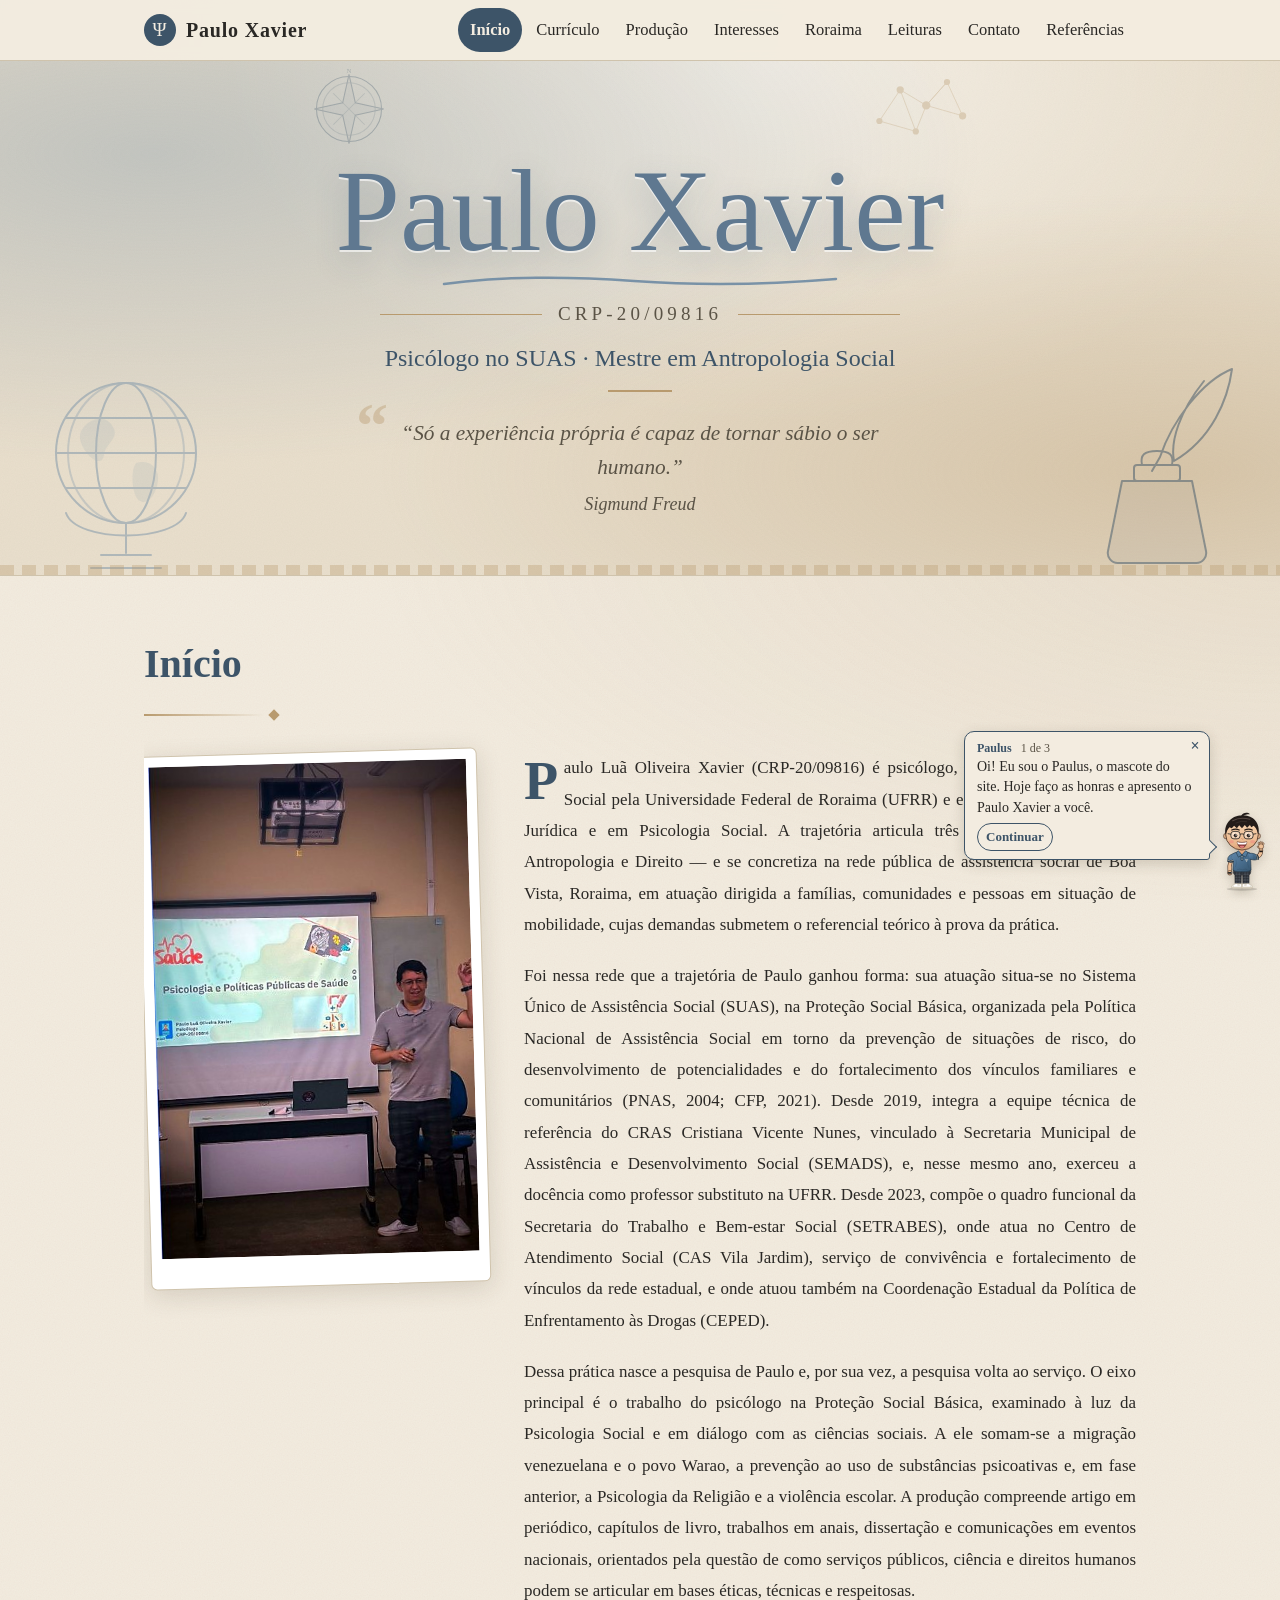
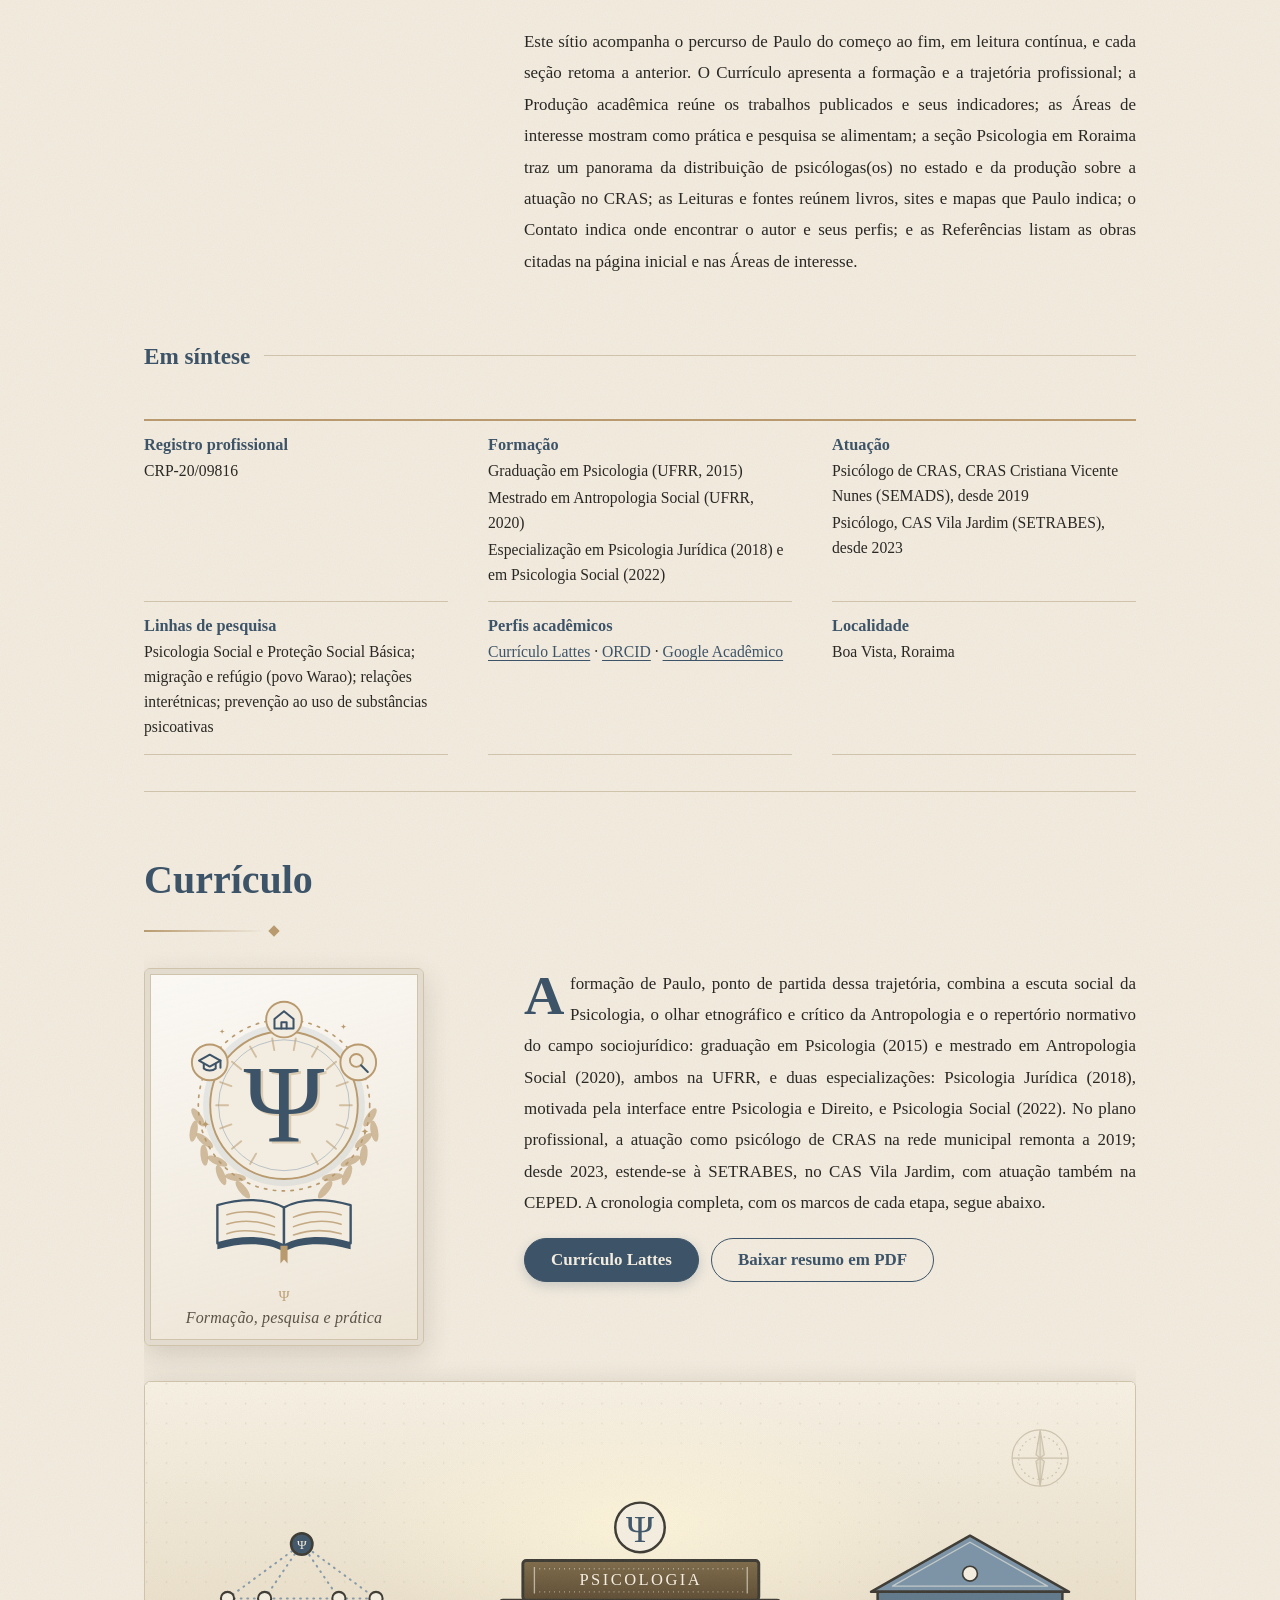
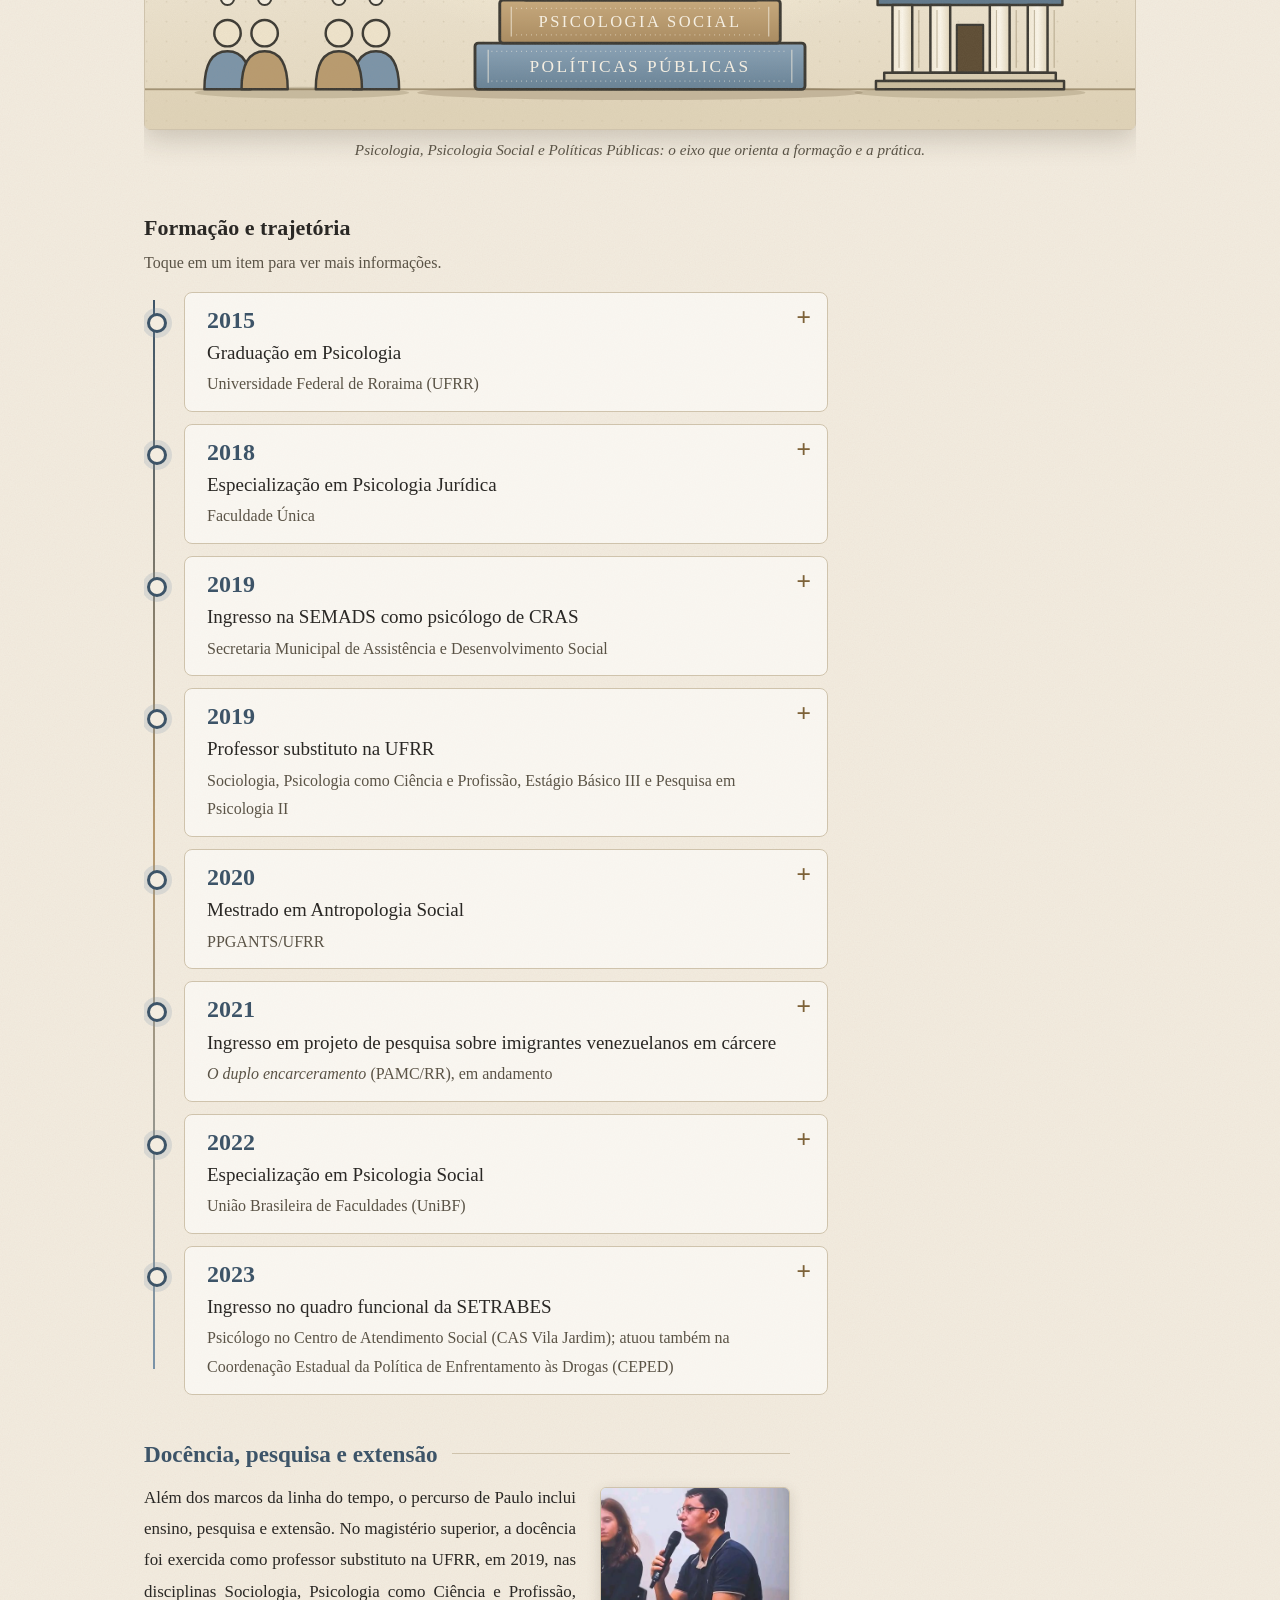
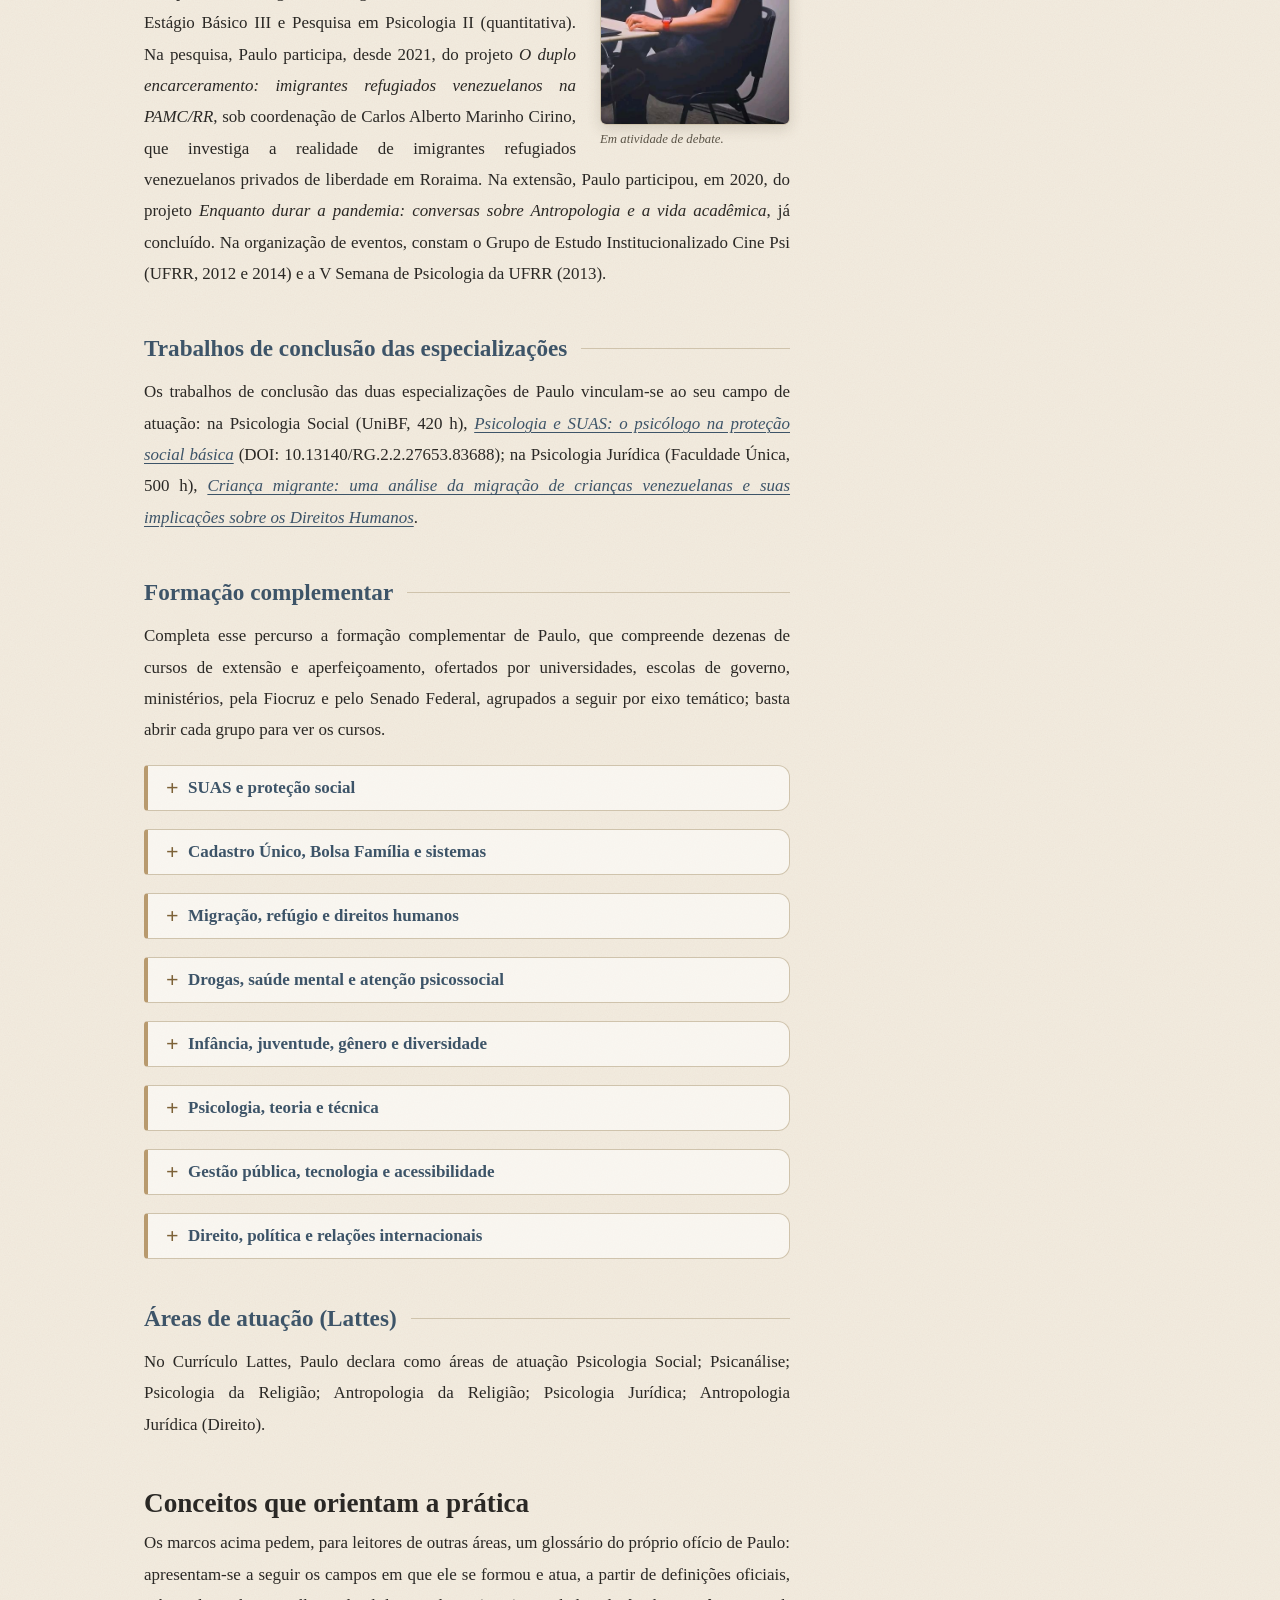
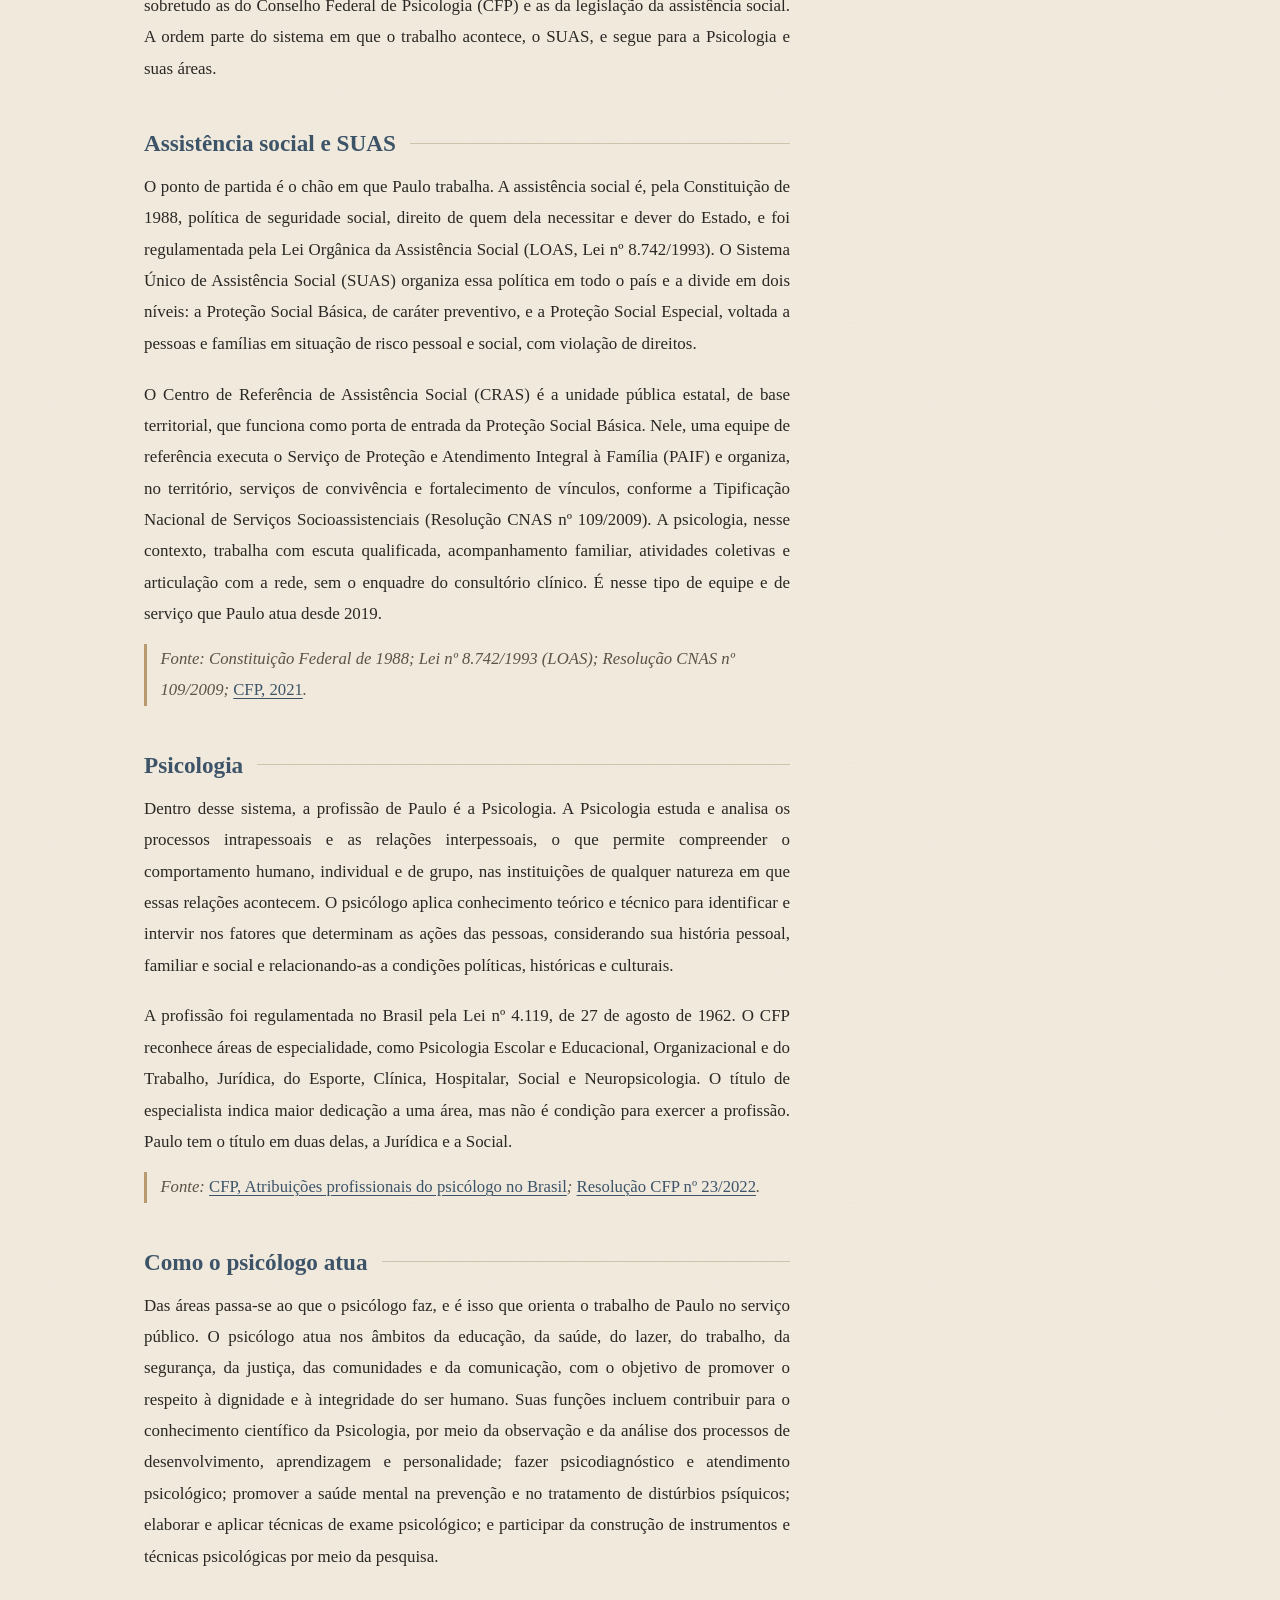
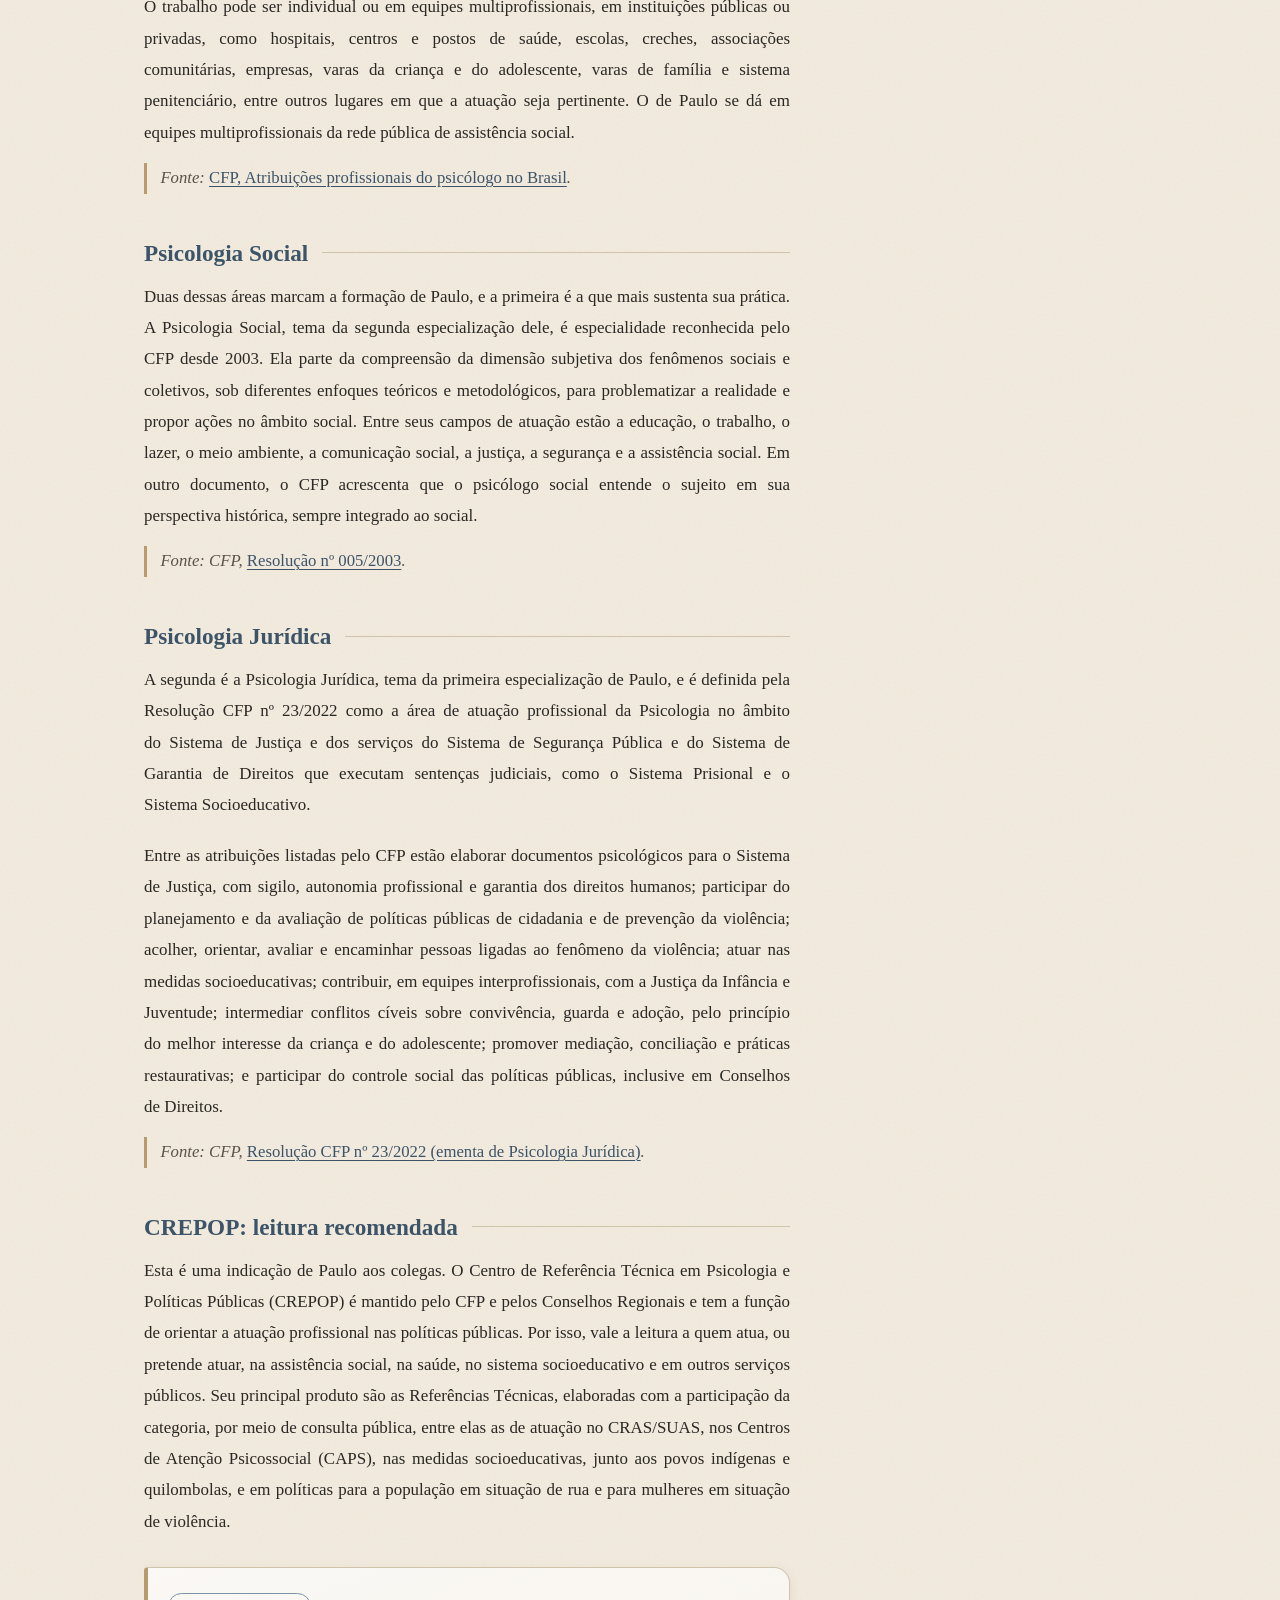
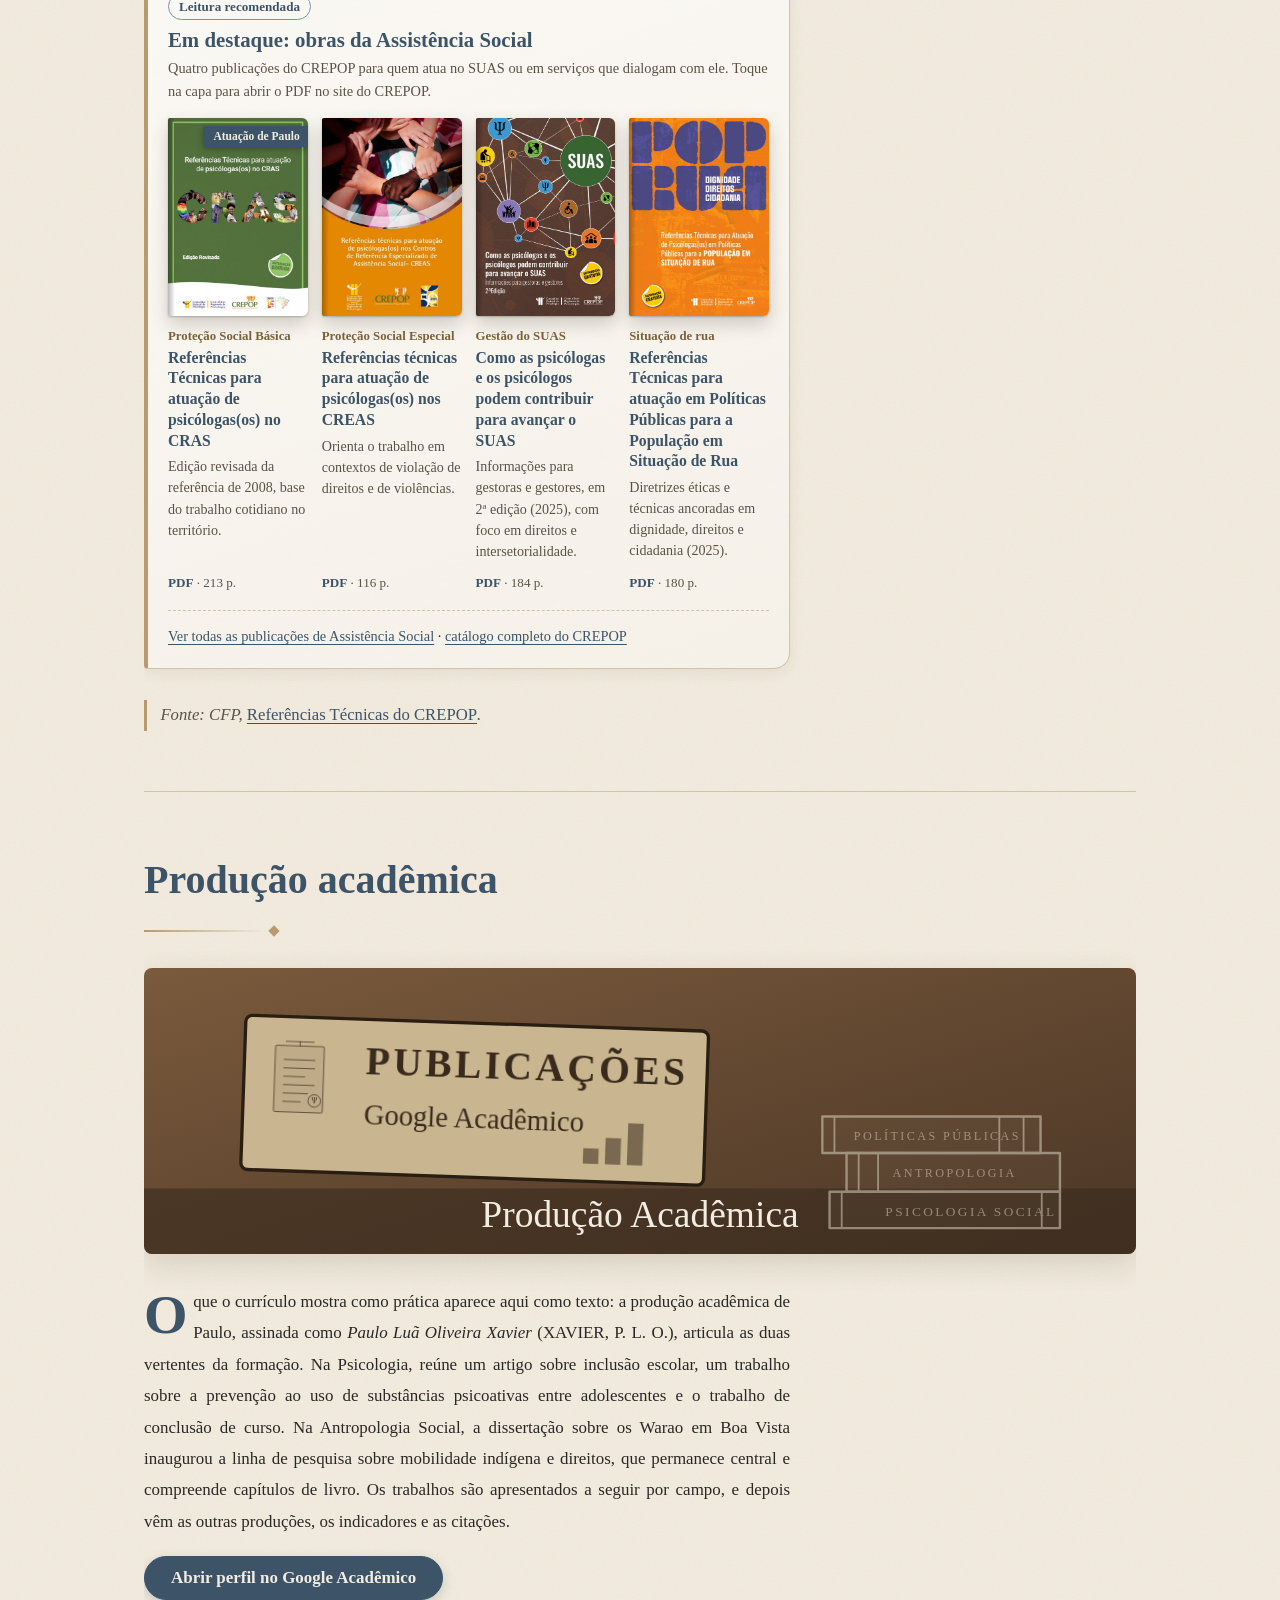
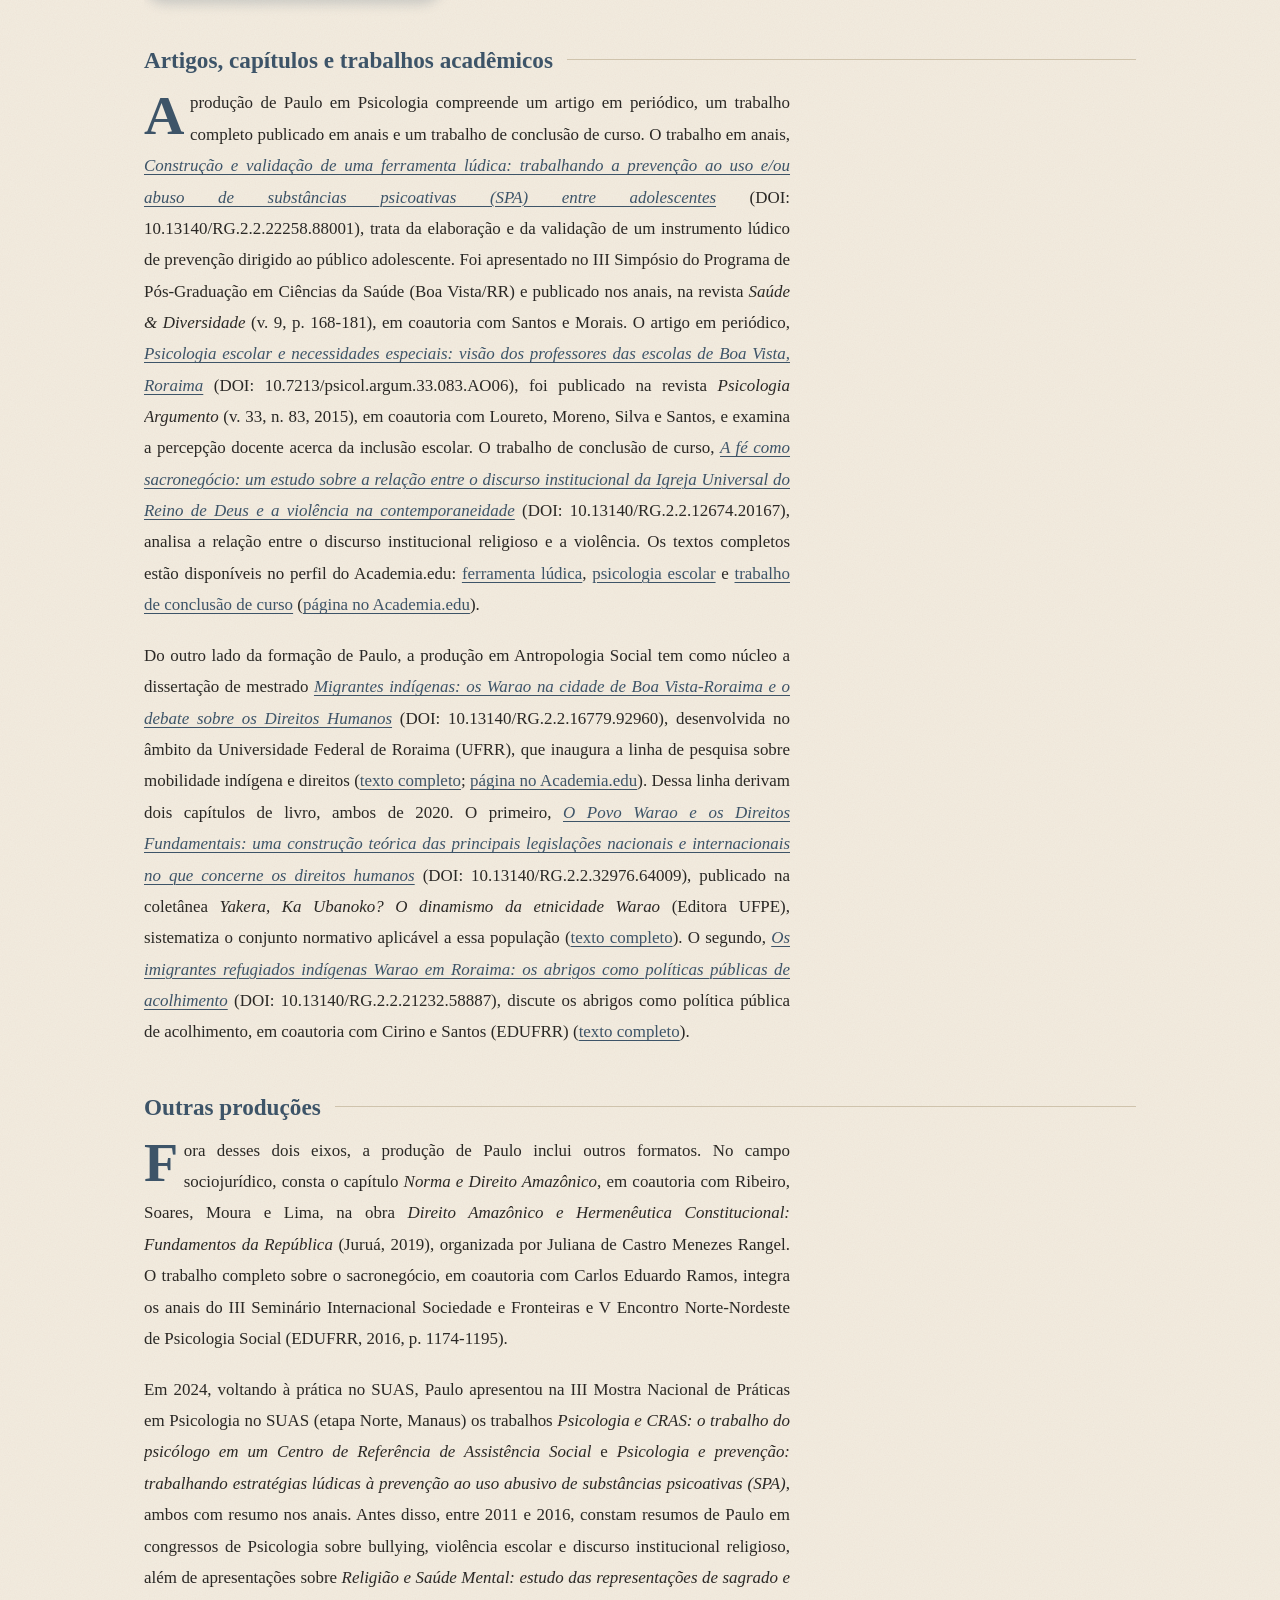
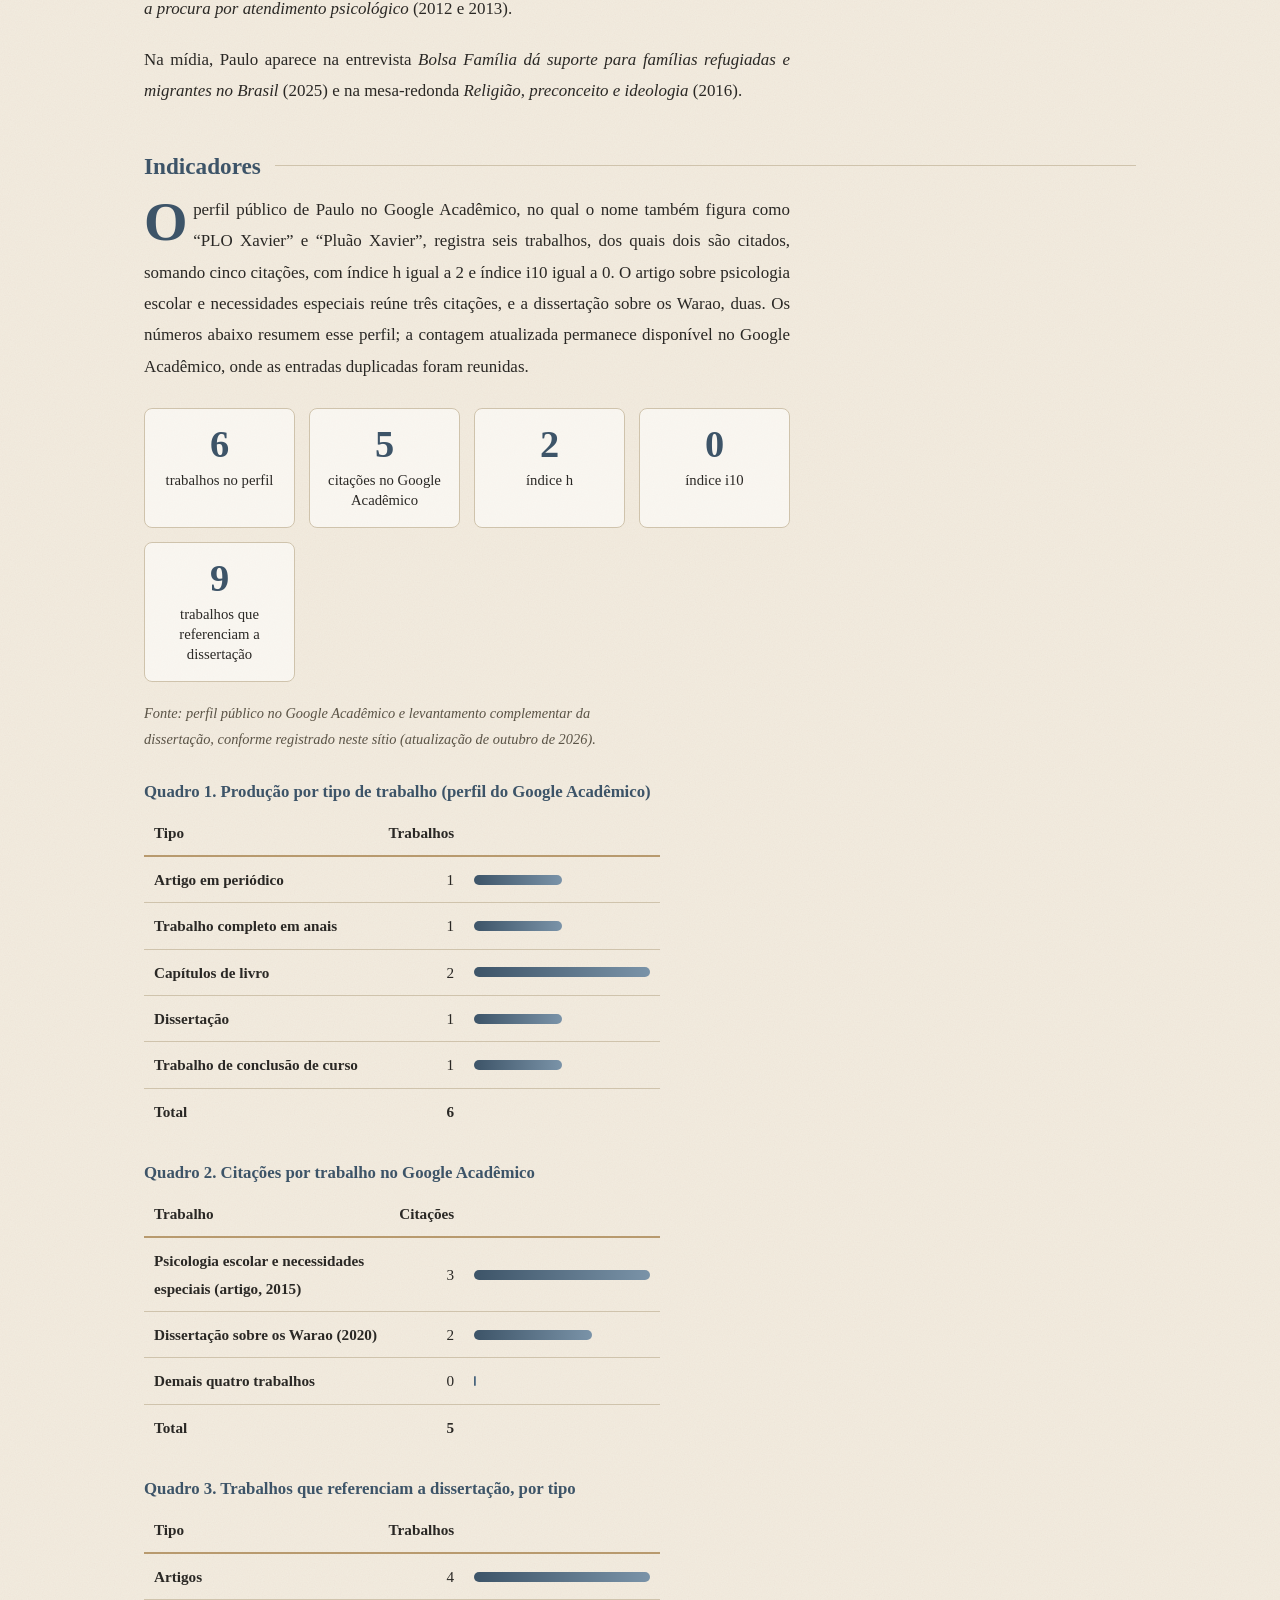
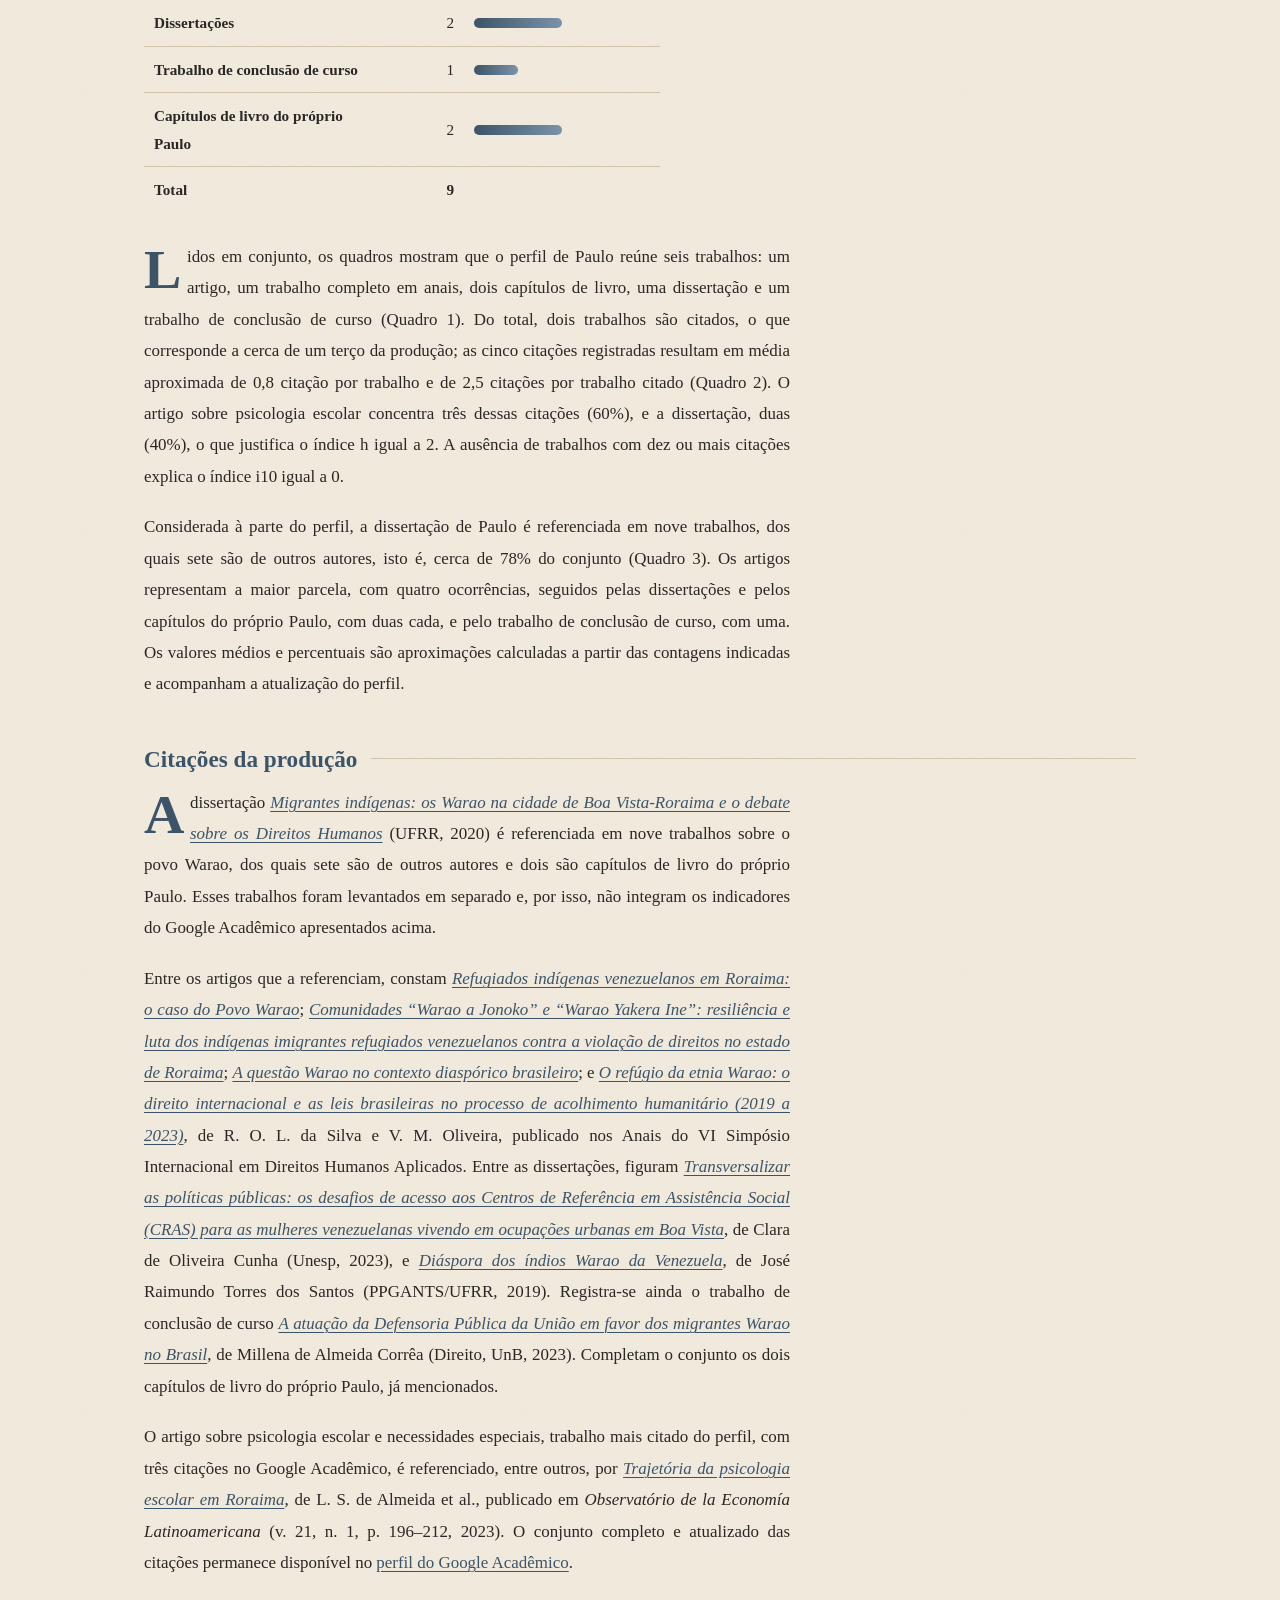
==== index.html @ 3ca3dfaf "Add files via upload" ====
<!DOCTYPE html>
<html lang="pt-BR">
<head>
<meta charset="utf-8">
<meta name="viewport" content="width=device-width, initial-scale=1">
<title>Paulo Xavier · Psicólogo · CRP-20/09816</title>
<meta name="description" content="Paulo Luã Oliveira Xavier, psicólogo (CRP-20/09816) no SUAS e mestre em Antropologia Social. Currículo, produção acadêmica, áreas de interesse, leituras e contatos. Boa Vista/RR.">
<meta property="og:title" content="Paulo Xavier · Psicólogo · CRP-20/09816">
<meta property="og:description" content="Paulo Luã Oliveira Xavier, psicólogo (CRP-20/09816) no SUAS e mestre em Antropologia Social. Currículo, produção acadêmica, áreas de interesse, leituras e contatos. Boa Vista/RR.">
<meta property="og:type" content="website">
<meta property="og:image" content="https://paulusxavier.github.io/vita/imagens/og.png?v=3">
<meta property="og:image:width" content="1200">
<meta property="og:image:height" content="630">
<meta property="og:image:alt" content="Site de Paulo Xavier, psicólogo — CRP-20/09816, aberto em uma janela de navegador">
<meta name="theme-color" content="#f3ece0">
<link rel="manifest" href="manifest.json">
<link rel="icon" type="image/png" sizes="192x192" href="imagens/icon-192.png">
<link rel="apple-touch-icon" href="imagens/apple-touch-icon.png">
<meta name="mobile-web-app-capable" content="yes">
<meta name="apple-mobile-web-app-capable" content="yes">
<meta name="apple-mobile-web-app-title" content="Paulo Xavier">
<link rel="canonical" href="https://paulusxavier.github.io/vita/">
<meta property="og:url" content="https://paulusxavier.github.io/vita/">
<meta property="og:site_name" content="Paulo Xavier · Psicólogo">
<meta name="robots" content="index,follow">
<meta name="author" content="Paulo Xavier">
<meta name="color-scheme" content="light dark">
<meta name="referrer" content="strict-origin-when-cross-origin">
<meta name="theme-color" content="#1d1f24" media="(prefers-color-scheme: dark)">
<meta http-equiv="Content-Security-Policy" content="default-src 'self'; img-src 'self' data:; style-src 'self' 'unsafe-inline' https://fonts.googleapis.com; font-src https://fonts.gstatic.com; script-src 'self' 'unsafe-inline'; base-uri 'none'; form-action 'none'; object-src 'none'">
<meta name="twitter:card" content="summary_large_image">
<meta name="twitter:image" content="https://paulusxavier.github.io/vita/imagens/og.png?v=3">
<meta name="twitter:image:alt" content="Site de Paulo Xavier, psicólogo — CRP-20/09816, aberto em uma janela de navegador">
<meta name="twitter:title" content="Paulo Xavier · Psicólogo · CRP-20/09816">
<meta name="twitter:description" content="Paulo Luã Oliveira Xavier, psicólogo (CRP-20/09816) no SUAS e mestre em Antropologia Social. Currículo, produção acadêmica, áreas de interesse, leituras e contatos. Boa Vista/RR.">
<meta property="og:locale" content="pt_BR">
<script type="application/ld+json">{"@context": "https://schema.org", "@type": "Person", "name": "Paulo Xavier", "alternateName": "Paulo Luã Oliveira Xavier", "jobTitle": "Psicólogo", "worksFor": [{"@type": "GovernmentOrganization", "name": "Secretaria Municipal de Assistência e Desenvolvimento Social (SEMADS) — CRAS Cristiana Vicente Nunes"}, {"@type": "GovernmentOrganization", "name": "Secretaria do Trabalho e Bem-estar Social (SETRABES) — CAS Vila Jardim"}], "image": "https://paulusxavier.github.io/vita/imagens/icon-512.png", "description": "Psicólogo no SUAS e mestre em Antropologia Social. Boa Vista/RR.", "hasCredential": {"@type": "EducationalOccupationalCredential", "name": "CRP-20/09816", "credentialCategory": "Registro no Conselho Regional de Psicologia"}, "alumniOf": [{"@type": "CollegeOrUniversity", "name": "Universidade Federal de Roraima (UFRR)"}], "knowsAbout": ["Psicologia Social", "Psicologia Jurídica", "Antropologia Social", "SUAS", "Proteção Social Básica", "Migração e refúgio", "Relações interétnicas", "Substâncias psicoativas e prevenção", "Gamificação", "Psicometria"], "workLocation": {"@type": "Place", "address": {"@type": "PostalAddress", "addressLocality": "Boa Vista", "addressRegion": "RR", "addressCountry": "BR"}}, "sameAs": ["https://scholar.google.com/citations?user=zmIFmdAAAAAJ&hl=pt-BR", "http://lattes.cnpq.br/1651070118731757", "https://orcid.org/0000-0003-2031-2573", "https://www.researchgate.net/profile/Paulo-Xavier-3", "https://ufrr.academia.edu/PauloLu%C3%A3OliveiraXavier", "https://www.linkedin.com/in/paulo-xavier-56a3891a0", "https://www.youtube.com/channel/UCv1QDy2nIM-9Df5dDhj2xlg", "https://www.instagram.com/paulo_xavierr_", "https://www.facebook.com/paulo.xavier.9849", "https://twitter.com/PauloXa04561389"], "url": "https://paulusxavier.github.io/vita/"}</script>
<script type="application/ld+json">{"@context": "https://schema.org", "@type": "Thesis", "name": "Migrantes indígenas: os Warao na cidade de Boa Vista-Roraima e o debate sobre os Direitos Humanos", "author": {"@type": "Person", "name": "Paulo Luã Oliveira Xavier"}, "inLanguage": "pt-BR", "datePublished": "2020", "inSupportOf": "Mestrado em Antropologia Social", "sourceOrganization": {"@type": "CollegeOrUniversity", "name": "Universidade Federal de Roraima (UFRR)"}}</script>
<link rel="icon" href="data:image/svg+xml,%3Csvg xmlns='http://www.w3.org/2000/svg' viewBox='0 0 64 64'%3E%3Crect width='64' height='64' rx='12' fill='%233d5468'/%3E%3Ctext x='32' y='46' font-size='40' text-anchor='middle' fill='%23f3ece0' font-family='Georgia,serif'%3EΨ%3C/text%3E%3C/svg%3E">
<link rel="preload" as="image" href="imagens/foto.jpg" fetchpriority="high">
<link rel="preconnect" href="https://fonts.googleapis.com">
<link rel="preconnect" href="https://fonts.gstatic.com" crossorigin>
<link rel="preload" as="style" href="https://fonts.googleapis.com/css2?family=Great+Vibes&amp;family=Lora:ital,wght@0,400;0,600;1,400&amp;family=Playfair+Display:wght@600;700&amp;display=swap" onload="this.onload=null;this.rel='stylesheet'">
<noscript><link rel="stylesheet" href="https://fonts.googleapis.com/css2?family=Great+Vibes&amp;family=Lora:ital,wght@0,400;0,600;1,400&amp;family=Playfair+Display:wght@600;700&amp;display=swap"></noscript>
<link rel="stylesheet" href="estilo.css">
</head>
<body class="sem-js" data-pagina="inicio">
<div class="progresso" id="prog"></div>
<svg width="0" height="0" style="position:absolute" aria-hidden="true"><defs>
<symbol id="globo" viewBox="0 0 200 220"><g fill="none" stroke="currentColor" stroke-width="2" stroke-linecap="round"><circle cx="100" cy="90" r="70"/><ellipse cx="100" cy="90" rx="30" ry="70"/><ellipse cx="100" cy="90" rx="58" ry="70" opacity=".6"/><path d="M30 90h140M40 55h120M40 125h120"/><path d="M40 150c10 30 110 30 120 0M100 160v30M65 205h70M75 192h50"/></g><path d="M62 60c12-8 22-4 26 6s-8 14-10 26-14 4-20-6-6-18 4-26zM110 100c12-4 24 4 22 18s-10 24-18 20-10-30-4-38z" fill="currentColor" opacity=".25"/></symbol>
<symbol id="livros" viewBox="0 0 240 180"><g fill="currentColor" fill-opacity=".08" stroke="currentColor" stroke-width="2" stroke-linejoin="round"><path d="M20 130h190v30H20z"/><path d="M34 98h176v32H34z"/><path d="M14 68h180v30H14z"/></g><g stroke="currentColor" stroke-width="1.5" fill="none"><path d="M30 130v30M195 130v30M44 98v32M60 98v32M24 68v30M180 68v30M160 68v30"/></g><g font-family="Lora,serif" fill="currentColor" letter-spacing="2"><text x="66" y="150" font-size="11">PSICOLOGIA SOCIAL</text><text x="72" y="118" font-size="10">ANTROPOLOGIA</text><text x="40" y="87" font-size="10">POLÍTICAS PÚBLICAS</text></g></symbol>
<symbol id="tinteiro" viewBox="0 0 160 220"><g fill="none" stroke="currentColor" stroke-width="2" stroke-linejoin="round" stroke-linecap="round"><path d="M40 120h70l14 70a10 10 0 0 1-10 12H36a10 10 0 0 1-10-12z" fill="currentColor" fill-opacity=".1"/><rect x="52" y="104" width="46" height="16" rx="3"/><path d="M60 104c-2-10 2-14 15-14s17 4 15 14"/><path d="M78 96C90 60 120 20 150 8c-4 30-20 70-58 92M92 100c-4-20 6-50 30-80M78 96l-8 14"/></g></symbol>
<symbol id="bussola" viewBox="0 0 160 160"><g fill="none" stroke="currentColor" stroke-width="2"><circle cx="80" cy="80" r="62"/><circle cx="80" cy="80" r="50" opacity=".5"/><path d="M80 14l12 54 54 12-54 12-12 54-12-54-54-12 54-12z" fill="currentColor" fill-opacity=".12"/><path d="M80 80l30-30M80 80l-30 30M80 80l30 30M80 80l-30-30" opacity=".5"/></g><text x="80" y="11" font-size="12" text-anchor="middle" fill="currentColor" font-family="Lora,serif">N</text></symbol>
<symbol id="rede" viewBox="0 0 200 140"><g fill="none" stroke="currentColor" stroke-width="1.5"><path d="M20 100L60 40 110 70 150 25 180 90 110 70 90 120 20 100M60 40L90 120M150 25L110 70"/></g><g fill="currentColor"><circle cx="20" cy="100" r="6"/><circle cx="60" cy="40" r="7"/><circle cx="110" cy="70" r="8"/><circle cx="150" cy="25" r="6"/><circle cx="180" cy="90" r="7"/><circle cx="90" cy="120" r="6"/></g></symbol>
<symbol id="selo" viewBox="0 0 120 120"><g fill="none" stroke="currentColor" stroke-width="2"><circle cx="60" cy="60" r="54"/><circle cx="60" cy="60" r="46" stroke-dasharray="3 4"/></g><text x="60" y="84" font-size="66" text-anchor="middle" fill="currentColor" font-family="Georgia,serif">Ψ</text></symbol>
<symbol id="lattes" viewBox="0 0 200 240"><g fill="currentColor" fill-opacity=".07" stroke="currentColor" stroke-width="2" stroke-linejoin="round"><rect x="30" y="20" width="140" height="190" rx="4"/></g><g fill="none" stroke="currentColor" stroke-width="2" stroke-linecap="round"><path d="M56 60h88M56 84h88M56 108h60M56 132h88M56 156h70M56 180h50"/><path d="M100 20V8M60 8h80"/></g><circle cx="146" cy="176" r="18" fill="none" stroke="currentColor" stroke-width="2"/><text x="146" y="184" font-size="22" text-anchor="middle" fill="currentColor" font-family="Georgia,serif">Ψ</text></symbol>
<symbol id="carta" viewBox="0 0 160 120"><g fill="currentColor" fill-opacity=".08" stroke="currentColor" stroke-width="2" stroke-linejoin="round"><rect x="10" y="20" width="140" height="90" rx="4"/><path d="M10 24l70 50 70-50" fill="none"/></g><circle cx="80" cy="74" r="9" fill="currentColor" opacity=".35"/></symbol>
<symbol id="local" viewBox="0 0 120 150"><g fill="none" stroke="currentColor" stroke-width="2"><path d="M60 140C24 96 14 78 14 54a46 46 0 0 1 92 0c0 24-10 42-46 86z" fill="currentColor" fill-opacity=".1"/><circle cx="60" cy="54" r="16"/></g></symbol>
</defs></svg>

<a class="pular" href="#conteudo">Pular para o conteúdo</a>
<header class="topo">
  <div class="wrap">
    <a class="marca" href="#inicio" aria-label="Paulo Xavier, início">Paulo Xavier</a>
    <nav aria-label="Principal">
      <a href="#inicio">Início</a><a href="#curriculo">Currículo</a><a href="#producao">Produção</a><a href="#interesses">Interesses</a><a href="#roraima">Roraima</a><a href="#leituras">Leituras</a><a href="#contato">Contato</a><a href="#referencias">Referências</a>
    </nav>
  </div>
</header>

<section class="capa" aria-label="Apresentação">
  <svg class="deco e" viewBox="0 0 200 220" aria-hidden="true"><use href="#globo"/></svg>
  <svg class="deco d" viewBox="0 0 160 220" aria-hidden="true"><use href="#tinteiro"/></svg>
  <svg class="deco r" viewBox="0 0 200 140" aria-hidden="true"><use href="#rede"/></svg>
  <svg class="deco l" viewBox="0 0 160 160" aria-hidden="true"><use href="#bussola"/></svg>
  <h1>Paulo Xavier</h1>
  <div class="reg">CRP-20/09816</div>
  <p class="sub">Psicólogo no SUAS · Mestre em Antropologia Social</p>
  <blockquote>“Só a experiência própria é capaz de tornar sábio o ser humano.”<cite>Sigmund Freud</cite></blockquote>
</section>

<main class="wrap" id="conteudo" tabindex="-1">

<section class="pagina" id="inicio" aria-labelledby="t-inicio">
  <h2 id="t-inicio">Início</h2>
  <div class="dois">
    <img class="foto" decoding="async" fetchpriority="high" src="imagens/foto.jpg" width="408" height="631" alt="Paulo Xavier em apresentação sobre Psicologia e Políticas Públicas de Saúde" onerror="this.style.display='none'">
    <div class="texto prosa">
      <p>Paulo Luã Oliveira Xavier (CRP-20/09816) é psicólogo, mestre em Antropologia Social pela Universidade Federal de Roraima (UFRR) e especialista em Psicologia Jurídica e em Psicologia Social. A trajetória articula três campos — Psicologia, Antropologia e Direito — e se concretiza na rede pública de assistência social de Boa Vista, Roraima, em atuação dirigida a famílias, comunidades e pessoas em situação de mobilidade, cujas demandas submetem o referencial teórico à prova da prática.</p>
      <p>Foi nessa rede que a trajetória de Paulo ganhou forma: sua atuação situa-se no Sistema Único de Assistência Social (SUAS), na Proteção Social Básica, organizada pela Política Nacional de Assistência Social em torno da prevenção de situações de risco, do desenvolvimento de potencialidades e do fortalecimento dos vínculos familiares e comunitários (PNAS, 2004; CFP, 2021). Desde 2019, integra a equipe técnica de referência do CRAS Cristiana Vicente Nunes, vinculado à Secretaria Municipal de Assistência e Desenvolvimento Social (SEMADS), e, nesse mesmo ano, exerceu a docência como professor substituto na UFRR. Desde 2023, compõe o quadro funcional da Secretaria do Trabalho e Bem-estar Social (SETRABES), onde atua no Centro de Atendimento Social (CAS Vila Jardim), serviço de convivência e fortalecimento de vínculos da rede estadual, e onde atuou também na Coordenação Estadual da Política de Enfrentamento às Drogas (CEPED).</p>
      <p>Dessa prática nasce a pesquisa de Paulo e, por sua vez, a pesquisa volta ao serviço. O eixo principal é o trabalho do psicólogo na Proteção Social Básica, examinado à luz da Psicologia Social e em diálogo com as ciências sociais. A ele somam-se a migração venezuelana e o povo Warao, a prevenção ao uso de substâncias psicoativas e, em fase anterior, a Psicologia da Religião e a violência escolar. A produção compreende artigo em periódico, capítulos de livro, trabalhos em anais, dissertação e comunicações em eventos nacionais, orientados pela questão de como serviços públicos, ciência e direitos humanos podem se articular em bases éticas, técnicas e respeitosas.</p>
      <p>Este sítio acompanha o percurso de Paulo do começo ao fim, em leitura contínua, e cada seção retoma a anterior. O Currículo apresenta a formação e a trajetória profissional; a Produção acadêmica reúne os trabalhos publicados e seus indicadores; as Áreas de interesse mostram como prática e pesquisa se alimentam; a seção Psicologia em Roraima traz um panorama da distribuição de psicólogas(os) no estado e da produção sobre a atuação no CRAS; as Leituras e fontes reúnem livros, sites e mapas que Paulo indica; o Contato indica onde encontrar o autor e seus perfis; e as Referências listam as obras citadas na página inicial e nas Áreas de interesse.</p>
    </div>
  </div>
  <h3 class="sub">Em síntese</h3>
  <dl class="ficha" aria-label="Dados de identificação profissional">
    <div><dt>Registro profissional</dt><dd>CRP-20/09816</dd></div>
    <div><dt>Formação</dt><dd>Graduação em Psicologia (UFRR, 2015)</dd><dd>Mestrado em Antropologia Social (UFRR, 2020)</dd><dd>Especialização em Psicologia Jurídica (2018) e em Psicologia Social (2022)</dd></div>
    <div><dt>Atuação</dt><dd>Psicólogo de CRAS, CRAS Cristiana Vicente Nunes (SEMADS), desde 2019</dd><dd>Psicólogo, CAS Vila Jardim (SETRABES), desde 2023</dd></div>
    <div><dt>Linhas de pesquisa</dt><dd>Psicologia Social e Proteção Social Básica; migração e refúgio (povo Warao); relações interétnicas; prevenção ao uso de substâncias psicoativas</dd></div>
    <div><dt>Perfis acadêmicos</dt><dd><a href="http://lattes.cnpq.br/1651070118731757" rel="noopener noreferrer" target="_blank">Currículo Lattes</a> · <a href="https://orcid.org/0000-0003-2031-2573" rel="noopener noreferrer" target="_blank">ORCID</a> · <a href="https://scholar.google.com/citations?user=zmIFmdAAAAAJ&amp;hl=pt-BR" rel="noopener noreferrer" target="_blank">Google Acadêmico</a></dd></div>
    <div><dt>Localidade</dt><dd>Boa Vista, Roraima</dd></div>
  </dl>
</section>

<section class="pagina" id="curriculo" aria-labelledby="t-curriculo">
  <h2 id="t-curriculo">Currículo</h2>
  <div class="dois">
    <figure class="ilus ilus-psi"><svg viewBox="0 0 200 240" role="img" aria-label="Ilustração: um livro aberto de onde se ergue o símbolo da Psicologia, cercado por louros e por três selos que representam a formação, a prática no serviço público e a pesquisa"><g class="il-orbit"><circle cx="100" cy="96" r="72" class="il-ring"/></g><circle cx="100" cy="96" r="68" class="il-halo"/><circle cx="100" cy="96" r="62" class="il-disc"/><circle cx="100" cy="96" r="55" class="il-fine"/><g class="il-rays"><line x1="147.0" y1="96.0" x2="157.0" y2="96.0"/><line x1="144.2" y1="112.1" x2="153.6" y2="115.5"/><line x1="136.0" y1="126.2" x2="143.7" y2="132.6"/><line x1="123.5" y1="136.7" x2="128.5" y2="145.4"/><line x1="76.5" y1="136.7" x2="71.5" y2="145.4"/><line x1="64.0" y1="126.2" x2="56.3" y2="132.6"/><line x1="55.8" y1="112.1" x2="46.4" y2="115.5"/><line x1="53.0" y1="96.0" x2="43.0" y2="96.0"/><line x1="55.8" y1="79.9" x2="46.4" y2="76.5"/><line x1="64.0" y1="65.8" x2="56.3" y2="59.4"/><line x1="76.5" y1="55.3" x2="71.5" y2="46.6"/><line x1="91.8" y1="49.7" x2="90.1" y2="39.9"/><line x1="108.2" y1="49.7" x2="109.9" y2="39.9"/><line x1="123.5" y1="55.3" x2="128.5" y2="46.6"/><line x1="136.0" y1="65.8" x2="143.7" y2="59.4"/><line x1="144.2" y1="79.9" x2="153.6" y2="76.5"/></g><g class="il-laurel"><ellipse cx="65.4" cy="167.0" rx="9" ry="3.2" transform="rotate(232 65.4 167.0)"/><ellipse cx="59.2" cy="156.5" rx="9" ry="3.2" transform="rotate(188 59.2 156.5)"/><ellipse cx="47.1" cy="154.7" rx="9" ry="3.2" transform="rotate(248 47.1 154.7)"/><ellipse cx="44.1" cy="142.9" rx="9" ry="3.2" transform="rotate(204 44.1 142.9)"/><ellipse cx="33.0" cy="137.9" rx="9" ry="3.2" transform="rotate(264 33.0 137.9)"/><ellipse cx="33.3" cy="125.7" rx="9" ry="3.2" transform="rotate(220 33.3 125.7)"/><ellipse cx="24.1" cy="117.8" rx="9" ry="3.2" transform="rotate(280 24.1 117.8)"/><ellipse cx="27.7" cy="106.2" rx="9" ry="3.2" transform="rotate(236 27.7 106.2)"/><ellipse cx="134.6" cy="167.0" rx="9" ry="3.2" transform="rotate(-52 134.6 167.0)"/><ellipse cx="140.8" cy="156.5" rx="9" ry="3.2" transform="rotate(-8 140.8 156.5)"/><ellipse cx="152.9" cy="154.7" rx="9" ry="3.2" transform="rotate(-68 152.9 154.7)"/><ellipse cx="155.9" cy="142.9" rx="9" ry="3.2" transform="rotate(-24 155.9 142.9)"/><ellipse cx="167.0" cy="137.9" rx="9" ry="3.2" transform="rotate(-84 167.0 137.9)"/><ellipse cx="166.7" cy="125.7" rx="9" ry="3.2" transform="rotate(-40 166.7 125.7)"/><ellipse cx="175.9" cy="117.8" rx="9" ry="3.2" transform="rotate(-100 175.9 117.8)"/><ellipse cx="172.3" cy="106.2" rx="9" ry="3.2" transform="rotate(-56 172.3 106.2)"/></g><text x="102" y="128" class="il-psi-sh" text-anchor="middle">Ψ</text><text x="100" y="126" class="il-psi" text-anchor="middle">Ψ</text><g class="il-star"><path d="M34 108Q34 112 38 112Q34 112 34 116Q34 112 30 112Q34 112 34 108Z"/><path d="M168 114.8Q168 118 171.2 118Q168 118 168 121.2Q168 118 164.8 118Q168 118 168 114.8Z"/><path d="M150 27.4Q150 30 152.6 30Q150 30 150 32.6Q150 30 147.4 30Q150 30 150 27.4Z"/><path d="M48 31.6Q48 34 50.4 34Q48 34 48 36.4Q48 34 45.6 34Q48 34 48 31.6Z"/></g><g class="il-book"><path class="il-cover" d="M44 212C64 206 86 206 100 214C114 206 136 206 156 212V217C136 211 114 211 100 219C86 211 64 211 44 217Z"/><path class="il-page" d="M100 182C86 174 64 174 44 180V212C64 206 86 206 100 214Z"/><path class="il-page" d="M100 182C114 174 136 174 156 180V212C136 206 114 206 100 214Z"/><path class="il-lines" d="M52 188C64 184 80 185 92 190M52 196C64 192 80 193 92 198M52 204C62 200 76 201 92 205M108 190C120 185 136 184 148 188M108 198C120 193 136 192 148 196M108 205C120 201 134 200 148 204"/><path class="il-ribbon" d="M97 214v15l3-3.4 3 3.4v-15Z"/></g><g class="il-badge" transform="translate(37.6 60)"><circle r="15"/><g class="il-glyph"><path d="M-9 -1.5L0 -6.5L9 -1.5L0 3.5Z"/><path d="M-5 1.2V5.2C-2.5 7.4 2.5 7.4 5 5.2V1.2"/><path d="M9 -1.5V4.5"/></g></g><g class="il-badge" transform="translate(100 24)"><circle r="15"/><g class="il-glyph"><path d="M-8 -0.5L0 -7L8 -0.5V7.5H-8Z"/><path d="M-2.2 7.5V2.2H2.2V7.5"/></g></g><g class="il-badge" transform="translate(162.4 60)"><circle r="15"/><g class="il-glyph"><circle cx="-1.6" cy="-1.6" r="5.4"/><path d="M2.4 2.4L8 8"/></g></g></svg><figcaption>Formação, pesquisa e prática</figcaption></figure>
    <div class="texto prosa">
      <p>A formação de Paulo, ponto de partida dessa trajetória, combina a escuta social da Psicologia, o olhar etnográfico e crítico da Antropologia e o repertório normativo do campo sociojurídico: graduação em Psicologia (2015) e mestrado em Antropologia Social (2020), ambos na UFRR, e duas especializações: Psicologia Jurídica (2018), motivada pela interface entre Psicologia e Direito, e Psicologia Social (2022). No plano profissional, a atuação como psicólogo de CRAS na rede municipal remonta a 2019; desde 2023, estende-se à SETRABES, no CAS Vila Jardim, com atuação também na CEPED. A cronologia completa, com os marcos de cada etapa, segue abaixo.</p>
      <p class="acoes"><a class="btn" href="http://lattes.cnpq.br/1651070118731757" rel="noopener noreferrer" target="_blank">Currículo Lattes</a><button type="button" class="btn sec" onclick="baixarResumoPDF()">Baixar resumo em PDF</button></p>
    </div>
  </div>
  <figure class="retrato"><img src="imagens/curriculo-ilustracao.svg" width="1200" height="420" loading="lazy" decoding="async" alt="Ilustração em tons de papel antigo: à esquerda, um grupo de pessoas ligadas em rede; ao centro, uma pilha de livros rotulados Políticas Públicas, Psicologia Social e Psicologia, com o símbolo Psi no topo; à direita, um edifício institucional com colunas e frontão"><figcaption>Psicologia, Psicologia Social e Políticas Públicas: o eixo que orienta a formação e a prática.</figcaption></figure>
  <div class="trajetoria">
    <h3>Formação e trajetória</h3>
<p class="dica-tl">Toque em um item para ver mais informações.</p>
<ol class="linha-tempo">
      <li><details><summary><span class="ano">2015</span>Graduação em Psicologia<small>Universidade Federal de Roraima (UFRR)</small></summary><div class="det"><p>Na graduação em Psicologia pela UFRR, Paulo participou da organização do Grupo de Estudo Cine Psi (2012 e 2014) e da V Semana de Psicologia (2013). O trabalho de conclusão, <a href="https://doi.org/10.13140/RG.2.2.12674.20167" rel="noopener noreferrer" target="_blank"><em>A fé como sacronegócio</em></a>, analisa a relação entre o discurso institucional da Igreja Universal do Reino de Deus e a violência. Em 2015, publicou ainda um artigo na revista <em>Psicologia Argumento</em> sobre psicologia escolar e necessidades especiais em Boa Vista.</p></div></details></li>
      <li><details><summary><span class="ano">2018</span>Especialização em Psicologia Jurídica<small>Faculdade Única</small></summary><div class="det"><p>A especialização em Psicologia Jurídica, de 500 h, nasceu do interesse de Paulo pela interface entre Psicologia e Direito. O trabalho de conclusão, <a href="https://www.academia.edu/41653198/CRIAN%C3%87A_MIGRANTE_UMA_AN%C3%81LISE_DA_MIGRA%C3%87%C3%83O_DE_CRIAN%C3%87AS_VENEZUELANAS_E_SUAS_IMPLICA%C3%87%C3%95ES_SOBRE_OS_DIREITOS_HUMANOS" rel="noopener noreferrer" target="_blank"><em>Criança migrante: uma análise da migração de crianças venezuelanas e suas implicações sobre os Direitos Humanos</em></a>, uniu esse interesse ao tema da migração.</p></div></details></li>
      <li><details><summary><span class="ano">2019</span>Ingresso na SEMADS como psicólogo de CRAS<small>Secretaria Municipal de Assistência e Desenvolvimento Social</small></summary><div class="det"><p>Em 2019, Paulo passou a integrar a equipe técnica de referência do CRAS Cristiana Vicente Nunes, na Proteção Social Básica, trabalhando com famílias e comunidades do território por meio de escuta qualificada, acompanhamento familiar e articulação com a rede. Essa experiência foi apresentada em 2024 na III Mostra Nacional de Práticas em Psicologia no SUAS (etapa Norte, Manaus).</p></div></details></li>
      <li><details><summary><span class="ano">2019</span>Professor substituto na UFRR<small>Sociologia, Psicologia como Ciência e Profissão, Estágio Básico III e Pesquisa em Psicologia II</small></summary><div class="det"><p>No mesmo ano, Paulo exerceu a docência como professor substituto na UFRR, onde lecionou Sociologia, Psicologia como Ciência e Profissão, Estágio Básico III e Pesquisa em Psicologia II.</p></div></details></li>
      <li><details><summary><span class="ano">2020</span>Mestrado em Antropologia Social<small>PPGANTS/UFRR</small></summary><div class="det"><p>No mestrado, concluído em 2020 sob orientação de Carlos Alberto Marinho Cirino, Paulo estudou o deslocamento dos indígenas Warao para Boa Vista à luz da legislação nacional e internacional sobre os direitos dos povos indígenas. A dissertação, <a href="https://doi.org/10.13140/RG.2.2.16779.92960" rel="noopener noreferrer" target="_blank"><em>Migrantes indígenas: os Warao na cidade de Boa Vista-Roraima e o debate sobre os Direitos Humanos</em></a>, de abordagem qualitativa e etnográfica, com pesquisa em Pacaraima, Boa Vista e Manaus, inaugurou sua linha de pesquisa sobre mobilidade indígena e direitos. No mesmo ano, publicou dois capítulos de livro sobre os Warao e participou do projeto de extensão <em>Enquanto durar a pandemia: conversas sobre Antropologia e a vida acadêmica</em>.</p></div></details></li>
      <li><details><summary><span class="ano">2021</span>Ingresso em projeto de pesquisa sobre imigrantes venezuelanos em cárcere<small><em>O duplo encarceramento</em> (PAMC/RR), em andamento</small></summary><div class="det"><p>Desde 2021, Paulo integra, sob coordenação de Carlos Alberto Marinho Cirino, o projeto <em>O duplo encarceramento</em>, que investiga a realidade de imigrantes refugiados venezuelanos privados de liberdade em Roraima e segue em andamento.</p></div></details></li>
      <li><details><summary><span class="ano">2022</span>Especialização em Psicologia Social<small>União Brasileira de Faculdades (UniBF)</small></summary><div class="det"><p>A especialização em Psicologia Social, de 420 h, voltou-se ao campo em que Paulo trabalha. O trabalho de conclusão, <a href="https://doi.org/10.13140/RG.2.2.27653.83688" rel="noopener noreferrer" target="_blank"><em>Psicologia e SUAS: o psicólogo na proteção social básica</em></a>, examina o papel do psicólogo nesse nível de proteção.</p></div></details></li>
      <li><details><summary><span class="ano">2023</span>Ingresso no quadro funcional da SETRABES<small>Psicólogo no Centro de Atendimento Social (CAS Vila Jardim); atuou também na Coordenação Estadual da Política de Enfrentamento às Drogas (CEPED)</small></summary><div class="det"><p>Em 2023, Paulo passou a compor o quadro da SETRABES, atuando no CAS Vila Jardim, serviço de convivência e fortalecimento de vínculos da rede estadual, e também na Coordenação Estadual da Política de Enfrentamento às Drogas (CEPED). Nessa área, fez o Treinamento sobre Novas Substâncias Psicoativas (UFSC, 80 h) e o curso da Política Nacional sobre Drogas (MDS, 20 h).</p></div></details></li>
    </ol>
  </div>
  <div class="texto prosa">
    <h3 class="sub">Docência, pesquisa e extensão</h3>
    <figure class="fig"><img src="imagens/foto-debate.jpg" width="440" height="550" loading="lazy" decoding="async" alt="Paulo Xavier sentado à mesa, falando ao microfone em uma atividade de debate"><figcaption>Em atividade de debate.</figcaption></figure>
    <p>Além dos marcos da linha do tempo, o percurso de Paulo inclui ensino, pesquisa e extensão. No magistério superior, a docência foi exercida como professor substituto na UFRR, em 2019, nas disciplinas Sociologia, Psicologia como Ciência e Profissão, Estágio Básico III e Pesquisa em Psicologia II (quantitativa). Na pesquisa, Paulo participa, desde 2021, do projeto <em>O duplo encarceramento: imigrantes refugiados venezuelanos na PAMC/RR</em>, sob coordenação de Carlos Alberto Marinho Cirino, que investiga a realidade de imigrantes refugiados venezuelanos privados de liberdade em Roraima. Na extensão, Paulo participou, em 2020, do projeto <em>Enquanto durar a pandemia: conversas sobre Antropologia e a vida acadêmica</em>, já concluído. Na organização de eventos, constam o Grupo de Estudo Institucionalizado Cine Psi (UFRR, 2012 e 2014) e a V Semana de Psicologia da UFRR (2013).</p>
    <h3 class="sub">Trabalhos de conclusão das especializações</h3>
    <p>Os trabalhos de conclusão das duas especializações de Paulo vinculam-se ao seu campo de atuação: na Psicologia Social (UniBF, 420 h), <a href="https://doi.org/10.13140/RG.2.2.27653.83688" rel="noopener noreferrer" target="_blank"><em>Psicologia e SUAS: o psicólogo na proteção social básica</em></a> (DOI: 10.13140/RG.2.2.27653.83688); na Psicologia Jurídica (Faculdade Única, 500 h), <a href="https://www.academia.edu/41653198/CRIAN%C3%87A_MIGRANTE_UMA_AN%C3%81LISE_DA_MIGRA%C3%87%C3%83O_DE_CRIAN%C3%87AS_VENEZUELANAS_E_SUAS_IMPLICA%C3%87%C3%95ES_SOBRE_OS_DIREITOS_HUMANOS" rel="noopener noreferrer" target="_blank"><em>Criança migrante: uma análise da migração de crianças venezuelanas e suas implicações sobre os Direitos Humanos</em></a>.</p>
    <h3 class="sub">Formação complementar</h3>
    <p>Completa esse percurso a formação complementar de Paulo, que compreende dezenas de cursos de extensão e aperfeiçoamento, ofertados por universidades, escolas de governo, ministérios, pela Fiocruz e pelo Senado Federal, agrupados a seguir por eixo temático; basta abrir cada grupo para ver os cursos.</p>
    <details class="saiba"><summary>SUAS e proteção social</summary><p>Formação Básica no SUAS para Funções de Nível Superior (UFSC, 2022, 120 h); Proteção Social no SUAS a Indivíduos e Famílias em Situação de Violência (Ministério da Cidadania, 2021, 40 h); Controle exercido por Conselhos de Assistência Social (ESUC/TCU, 2021, 30 h); Controle Social (MDS, 2019–2020, 32 h); Medidas Socioeducativas em Meio Aberto (MDS, 2019, 40 h); Curso para Facilitadores do Famílias Fortes (MDH, 2023, 25 h); Programa Criança Feliz: Curso Básico (2020, 20 h), Promoção do Desenvolvimento Infantil (2021, 20 h) e Planejando as ações (2021, 10 h).</p></details>
    <details class="saiba"><summary>Cadastro Único, Bolsa Família e sistemas</summary><p>Cadastro Único: conhecer para incluir (Ministério da Cidadania, 2021, 24 h); Fiscalização de Recebimento Indevido de Benefícios do PBF (MDS, 2021, 15 h); Bolsa Família na Saúde (Ministério da Saúde, 2020, 20 h); Sistema de Gestão do Programa Bolsa Família, SIGPBF (10 h), Sistema de Condicionalidades, SICON (15 h), Sistema de Gestão de Benefícios, SIBEC (20 h) e Aplicativo de Transmissão de Arquivos (4 h), todos do MDS em 2020.</p></details>
    <details class="saiba"><summary>Migração, refúgio e direitos humanos</summary><p>Movimentos Migratórios e seus Conceitos (ENAP, 2020–2021, 200 h); Crianças e Adolescentes Migrantes (ENAP, 40 h); Migração e Saúde (ENAP, 30 h); MigraCidades: aprimorando a governança migratória (ENAP, 30 h); Proteção Socioassistencial a Migrantes em Situação de Vulnerabilidade (ENAP, 30 h); Direitos dos imigrantes e orientações para o atendimento (ENAP, 30 h); Introdução às Migrações Internacionais no Brasil Contemporâneo (DPU, 2019, 40 h); Cidadania e Direitos Humanos, Educação em Direitos Humanos e Direitos Humanos: Uma Declaração Universal (ENAP, 2019); Uma Introdução aos Direitos Humanos (Anistia Internacional, 2019, 4 h).</p></details>
    <details class="saiba"><summary>Drogas, saúde mental e atenção psicossocial</summary><p>Políticas de Drogas e Sociedade (UFSC, 2024, 50 h); Treinamento sobre Novas Substâncias Psicoativas (UFSC, 2023, 80 h); Política Nacional sobre Drogas para gestores estaduais e municipais (MDS, 2023, 20 h); Saúde Mental e Atenção Psicossocial na COVID-19 (Fiocruz, 2020, 40 h).</p></details>
    <details class="saiba"><summary>Infância, juventude, gênero e diversidade</summary><p>Fortalecimento da atuação dos conselheiros tutelares e lideranças comunitárias (UFSC, 2024, 40 h); Formação de Conselheiros: Conselhos Tutelares (ENAP, 2021, 20 h); Dialogando sobre a Lei Maria da Penha (Senado, 2018, 60 h); Psicologia e Diversidade Sexual (FBV, 2019, 60 h).</p></details>
    <details class="saiba"><summary>Psicologia, teoria e técnica</summary><p>Psicologia do Desenvolvimento (100 h); Psicanálise: Teoria e Técnica (60 h); Introdução à Psicologia (40 h); Psicologia Clínica (20 h) e Psicologia Social (20 h), em cursos livres entre 2014 e 2019; Libras, Nível Básico I (UFRR, 2012, 20 h); Grupo de Estudo Cine Psi (UFRR, 2011–2014).</p></details>
    <details class="saiba"><summary>Gestão pública, tecnologia e acessibilidade</summary><p>Inteligência Artificial no Contexto do Serviço Público (ENAP, 2021, 20 h); Novas Tecnologias para a Transformação Digital (ENAP, 30 h); Acessibilidade em espaços de uso público no Brasil (ENAP, 20 h); eMAG Conteudista (MDS, 20 h).</p></details>
    <details class="saiba"><summary>Direito, política e relações internacionais</summary><p>Cursos do Senado Federal: Introdução ao Direito Constitucional (2017, 40 h), Política Contemporânea (2016, 60 h), Relações Internacionais: Teoria e História (2018, 60 h) e quatro cursos de Doutrina Política (2015, 20 h cada).</p></details>
    <h3 class="sub">Áreas de atuação (Lattes)</h3>
    <p>No Currículo Lattes, Paulo declara como áreas de atuação Psicologia Social; Psicanálise; Psicologia da Religião; Antropologia da Religião; Psicologia Jurídica; Antropologia Jurídica (Direito).</p>
  </div>
  <div class="texto prosa conceitos">
<h3>Conceitos que orientam a prática</h3>
<p>Os marcos acima pedem, para leitores de outras áreas, um glossário do próprio ofício de Paulo: apresentam-se a seguir os campos em que ele se formou e atua, a partir de definições oficiais, sobretudo as do Conselho Federal de Psicologia (CFP) e as da legislação da assistência social. A ordem parte do sistema em que o trabalho acontece, o SUAS, e segue para a Psicologia e suas áreas.</p>
<h3 class="sub">Assistência social e SUAS</h3>
<p>O ponto de partida é o chão em que Paulo trabalha. A assistência social é, pela Constituição de 1988, política de seguridade social, direito de quem dela necessitar e dever do Estado, e foi regulamentada pela Lei Orgânica da Assistência Social (LOAS, Lei nº 8.742/1993). O Sistema Único de Assistência Social (SUAS) organiza essa política em todo o país e a divide em dois níveis: a Proteção Social Básica, de caráter preventivo, e a Proteção Social Especial, voltada a pessoas e famílias em situação de risco pessoal e social, com violação de direitos.</p>
<p>O Centro de Referência de Assistência Social (CRAS) é a unidade pública estatal, de base territorial, que funciona como porta de entrada da Proteção Social Básica. Nele, uma equipe de referência executa o Serviço de Proteção e Atendimento Integral à Família (PAIF) e organiza, no território, serviços de convivência e fortalecimento de vínculos, conforme a Tipificação Nacional de Serviços Socioassistenciais (Resolução CNAS nº 109/2009). A psicologia, nesse contexto, trabalha com escuta qualificada, acompanhamento familiar, atividades coletivas e articulação com a rede, sem o enquadre do consultório clínico. É nesse tipo de equipe e de serviço que Paulo atua desde 2019.</p>
<p class="fonte">Fonte: Constituição Federal de 1988; Lei nº 8.742/1993 (LOAS); Resolução CNAS nº 109/2009; <a href="https://site.cfp.org.br/publicacoes/referencias-tecnicas-crepop/" rel="noopener noreferrer" target="_blank">CFP, 2021</a>.</p>
<h3 class="sub">Psicologia</h3>
<p>Dentro desse sistema, a profissão de Paulo é a Psicologia. A Psicologia estuda e analisa os processos intrapessoais e as relações interpessoais, o que permite compreender o comportamento humano, individual e de grupo, nas instituições de qualquer natureza em que essas relações acontecem. O psicólogo aplica conhecimento teórico e técnico para identificar e intervir nos fatores que determinam as ações das pessoas, considerando sua história pessoal, familiar e social e relacionando-as a condições políticas, históricas e culturais.</p>
<p>A profissão foi regulamentada no Brasil pela Lei nº 4.119, de 27 de agosto de 1962. O CFP reconhece áreas de especialidade, como Psicologia Escolar e Educacional, Organizacional e do Trabalho, Jurídica, do Esporte, Clínica, Hospitalar, Social e Neuropsicologia. O título de especialista indica maior dedicação a uma área, mas não é condição para exercer a profissão. Paulo tem o título em duas delas, a Jurídica e a Social.</p>
<p class="fonte">Fonte: <a href="https://site.cfp.org.br/wp-content/uploads/2008/08/atr_prof_psicologo.pdf" rel="noopener noreferrer" target="_blank">CFP, Atribuições profissionais do psicólogo no Brasil</a>; <a href="https://www.legisweb.com.br/legislacao/?id=480493" rel="noopener noreferrer" target="_blank">Resolução CFP nº 23/2022</a>.</p>
<h3 class="sub">Como o psicólogo atua</h3>
<p>Das áreas passa-se ao que o psicólogo faz, e é isso que orienta o trabalho de Paulo no serviço público. O psicólogo atua nos âmbitos da educação, da saúde, do lazer, do trabalho, da segurança, da justiça, das comunidades e da comunicação, com o objetivo de promover o respeito à dignidade e à integridade do ser humano. Suas funções incluem contribuir para o conhecimento científico da Psicologia, por meio da observação e da análise dos processos de desenvolvimento, aprendizagem e personalidade; fazer psicodiagnóstico e atendimento psicológico; promover a saúde mental na prevenção e no tratamento de distúrbios psíquicos; elaborar e aplicar técnicas de exame psicológico; e participar da construção de instrumentos e técnicas psicológicas por meio da pesquisa.</p>
<p>O trabalho pode ser individual ou em equipes multiprofissionais, em instituições públicas ou privadas, como hospitais, centros e postos de saúde, escolas, creches, associações comunitárias, empresas, varas da criança e do adolescente, varas de família e sistema penitenciário, entre outros lugares em que a atuação seja pertinente. O de Paulo se dá em equipes multiprofissionais da rede pública de assistência social.</p>
<p class="fonte">Fonte: <a href="https://site.cfp.org.br/wp-content/uploads/2008/08/atr_prof_psicologo.pdf" rel="noopener noreferrer" target="_blank">CFP, Atribuições profissionais do psicólogo no Brasil</a>.</p>
<h3 class="sub">Psicologia Social</h3>
<p>Duas dessas áreas marcam a formação de Paulo, e a primeira é a que mais sustenta sua prática. A Psicologia Social, tema da segunda especialização dele, é especialidade reconhecida pelo CFP desde 2003. Ela parte da compreensão da dimensão subjetiva dos fenômenos sociais e coletivos, sob diferentes enfoques teóricos e metodológicos, para problematizar a realidade e propor ações no âmbito social. Entre seus campos de atuação estão a educação, o trabalho, o lazer, o meio ambiente, a comunicação social, a justiça, a segurança e a assistência social. Em outro documento, o CFP acrescenta que o psicólogo social entende o sujeito em sua perspectiva histórica, sempre integrado ao social.</p>
<p class="fonte">Fonte: CFP, <a href="https://site.cfp.org.br/wp-content/uploads/2006/01/resolucao2003_5.pdf" rel="noopener noreferrer" target="_blank">Resolução nº 005/2003</a>.</p>
<h3 class="sub">Psicologia Jurídica</h3>
<p>A segunda é a Psicologia Jurídica, tema da primeira especialização de Paulo, e é definida pela Resolução CFP nº 23/2022 como a área de atuação profissional da Psicologia no âmbito do Sistema de Justiça e dos serviços do Sistema de Segurança Pública e do Sistema de Garantia de Direitos que executam sentenças judiciais, como o Sistema Prisional e o Sistema Socioeducativo.</p>
<p>Entre as atribuições listadas pelo CFP estão elaborar documentos psicológicos para o Sistema de Justiça, com sigilo, autonomia profissional e garantia dos direitos humanos; participar do planejamento e da avaliação de políticas públicas de cidadania e de prevenção da violência; acolher, orientar, avaliar e encaminhar pessoas ligadas ao fenômeno da violência; atuar nas medidas socioeducativas; contribuir, em equipes interprofissionais, com a Justiça da Infância e Juventude; intermediar conflitos cíveis sobre convivência, guarda e adoção, pelo princípio do melhor interesse da criança e do adolescente; promover mediação, conciliação e práticas restaurativas; e participar do controle social das políticas públicas, inclusive em Conselhos de Direitos.</p>
<p class="fonte">Fonte: CFP, <a href="https://site.crpsc.org.br/wp-content/uploads/2024/09/IV-Psicologia-Juridica.pdf" rel="noopener noreferrer" target="_blank">Resolução CFP nº 23/2022 (ementa de Psicologia Jurídica)</a>.</p>
<h3 class="sub" id="indicacoes">CREPOP: leitura recomendada</h3>
<p>Esta é uma indicação de Paulo aos colegas. O Centro de Referência Técnica em Psicologia e Políticas Públicas (CREPOP) é mantido pelo CFP e pelos Conselhos Regionais e tem a função de orientar a atuação profissional nas políticas públicas. Por isso, vale a leitura a quem atua, ou pretende atuar, na assistência social, na saúde, no sistema socioeducativo e em outros serviços públicos. Seu principal produto são as Referências Técnicas, elaboradas com a participação da categoria, por meio de consulta pública, entre elas as de atuação no CRAS/SUAS, nos Centros de Atenção Psicossocial (CAPS), nas medidas socioeducativas, junto aos povos indígenas e quilombolas, e em políticas para a população em situação de rua e para mulheres em situação de violência.</p>
<div class="destaque-crepop">
  <span class="selo">Leitura recomendada</span>
  <h4>Em destaque: obras da Assistência Social</h4>
  <p class="intro">Quatro publicações do CREPOP para quem atua no SUAS ou em serviços que dialogam com ele. Toque na capa para abrir o PDF no site do CREPOP.</p>
  <ul>
    <li><a class="obra" href="https://crepop.cfp.org.br/wp-content/uploads/sites/34/2022/10/028-Crepop-Referencias-Tecnicas-para-atuacao-de-psicologasos-no-CRAS-SUAS.pdf" rel="noopener noreferrer" target="_blank"><span class="capa-obra"><span class="marca-obra">Atuação de Paulo</span><img src="imagens/crepop/crepop-cras.jpg" width="558" height="791" alt="" loading="lazy" decoding="async"></span><span class="eixo">Proteção Social Básica</span><strong>Referências Técnicas para atuação de psicólogas(os) no CRAS</strong><span class="desc">Edição revisada da referência de 2008, base do trabalho cotidiano no território.</span><span class="meta"><b>PDF</b> · 213 p.</span></a></li>
    <li><a class="obra" href="https://crepop.cfp.org.br/wp-content/uploads/sites/34/2022/10/007-Crepop-Referencias-tecnicas-para-atuacao-de-psicologas-nos-CREAS.pdf" rel="noopener noreferrer" target="_blank"><span class="capa-obra"><img src="imagens/crepop/crepop-creas.jpg" width="558" height="791" alt="" loading="lazy" decoding="async"></span><span class="eixo">Proteção Social Especial</span><strong>Referências técnicas para atuação de psicólogas(os) nos CREAS</strong><span class="desc">Orienta o trabalho em contextos de violação de direitos e de violências.</span><span class="meta"><b>PDF</b> · 116 p.</span></a></li>
    <li><a class="obra" href="https://crepop.cfp.org.br/wp-content/uploads/sites/34/2025/11/RT_SUAS_web.pdf" rel="noopener noreferrer" target="_blank"><span class="capa-obra"><img src="imagens/crepop/crepop-suas-gestao.jpg" width="558" height="791" alt="" loading="lazy" decoding="async"></span><span class="eixo">Gestão do SUAS</span><strong>Como as psicólogas e os psicólogos podem contribuir para avançar o SUAS</strong><span class="desc">Informações para gestoras e gestores, em 2ª edição (2025), com foco em direitos e intersetorialidade.</span><span class="meta"><b>PDF</b> · 184 p.</span></a></li>
    <li><a class="obra" href="https://crepop.cfp.org.br/wp-content/uploads/sites/34/2025/08/RT_Pop_Rua_web-1.pdf" rel="noopener noreferrer" target="_blank"><span class="capa-obra"><img src="imagens/crepop/crepop-pop-rua.jpg" width="558" height="791" alt="" loading="lazy" decoding="async"></span><span class="eixo">Situação de rua</span><strong>Referências Técnicas para atuação em Políticas Públicas para a População em Situação de Rua</strong><span class="desc">Diretrizes éticas e técnicas ancoradas em dignidade, direitos e cidadania (2025).</span><span class="meta"><b>PDF</b> · 180 p.</span></a></li>
  </ul>
  <p class="todas"><a href="https://crepop.cfp.org.br/tipo_de_publicacao/assistencia-social/" rel="noopener noreferrer" target="_blank">Ver todas as publicações de Assistência Social</a> · <a href="https://crepop.cfp.org.br/publicacoes/" rel="noopener noreferrer" target="_blank">catálogo completo do CREPOP</a></p>
</div>
<p class="fonte">Fonte: CFP, <a href="https://site.cfp.org.br/publicacoes/referencias-tecnicas-crepop/" rel="noopener noreferrer" target="_blank">Referências Técnicas do CREPOP</a>.</p>
</div>

</section>

<section class="pagina" id="producao" aria-labelledby="t-producao">
  <h2 id="t-producao">Produção acadêmica</h2>
  <svg class="banner" viewBox="0 0 900 260" role="img" aria-label="Placa de produção acadêmica sobre livros e gráfico de citações" preserveAspectRatio="xMidYMid slice"><defs><linearGradient id="mad2" x1="0" y1="0" x2="1" y2="1"><stop offset="0" stop-color="#7a5a3c"/><stop offset="1" stop-color="#4b3626"/></linearGradient></defs><rect width="900" height="260" fill="url(#mad2)"/><rect y="200" width="900" height="60" fill="#3a2a1d" opacity=".6"/><g color="#e9dfcd" opacity=".5" transform="translate(600 60) scale(1.1)"><use href="#livros" width="240" height="180"/></g><g transform="rotate(2 300 120)"><rect x="90" y="50" width="420" height="140" rx="6" fill="#c9b58f" stroke="#2a1d12" stroke-width="3"/><g color="#3a2a1d" transform="translate(108 70)"><use href="#lattes" width="64" height="76"/></g><text x="200" y="100" font-family="Playfair Display,Georgia,serif" font-weight="700" font-size="36" fill="#3a2a1d" letter-spacing="3">PUBLICAÇÕES</text><text x="200" y="145" font-family="Playfair Display,Georgia,serif" font-size="26" fill="#3a2a1d">Google Acadêmico</text><g fill="#3a2a1d" opacity=".55"><rect x="400" y="160" width="14" height="14"/><rect x="420" y="150" width="14" height="24"/><rect x="440" y="136" width="14" height="38"/></g></g><text x="450" y="235" text-anchor="middle" font-family="Great Vibes,cursive" font-size="34" fill="#f3ece0">Produção Acadêmica</text></svg>
  <div class="texto prosa">
    <p>O que o currículo mostra como prática aparece aqui como texto: a produção acadêmica de Paulo, assinada como <em>Paulo Luã Oliveira Xavier</em> (XAVIER, P. L. O.), articula as duas vertentes da formação. Na Psicologia, reúne um artigo sobre inclusão escolar, um trabalho sobre a prevenção ao uso de substâncias psicoativas entre adolescentes e o trabalho de conclusão de curso. Na Antropologia Social, a dissertação sobre os Warao em Boa Vista inaugurou a linha de pesquisa sobre mobilidade indígena e direitos, que permanece central e compreende capítulos de livro. Os trabalhos são apresentados a seguir por campo, e depois vêm as outras produções, os indicadores e as citações.</p>
    <p class="acoes"><a class="btn" href="https://scholar.google.com/citations?user=zmIFmdAAAAAJ&amp;hl=pt-BR" rel="noopener noreferrer" target="_blank">Abrir perfil no Google Acadêmico</a></p>
  </div>

  <h3 class="sub" id="t-pubs">Artigos, capítulos e trabalhos acadêmicos</h3>
  <div class="texto prosa">
    <p>A produção de Paulo em Psicologia compreende um artigo em periódico, um trabalho completo publicado em anais e um trabalho de conclusão de curso. O trabalho em anais, <a href="https://doi.org/10.13140/RG.2.2.22258.88001" rel="noopener noreferrer" target="_blank"><em>Construção e validação de uma ferramenta lúdica: trabalhando a prevenção ao uso e/ou abuso de substâncias psicoativas (SPA) entre adolescentes</em></a> (DOI: 10.13140/RG.2.2.22258.88001), trata da elaboração e da validação de um instrumento lúdico de prevenção dirigido ao público adolescente. Foi apresentado no III Simpósio do Programa de Pós-Graduação em Ciências da Saúde (Boa Vista/RR) e publicado nos anais, na revista <em>Saúde &amp; Diversidade</em> (v. 9, p. 168-181), em coautoria com Santos e Morais. O artigo em periódico, <a href="https://doi.org/10.7213/psicol.argum.33.083.AO06" rel="noopener noreferrer" target="_blank"><em>Psicologia escolar e necessidades especiais: visão dos professores das escolas de Boa Vista, Roraima</em></a> (DOI: 10.7213/psicol.argum.33.083.AO06), foi publicado na revista <em>Psicologia Argumento</em> (v. 33, n. 83, 2015), em coautoria com Loureto, Moreno, Silva e Santos, e examina a percepção docente acerca da inclusão escolar. O trabalho de conclusão de curso, <a href="https://doi.org/10.13140/RG.2.2.12674.20167" rel="noopener noreferrer" target="_blank"><em>A fé como sacronegócio: um estudo sobre a relação entre o discurso institucional da Igreja Universal do Reino de Deus e a violência na contemporaneidade</em></a> (DOI: 10.13140/RG.2.2.12674.20167), analisa a relação entre o discurso institucional religioso e a violência. Os textos completos estão disponíveis no perfil do Academia.edu: <a href="https://www.academia.edu/attachments/133686870/download_file?s=profile" rel="noopener noreferrer" target="_blank">ferramenta lúdica</a>, <a href="https://www.academia.edu/attachments/83054220/download_file?s=profile" rel="noopener noreferrer" target="_blank">psicologia escolar</a> e <a href="https://www.academia.edu/attachments/67824421/download_file?s=profile" rel="noopener noreferrer" target="_blank">trabalho de conclusão de curso</a> (<a href="https://www.academia.edu/49483137/A_F%C3%89_COMO_SACRONEG%C3%93CIO_um_estudo_sobre_a_rela%C3%A7%C3%A3o_entre_o_discurso_institucional_da_Igreja_Universal_do_Reino_de_Deus_e_a_viol%C3%AAncia_na_contemporaneidade" rel="noopener noreferrer" target="_blank">página no Academia.edu</a>).</p>
    <p>Do outro lado da formação de Paulo, a produção em Antropologia Social tem como núcleo a dissertação de mestrado <a href="https://doi.org/10.13140/RG.2.2.16779.92960" rel="noopener noreferrer" target="_blank"><em>Migrantes indígenas: os Warao na cidade de Boa Vista-Roraima e o debate sobre os Direitos Humanos</em></a> (DOI: 10.13140/RG.2.2.16779.92960), desenvolvida no âmbito da Universidade Federal de Roraima (UFRR), que inaugura a linha de pesquisa sobre mobilidade indígena e direitos (<a href="https://www.academia.edu/attachments/64567005/download_file?s=profile" rel="noopener noreferrer" target="_blank">texto completo</a>; <a href="https://www.academia.edu/44202985/Migrantes_Ind%C3%ADgenas_os_Warao_na_cidade_de_Boa_Vista_Roraima_e_o_debate_sobre_os_Direitos_Humanos" rel="noopener noreferrer" target="_blank">página no Academia.edu</a>). Dessa linha derivam dois capítulos de livro, ambos de 2020. O primeiro, <a href="https://doi.org/10.13140/RG.2.2.32976.64009" rel="noopener noreferrer" target="_blank"><em>O Povo Warao e os Direitos Fundamentais: uma construção teórica das principais legislações nacionais e internacionais no que concerne os direitos humanos</em></a> (DOI: 10.13140/RG.2.2.32976.64009), publicado na coletânea <em>Yakera, Ka Ubanoko? O dinamismo da etnicidade Warao</em> (Editora UFPE), sistematiza o conjunto normativo aplicável a essa população (<a href="https://www.academia.edu/49362237/O_Povo_Warao_e_os_Direitos_Fundamentais" rel="noopener noreferrer" target="_blank">texto completo</a>). O segundo, <a href="https://doi.org/10.13140/RG.2.2.21232.58887" rel="noopener noreferrer" target="_blank"><em>Os imigrantes refugiados indígenas Warao em Roraima: os abrigos como políticas públicas de acolhimento</em></a> (DOI: 10.13140/RG.2.2.21232.58887), discute os abrigos como política pública de acolhimento, em coautoria com Cirino e Santos (EDUFRR) (<a href="https://www.academia.edu/attachments/67739100/download_file?s=profile" rel="noopener noreferrer" target="_blank">texto completo</a>).</p>
  </div>

  <h3 class="sub" id="t-outras">Outras produções</h3>
  <div class="texto prosa">
    <p>Fora desses dois eixos, a produção de Paulo inclui outros formatos. No campo sociojurídico, consta o capítulo <em>Norma e Direito Amazônico</em>, em coautoria com Ribeiro, Soares, Moura e Lima, na obra <em>Direito Amazônico e Hermenêutica Constitucional: Fundamentos da República</em> (Juruá, 2019), organizada por Juliana de Castro Menezes Rangel. O trabalho completo sobre o sacronegócio, em coautoria com Carlos Eduardo Ramos, integra os anais do III Seminário Internacional Sociedade e Fronteiras e V Encontro Norte-Nordeste de Psicologia Social (EDUFRR, 2016, p. 1174-1195).</p>
    <p>Em 2024, voltando à prática no SUAS, Paulo apresentou na III Mostra Nacional de Práticas em Psicologia no SUAS (etapa Norte, Manaus) os trabalhos <em>Psicologia e CRAS: o trabalho do psicólogo em um Centro de Referência de Assistência Social</em> e <em>Psicologia e prevenção: trabalhando estratégias lúdicas à prevenção ao uso abusivo de substâncias psicoativas (SPA)</em>, ambos com resumo nos anais. Antes disso, entre 2011 e 2016, constam resumos de Paulo em congressos de Psicologia sobre bullying, violência escolar e discurso institucional religioso, além de apresentações sobre <em>Religião e Saúde Mental: estudo das representações de sagrado e a procura por atendimento psicológico</em> (2012 e 2013).</p>
    <p>Na mídia, Paulo aparece na entrevista <em>Bolsa Família dá suporte para famílias refugiadas e migrantes no Brasil</em> (2025) e na mesa-redonda <em>Religião, preconceito e ideologia</em> (2016).</p>
  </div>

  <h3 class="sub" id="t-scholar">Indicadores</h3>
  <div class="texto prosa">
    <p>O perfil público de Paulo no Google Acadêmico, no qual o nome também figura como “PLO Xavier” e “Pluão Xavier”, registra seis trabalhos, dos quais dois são citados, somando cinco citações, com índice h igual a 2 e índice i10 igual a 0. O artigo sobre psicologia escolar e necessidades especiais reúne três citações, e a dissertação sobre os Warao, duas. Os números abaixo resumem esse perfil; a contagem atualizada permanece disponível no Google Acadêmico, onde as entradas duplicadas foram reunidas.</p>
  </div>

  <div class="est" role="group" aria-label="Indicadores em números">
    <div><b>6</b><span>trabalhos no perfil</span></div>
    <div><b>5</b><span>citações no Google Acadêmico</span></div>
    <div><b>2</b><span>índice h</span></div>
    <div><b>0</b><span>índice i10</span></div>
    <div><b>9</b><span>trabalhos que referenciam a dissertação</span></div>
  </div>
  <p class="est-nota">Fonte: perfil público no Google Acadêmico e levantamento complementar da dissertação, conforme registrado neste sítio (atualização de outubro de 2026).</p>

  <table class="tab-est">
    <caption>Quadro 1. Produção por tipo de trabalho (perfil do Google Acadêmico)</caption>
    <thead><tr><th scope="col">Tipo</th><th scope="col" class="n">Trabalhos</th><th scope="col" class="g"><span class="sr">Proporção</span></th></tr></thead>
    <tbody>
      <tr><th scope="row">Artigo em periódico</th><td class="n">1</td><td class="g" aria-hidden="true"><span class="bar" style="width:50%"></span></td></tr>
      <tr><th scope="row">Trabalho completo em anais</th><td class="n">1</td><td class="g" aria-hidden="true"><span class="bar" style="width:50%"></span></td></tr>
      <tr><th scope="row">Capítulos de livro</th><td class="n">2</td><td class="g" aria-hidden="true"><span class="bar" style="width:100%"></span></td></tr>
      <tr><th scope="row">Dissertação</th><td class="n">1</td><td class="g" aria-hidden="true"><span class="bar" style="width:50%"></span></td></tr>
      <tr><th scope="row">Trabalho de conclusão de curso</th><td class="n">1</td><td class="g" aria-hidden="true"><span class="bar" style="width:50%"></span></td></tr>
    </tbody>
    <tfoot><tr><th scope="row">Total</th><td class="n">6</td><td class="g"></td></tr></tfoot>
  </table>

  <table class="tab-est">
    <caption>Quadro 2. Citações por trabalho no Google Acadêmico</caption>
    <thead><tr><th scope="col">Trabalho</th><th scope="col" class="n">Citações</th><th scope="col" class="g"><span class="sr">Proporção</span></th></tr></thead>
    <tbody>
      <tr><th scope="row">Psicologia escolar e necessidades especiais (artigo, 2015)</th><td class="n">3</td><td class="g" aria-hidden="true"><span class="bar" style="width:100%"></span></td></tr>
      <tr><th scope="row">Dissertação sobre os Warao (2020)</th><td class="n">2</td><td class="g" aria-hidden="true"><span class="bar" style="width:67%"></span></td></tr>
      <tr><th scope="row">Demais quatro trabalhos</th><td class="n">0</td><td class="g" aria-hidden="true"><span class="bar" style="width:0%"></span></td></tr>
    </tbody>
    <tfoot><tr><th scope="row">Total</th><td class="n">5</td><td class="g"></td></tr></tfoot>
  </table>

  <table class="tab-est">
    <caption>Quadro 3. Trabalhos que referenciam a dissertação, por tipo</caption>
    <thead><tr><th scope="col">Tipo</th><th scope="col" class="n">Trabalhos</th><th scope="col" class="g"><span class="sr">Proporção</span></th></tr></thead>
    <tbody>
      <tr><th scope="row">Artigos</th><td class="n">4</td><td class="g" aria-hidden="true"><span class="bar" style="width:100%"></span></td></tr>
      <tr><th scope="row">Dissertações</th><td class="n">2</td><td class="g" aria-hidden="true"><span class="bar" style="width:50%"></span></td></tr>
      <tr><th scope="row">Trabalho de conclusão de curso</th><td class="n">1</td><td class="g" aria-hidden="true"><span class="bar" style="width:25%"></span></td></tr>
      <tr><th scope="row">Capítulos de livro do próprio Paulo</th><td class="n">2</td><td class="g" aria-hidden="true"><span class="bar" style="width:50%"></span></td></tr>
    </tbody>
    <tfoot><tr><th scope="row">Total</th><td class="n">9</td><td class="g"></td></tr></tfoot>
  </table>

  <div class="texto prosa">
    <p>Lidos em conjunto, os quadros mostram que o perfil de Paulo reúne seis trabalhos: um artigo, um trabalho completo em anais, dois capítulos de livro, uma dissertação e um trabalho de conclusão de curso (Quadro 1). Do total, dois trabalhos são citados, o que corresponde a cerca de um terço da produção; as cinco citações registradas resultam em média aproximada de 0,8 citação por trabalho e de 2,5 citações por trabalho citado (Quadro 2). O artigo sobre psicologia escolar concentra três dessas citações (60%), e a dissertação, duas (40%), o que justifica o índice h igual a 2. A ausência de trabalhos com dez ou mais citações explica o índice i10 igual a 0.</p>
    <p>Considerada à parte do perfil, a dissertação de Paulo é referenciada em nove trabalhos, dos quais sete são de outros autores, isto é, cerca de 78% do conjunto (Quadro 3). Os artigos representam a maior parcela, com quatro ocorrências, seguidos pelas dissertações e pelos capítulos do próprio Paulo, com duas cada, e pelo trabalho de conclusão de curso, com uma. Os valores médios e percentuais são aproximações calculadas a partir das contagens indicadas e acompanham a atualização do perfil.</p>
  </div>

  <h3 class="sub" id="t-cit">Citações da produção</h3>
  <div class="texto prosa">
    <p>A dissertação <a href="https://doi.org/10.13140/RG.2.2.16779.92960" rel="noopener noreferrer" target="_blank"><em>Migrantes indígenas: os Warao na cidade de Boa Vista-Roraima e o debate sobre os Direitos Humanos</em></a> (UFRR, 2020) é referenciada em nove trabalhos sobre o povo Warao, dos quais sete são de outros autores e dois são capítulos de livro do próprio Paulo. Esses trabalhos foram levantados em separado e, por isso, não integram os indicadores do Google Acadêmico apresentados acima.</p>
    <p>Entre os artigos que a referenciam, constam <a href="https://dialnet.unirioja.es/servlet/articulo?codigo=9111381" rel="noopener noreferrer" target="_blank"><em>Refugiados indígenas venezuelanos em Roraima: o caso do Povo Warao</em></a>; <a href="https://geplat.com/papers/index.php/home/article/view/142" rel="noopener noreferrer" target="_blank"><em>Comunidades “Warao a Jonoko” e “Warao Yakera Ine”: resiliência e luta dos indígenas imigrantes refugiados venezuelanos contra a violação de direitos no estado de Roraima</em></a>; <a href="https://www.researchgate.net/publication/389613924_A_QUESTAO_WARAO_NO_CONTEXTO_DIASPORICO_BRASILEIRO" rel="noopener noreferrer" target="_blank"><em>A questão Warao no contexto diaspórico brasileiro</em></a>; e <a href="https://www.even3.com.br/anais/visidha/845366-o-refugio-da-etnia-warao--o-direito-internacional-e-as-leis-brasileiras-no-processo-de-acolhimento-humanitario-(2/" rel="noopener noreferrer" target="_blank"><em>O refúgio da etnia Warao: o direito internacional e as leis brasileiras no processo de acolhimento humanitário (2019 a 2023)</em></a>, de R. O. L. da Silva e V. M. Oliveira, publicado nos Anais do VI Simpósio Internacional em Direitos Humanos Aplicados. Entre as dissertações, figuram <a href="https://repositorio.unesp.br/items/5307de1e-a621-446f-b17d-8dd597552bc1" rel="noopener noreferrer" target="_blank"><em>Transversalizar as políticas públicas: os desafios de acesso aos Centros de Referência em Assistência Social (CRAS) para as mulheres venezuelanas vivendo em ocupações urbanas em Boa Vista</em></a>, de Clara de Oliveira Cunha (Unesp, 2023), e <a href="https://bdtd.ibict.br/vufind/Record/UFRR-6_244cc97e55b5f5ed32a0a2785145b3ac" rel="noopener noreferrer" target="_blank"><em>Diáspora dos índios Warao da Venezuela</em></a>, de José Raimundo Torres dos Santos (PPGANTS/UFRR, 2019). Registra-se ainda o trabalho de conclusão de curso <a href="https://www.escavador.com/sobre/1978198700/millena-de-almeida-correa" rel="noopener noreferrer" target="_blank"><em>A atuação da Defensoria Pública da União em favor dos migrantes Warao no Brasil</em></a>, de Millena de Almeida Corrêa (Direito, UnB, 2023). Completam o conjunto os dois capítulos de livro do próprio Paulo, já mencionados.</p>
    <p>O artigo sobre psicologia escolar e necessidades especiais, trabalho mais citado do perfil, com três citações no Google Acadêmico, é referenciado, entre outros, por <a href="https://doi.org/10.55905/oelv21n1-012" rel="noopener noreferrer" target="_blank"><em>Trajetória da psicologia escolar em Roraima</em></a>, de L. S. de Almeida et al., publicado em <em>Observatório de la Economía Latinoamericana</em> (v. 21, n. 1, p. 196–212, 2023). O conjunto completo e atualizado das citações permanece disponível no <a href="https://scholar.google.com/citations?user=zmIFmdAAAAAJ&amp;hl=pt-BR" rel="noopener noreferrer" target="_blank">perfil do Google Acadêmico</a>.</p>
  </div>
</section>

<section class="pagina" id="interesses" aria-labelledby="t-interesses">
  <h2 id="t-interesses">Áreas de interesse</h2>
  <svg class="banner" viewBox="0 0 900 260" role="img" aria-label="Placa de psicólogo sobre livros" preserveAspectRatio="xMidYMid slice"><defs><linearGradient id="mad" x1="0" y1="0" x2="1" y2="1"><stop offset="0" stop-color="#7a5a3c"/><stop offset="1" stop-color="#4b3626"/></linearGradient></defs><rect width="900" height="260" fill="url(#mad)"/><rect y="200" width="900" height="60" fill="#3a2a1d" opacity=".6"/><g color="#e9dfcd" opacity=".5" transform="translate(600 60) scale(1.1)"><use href="#livros" width="240" height="180"/></g><g transform="rotate(-2 300 120)"><rect x="90" y="50" width="420" height="140" rx="6" fill="#c9b58f" stroke="#2a1d12" stroke-width="3"/><g color="#3a2a1d" transform="translate(110 70)"><use href="#selo" width="70" height="70"/></g><text x="200" y="100" font-family="Playfair Display,Georgia,serif" font-weight="700" font-size="40" fill="#3a2a1d" letter-spacing="3">PSICÓLOGO</text><text x="200" y="145" font-family="Playfair Display,Georgia,serif" font-size="30" fill="#3a2a1d">CRP-20/09816</text></g><text x="450" y="235" text-anchor="middle" font-family="Great Vibes,cursive" font-size="34" fill="#f3ece0">Áreas de Interesse</text></svg>
  <div class="texto prosa">
    <p>Dos textos passa-se ao que os move. Os interesses de pesquisa de Paulo distribuem-se em quatro campos interdependentes: (i) a Psicologia Social e, nela, o trabalho do psicólogo na Proteção Social Básica; (ii) a migração e o refúgio; (iii) a Antropologia Social e as relações interétnicas; e (iv) a prevenção ao uso de substâncias psicoativas, com ênfase em gamificação e validação psicométrica de jogos. O eixo predominante é o primeiro, voltado a delimitar o que compete ao psicólogo, o que lhe é possível realizar e segundo quais parâmetros técnicos e éticos deve fazê-lo no território, em diálogo com as ciências sociais e sob a lógica dos direitos. Cada campo é apresentado a seguir.</p>
    <h3 class="sub">Psicologia Social e o trabalho do psicólogo na Proteção Social Básica</h3>
    <figure class="fig esq"><img src="imagens/foto-roda.jpg" width="440" height="550" loading="lazy" decoding="async" alt="Paulo Xavier em pé, com microfone e papel na mão, falando a um grupo em um pátio sombreado por uma mangueira"><figcaption>Roda de conversa em espaço comunitário.</figcaption></figure>
    <p>O primeiro campo é o mais próximo da rotina profissional de Paulo. A Psicologia Social parte da ideia de que o sofrimento, os vínculos e as escolhas das pessoas só se compreendem em suas condições históricas, econômicas e culturais, e a Proteção Social Básica é o lugar onde essa ideia vira rotina de trabalho. O trabalho se organiza em três serviços que, segundo a Tipificação Nacional de Serviços Socioassistenciais (CNAS, 2009), compõem esse nível de proteção, e o interesse recai sobre o papel do psicólogo em cada um deles (<a href="https://site.cfp.org.br/publicacoes/referencias-tecnicas-crepop/" rel="noopener noreferrer" target="_blank">CFP, 2021</a>). A literatura nacional sobre a inserção da Psicologia nesse nível de proteção aponta a escassez de referenciais teórico-metodológicos específicos e a aproximação com a Psicologia Social Comunitária (<a href="https://www.scielo.br/j/psoc/a/hfMzSBCwb3sMh5cShTYqLzD/?lang=pt" rel="noopener noreferrer" target="_blank">SILVA; CORGOZINHO, 2011</a>), registra o descompasso entre uma formação voltada à clínica e as exigências do SUAS (<a href="https://periodicos.ufs.br/clinicaecultura/article/download/10612/9626/35346" rel="noopener noreferrer" target="_blank">MELO; BRUSIUS, 2018</a>) e organiza o acervo da área em atividades desenvolvidas e dificuldades enfrentadas (<a href="https://doi.org/10.26864/PCS.v11.n2.8" rel="noopener noreferrer" target="_blank">SOUSA et al., 2021</a>).</p>
    <p>O primeiro é o Serviço de Proteção e Atendimento Integral à Família (PAIF), trabalho social de caráter continuado com famílias do território, que envolve acolhida, acompanhamento familiar, oficinas e articulação com a rede. O segundo é o Serviço de Proteção Social Básica no Domicílio para pessoas com deficiência e idosas, que leva o atendimento à casa do usuário e exige atenção às barreiras de acesso, ao papel dos cuidadores e ao risco de isolamento. O terceiro é o Serviço de Convivência e Fortalecimento de Vínculos (SCFV), realizado em grupos organizados por ciclos de vida, que busca ampliar trocas culturais, prevenir situações de risco e fortalecer a convivência comunitária. Ao redor desses serviços estão ainda a busca ativa, o acesso a benefícios e ao Cadastro Único e a articulação com a saúde, a educação e a proteção especial.</p>
    <p>Sobre esse conjunto, o interesse de Paulo se organiza em perguntas que o próprio serviço coloca. Como exercer a escuta qualificada sem transformar o CRAS em consultório? Como a atuação do psicólogo se distingue, e ao mesmo tempo se complementa, do trabalho do assistente social dentro da equipe de referência? Que lugar ocupam a prevenção, a matricialidade sociofamiliar e a participação dos usuários? Como lidar com o sigilo, com a produção de documentos psicológicos (CFP, 2019) e com os limites entre a Proteção Social Básica e a Especial? Quanto à matricialidade sociofamiliar, <a href="https://revista.unifcv.edu.br/index.php/revistapos/article/view/330" rel="noopener noreferrer" target="_blank">revisão integrativa de artigos publicados entre 2014 e 2019</a> assinala a forte presença do caráter familista na condução do trabalho social com famílias, o que recomenda examinar o conceito de modo crítico. O propósito é produzir conhecimento que aprimore a técnica, a ética e a metodologia do trabalho e que, ao voltar ao serviço, torne a garantia de direitos mais efetiva.</p>
    <p>Esse propósito também é um convite a quem trabalha em Roraima: <a href="#pesquisa-roraima">veja o que a literatura já traz sobre o psicólogo no SUAS do estado, o que falta e como começar a buscar</a>.</p>
    <h3 class="sub">Migração, refúgio e impactos institucionais</h3>
    <figure class="fig"><img src="imagens/foto-territorio.jpg" width="440" height="550" loading="lazy" decoding="async" alt="Selfie de Paulo Xavier com microfone, tendo ao fundo um grupo numeroso de pessoas sentadas sob uma tenda"><figcaption>Atividade coletiva com famílias no território.</figcaption></figure>
    <p>Do trabalho na rede de Boa Vista nasce a segunda frente de Paulo, em que se estudam os fluxos migratórios contemporâneos, com ênfase nos efeitos da migração oriunda da República Bolivariana da Venezuela sobre a organização e a oferta dos serviços socioassistenciais. Em Roraima, estado de fronteira com a Venezuela e a Guiana, o aumento da demanda pressiona a rede de atendimento, e compreender esse processo exige dados, análise institucional e sensibilidade às trajetórias de quem chega (<a href="https://revistas.uece.br/index.php/tensoesmundiais/article/download/855/1027/4462" rel="noopener noreferrer" target="_blank">SILVA; SOUSA, 2018</a>; <a href="https://doi.org/10.1590/Interface.190807" rel="noopener noreferrer" target="_blank">ARRUDA-BARBOSA; SALES; TORRES, 2020</a>). A questão é como a rede se reorganiza e como assegurar acolhimento e proteção de qualidade tanto a migrantes quanto à população local. No campo da Psicologia, o atendimento a migrantes e refugiados dispõe de panorama nacional das políticas e das modalidades de intervenção (<a href="https://pepsic.bvsalud.org/scielo.php?script=sci_abstract&pid=S1519-549X2019000300014&lng=pt&nrm=iso" rel="noopener noreferrer" target="_blank">PRADO; ARAÚJO, 2019</a>), de relatos de atenção psicossocial em Boa Vista, em <a href="https://dspace.unila.edu.br/items/76cced07-687b-4518-9f16-4e08e85063ab" rel="noopener noreferrer" target="_blank">abrigos da Operação Acolhida</a> e em <a href="https://revista.redeunida.org.br/ojs/index.php/rede-unida/article/view/2239" rel="noopener noreferrer" target="_blank">Centro de Atenção Psicossocial</a>, e de pesquisa com psicólogos que identifica, entre os obstáculos, a ausência de intérpretes e de preparo, a desconfiança dos usuários e um <a href="https://pepsic.bvsalud.org/scielo.php?script=sci_arttext&pid=S1413-294X2023000100128" rel="noopener noreferrer" target="_blank">contexto precário e xenófobo</a>. No plano normativo, a Lei de Migração assegura ao migrante o acesso a serviços públicos de saúde e de assistência social, sem discriminação em razão da nacionalidade e da condição migratória, e a Lei do Refúgio disciplina a proteção de solicitantes e refugiados (BRASIL, 1997; BRASIL, 2017).</p>
    <h3 class="sub">Antropologia Social e relações interétnicas</h3>
    <figure class="fig esq"><img src="imagens/foto-comunidade.jpg" width="440" height="550" loading="lazy" decoding="async" alt="Paulo Xavier em pé, falando ao microfone em um espaço comunitário aberto"><figcaption>Fala em atividade comunitária.</figcaption></figure>
    <p>A terceira frente vem da formação de Paulo como mestre em Antropologia Social, que sustenta o estudo da mobilidade humana transfronteiriça, dos processos de acolhimento e das dinâmicas socioculturais de populações tradicionais, com especial dedicação à migração dos indígenas da etnia Warao para Boa Vista/RR (<a href="https://periodicos.unb.br/index.php/obmigra_periplos/article/view/25457" rel="noopener noreferrer" target="_blank">MOREIRA, 2018</a>). Os Warao são povo originário do delta do rio Orinoco, na Venezuela, e sua presença na cidade, que se intensificou a partir de meados da década de 2010, exige que os serviços escutem esse grupo em seus próprios termos, reconhecendo sua organização social, sua língua e suas formas de cuidado, e revisem práticas que tratam a diferença cultural como obstáculo e não como direito. A literatura recente sobre o acolhimento de indígenas venezuelanos nos abrigos de Roraima, no âmbito da Operação Acolhida, acrescenta a esse debate a análise dos conflitos e das economias morais que atravessam esses espaços (TARDELLI, 2025). O relatório do ACNUR (<a href="https://www.acnur.org/portugues/wp-content/uploads/2021/04/WEB-Os-Warao-no-Brasil.pdf" rel="noopener noreferrer" target="_blank">ACNUR, 2021</a>) tem por finalidade qualificar os serviços e as políticas destinados às famílias Warao, e estudo sobre a experiência venezuelana em Roraima contrapõe a <a href="https://www.scielo.br/j/remhu/a/zR79pGQD8VL3SB6vDyHLgtD/?format=html&lang=pt" rel="noopener noreferrer" target="_blank">gestão comunitária autônoma ao controle institucional do abrigamento</a>.</p>
    <h3 class="sub">Substâncias psicoativas: prevenção, gamificação e psicometria</h3>
    <p>A quarta frente retoma um tema que Paulo acompanha há muito tempo: o uso de substâncias psicoativas, objeto de sua pesquisa e de sua atuação, inclusive na CEPED, e que permanece entre os interesses. A contribuição mais específica refere-se à prevenção por meio da gamificação: a construção de jogos que veiculam informação, reflexão e diálogo sobre o tema a públicos diversos, de modo lúdico e participativo. Em sentido estrito, a gamificação consiste no uso de elementos de design de jogos em contextos que não são jogos (<a href="https://doi.org/10.1145/2181037.2181040" rel="noopener noreferrer" target="_blank">DETERDING et al., 2011</a>), o que a distingue do jogo educativo, ou jogo sério, concebido como jogo completo; os instrumentos aqui tratados aproximam-se, em rigor, do segundo grupo, e o termo é empregado em sentido amplo. A literatura de revisão mapeia <a href="https://games.jmir.org/2022/3/e39086" rel="noopener noreferrer" target="_blank">jogos sérios voltados à prevenção e ao tratamento do uso de álcool e outras drogas por jovens</a> e, para o cigarro eletrônico, relata melhora de conhecimento, de percepção de risco e de autoeficácia, com a conclusão de que a abordagem é <a href="https://pubmed.ncbi.nlm.nih.gov/42491436/" rel="noopener noreferrer" target="_blank">promissora</a>, ao passo que os efeitos da gamificação dependem do contexto e dos usuários (<a href="https://doi.org/10.1109/HICSS.2014.377" rel="noopener noreferrer" target="_blank">HAMARI; KOIVISTO; SARSA, 2014</a>). A abordagem interessa à prevenção por substituir a lição expositiva por situações em que o participante escolhe, discute e aprende com as consequências das escolhas. A distinção é relevante porque a revisão da Cochrane sobre prevenção escolar diferencia os currículos centrados em informação, que supõem que conhecer basta para mudar o comportamento, das abordagens de competência social, cujo resultado para o uso de maconha foi mais favorável, ainda que com intervalo de confiança que incluía o valor nulo (<a href="https://www.cochrane.org/evidence/CD003020_school-based-prevention-illicit-drug-use" rel="noopener noreferrer" target="_blank">FAGGIANO et al., 2014</a>). Os padrões internacionais de prevenção reúnem as evidências disponíveis sobre intervenções e políticas eficazes (<a href="https://www.unodc.org/unodc/en/prevention/prevention-standards.html" rel="noopener noreferrer" target="_blank">UNODC; OMS, 2018</a>).</p>
    <p>A segunda parte do trabalho de Paulo com o tema é a validação. Com base nos saberes da Psicologia, sobretudo da psicometria, realiza-se a validação dos jogos e dos bancos de perguntas que os compõem, de modo que sejam não apenas criativos, mas também confiáveis. Em termos gerais, isso envolve reunir evidências de que o conteúdo é adequado e representativo do que se quer ensinar, geralmente com a avaliação de especialistas e o cálculo do Índice de Validade de Conteúdo (<a href="https://doi.org/10.1590/S1413-81232011000800006" rel="noopener noreferrer" target="_blank">ALEXANDRE; COLUCI, 2011</a>), verificar a clareza e a pertinência de cada pergunta e analisar o desempenho dos itens, como dificuldade e capacidade de discriminar, pela psicometria clássica ou pela Teoria de Resposta ao Item (<a href="https://doi.org/10.1590/S0080-62342009000500002" rel="noopener noreferrer" target="_blank">PASQUALI, 2009</a>; <a href="https://doi.org/10.1590/S0080-62342009000500003" rel="noopener noreferrer" target="_blank">ARAUJO; ANDRADE; BORTOLOTTI, 2009</a>). O resultado é uma ferramenta preventiva construída com método científico, ressalvado que a validade de conteúdo é apenas a etapa inicial, a ser complementada por outras formas de validade e pela análise de confiabilidade, e que não equivale, por si, à demonstração de eficácia preventiva.</p>
    <p>O tema dialoga com a Proteção Social Básica, que atua na prevenção, no fortalecimento de vínculos e no encaminhamento à rede de saúde, em especial aos Centros de Atenção Psicossocial (CAPS), e com abordagens como a redução de danos, que privilegiam o cuidado e a garantia de direitos em vez da punição (<a href="https://site.cfp.org.br/publicacoes/referencias-tecnicas-crepop/" rel="noopener noreferrer" target="_blank">CFP, 2021</a>). A trajetória dessa estratégia no país, cujo marco foi a epidemia de AIDS dos anos 1980, está sistematizada em <a href="https://doi.org/10.1590/S1414-98932013000300006" rel="noopener noreferrer" target="_blank">artigo da revista <em>Psicologia: Ciência e Profissão</em></a>.</p>
    <h3 class="sub">Religião, violência e escola: linhas anteriores</h3>
    <p>Antes de ingressar no SUAS, a produção de Paulo concentrou-se na Psicologia da Religião e na relação entre o discurso institucional religioso e a violência (<em>A fé como sacronegócio</em>), com apresentações sobre religião e saúde mental. No mesmo período, foram publicados e apresentados trabalhos sobre prevenção e controle do bullying e da violência escolar e sobre a percepção docente da inclusão escolar. Tais linhas permanecem como referência para a leitura da violência e dos vínculos no território. Nesse ponto, <a href="https://fi-admin.bvsalud.org/document/view/vvduc" rel="noopener noreferrer" target="_blank">revisões sobre religiosidade e saúde mental</a> indicam associação geralmente positiva com desfechos como depressão e uso de álcool e outras drogas, mas também associações negativas, ligadas à opressão e à violência, o que torna pertinente a leitura crítica do discurso institucional religioso.</p>
    <h3 class="sub">Como os campos se articulam</h3>
    <p>Os quatro campos formam um mesmo projeto, o de Paulo. A Psicologia Social e a Proteção Social Básica dão o lugar de prática e o objeto principal; o estudo da migração e a Antropologia explicam por que o público atendido mudou e como respeitar sua diversidade; e o trabalho com substâncias psicoativas une prevenção, gamificação e rigor psicométrico, lembrando que o cuidado em liberdade depende de rede, de vínculo e de território. É dessa combinação que nasce o interesse de Paulo em produzir conhecimento a partir do serviço e devolver ao serviço análises que melhorem o acolhimento, a escuta e a garantia de direitos.</p>
  </div>
</section>

<section class="pagina" id="roraima" aria-labelledby="t-roraima">
  <h2 id="t-roraima">Psicologia em Roraima</h2>
  <div class="texto prosa">
<p>Esta seção apresenta um panorama quantitativo da distribuição de psicólogas(os) no Brasil e em Roraima e examina, em caráter exploratório, a produção científica sobre a atuação da(o) psicóloga(o) no Centro de Referência de Assistência Social (CRAS) no estado. Os dados provêm do painel do Conselho Federal de Psicologia (CFP), atualizado em 14 de setembro de 2026, do Instituto Brasileiro de Geografia e Estatística (IBGE) e de estudos locais. A exposição adota a lógica do afunilamento, em que cada nível recorta o anterior: o país, o estado, a capital, a assistência social e, por fim, o CRAS.</p>

<h3 class="sub" id="psicologia-roraima">Distribuição de psicólogas(os): do âmbito nacional ao CRAS</h3>
<ul class="funil">
  <li style="--w:100%"><b>Brasil: 612.789 psicólogas(os)</b><span>O contingente corresponde a aproximadamente 287 profissionais por 100 mil habitantes, calculados sobre a população estimada de 213,4 milhões em 2025.</span></li>
  <li style="--w:90%"><b>Roraima: 1.197 psicólogas(os)</b><span>O número representa cerca de 0,2% do contingente nacional, o menor entre os estados, e aproximadamente 162 profissionais por 100 mil habitantes (população estimada de 738,8 mil em 2025). Constam 1.015 mulheres (84,8%) e 157 homens; a soma por sexo (1.172) é inferior ao total, e a diferença de 25 registros não está especificada nos dados apresentados. Os registros do CFP seguem o endereço informado na ficha de cadastro profissional.</span></li>
  <li style="--w:80%"><b>Boa Vista: contagens disponíveis por área de atuação</b><span>A capital concentra 64,9% da população do estado (Censo 2022). Na educação, levantamento realizado em 2018 identificou 22 psicólogas(os). Na atenção básica em saúde, o sindicato da categoria registra 13 profissionais para 120 recomendados pelo CFP (2025).</span></li>
  <li style="--w:70%"><b>Assistência social: 24 CRAS, com contingente de psicólogas(os) não identificado</b><span>A rede compreende 8 CRAS na capital (7 fixos e 1 itinerante) e 16 no interior. Não foram localizadas, em fonte pública, informações sobre o número de psicólogas(os) que atuam nos CRAS do estado; presume-se que o dado conste dos microdados do Censo SUAS. Em âmbito nacional, o Censo SUAS 2018 contabilizou 10.529 psicólogas(os) em CRAS, 10,2% dos trabalhadores dessas unidades (<a href="https://pepsic.bvsalud.org/scielo.php?script=sci_arttext&pid=S1519-549X2021000100014" rel="noopener noreferrer" target="_blank">CARVALHO et al., 2021</a>).</span></li>
  <li style="--w:60%"><b>Produção científica sobre a atuação no CRAS: um único trabalho</b><span>Nas buscas realizadas, o único texto dedicado à atuação da(o) psicóloga(o) no CRAS em Roraima é <em>Psicologia e SUAS</em> (XAVIER, 2022), elaborado pelo autor deste sítio a partir da experiência em um CRAS de Boa Vista.</span></li>
</ul>
<p>O panorama descreve uma categoria numericamente pequena e em expansão (671 inscritos em 2018, 873 em 2023 e 1.197 em 2026, o que equivale a um aumento de aproximadamente 78% em relação a 2018), com contagens publicadas para os campos da educação e da saúde, mas não para o da assistência social. No CRAS, a produção publicada sobre a atuação profissional no estado restringe-se, nas buscas realizadas, a um único texto, de autoria do próprio autor deste sítio. Essa lacuna é detalhada na subseção seguinte.</p>
<p class="fonte">Fontes: <a href="https://www2.cfp.org.br/infografico/quantos-somos/" rel="noopener noreferrer" target="_blank">CFP, A Psicologia em números</a>; <a href="https://ibge.gov.br/cidades-e-estados/rr/" rel="noopener noreferrer" target="_blank">IBGE, Roraima</a> (Censo 2022 e estimativa de 2025); população do Brasil em 2025, segundo estimativa do IBGE (213.421.037); <a href="https://www.scielo.br/j/pcp/a/TVTRWwHGLSBnwWB4Jqp75Xp/" rel="noopener noreferrer" target="_blank">Silva e Souza, 2023</a>; <a href="https://www.folhabv.com.br/saude-e-bem-estar/dia-do-psicologo-os-desafios-e-o-futuro-da-profissao-em-roraima/" rel="noopener noreferrer" target="_blank">Folha BV</a>, com dados do Sindpsi-RR. As taxas por 100 mil habitantes e os percentuais são cálculos próprios; contagens referentes a anos distintos podem empregar critérios distintos.</p>

<h3 class="sub" id="um-trabalho">Produção científica sobre a atuação da(o) psicóloga(o) no CRAS em Roraima</h3>
<p>Nas buscas exploratórias realizadas em outubro de 2026, o único trabalho identificado que trata especificamente da atuação da(o) psicóloga(o) no CRAS em Roraima é <a href="https://doi.org/10.13140/RG.2.2.27653.83688" rel="noopener noreferrer" target="_blank"><em>Psicologia e SUAS: o psicólogo na proteção social básica</em></a>, de autoria do autor deste sítio. Trata-se do trabalho de conclusão da especialização em Psicologia Social (2022), que analisa a atuação profissional na proteção social básica a partir da experiência em um CRAS de Boa Vista. A condição constitui limitação, e não avanço: um único texto, de autoria única e referente a um único serviço, não configura um corpo de literatura. Permanecem sem abordagem outros municípios, outros CRAS, o interior do estado e a perspectiva das pessoas atendidas. Cumpre distinguir esse recorte da produção de Psicologia sobre Roraima em outros temas, que existe: relatos e estudos sobre atenção psicossocial a migrantes em <a href="https://dspace.unila.edu.br/items/76cced07-687b-4518-9f16-4e08e85063ab" rel="noopener noreferrer" target="_blank">abrigos</a> e em <a href="https://revista.redeunida.org.br/ojs/index.php/rede-unida/article/view/2239" rel="noopener noreferrer" target="_blank">CAPS de Boa Vista</a>, sobre a <a href="https://periodicos.uerr.edu.br/index.php/ambiente/en/article/view/1267" rel="noopener noreferrer" target="_blank">saúde mental de imigrantes venezuelanos</a> e sobre <a href="https://revista.ufrr.br/textosedebates/article/view/7811" rel="noopener noreferrer" target="_blank">Psicologia e povos indígenas em Roraima</a>.</p>
<table class="tab-est">
  <caption>Quadro 4. Trabalhos de Roraima mais próximos do tema</caption>
  <thead><tr><th scope="col">Trabalho</th><th scope="col">Foco</th><th scope="col">Trata da atuação da(o) psicóloga(o) no CRAS?</th></tr></thead>
  <tbody>
    <tr><th scope="row"><em>Psicologia e SUAS</em> (Xavier, 2022)</th><td>Atuação da(o) psicóloga(o) na proteção social básica, a partir do CRAS</td><td>Sim (autoria do autor deste sítio)</td></tr>
    <tr><th scope="row">Dissertação do PPGSOF/UFRR</th><td>Acesso de migrantes ao SUAS em Boa Vista, com técnicos de dois CRAS</td><td>Não constitui o foco</td></tr>
    <tr><th scope="row">Dissertação do PROCISA/UFRR (2024)</th><td>Intersetorialidade entre saúde mental e assistência social</td><td>Não constitui o foco</td></tr>
    <tr><th scope="row">Silva e Souza (2023)</th><td>Psicólogas(os) na educação em Boa Vista (16 entrevistadas(os))</td><td>Não; trata do campo da educação</td></tr>
  </tbody>
</table>
<p>Em outros estados, a temática dispõe de pesquisas realizadas com psicólogas(os) do serviço. No Rio Grande do Norte, estudo entrevistou 20 psicólogos em 17 CRAS da região metropolitana de Natal (<a href="https://www.redalyc.org/pdf/3093/309326564017.pdf" rel="noopener noreferrer" target="_blank"><em>Psicologia &amp; Sociedade</em></a>), e outro, com 15 psicólogos em 14 CRAS do interior do estado (<a href="https://www.scielo.br/j/psoc/a/LKnd589C6DPDsrN9hG8KgWN/?lang=pt" rel="noopener noreferrer" target="_blank">OLIVEIRA et al., 2014</a>). No Rio Grande do Sul, há investigação sobre as práticas psicológicas nos CREAS do interior (<a href="https://www.scielo.br/j/pcp/a/YrMzTnpjvBJscMq3mYXvFjc/?lang=pt" rel="noopener noreferrer" target="_blank"><em>Psicologia: Ciência e Profissão</em></a>). A revisão sistemática nacional, por sua vez, reuniu 35 artigos sobre a atuação da(o) psicóloga(o) no CRAS publicados entre 2011 e 2020. Em Roraima, esse recorte permanece praticamente inexplorado. Informações sobre outros trabalhos acerca da atuação da(o) psicóloga(o) no CRAS ou no SUAS do estado podem ser encaminhadas pelos canais indicados na seção <a href="#contato">Contato</a>.</p>
<p class="fonte">Busca exploratória realizada em outubro de 2026, sem pretensão de censo: não se descarta a existência de trabalhos não recuperados pelas buscas. O foco de cada trabalho foi verificado a partir dos resumos publicados nos repositórios da UFRR e nas bases citadas.</p>

<h3 class="sub" id="pesquisa-roraima">Lacunas e agenda de pesquisa sobre o SUAS em Roraima</h3>
<p>Nas buscas exploratórias realizadas em outubro de 2026, nas bases abertas indicadas na seção <a href="#fontes-cientificas">Leituras e fontes</a> e nos repositórios de defesas da UFRR, a literatura sobre a assistência social em Roraima mostra-se, em boa parte, associada à migração venezuelana, ao povo Warao e à saúde, ao passo que a produção sobre a atuação da(o) psicóloga(o) no SUAS local restringe-se a um único texto. Não se trata de levantamento sistemático nem de contagem exaustiva, mas de caracterização preliminar das áreas em que a produção avançou e daquelas em que há espaço para investigação.</p>
<ul class="funil">
  <li style="--w:100%"><b>Brasil: a atuação da(o) psicóloga(o) no CRAS</b><span>Revisão sistemática da literatura referente ao período de 2011 a 2020 localizou 182 artigos e manteve 35, que atenderam a todos os critérios estabelecidos.</span></li>
  <li style="--w:90%"><b>Roraima: a assistência social</b><span>Há estudos sobre pobreza e migração, acolhimento, abrigos e acesso aos serviços; a dissertação do PPGSOF/UFRR, por exemplo, trata do acesso de migrantes ao SUAS em Boa Vista, com técnicos de dois CRAS.</span></li>
  <li style="--w:80%"><b>Roraima: a atuação da(o) psicóloga(o) na assistência social</b><span>Constitui o recorte menos explorado. Sobre a atuação no CRAS, o único texto localizado é <em>Psicologia e SUAS</em> (2022). O restante provém de recortes vizinhos: dissertação do PROCISA/UFRR (2024) sobre a intersetorialidade entre saúde mental e assistência social e o único levantamento sobre psicólogas(os) no município, referente à educação, com 16 entrevistadas(os), apresentado pelos autores como pioneiro.</span></li>
</ul>
<p>Permanecem em aberto questões cuja formulação adequada depende do conhecimento advindo do serviço, entre as quais:</p>
<ul class="perguntas">
  <li>De que modo a escuta e o acompanhamento familiar se modificam quando a família é migrante ou indígena e a língua é outra?</li>
  <li>Como se articulam, na prática do território, a(o) psicóloga(o) do CRAS e a Rede de Atenção Psicossocial (RAPS)?</li>
  <li>Qual é o lugar da(o) psicóloga(o) quando a demanda cresce em ritmo superior ao da equipe?</li>
  <li>O que as famílias atendidas relatam sobre o serviço recebido?</li>
</ul>
<p>Relatos de experiência, estudos de caso e pesquisas de mestrado constituem percursos metodológicos possíveis para respondê-las. Quanto à terceira questão, estudo do IPEA com indicadores do Censo SUAS 2019 registra que cerca de 70% dos CRAS e CREAS não possuíam equipe de referência completa e que apenas 10% dos trabalhadores atuavam havia mais de cinco anos na unidade (<a href="https://repositorio.ipea.gov.br/server/api/core/bitstreams/02558615-2217-436f-82f0-d39118500ab3/content" rel="noopener noreferrer" target="_blank">IPEA</a>).</p>
<table class="tab-est">
  <caption>Quadro 5. Indicadores de contexto</caption>
  <thead><tr><th scope="col">Indicador</th><th scope="col">Valor</th><th scope="col">Fonte</th></tr></thead>
  <tbody>
    <tr><th scope="row">Artigos que atenderam a todos os critérios na revisão sobre o CRAS (2011–2020)</th><td>35 de 182 (19,2%)</td><td>Sousa et al., 2021</td></tr>
    <tr><th scope="row">Psicólogas(os) inscritos em Roraima</th><td>671 (2018), 873 (2023) e 1.197 (2026); aumento de 78% desde 2018</td><td>Silva e Souza, 2023; CFP, 2026</td></tr>
    <tr><th scope="row">Psicólogas(os) da educação em Boa Vista, entre os inscritos no estado (2018)</th><td>22 de 671 (3,3%)</td><td>Silva e Souza, 2023</td></tr>
    <tr><th scope="row">Psicólogas(os) na atenção básica de saúde de Boa Vista, frente ao recomendado pelo CFP (2025)</th><td>13 de 120 (10,8%)</td><td><a href="https://www.folhabv.com.br/saude-e-bem-estar/dia-do-psicologo-os-desafios-e-o-futuro-da-profissao-em-roraima/" rel="noopener noreferrer" target="_blank">Folha BV</a>, com dados do Sindpsi-RR</td></tr>
    <tr><th scope="row">Trabalhos encontrados sobre a atuação da(o) psicóloga(o) no CRAS em Roraima</th><td>1 (autoria do autor deste sítio, 2022)</td><td>Busca exploratória, out. 2026</td></tr>
    <tr><th scope="row">CRAS em Roraima</th><td>24 (8 na capital, sendo 7 fixos e 1 itinerante, e 16 no interior)</td><td>Informação do autor, com base na rede local</td></tr>
  </tbody>
</table>
<p class="fonte">Nota metodológica: trata-se de estatística descritiva, com percentuais calculados a partir dos valores publicados nas fontes. Os valores provêm de pesquisas e levantamentos distintos, referentes a anos distintos, e não permitem inferências sobre a literatura em geral. O dado mais direto, o número de psicólogas(os) que atuam nos CRAS de Roraima, não foi localizado e presume-se disponível nos microdados do Censo SUAS.</p>
<p class="fonte">Fontes: <a href="https://doi.org/10.26864/PCS.v11.n2.8" rel="noopener noreferrer" target="_blank">revisão sistemática sobre a atuação do psicólogo no CRAS (2011–2020)</a>; <a href="https://www.scielo.br/j/pcp/a/TVTRWwHGLSBnwWB4Jqp75Xp/" rel="noopener noreferrer" target="_blank">Psicólogas(os) no Sistema Educacional de Boa Vista/Roraima</a> (<em>Psicologia: Ciência e Profissão</em>); <a href="https://www.researchgate.net/publication/378797923_PSICOLOGIA_E_SUAS_o_psicologo_na_protecao_social_basica" rel="noopener noreferrer" target="_blank">Psicologia e SUAS: o psicólogo na proteção social básica</a>; defesas do <a href="https://sigaa.ufrr.br/sigaa/public/programa/defesas.jsf?lc=pt_BR&amp;id=1064" rel="noopener noreferrer" target="_blank">PPGSOF</a> e do <a href="https://sigaa.ufrr.br/sigaa/public/programa/defesas.jsf?lc=pt_BR&amp;id=1005" rel="noopener noreferrer" target="_blank">PROCISA</a>, da UFRR. Busca exploratória realizada em outubro de 2026, sem pretensão de censo.</p>
  </div>
</section>

<section class="pagina" id="leituras" aria-labelledby="t-leituras">
  <h2 id="t-leituras">Leituras e fontes</h2>
  <div class="texto prosa">
<h3 class="sub" id="livros-recomendados">Livros recomendados</h3>
<p>Para quem está começando no SUAS, ou quer olhar a política por outro ângulo, Paulo indica duas leituras que se complementam: uma conta como a Psicologia entrou na Assistência Social, a outra mostra o trabalho do dia a dia em um CRAS.</p>
<div class="destaque-crepop destaque-livros">
  <ul>
    <li><a class="obra" href="https://www.livrosabertos.abcd.usp.br/portaldelivrosUSP/catalog/view/1626/1492/5894" rel="noopener noreferrer" target="_blank"><span class="capa-obra"><span class="marca-obra">Acesso aberto</span><img src="imagens/livros/historias-psicologia-assistencia-social.jpg" width="396" height="560" alt="" loading="lazy" decoding="async"></span><span class="corpo"><span class="eixo">História da política</span><strong>Histórias da Psicologia na Assistência Social</strong><span class="desc">Mariana Prioli Cordeiro (org.). Reúne memórias de psicólogas e psicólogos que atuaram antes e depois da criação do SUAS e mostra que a Psicologia ajudou a construir a política, em vez de chegar a ela de repente.</span><span class="meta"><b>PDF gratuito</b> · USP, 2025 · 221 p.</span></span></a></li>
    <li><a class="obra" href="https://www.amazon.com.br/Psicologia-sobe-morro-desce-ladeira/dp/6525014956" rel="noopener noreferrer" target="_blank"><span class="capa-obra capa-ret"><img src="imagens/livros/psicologia-sobe-morro-desce-ladeira.jpg" width="366" height="448" alt="" loading="lazy" decoding="async"></span><span class="corpo"><span class="eixo">Prática no CRAS</span><strong>Psicologia que sobe morro e desce ladeira: vinhetas não [?] clínicas de atuação da psicologia no CRAS</strong><span class="desc">Ana Maria Franchi Pincolini. Dez vinhetas, em tom de conversa, sobre a atuação não psicoterapêutica no território e sobre os desafios de chegar ao SUAS sem o tema ter passado pela graduação.</span><span class="meta"><b>Livro</b> · Appris, 2021 · 351 p.</span></span></a></li>
  </ul>
</div>
<p class="fonte">Fontes: <a href="https://www.livrosabertos.abcd.usp.br/portaldelivrosUSP/catalog/book/1626" rel="noopener noreferrer" target="_blank">Portal de Livros Abertos da USP</a> (licença CC BY-NC 4.0); <a href="https://www.amazon.com.br/Psicologia-sobe-morro-desce-ladeira/dp/6525014956" rel="noopener noreferrer" target="_blank">Amazon Brasil</a> (Editora Appris).</p>
<h3 class="sub" id="fontes-cientificas">Sites científicos recomendados</h3>
<p>Para ir direto às fontes, Paulo indica três sites que reúnem artigos científicos de Psicologia e de saúde.</p>
<div class="destaque-crepop destaque-sites">
  <ul>
    <li><a class="obra" href="https://www.scielo.br/" rel="noopener noreferrer" target="_blank"><span class="placa" aria-hidden="true"><b>SciELO</b><i>scielo.br</i></span><span class="eixo">Periódicos em acesso aberto</span><strong>SciELO Brasil</strong><span class="desc">Biblioteca eletrônica com revistas científicas do Brasil e da América Latina, com texto completo. Boa porta de entrada para a Psicologia produzida no país.</span><span class="meta"><b>Acesso aberto</b> · português, inglês e espanhol</span></a></li>
    <li><a class="obra" href="https://bvsalud.org/" rel="noopener noreferrer" target="_blank"><span class="placa" aria-hidden="true"><b>BVS</b><i>bvsalud.org</i></span><span class="eixo">Saúde na América Latina</span><strong>BVS Saúde (Biblioteca Virtual em Saúde)</strong><span class="desc">Portal que pesquisa de uma só vez bases como a LILACS e a MEDLINE e outras fontes de informação em saúde, útil para saúde mental e políticas de saúde.</span><span class="meta"><b>Gratuito</b> · português, espanhol e inglês</span></a></li>
    <li><a class="obra" href="https://pubmed.ncbi.nlm.nih.gov/" rel="noopener noreferrer" target="_blank"><span class="placa" aria-hidden="true"><b>PubMed</b><i>pubmed.ncbi.nlm.nih.gov</i></span><span class="eixo">Literatura biomédica</span><strong>PubMed</strong><span class="desc">Base da Biblioteca Nacional de Medicina dos Estados Unidos, com milhões de referências de artigos em saúde, inclusive psiquiatria e psicologia. A busca funciona melhor em inglês.</span><span class="meta"><b>Gratuito</b> · interface em inglês</span></a></li>
  </ul>
</div>
<h3 class="sub" id="sites-profissao">Sites da profissão</h3>
<p>Estes dois não são bases científicas, mas cuidam da profissão: um é da associação norte-americana de psicologia e o outro, do conselho federal brasileiro.</p>
<div class="destaque-crepop destaque-sites">
  <ul>
    <li><a class="obra" href="https://www.apa.org/" rel="noopener noreferrer" target="_blank"><span class="placa" aria-hidden="true"><b>APA</b><i>apa.org</i></span><span class="eixo">Psicologia internacional</span><strong>APA, American Psychological Association</strong><span class="desc">Associação norte-americana de psicologia. Reúne o dicionário de psicologia, o código de ética, as normas de citação APA e notícias da ciência psicológica. A base PsycInfo, em geral, exige assinatura.</span><span class="meta"><b>Parte gratuita</b> · inglês</span></a></li>
    <li><a class="obra" href="https://site.cfp.org.br/" rel="noopener noreferrer" target="_blank"><span class="placa" aria-hidden="true"><b>CFP</b><i>site.cfp.org.br</i></span><span class="eixo">Profissão no Brasil</span><strong>CFP, Conselho Federal de Psicologia</strong><span class="desc">Resoluções, notas técnicas, o Código de Ética Profissional e as publicações do CREPOP. Reúne as normas que orientam o exercício da profissão no país.</span><span class="meta"><b>Gratuito</b> · português</span></a></li>
  </ul>
</div>
<h3 class="sub" id="mapas">Mapas para consulta</h3>
<p>Quem trabalha no território precisa saber onde estão os serviços. Paulo indica dois mapas oficiais, um da assistência social e outro da saúde mental, para localizar a rede, entender o território e articular encaminhamentos.</p>
<div class="destaque-crepop destaque-sites destaque-mapas">
  <ul>
    <li><a class="obra" href="https://mapa-social.mds.gov.br/" rel="noopener noreferrer" target="_blank"><span class="placa" aria-hidden="true"><b>Mapa Social</b><i>mapa-social.mds.gov.br</i></span><span class="eixo">Assistência social</span><strong>Mapa Social do MDS</strong><span class="desc">Ferramenta do Ministério do Desenvolvimento e Assistência Social para consultar mapas e dados sobre serviços e programas sociais no território.</span><span class="meta"><b>Gratuito</b> · site oficial do governo federal</span></a></li>
    <li><a class="obra" href="https://novasage.saude.gov.br/politicas-programas-projetos-estrategias-e-acoes/rede-de-atencao-psicossocial-raps?tab=687a89d328fcb500017d5966" rel="noopener noreferrer" target="_blank"><span class="placa" aria-hidden="true"><b>RAPS</b><i>novasage.saude.gov.br</i></span><span class="eixo">Saúde mental</span><strong>Rede de Atenção Psicossocial (RAPS), no NovaSAGE</strong><span class="desc">Página do Ministério da Saúde sobre a RAPS, a rede de cuidado em saúde mental e uso de álcool e outras drogas, da qual fazem parte os CAPS.</span><span class="meta"><b>Gratuito</b> · site oficial do governo federal</span></a></li>
  </ul>
</div>
</div>
</section>

<section class="pagina" id="contato" aria-labelledby="t-contato">
  <h2 id="t-contato">Contato</h2>
  <svg class="banner" viewBox="0 0 900 260" role="img" aria-label="Placa de contato com envelope e endereço sobre livros" preserveAspectRatio="xMidYMid slice"><defs><linearGradient id="mad3" x1="0" y1="0" x2="1" y2="1"><stop offset="0" stop-color="#7a5a3c"/><stop offset="1" stop-color="#4b3626"/></linearGradient></defs><rect width="900" height="260" fill="url(#mad3)"/><rect y="200" width="900" height="60" fill="#3a2a1d" opacity=".6"/><g color="#e9dfcd" opacity=".5" transform="translate(600 60) scale(1.1)"><use href="#livros" width="240" height="180"/></g><g transform="rotate(1.5 300 120)"><rect x="90" y="50" width="420" height="140" rx="6" fill="#c9b58f" stroke="#2a1d12" stroke-width="3"/><g color="#3a2a1d" transform="translate(108 76)"><use href="#carta" width="76" height="57"/></g><text x="210" y="100" font-family="Playfair Display,Georgia,serif" font-weight="700" font-size="40" fill="#3a2a1d" letter-spacing="3">CONTATO</text><text x="210" y="145" font-family="Playfair Display,Georgia,serif" font-size="26" fill="#3a2a1d">Boa Vista · RR</text></g><text x="450" y="235" text-anchor="middle" font-family="Great Vibes,cursive" font-size="34" fill="#f3ece0">Contatos institucionais</text></svg>
  
  <div class="texto prosa"><p>Para falar com Paulo, os contatos institucionais são os de dois serviços da rede pública de assistência social de Boa Vista/RR: um municipal, o CRAS, e um estadual, o CAS Vila Jardim. Para colaboração em pesquisa e consulta à produção, os perfis acadêmicos e profissionais reúnem currículo, publicações e identificadores; as redes sociais, no rodapé, concentram divulgação e conteúdo de caráter mais informal.</p></div>
  <h3>Locais de atuação</h3>
  <div class="local"><svg viewBox="0 0 120 150" aria-hidden="true"><use href="#local"/></svg><div><b>Centro de Referência de Assistência Social (CRAS Cristiana Vicente Nunes)</b><br>Rua Santo Agostinho, nº 193, Centenário, Boa Vista, RR<br><a class="mapa" href="https://www.google.com/maps/search/?api=1&amp;query=Rua%20Santo%20Agostinho%2C%20193%2C%20Centen%C3%A1rio%2C%20Boa%20Vista%2C%20RR" rel="noopener noreferrer" target="_blank">Ver localização →</a></div></div>
  <div class="local"><svg viewBox="0 0 120 150" aria-hidden="true"><use href="#local"/></svg><div><b>Centro de Atendimento Social (CAS Vila Jardim)</b><br>R. James Meirelles Sobreiro Júnior, 1876, Cidade Satélite, Boa Vista, RR<br><a class="mapa" href="https://www.google.com/maps/search/?api=1&amp;query=R.%20James%20Meirelles%20Sobreiro%20J%C3%BAnior%2C%201876%2C%20Cidade%20Sat%C3%A9lite%2C%20Boa%20Vista%2C%20RR" rel="noopener noreferrer" target="_blank">Ver localização →</a></div></div>
  <h3>Perfis acadêmicos e profissionais</h3>
  <ul class="links contato-links">
    <li><a href="http://lattes.cnpq.br/1651070118731757" rel="noopener noreferrer" target="_blank">Currículo Lattes</a></li>
    <li><a href="https://orcid.org/0000-0003-2031-2573" rel="noopener noreferrer" target="_blank">ORCID</a></li>
    <li><a href="https://scholar.google.com/citations?user=zmIFmdAAAAAJ&amp;hl=pt-BR" rel="noopener noreferrer" target="_blank">Google Acadêmico</a></li>
    <li><a href="https://www.researchgate.net/profile/Paulo-Xavier-3" rel="noopener noreferrer" target="_blank">ResearchGate</a></li>
    <li><a href="https://ufrr.academia.edu/PauloLu%C3%A3OliveiraXavier" rel="noopener noreferrer" target="_blank">Academia.edu</a></li>
    <li><a href="https://www.linkedin.com/in/paulo-xavier-56a3891a0" rel="noopener noreferrer" target="_blank">LinkedIn</a></li>
  </ul>
</section>

<section class="pagina" id="referencias" aria-labelledby="t-referencias">
  <h2 id="t-referencias">Referências</h2>
  <div class="refs"><ul>
    <li>ALEXANDRE, N. M. C.; COLUCI, M. Z. O. Validade de conteúdo nos processos de construção e adaptação de instrumentos de medidas. <em>Ciência &amp; Saúde Coletiva</em>, v. 16, n. 7, p. 3061-3068, 2011. DOI: <a href="https://doi.org/10.1590/S1413-81232011000800006" rel="noopener noreferrer" target="_blank">10.1590/S1413-81232011000800006</a>. Acesso em: 2 out. 2026.</li>
    <li>ALTO COMISSARIADO DAS NAÇÕES UNIDAS PARA REFUGIADOS (ACNUR). <em>Os Warao no Brasil: contribuições da antropologia para a proteção de indígenas refugiados e migrantes</em>. 2. ed. rev. ampl. [S. l.]: ACNUR, 2021. Disponível em: <a href="https://www.acnur.org/portugues/wp-content/uploads/2021/04/WEB-Os-Warao-no-Brasil.pdf" rel="noopener noreferrer" target="_blank">acnur.org</a>. Acesso em: 2 out. 2026.</li>
    <li>ARAUJO, E. A. C.; ANDRADE, D. F.; BORTOLOTTI, S. L. V. Teoria da Resposta ao Item. <em>Revista da Escola de Enfermagem da USP</em>, v. 43, n. esp., p. 1000-1008, 2009. DOI: <a href="https://doi.org/10.1590/S0080-62342009000500003" rel="noopener noreferrer" target="_blank">10.1590/S0080-62342009000500003</a>. Acesso em: 2 out. 2026.</li>
    <li>ARRUDA-BARBOSA, L.; SALES, A. F. G.; TORRES, M. E. M. Impacto da migração venezuelana na rotina de um hospital de referência em Roraima, Brasil. <em>Interface</em>, Botucatu, v. 24, e190807, 2020. Disponível em: <a href="https://doi.org/10.1590/Interface.190807" rel="noopener noreferrer" target="_blank">doi.org/10.1590/Interface.190807</a>. Acesso em: 30 set. 2026.</li>
    <li>BRASIL. Lei nº 9.474, de 22 de julho de 1997. Define mecanismos para a implementação do Estatuto dos Refugiados de 1951. <em>Diário Oficial da União</em>, Brasília, 1997. Disponível em: <a href="https://www.planalto.gov.br/ccivil_03/LEIS/L9474.htm" rel="noopener noreferrer" target="_blank">planalto.gov.br</a>. Acesso em: 1 out. 2026.</li>
  <li>BRASIL. Ministério do Desenvolvimento Social e Combate à Fome. Conselho Nacional de Assistência Social. <em>Política Nacional de Assistência Social (PNAS/2004)</em>. Brasília, 2004.</li>
      <li>BRASIL. Lei nº 13.445, de 24 de maio de 2017. Institui a Lei de Migração. <em>Diário Oficial da União</em>, Brasília, 2017. Disponível em: <a href="https://www.planalto.gov.br/ccivil_03/_ato2015-2018/2017/lei/l13445.htm" rel="noopener noreferrer" target="_blank">planalto.gov.br</a>. Acesso em: 1 out. 2026.</li>
    <li>CARVALHO, D. L.; NEGREIROS, F.; BRITO, F. M. G.; FREIRE, S. E. A. Atuação de psicólogos nos CRAS do nordeste: uma revisão sistemática. <em>Revista Psicologia Política</em>, 2021. Disponível em: <a href="https://pepsic.bvsalud.org/scielo.php?script=sci_arttext&pid=S1519-549X2021000100014" rel="noopener noreferrer" target="_blank">pepsic.bvsalud.org</a>. Acesso em: 2 out. 2026.</li>
      <li>CONSELHO FEDERAL DE PSICOLOGIA (CFP). Resolução nº 6, de 29 de março de 2019. Institui regras para a elaboração de documentos escritos produzidos pela(o) psicóloga(o) no exercício profissional. Brasília: CFP, 2019. Disponível em: <a href="https://www.sepsi.ufscar.br/arquivos/regulamentacao/resolucaocfp-06-2019.pdf" rel="noopener noreferrer" target="_blank">sepsi.ufscar.br</a>. Acesso em: 1 out. 2026.</li>
      <li>CONSELHO FEDERAL DE PSICOLOGIA (CFP). <em>Referências técnicas para atuação de psicólogas(os) no CRAS/SUAS</em>. 3. ed. Brasília: CFP, 2021. Disponível em: <a href="https://site.cfp.org.br/publicacoes/referencias-tecnicas-crepop/" rel="noopener noreferrer" target="_blank">site.cfp.org.br</a>. Acesso em: 30 set. 2026.</li>
    <li>CONSELHO NACIONAL DE ASSISTÊNCIA SOCIAL (CNAS). Resolução nº 109, de 11 de novembro de 2009. Aprova a Tipificação Nacional de Serviços Socioassistenciais. Brasília: CNAS, 2009. Disponível em: <a href="https://www.crpsp.org/uploads/legislacao/1577/fpKRnvtGlyKtMJ13Pdcjy70Ck5kg5kuz.pdf" rel="noopener noreferrer" target="_blank">crpsp.org</a>. Acesso em: 1 out. 2026.</li>
    <li>DETERDING, S.; DIXON, D.; KHALED, R.; NACKE, L. From game design elements to gamefulness: defining “gamification”. In: INTERNATIONAL ACADEMIC MINDTREK CONFERENCE, 15., 2011, Tampere. <em>Proceedings</em> […]. New York: ACM, 2011. DOI: <a href="https://doi.org/10.1145/2181037.2181040" rel="noopener noreferrer" target="_blank">10.1145/2181037.2181040</a>. Acesso em: 2 out. 2026.</li>
    <li>FAGGIANO, F.; MINOZZI, S.; VERSINO, E.; BUSCEMI, D. Universal school-based prevention for illicit drug use. <em>Cochrane Database of Systematic Reviews</em>, n. 12, art. CD003020, 2014. DOI: <a href="https://doi.org/10.1002/14651858.CD003020.pub3" rel="noopener noreferrer" target="_blank">10.1002/14651858.CD003020.pub3</a>. Acesso em: 2 out. 2026.</li>
    <li>HAMARI, J.; KOIVISTO, J.; SARSA, H. Does gamification work? A literature review of empirical studies on gamification. In: HAWAII INTERNATIONAL CONFERENCE ON SYSTEM SCIENCES, 47., 2014, Waikoloa. <em>Proceedings</em> […]. [S. l.]: IEEE, 2014. p. 3025-3034. DOI: <a href="https://doi.org/10.1109/HICSS.2014.377" rel="noopener noreferrer" target="_blank">10.1109/HICSS.2014.377</a>. Acesso em: 2 out. 2026.</li>
    <li>MELO, E. S.; BRUSIUS, A. A atuação da psicologia nas visitas domiciliares do CRAS. <em>Clínica &amp; Cultura</em>, v. 7, n. 1, p. 21-37, 2018. Disponível em: <a href="https://periodicos.ufs.br/clinicaecultura/article/download/10612/9626/35346" rel="noopener noreferrer" target="_blank">periodicos.ufs.br</a>. Acesso em: 2 out. 2026.</li>
      <li>MOREIRA, E. Os Warao no Brasil em cenas: “o estrangeiro…”. <em>Périplos: Revista de Estudos sobre Migrações</em>, v. 2, n. 2, p. 56-69, 2018. Disponível em: <a href="https://periodicos.unb.br/index.php/obmigra_periplos/article/view/25457" rel="noopener noreferrer" target="_blank">periodicos.unb.br</a>. Acesso em: 30 set. 2026.</li>
    <li>OLIVEIRA, I. F. et al. Atuação dos psicólogos nos CRAS do interior do RN. <em>Psicologia &amp; Sociedade</em>, v. 26, n. spe. 2, p. 103-112, 2014. Disponível em: <a href="https://www.scielo.br/j/psoc/a/LKnd589C6DPDsrN9hG8KgWN/?lang=pt" rel="noopener noreferrer" target="_blank">scielo.br</a>. Acesso em: 2 out. 2026.</li>
    <li>PASQUALI, L. Psicometria. <em>Revista da Escola de Enfermagem da USP</em>, v. 43, n. esp., p. 992-999, 2009. DOI: <a href="https://doi.org/10.1590/S0080-62342009000500002" rel="noopener noreferrer" target="_blank">10.1590/S0080-62342009000500002</a>. Acesso em: 2 out. 2026.</li>
    <li>PRADO, M. A. M.; ARAÚJO, S. A. Políticas de atendimento a migrantes e refugiados no Brasil e aproximações da psicologia. <em>Revista Psicologia Política</em>, v. 19, n. 46, p. 570-583, 2019. Disponível em: <a href="https://pepsic.bvsalud.org/scielo.php?script=sci_abstract&pid=S1519-549X2019000300014&lng=pt&nrm=iso" rel="noopener noreferrer" target="_blank">pepsic.bvsalud.org</a>. Acesso em: 2 out. 2026.</li>
    <li>SILVA, F. C. A.; SOUSA, E. M. A migração venezuelana e o aumento da pobreza em Roraima. <em>Tensões Mundiais</em>, Fortaleza, v. 14, n. 27, p. 105-119, 2018. Disponível em: <a href="https://revistas.uece.br/index.php/tensoesmundiais/article/download/855/1027/4462" rel="noopener noreferrer" target="_blank">revistas.uece.br</a>. Acesso em: 30 set. 2026.</li>
    <li>SILVA, J. V.; CORGOZINHO, J. P. Atuação do psicólogo, SUAS/CRAS e Psicologia Social Comunitária: possíveis articulações. <em>Psicologia &amp; Sociedade</em>, v. 23, n. spe., p. 12-21, 2011. Disponível em: <a href="https://www.scielo.br/j/psoc/a/hfMzSBCwb3sMh5cShTYqLzD/?lang=pt" rel="noopener noreferrer" target="_blank">scielo.br</a>. Acesso em: 2 out. 2026.</li>
    <li>SOUSA, K. P. A. et al. A atuação do psicólogo no CRAS: uma revisão sistemática da literatura. <em>Psicología, Conocimiento y Sociedad</em>, 2021. DOI: <a href="https://doi.org/10.26864/PCS.v11.n2.8" rel="noopener noreferrer" target="_blank">10.26864/PCS.v11.n2.8</a>. Acesso em: 2 out. 2026.</li>
  <li>TARDELLI, G. Os Warao na encruzilhada: conflitos e economias morais nos abrigos indígenas de Roraima. <em>Anuário Antropológico</em>, Brasília, v. 50, e-154ut, 2025. Disponível em: <a href="https://periodicos.unb.br/index.php/anuarioantropologico/article/download/59349/44162/226892" rel="noopener noreferrer" target="_blank">periodicos.unb.br</a>. Acesso em: 1 out. 2026.</li>

    <li>UNITED NATIONS OFFICE ON DRUGS AND CRIME (UNODC); WORLD HEALTH ORGANIZATION (WHO). <em>International standards on drug use prevention</em>. 2. ed. atual. Vienna: UNODC, 2018. Disponível em: <a href="https://www.unodc.org/unodc/en/prevention/prevention-standards.html" rel="noopener noreferrer" target="_blank">unodc.org</a>. Acesso em: 2 out. 2026.</li>
  <li>XAVIER, P. L. O. <em>Psicologia e SUAS: o psicólogo na proteção social básica</em>. 2022. Trabalho de conclusão de curso (Especialização em Psicologia Social) – União Brasileira de Faculdades, 2022. DOI: <a href="https://doi.org/10.13140/RG.2.2.27653.83688" rel="noopener noreferrer" target="_blank">10.13140/RG.2.2.27653.83688</a>.</li>
</ul></div>
</section>

</main>

<footer>
  <div class="wrap">
    <svg class="selo" viewBox="0 0 120 120" aria-hidden="true"><use href="#selo"/></svg>
    <ul class="links redes" aria-label="Redes sociais">
      <li><a href="https://www.youtube.com/channel/UCv1QDy2nIM-9Df5dDhj2xlg" rel="noopener noreferrer" target="_blank"><span class="gl" aria-hidden="true">▶</span>YouTube</a></li>
      <li><a href="https://www.instagram.com/paulo_xavierr_" rel="noopener noreferrer" target="_blank"><span class="gl" aria-hidden="true">Ig</span>Instagram</a></li>
      <li><a href="https://www.facebook.com/paulo.xavier.9849" rel="noopener noreferrer" target="_blank"><span class="gl" aria-hidden="true">f</span>Facebook</a></li>
      <li><a href="https://twitter.com/PauloXa04561389" rel="noopener noreferrer" target="_blank"><span class="gl" aria-hidden="true">X</span>X (Twitter)</a></li>
    </ul>
    <p>Paulo Xavier · Psicólogo · CRP-20/09816 · Boa Vista, 2026 · Atualizado em outubro de 2026</p>
  </div>
</footer>
<section id="resumo-pdf" aria-hidden="true">
  <h1>Paulo Luã Oliveira Xavier</h1>
  <p class="id">Psicólogo · CRP-20/09816 · Boa Vista, Roraima · Mestre em Antropologia Social</p>

  <h2>Resumo</h2>
  <p>Psicólogo no Sistema Único de Assistência Social (SUAS), na Proteção Social Básica, e mestre em Antropologia Social pela UFRR. Atua na rede pública de assistência social de Boa Vista/RR e pesquisa o trabalho do psicólogo no CRAS, a migração e o refúgio (povo Warao), as relações interétnicas e a prevenção ao uso de substâncias psicoativas.</p>

  <h2>Formação acadêmica</h2>
  <ul>
    <li><span class="ano">2015</span>Graduação em Psicologia — Universidade Federal de Roraima (UFRR)</li>
    <li><span class="ano">2018</span>Especialização em Psicologia Jurídica — Faculdade Única</li>
    <li><span class="ano">2020</span>Mestrado em Antropologia Social — PPGANTS/UFRR</li>
    <li><span class="ano">2022</span>Especialização em Psicologia Social — União Brasileira de Faculdades (UniBF)</li>
  </ul>

  <h2>Atuação profissional</h2>
  <ul>
    <li><span class="ano">2023–</span>Psicólogo — SETRABES, Centro de Atendimento Social (CAS Vila Jardim), Boa Vista/RR; atuou também na Coordenação Estadual da Política de Enfrentamento às Drogas (CEPED)</li>
    <li><span class="ano">2019–</span>Psicólogo de CRAS — SEMADS, CRAS Cristiana Vicente Nunes, Boa Vista/RR</li>
    <li><span class="ano">2019</span>Professor substituto — UFRR (Psicologia)</li>
  </ul>

  <h2>Áreas de interesse</h2>
  <p>Psicologia Social e Proteção Social Básica · Migração e refúgio · Antropologia Social e relações interétnicas · Prevenção ao uso de substâncias psicoativas, gamificação e validação psicométrica.</p>

  <h2>Produção bibliográfica</h2>
  <ul>
    <li><b>Trabalho completo em anais.</b> XAVIER, P. L. O. <i>Construção e validação de uma ferramenta lúdica: trabalhando a prevenção ao uso e/ou abuso de substâncias psicoativas (SPA) entre adolescentes.</i> DOI 10.13140/RG.2.2.22258.88001.</li>
    <li><b>Artigo.</b> LOURETO; MORENO; SILVA; SANTOS; XAVIER, P. L. O. <i>Psicologia escolar e necessidades especiais: visão dos professores das escolas de Boa Vista, Roraima.</i> Psicologia Argumento, v. 33, n. 83, 2015. DOI 10.7213/psicol.argum.33.083.AO06.</li>
    <li><b>Capítulos de livro.</b> XAVIER, P. L. O. <i>O Povo Warao e os Direitos Fundamentais: uma construção teórica das principais legislações nacionais e internacionais no que concerne os direitos humanos.</i> DOI 10.13140/RG.2.2.32976.64009.</li>
    <li>XAVIER, P. L. O. <i>Os imigrantes refugiados indígenas Warao em Roraima: os abrigos como políticas públicas de acolhimento.</i> DOI 10.13140/RG.2.2.21232.58887.</li>
    <li>XAVIER, P. L. O. et al. <i>Norma e Direito Amazônico.</i> In: Direito Amazônico e Hermenêutica Constitucional. Curitiba: Juruá, 2019.</li>
    <li><b>Dissertação.</b> XAVIER, P. L. O. <i>Migrantes indígenas: os Warao na cidade de Boa Vista-Roraima e o debate sobre os Direitos Humanos.</i> UFRR. DOI 10.13140/RG.2.2.16779.92960.</li>
    <li><b>Trabalho de conclusão de curso.</b> XAVIER, P. L. O. <i>A fé como sacronegócio: um estudo sobre a relação entre o discurso institucional da Igreja Universal do Reino de Deus e a violência na contemporaneidade.</i> DOI 10.13140/RG.2.2.12674.20167.</li>
  </ul>

  <h2>Pesquisa</h2>
  <ul>
    <li>Projeto de pesquisa <i>O duplo encarceramento: imigrantes refugiados venezuelanos na PAMC/RR</i> (2021–, integrante).</li>
  </ul>

  <h2>Perfis acadêmicos</h2>
  <ul class="perfis">
    <li><a href="http://lattes.cnpq.br/1651070118731757">Currículo Lattes</a></li>
    <li><a href="https://orcid.org/0000-0003-2031-2573">ORCID</a></li>
    <li><a href="https://scholar.google.com/citations?user=zmIFmdAAAAAJ&amp;hl=pt-BR">Google Acadêmico</a></li>
    <li><a href="https://paulusxavier.github.io/vita/">Site com o currículo completo</a></li>
  </ul>
  <p class="rodape">Resumo gerado a partir do site · Atualizado em outubro de 2026</p>
</section>
<aside class="paulus" id="paulus" aria-label="Paulus, mascote do site">
  <div class="pb" id="pb" role="region" aria-label="Fala do Paulus" hidden>
    <button type="button" class="pa-x" id="pa-x" aria-label="Fechar balão">×</button>
    <span class="quem">Paulus <small id="pa-c"></small></span>
    <p id="pa-t"></p>
    <div class="pa-bt"><button type="button" id="pa-n">Continuar</button><a id="pa-ir" href="#inicio" hidden></a></div>
  </div>
  <button type="button" class="pm" id="pm" aria-label="Conversar com o Paulus, mascote do site" aria-expanded="false" aria-controls="pb">
    <svg viewBox="0 0 120 172" aria-hidden="true" focusable="false"><defs>
<linearGradient id="pa-pele" x1="0" y1="0" x2="0" y2="1"><stop offset="0" stop-color="#f8d7b4"/><stop offset=".6" stop-color="#efc097"/><stop offset="1" stop-color="#e3a97f"/></linearGradient>
<linearGradient id="pa-polo" x1="0" y1="0" x2="1" y2="1"><stop offset="0" stop-color="#628aad"/><stop offset=".55" stop-color="#486d8d"/><stop offset="1" stop-color="#37566f"/></linearGradient>
<pattern id="pa-xad" width="6" height="6" patternUnits="userSpaceOnUse"><rect width="6" height="6" fill="#3f444c"/><path d="M0 3h6M3 0v6" stroke="#2a2e34" stroke-width="1.7"/><path d="M0 .5h6M.5 0v6" stroke="#5e6570" stroke-width=".6"/></pattern>
<clipPath id="pa-boca"><path d="M49.5 68.5Q60 71 70.5 68.5Q68 81.5 60 81.5Q52 81.5 49.5 68.5Z"/></clipPath>
</defs>
<ellipse cx="60" cy="170" rx="33" ry="3.6" fill="#000" opacity=".15"/>
<g class="pa-pernas">
<rect x="41" y="122" width="38" height="18" rx="7" fill="url(#pa-xad)" stroke="#22262b" stroke-width=".9"/>
<path d="M44.5 130h14.5l-.6 27.5a2 2 0 0 1-2 1.5h-9.6a2 2 0 0 1-2-1.5z" fill="url(#pa-xad)" stroke="#22262b" stroke-width=".9" stroke-linejoin="round"/>
<path d="M75.5 130H61l.6 27.5a2 2 0 0 0 2 1.5h9.6a2 2 0 0 0 2-1.5z" fill="url(#pa-xad)" stroke="#22262b" stroke-width=".9" stroke-linejoin="round"/>
<path d="M46 143q5 2 11 0M63 143q5 2 11 0M46.5 154q4.5 1.6 10 0M63.5 154q4.5 1.6 10 0" fill="none" stroke="#14171b" stroke-width="1" opacity=".45" stroke-linecap="round"/>
<path d="M57.5 158.5L47.5 158.2C42.6 158.6 38.4 161.4 37.8 165.2C37.5 167.6 39 169 41 169H58.4C59.2 169 59.6 168.5 59.6 167.7L59.4 160.6C59.4 159.4 58.6 158.5 57.5 158.5Z" fill="#fff" stroke="#b5a98f" stroke-width="1.2" stroke-linejoin="round"/>
<path d="M37.7 166.3H59.6" stroke="#d6cdba" stroke-width="2.6"/>
<path d="M44.5 159.2C42 161 41 163.2 41.3 165.4M50.5 160.3l3.6-.2M50.9 162.6l3.6-.2" fill="none" stroke="#c9bfa8" stroke-width="1" stroke-linecap="round"/>
<path d="M62.5 158.5L72.5 158.2C77.4 158.6 81.6 161.4 82.2 165.2C82.5 167.6 81 169 79 169H61.6C60.8 169 60.4 168.5 60.4 167.7L60.6 160.6C60.6 159.4 61.4 158.5 62.5 158.5Z" fill="#fff" stroke="#b5a98f" stroke-width="1.2" stroke-linejoin="round"/>
<path d="M82.3 166.3H60.4" stroke="#d6cdba" stroke-width="2.6"/>
<path d="M75.5 159.2C78 161 79 163.2 78.7 165.4M69.5 160.3l-3.6-.2M69.1 162.6l-3.6-.2" fill="none" stroke="#c9bfa8" stroke-width="1" stroke-linecap="round"/>
</g>
<rect x="54" y="82" width="12" height="14" rx="5" fill="#e3ab82"/>
<path d="M35.5 110Q32 122 33.5 131" fill="none" stroke="#4a3326" stroke-width="9" stroke-linecap="round"/>
<path d="M35.5 110Q32 122 33.5 131" fill="none" stroke="#efc097" stroke-width="6.6" stroke-linecap="round"/>
<g class="pa-resp">
<path d="M52 90C47 91 42 92.5 38.5 95C33 97 29.5 101 29.3 106L29.6 110.5Q35.5 113.6 41.6 111.2L41 120L40.6 128C40.6 131 46 133 60 133S79.4 131 79.4 128L78.6 108C80 104 82 99 81 96C79 93 75 91 68 90Q60 93.5 52 90Z" fill="url(#pa-polo)" stroke="#2a3c4b" stroke-width="1.5" stroke-linejoin="round"/>
<path d="M29.4 108.4Q35.5 111.8 41.6 108.8" fill="none" stroke="#22323f" stroke-width="5"/>
<path d="M29.4 108.4Q35.5 111.8 41.6 108.8" fill="none" stroke="#e9dfcd" stroke-width="1.2" transform="translate(0 -.4)"/>
<path d="M38 97.5Q35.5 102 36.5 106M46 122Q49.5 115 47.5 108M74 123Q71 116 73 110M50 128q5-2.2 10 .2M62 128.2q5-2.4 9-.2" fill="none" stroke="#1f3142" stroke-width=".9" opacity=".35" stroke-linecap="round"/>
<path d="M40.8 129.2C46 131.6 52 132.2 60 132.2S74 131.6 79.2 129.2" fill="none" stroke="#22323f" stroke-width=".9" stroke-dasharray="2 1.4" opacity=".6"/>
<path d="M53 88L67 88L60 96.8Z" fill="#e3ab82"/>
<path d="M54.5 90.4Q60 94 65.5 90.4L60 96.8Z" fill="#b9845d" opacity=".35"/>
<rect x="57.8" y="95.6" width="4.4" height="13.2" rx="1.4" fill="#3f6281" stroke="#22323f" stroke-width="1"/>
<circle cx="60" cy="100.4" r="1.3" fill="#efe6d3" stroke="#22323f" stroke-width=".4"/><circle cx="60" cy="105.4" r="1.3" fill="#efe6d3" stroke="#22323f" stroke-width=".4"/>
<path d="M52.4 87.6L60 96.8L52.4 101.4L47.5 91.6ZM67.6 87.6L60 96.8L67.6 101.4L72.5 91.6Z" fill="#5a82a4" stroke="#22323f" stroke-width="1.2" stroke-linejoin="round"/>
<path d="M50.4 92.6L55.4 98.4M69.6 92.6L64.6 98.4" stroke="#22323f" stroke-width=".8" opacity=".4" stroke-linecap="round"/>
<text x="69.8" y="111.2" font-size="9.6" text-anchor="middle" fill="#e9dfcd" font-family="Georgia,serif">Ψ</text>
</g>
<g transform="translate(2.5 0)">
<circle cx="31.2" cy="135" r="4.9" fill="#efc097" stroke="#4a3326" stroke-width="1.3"/>
<rect x="26.6" y="133.2" width="9.4" height="3.8" rx="1.9" fill="#2a2825"/><circle cx="34.6" cy="135.1" r=".9" fill="#9fd0ff"/>
<path d="M28.8 137.6q2.4 2.2 5.2 0" fill="none" stroke="#4a3326" stroke-width="1" stroke-linecap="round" opacity=".8"/>
</g>
<g class="pa-dir" style="transform-origin:80px 101px">
<g transform="translate(-3.5 0)">
<path d="M86 101Q104.5 103 104.5 86" fill="none" stroke="#4a3326" stroke-width="9" stroke-linecap="round"/>
<path d="M86 101Q104.5 103 104.5 86" fill="none" stroke="#efc097" stroke-width="6.6" stroke-linecap="round"/>
</g>
<path d="M73 93C81 91.5 87.5 94 91.5 97Q95 101 93.4 106C88.6 108.4 82.6 107.6 76.6 105.6Z" fill="url(#pa-polo)"/>
<path d="M75 93.3C82.5 92 87.5 94 91.5 97Q95 101 93.4 106C88.6 108.4 83.6 107.6 77.6 105.8" fill="none" stroke="#2a3c4b" stroke-width="1.4" stroke-linecap="round" stroke-linejoin="round"/>
<path d="M91.9 97.4Q95.3 101.4 93.6 106.8" fill="none" stroke="#22323f" stroke-width="5"/>
<path d="M91.2 97.4Q94.5 101.4 92.9 106.8" fill="none" stroke="#e9dfcd" stroke-width="1.1"/>
<path d="M84 95.5Q87 99 85.6 104" fill="none" stroke="#1f3142" stroke-width=".9" opacity=".35" stroke-linecap="round"/>
<g transform="translate(-3.5 0)">
<path d="M100.8 89H108.2" stroke="#231c19" stroke-width="3.6"/>
<g fill="#efc097" stroke="#4a3326" stroke-width="1">
<ellipse cx="100.4" cy="72.6" rx="1.9" ry="3.6" transform="rotate(-22 100.4 72.6)"/>
<ellipse cx="103.2" cy="71.4" rx="1.9" ry="3.8" transform="rotate(-6 103.2 71.4)"/>
<ellipse cx="106.2" cy="71.6" rx="1.9" ry="3.8" transform="rotate(8 106.2 71.6)"/>
<ellipse cx="108.7" cy="73.6" rx="1.8" ry="3.3" transform="rotate(26 108.7 73.6)"/>
<ellipse cx="99" cy="80" rx="1.9" ry="3.3" transform="rotate(-52 99 80)"/>
</g>
<circle cx="104.5" cy="78.6" r="5.4" fill="#efc097" stroke="#4a3326" stroke-width="1.3"/>
<ellipse cx="104.3" cy="77" rx="3.6" ry="2.6" fill="#efc097"/>
</g>
</g>
<g class="pa-cab">
<ellipse cx="25.5" cy="56" rx="5" ry="6" fill="#efc097" stroke="#4a3326" stroke-width="1.5"/>
<ellipse cx="94.5" cy="56" rx="5" ry="6" fill="#efc097" stroke="#4a3326" stroke-width="1.5"/>
<path d="M24.5 54q2 2 0 5M95.5 54q-2 2 0 5" fill="none" stroke="#c98f68" stroke-width="1.1" stroke-linecap="round"/>
<ellipse cx="60" cy="53" rx="35" ry="33" fill="url(#pa-pele)" stroke="#4a3326" stroke-width="1.8"/>
<ellipse cx="60" cy="81" rx="21" ry="5" fill="#c98f68" opacity=".16"/>
<path d="M24.5 53C20 26 42 10 62 12C82 11 100 26 95.5 53C93 44 90 38 85 34L80 37L77 32L71 38L66 32L60 39L54 33L49 39L43 34L38 39L33 37C29 42 26 47 24.5 53Z" fill="#231c19"/>
<path d="M58 13c4-8 14-9 19-4c-7 0-12 1-16 6z" fill="#231c19"/>
<path d="M40 23Q56 14 77 20" fill="none" stroke="#6a5a54" stroke-width="2.2" stroke-linecap="round" opacity=".75"/>
<path d="M47 28Q58 22 70 25" fill="none" stroke="#6a5a54" stroke-width="1.3" stroke-linecap="round" opacity=".45"/>
<path d="M38 43Q46 39 54 43M66 43Q74 39 82 43" fill="none" stroke="#231c19" stroke-width="2.6" stroke-linecap="round"/>
<ellipse cx="37" cy="68" rx="5.5" ry="3.6" fill="#f0867f" opacity=".5"/>
<ellipse cx="83" cy="68" rx="5.5" ry="3.6" fill="#f0867f" opacity=".5"/>
<rect x="36" y="46" width="20" height="16" rx="6.5" fill="#fff" fill-opacity=".36" stroke="#2a2825" stroke-width="1.8"/>
<rect x="64" y="46" width="20" height="16" rx="6.5" fill="#fff" fill-opacity=".36" stroke="#2a2825" stroke-width="1.8"/>
<path d="M56 52Q60 50 64 52M36 52L30 51M84 52L90 51" fill="none" stroke="#2a2825" stroke-width="1.8" stroke-linecap="round"/>
<g class="pa-olho"><circle cx="46" cy="55" r="3.9" fill="#231c19"/><circle cx="47.3" cy="53.7" r="1.4" fill="#fff"/><circle cx="44.8" cy="57" r=".6" fill="#fff"/></g>
<g class="pa-olho"><circle cx="74" cy="55" r="3.9" fill="#231c19"/><circle cx="75.3" cy="53.7" r="1.4" fill="#fff"/><circle cx="72.8" cy="57" r=".6" fill="#fff"/></g>
<path d="M40.5 52.5L44.5 49M68.5 52.5L72.5 49" fill="none" stroke="#fff" stroke-width="1.4" stroke-linecap="round" opacity=".75"/>
<path d="M59 61Q60.5 64.5 62.5 62.6" fill="none" stroke="#c98f68" stroke-width="1.6" stroke-linecap="round"/>
<g class="pa-boca"><path d="M49.5 68.5Q60 71 70.5 68.5Q68 81.5 60 81.5Q52 81.5 49.5 68.5Z" fill="#8f3a3a" stroke="#4a3326" stroke-width="1.3" stroke-linejoin="round"/>
<g clip-path="url(#pa-boca)"><path d="M49 68.5Q60 71 71 68.5L71 73Q60 75.5 49 73Z" fill="#fff"/><ellipse cx="60" cy="80" rx="5.5" ry="3.2" fill="#e27b7b"/></g></g>
</g></svg>
  </button>
</aside>
<button class="subir" id="subir" type="button" aria-label="Voltar ao topo">↑</button>

<script src="site.js" defer></script>
</body>
</html>
---- estilo.css ----
/* Paulo Xavier · Psicólogo · CRP-20/09816
   Folha de estilo única do sítio. Organização: tokens, base, cabeçalho, capa, seções,
   componentes, rodapé, modo escuro, movimento reduzido e impressão. */

/* ---------- tokens ---------- */
:root{
  --papel:#f3ece0; --papel2:#e9dfcd; --tinta:#2a2825; --ardosia:#7a93a8;
  --azul:#3d5468; --sepia:#b89a6e; --linha:#cfc3ac;
  --sepia-txt:#7d6238;      /* sépia com contraste suficiente para texto */
  --suave:#5a5346;          /* texto secundário */
  --sobre-azul:#f3ece0;     /* texto sobre fundos azuis */
  --vidro:rgba(255,255,255,.55);
  --sombra:0 10px 30px rgba(60,50,30,.14);
  --serif:'Lora',Georgia,serif; --display:'Playfair Display',Georgia,serif; --script:'Great Vibes','Brush Script MT',cursive;
  --ruido:url("data:image/svg+xml,%3Csvg xmlns='http://www.w3.org/2000/svg' width='220' height='220'%3E%3Cfilter id='n'%3E%3CfeTurbulence type='fractalNoise' baseFrequency='.85' numOctaves='2' stitchTiles='stitch'/%3E%3CfeColorMatrix values='0 0 0 0 .45 0 0 0 0 .38 0 0 0 0 .27 0 0 0 .09 0'/%3E%3C/filter%3E%3Crect width='100%25' height='100%25' filter='url(%23n)'/%3E%3C/svg%3E");
  color-scheme:light dark;
}
@media(prefers-color-scheme:dark){
  :root{--papel:#1d1f24;--papel2:#262a31;--tinta:#ece6d8;--ardosia:#8fa8bd;--azul:#9fbad0;--sepia:#c9a978;--linha:#3a3f48;
    --sepia-txt:#c9a978;--suave:#b9b2a2;--sobre-azul:#1d1f24;--vidro:rgba(255,255,255,.05);--sombra:0 10px 30px rgba(0,0,0,.45)}
}

/* ---------- base ---------- */
*{box-sizing:border-box}
html{scroll-behavior:smooth;scroll-padding-top:calc(var(--hh,64px) + 12px);scrollbar-color:var(--sepia) var(--papel2)}
body{margin:0;background:var(--ruido),var(--papel);color:var(--tinta);font:19px/1.8 var(--serif);text-rendering:optimizeLegibility}
body::before{content:"";position:fixed;inset:0;z-index:-1;pointer-events:none;
  background:radial-gradient(ellipse at 0 0,rgba(122,147,168,.14),transparent 45%),radial-gradient(ellipse at 100% 60%,rgba(184,154,110,.16),transparent 50%)}
img,svg{max-width:100%}
a{color:var(--azul)}
::selection{background:rgba(122,147,168,.35)}
:focus-visible{outline:3px solid var(--azul);outline-offset:3px}
main:focus{outline:none}
.wrap{max-width:1040px;margin:0 auto;padding:0 24px}
.sr{position:absolute;width:1px;height:1px;overflow:hidden;clip:rect(0 0 0 0);white-space:nowrap}
.pular{position:absolute;left:-999px;top:8px;background:var(--azul);color:var(--sobre-azul);padding:8px 14px;z-index:30}
.pular:focus{left:8px}
.progresso{position:fixed;top:0;left:0;height:3px;width:0;background:var(--sepia);z-index:20}
.subir{position:fixed;left:max(14px,env(safe-area-inset-left));bottom:max(14px,env(safe-area-inset-bottom));width:44px;height:44px;border-radius:50%;border:1px solid var(--azul);background:var(--papel);color:var(--azul);font-size:20px;cursor:pointer;opacity:0;pointer-events:none;transition:opacity .25s;box-shadow:0 4px 14px rgba(0,0,0,.15);z-index:6}
.subir.vis{opacity:1;pointer-events:auto}

/* ---------- cabeçalho e navegação ---------- */
header.topo{position:sticky;top:0;z-index:5;background:rgba(243,236,224,.94);backdrop-filter:blur(6px);border-bottom:1px solid var(--linha);transition:box-shadow .3s}
header.topo.rolou{box-shadow:0 6px 20px rgba(60,50,30,.12)}
.topo .wrap{display:flex;align-items:center;justify-content:space-between;gap:16px;padding-top:8px;padding-bottom:8px}
.marca{display:flex;align-items:center;gap:10px;flex:none;font:700 20px var(--display);letter-spacing:.04em;color:var(--tinta);text-decoration:none;min-height:44px}
.marca::before{content:"Ψ";display:grid;place-items:center;width:32px;height:32px;border-radius:50%;background:var(--azul);color:var(--sobre-azul);font:400 19px Georgia,serif;transition:transform .8s cubic-bezier(.3,1.4,.5,1)}
.marca:hover::before{transform:rotate(360deg)}
nav{display:flex;gap:2px;min-width:0}
nav a{display:inline-flex;align-items:center;min-height:44px;padding:4px 12px;border-radius:999px;color:var(--tinta);font-size:16.5px;text-decoration:none;white-space:nowrap;transition:background .2s,color .2s}
nav a:hover{background:rgba(122,147,168,.2)}
nav a[aria-current]{background:var(--azul);color:var(--sobre-azul);font-weight:600}
@media(max-width:1000px){
  nav{flex:1 1 0;width:0;overflow-x:auto;scrollbar-width:none;justify-content:flex-start;
    -webkit-mask-image:linear-gradient(90deg,#000 calc(100% - 28px),transparent);mask-image:linear-gradient(90deg,#000 calc(100% - 28px),transparent)}
  nav::-webkit-scrollbar{display:none}
}
@media(max-width:560px){
  .topo .wrap{gap:8px;padding-top:4px;padding-bottom:4px}
  .marca{font-size:16px;letter-spacing:.02em}
  .marca::before{display:none}
  nav a{padding:4px 10px;font-size:15px}
}

/* ---------- capa ---------- */
.capa{position:relative;overflow:hidden;text-align:center;padding:92px 24px 56px;border-bottom:1px solid var(--linha);
  background:radial-gradient(ellipse at 12% 18%,rgba(122,147,168,.34),transparent 52%),radial-gradient(ellipse at 92% 80%,rgba(184,154,110,.38),transparent 48%),radial-gradient(ellipse at 60% 0,rgba(255,255,255,.5),transparent 50%),var(--ruido),var(--papel2)}
.capa::after{content:"";position:absolute;left:0;right:0;bottom:0;height:10px;background:repeating-linear-gradient(90deg,var(--sepia) 0 14px,transparent 14px 22px);opacity:.35}
.capa>*:not(.deco){position:relative}
.capa h1{margin:0;font:400 clamp(60px,11vw,116px)/1 var(--script);color:#5f7890;text-shadow:0 2px 0 rgba(255,255,255,.6),0 10px 30px rgba(61,84,104,.25);animation:tinta 1.4s ease-out both}
.capa h1::after{content:"";display:block;width:min(420px,70%);height:14px;margin:6px auto 0;background:url("data:image/svg+xml,%3Csvg xmlns='http://www.w3.org/2000/svg' viewBox='0 0 400 14'%3E%3Cpath d='M4 9c60-8 120-8 190-3s130 4 202-2' fill='none' stroke='%237a93a8' stroke-width='2.5' stroke-linecap='round'/%3E%3C/svg%3E") center/100% 100% no-repeat}
.capa .reg{display:flex;align-items:center;justify-content:center;gap:16px;margin:8px auto 0;max-width:520px;color:var(--suave);font-variant:small-caps;letter-spacing:.22em;animation:sobe .9s .45s ease-out backwards}
.capa .reg::before,.capa .reg::after{content:"";flex:1;border-top:1px solid var(--sepia)}
.capa .sub{margin:14px 0 0;font:400 clamp(18px,2.6vw,24px) var(--display);color:var(--azul);animation:sobe .9s .65s ease-out backwards}
.capa .sub::after{content:"";display:block;width:64px;height:2px;background:var(--sepia);margin:18px auto 0}
.capa blockquote{position:relative;margin:24px auto 0;padding:0 30px;max-width:560px;font:italic 1.12em/1.6 var(--serif);color:var(--suave);animation:sobe 1s .9s ease-out backwards}
.capa blockquote::before{content:"“";position:absolute;left:-4px;top:-22px;font:700 64px/1 var(--display);color:var(--sepia);opacity:.4}
.capa blockquote cite{display:block;margin-top:6px;font-size:.85em;font-style:italic}
.deco{position:absolute;pointer-events:none;color:var(--ardosia);opacity:.5}
.deco.e{left:2%;bottom:-8px;width:clamp(100px,17vw,200px)}
.deco.d{right:3%;bottom:-6px;width:clamp(80px,13vw,160px);color:var(--azul)}
.deco.r{right:24%;top:8px;width:104px;opacity:.35;color:var(--sepia)}
.deco.l{left:24%;top:6px;width:84px;opacity:.3;color:var(--azul)}
@keyframes tinta{from{opacity:0;letter-spacing:.06em;filter:blur(3px)}to{opacity:1;letter-spacing:0;filter:none}}
@keyframes sobe{from{opacity:0;transform:translateY(14px)}}
@media(max-width:760px){.deco.r,.deco.l{display:none}.deco{opacity:.28}}
@media(max-width:480px){.capa{padding:44px 16px 44px}.wrap{padding:0 16px}}

/* ---------- seções e tipografia ---------- */
section.pagina{position:relative;padding:64px 0 36px;overflow-x:clip;scroll-margin-top:calc(var(--hh,64px) + 8px)}
section.pagina+section.pagina{border-top:1px solid var(--linha)}
h2{position:relative;margin:0 0 .9em;padding-bottom:.7em;font:700 clamp(28px,4vw,40px)/1.2 var(--display);color:var(--azul)}
h2:focus{outline:none}
h2::after{content:"";position:absolute;left:0;bottom:0;width:120px;height:2px;background:linear-gradient(90deg,var(--sepia),transparent)}
h2::before{content:"";position:absolute;left:126px;bottom:-3px;width:8px;height:8px;background:var(--sepia);transform:rotate(45deg)}
h3{margin:32px 0 8px;font:600 22px var(--display)}
h3.sub{display:flex;align-items:center;gap:14px;margin:1.9em 0 .55em;font:600 1.45rem/1.3 var(--display);color:var(--azul);clear:both}
h3.sub::after{content:"";flex:1;border-top:1px solid var(--linha)}
h3.sub[id]{scroll-margin-top:calc(var(--hh,64px) + 14px)}
.dois{display:grid;grid-template-columns:minmax(0,340px) minmax(0,1fr);gap:40px;align-items:start}
@media(max-width:760px){.dois{grid-template-columns:1fr}body{font-size:17.5px}}
.texto{max-width:66ch;overflow-wrap:anywhere;hyphens:auto}
.texto p{margin:0 0 1.1em}
.prosa{max-width:68ch}
.prosa p{margin:0 0 1.15em;font-size:1.06rem;line-height:1.85;text-align:justify;hyphens:auto;-webkit-hyphens:auto;text-wrap:pretty}
.prosa>p:first-child::first-letter{float:left;margin:.08em .1em 0 0;font:700 3.3em/.85 var(--display);color:var(--azul)}
.prosa a,.conceitos a,.refs a,td a{text-decoration-thickness:1px;text-underline-offset:.2em}
.prosa a:hover{text-decoration-thickness:2px}
.prosa .fonte{margin:-.3em 0 1.4em;padding-left:.8em;border-left:3px solid var(--sepia);font-size:.88em;font-style:italic;color:var(--suave);text-align:left}
.prosa .fonte a{font-style:normal}
@media(max-width:640px){.prosa p{text-align:left}}
.conceitos{max-width:68ch;margin:3rem 0 0}
.conceitos>h3:first-child{margin-top:0;font:700 1.7rem var(--display)}
.perguntas{margin:.4em 0 1.2em;padding-left:1.3em}.perguntas li{margin:0 0 .45em}
.refs{margin-top:0;font-size:15.5px;color:var(--suave)}
.refs ul{list-style:none;padding:0;margin:0}
.refs li{margin:0 0 10px;overflow-wrap:anywhere;text-align:left}

/* ---------- ficha de identificação (Início) ---------- */
.ficha{display:grid;grid-template-columns:repeat(auto-fit,minmax(260px,1fr));gap:0 40px;margin:48px 0 0;padding:0;border-top:2px solid var(--sepia)}
.ficha>div{padding:14px 0;border-bottom:1px solid var(--linha)}
.ficha dt{font:600 1.02rem var(--display);color:var(--azul)}
.ficha dd{margin:3px 0 0;font-size:.98rem;line-height:1.6}
.ficha dd+dd{margin-top:2px}
.ficha a{text-underline-offset:.2em}

/* ---------- imagens e figuras ---------- */
.foto{display:block;width:100%;height:auto;background:var(--papel2);border:1px solid var(--linha);border-radius:6px;box-shadow:0 6px 24px rgba(60,50,30,.15);transition:transform .5s cubic-bezier(.2,.7,.2,1)}
#inicio .foto{background:#fff;padding:10px 10px 30px;transform:rotate(-1.6deg)}
#inicio .foto:hover{transform:rotate(0)}
@media(prefers-color-scheme:dark){#inicio .foto{background:#e9e3d4}}
svg.banner{display:block;width:100%;height:auto;margin-bottom:32px;border-radius:8px;box-shadow:var(--sombra)}
.ilus{margin:0;padding:28px;color:var(--azul);background:rgba(255,255,255,.4);border:1px solid var(--linha);border-radius:6px;box-shadow:0 6px 24px rgba(60,50,30,.15)}
.ilus svg{display:block;width:100%;height:auto}
.ilus figcaption{margin-top:10px;text-align:center;font:italic 16px var(--serif);color:var(--suave)}
@media(max-width:760px){.ilus{max-width:260px;margin:0 auto}}
@media(prefers-color-scheme:dark){.ilus{background:rgba(255,255,255,.05)}}
.retrato{margin:2.2rem 0;padding:0}
.retrato img{display:block;width:100%;height:auto;border:1px solid var(--linha);border-radius:6px;box-shadow:0 8px 28px rgba(60,50,30,.22)}
.retrato figcaption{margin-top:.7rem;text-align:center;font:italic .95rem var(--serif);color:var(--suave)}

/* ---------- botões e links ---------- */
.acoes{display:flex;flex-wrap:wrap;gap:12px;margin-top:28px}
.btn{display:inline-flex;align-items:center;min-height:44px;padding:11px 26px;background:var(--azul);color:var(--sobre-azul);border:1px solid var(--azul);border-radius:999px;font:600 1em var(--display);text-decoration:none;cursor:pointer;box-shadow:0 4px 12px rgba(61,84,104,.22);transition:background .2s,color .2s,box-shadow .2s}
.btn:hover{background:transparent;color:var(--azul);box-shadow:none}
.btn.sec{background:transparent;color:var(--azul);box-shadow:none}
.btn.sec:hover{background:var(--azul);color:var(--sobre-azul)}
@media(max-width:480px){.acoes .btn{width:100%;justify-content:center}}
.links{display:flex;flex-wrap:wrap;gap:10px;margin:14px 0 0;padding:0;list-style:none}
.links a{display:inline-flex;align-items:center;min-height:44px;padding:8px 16px;border:1px solid var(--azul);border-radius:999px;color:var(--azul);font-size:16px;text-decoration:none;transition:background .2s,color .2s}
.links a:hover{background:var(--azul);color:var(--sobre-azul)}
.links a[target=_blank]::after{content:"↗";margin-left:6px;font-size:.8em;opacity:.7}
.redes a{gap:8px;padding:6px 16px 6px 6px}
.redes a[target=_blank]::after{display:none}
.gl{display:inline-grid;place-items:center;width:28px;height:28px;border-radius:50%;background:var(--azul);color:var(--sobre-azul);font:700 13px var(--display)}
.redes a:hover .gl{background:var(--papel);color:var(--azul)}
.contato-links{margin-top:8px}

/* ---------- locais de atuação ---------- */
.local{display:flex;gap:16px;align-items:flex-start;max-width:70ch;margin-bottom:16px;padding:.3em 0 .3em 1em;border-left:3px solid var(--sepia);overflow-wrap:anywhere}
.local svg{flex:none;width:34px;height:44px;color:var(--sepia)}
.local b{font-family:var(--display)}
.local .mapa{display:inline-flex;align-items:center;min-height:44px;margin-top:6px;padding:6px 14px;border:1px solid var(--azul);border-radius:999px;font-size:15.5px;text-decoration:none}
.local .mapa:hover{background:var(--azul);color:var(--sobre-azul)}

/* ---------- linha do tempo ---------- */
.trajetoria{margin-top:56px}
.trajetoria>h3{margin-top:0}
.dica-tl{margin:0 0 14px;font-size:16px;color:var(--suave)}
.linha-tempo{position:relative;max-width:72ch;margin:0;padding:0 0 0 40px;list-style:none}
.linha-tempo::before{content:"";position:absolute;left:9px;top:8px;bottom:26px;width:2px;background:linear-gradient(var(--azul),var(--sepia),var(--ardosia))}
.linha-tempo li{position:relative;margin-bottom:12px;padding:0;background:var(--vidro);border:1px solid var(--linha);border-radius:8px;transition:border-color .2s,box-shadow .2s}
.linha-tempo li:hover{border-color:var(--sepia);box-shadow:var(--sombra)}
.linha-tempo li::before{content:"";position:absolute;left:-38px;top:20px;width:14px;height:14px;border-radius:50%;background:var(--papel);border:3px solid var(--azul);box-shadow:0 0 0 5px rgba(122,147,168,.2);transition:background .2s}
.linha-tempo li:hover::before{background:var(--sepia)}
.linha-tempo .ano{display:block;font:700 24px/1.3 var(--display);color:var(--azul)}
.linha-tempo small{display:block;font-size:16px;color:var(--suave)}
.linha-tempo summary{cursor:pointer;list-style:none;position:relative;min-height:44px;padding:12px 44px 12px 22px}
.linha-tempo summary::-webkit-details-marker{display:none}
.linha-tempo summary::after{content:"+";position:absolute;right:16px;top:10px;font:600 26px var(--display);color:var(--sepia-txt)}
.linha-tempo details[open] summary::after{content:"\2212"}
.linha-tempo summary:focus-visible{outline:3px solid var(--azul);outline-offset:2px;border-radius:8px}
.linha-tempo .det{margin:0 22px;padding:12px 0 14px;border-top:1px dashed var(--linha);font-size:17px;line-height:1.6}
.linha-tempo .det p{margin:0 0 .5em}
.linha-tempo .det ul{margin:.3em 0 0;padding-left:1.2em}

/* ---------- rodapé ---------- */
footer{position:relative;margin-top:48px;padding:40px 0 36px;text-align:center;border-top:1px solid var(--linha);background:linear-gradient(var(--papel2),#ddd0b8)}
footer::before{content:"";position:absolute;left:0;right:0;top:-1px;height:14px;background:radial-gradient(circle at 10px 0,var(--papel) 9px,transparent 10px) 0 0/20px 14px repeat-x}
footer .selo{display:block;width:56px;height:56px;margin:0 auto 14px;color:var(--azul)}
footer .redes{justify-content:center}
footer p{margin:18px 0 0;font-size:15.5px;color:var(--suave)}
@media(prefers-color-scheme:dark){footer{background:linear-gradient(var(--papel2),#15171b)}header.topo{background:rgba(29,31,36,.92)}.capa h1{color:var(--ardosia);text-shadow:0 10px 30px rgba(0,0,0,.5)}}


/* Ilustração do currículo: Formação, pesquisa e prática */
.ilus-psi{max-width:280px;padding:22px 20px 18px;background:linear-gradient(165deg,rgba(255,255,255,.7),rgba(233,223,205,.45));box-shadow:0 10px 28px rgba(60,50,30,.16),inset 0 0 0 5px rgba(255,255,255,.4),inset 0 0 0 6px var(--linha)}
.ilus-psi svg{overflow:visible}
.ilus-psi .il-halo{fill:var(--ardosia);fill-opacity:.14}
.ilus-psi .il-disc{fill:var(--papel);stroke:var(--sepia);stroke-width:1.6}
.ilus-psi .il-fine{fill:none;stroke:var(--ardosia);stroke-width:.8;opacity:.5}
.ilus-psi .il-ring{fill:none;stroke:var(--sepia);stroke-width:1.4;stroke-dasharray:2 5.5;stroke-linecap:round}
.ilus-psi .il-orbit{transform-origin:100px 96px;animation:il-gira 90s linear infinite}
@keyframes il-gira{to{transform:rotate(360deg)}}
.ilus-psi .il-rays line{stroke:var(--sepia);stroke-width:1.6;stroke-linecap:round;opacity:.55}
.ilus-psi .il-laurel ellipse{fill:var(--sepia);fill-opacity:.62}
.ilus-psi .il-psi{font:400 92px Georgia,serif;fill:var(--azul)}
.ilus-psi .il-psi-sh{font:400 92px Georgia,serif;fill:var(--sepia);opacity:.4}
.ilus-psi .il-star path{fill:var(--sepia)}
.ilus-psi .il-cover{fill:var(--azul)}
.ilus-psi .il-page{fill:var(--papel);stroke:var(--azul);stroke-width:2;stroke-linejoin:round}
.ilus-psi .il-lines{fill:none;stroke:var(--sepia);stroke-width:1.3;stroke-linecap:round;opacity:.8}
.ilus-psi .il-ribbon{fill:var(--sepia)}
.ilus-psi .il-badge circle{fill:var(--papel);stroke:var(--sepia);stroke-width:1.6}
.ilus-psi .il-glyph{fill:none;stroke:var(--azul);stroke-width:1.7;stroke-linecap:round;stroke-linejoin:round}
.ilus-psi figcaption{margin-top:12px;font:italic 16px var(--serif);letter-spacing:.01em}
.ilus-psi figcaption::before{content:"Ψ";display:block;margin:0 auto 4px;font:400 15px Georgia,serif;color:var(--sepia);opacity:.9}
.destaque-livros .capa-obra.capa-ret{aspect-ratio:366/448;background:#fff}

@media(prefers-color-scheme:dark){.ilus-psi{background:linear-gradient(165deg,rgba(255,255,255,.07),rgba(255,255,255,.02));box-shadow:0 10px 28px rgba(0,0,0,.4),inset 0 0 0 5px rgba(255,255,255,.04),inset 0 0 0 6px rgba(255,255,255,.12)}.ilus-psi .il-cover{fill:var(--ardosia)}}
/* fotos pequenas dentro do texto */
.prosa h3.sub{clear:both}
.fig{float:right;width:190px;margin:.35rem 0 .9rem 1.5rem;padding:0;shape-margin:.6rem}
.fig.esq{float:left;margin:.35rem 1.5rem .9rem 0}
.fig img{display:block;width:100%;height:auto;aspect-ratio:4/5;object-fit:cover;border-radius:6px;border:1px solid var(--linha);box-shadow:0 4px 14px rgba(60,50,30,.16)}
.fig figcaption{font:italic .8rem/1.35 var(--serif);color:var(--suave);margin-top:.4rem;text-align:left}
@media(max-width:560px){.fig,.fig.esq{float:none;width:min(200px,62%);margin:.9rem auto 1.1rem}}
@media print{.fig{width:120px}}



.est{display:grid;grid-template-columns:repeat(auto-fit,minmax(138px,1fr));gap:14px;margin:1.6rem 0 2rem;max-width:68ch}
.est div{background:var(--vidro);border:1px solid var(--linha);border-radius:8px;padding:16px 14px;text-align:center}
.est b{display:block;font:700 2.4rem/1 var(--display);color:var(--azul)}
.est span{display:block;margin-top:8px;font-size:.92rem;line-height:1.35;color:var(--tinta)}
.est-nota{font-size:.9rem;font-style:italic;max-width:68ch;margin:-.8rem 0 1.8rem;color:var(--suave)}
.tab-est{width:100%;max-width:68ch;border-collapse:collapse;margin:.4rem 0 1.8rem;font-size:.95rem}
.tab-est caption{text-align:left;font:600 1.05rem var(--display);color:var(--azul);padding-bottom:.5rem}
.tab-est th,.tab-est td{padding:9px 10px;border-bottom:1px solid var(--linha);text-align:left;vertical-align:middle}
.tab-est thead th{font-weight:600;border-bottom:2px solid var(--sepia)}
.tab-est td.n,.tab-est th.n{text-align:right;font-variant-numeric:tabular-nums;white-space:nowrap}
.tab-est tfoot th,.tab-est tfoot td{font-weight:700;border-bottom:0}
.tab-est .bar{display:block;height:10px;min-width:2px;border-radius:5px;background:linear-gradient(90deg,var(--azul),var(--ardosia))}
.tab-est td.g{width:38%}
@media(max-width:560px){.tab-est td.g{display:none}.tab-est th.g{display:none}}


/* Caixa explicativa */
details.saiba{margin:18px 0;padding:0 18px;background:var(--vidro,rgba(255,255,255,.55));border:1px solid var(--linha);border-left:4px solid var(--sepia);border-radius:4px 12px 12px 4px;max-width:70ch}
details.saiba summary{cursor:pointer;min-height:44px;display:flex;align-items:center;font:600 17px var(--display);color:var(--azul);list-style:none}
details.saiba summary::-webkit-details-marker{display:none}
details.saiba summary::before{content:"+";display:inline-block;width:22px;font-size:22px;line-height:1;color:var(--sepia-txt)}
details.saiba[open] summary::before{content:"−"}
details.saiba summary:focus-visible{outline:3px solid var(--azul);outline-offset:2px}
details.saiba p{margin:0 0 12px;font-size:17px;line-height:1.6}
details.saiba .fonte{font-size:14px;color:var(--suave)}
details.saiba .fonte a{color:var(--azul)}



.destaque-crepop{margin:1.6em 0 1.9em;padding:20px 20px 18px;background:linear-gradient(160deg,rgba(255,255,255,.7),rgba(255,255,255,.35));border:1px solid var(--linha);border-left:4px solid var(--sepia);border-radius:4px 16px 16px 4px;box-shadow:0 4px 14px rgba(60,50,30,.07)}
.destaque-crepop .selo{display:inline-block;margin:0 0 6px;padding:2px 10px;font:600 .82rem/1.6 var(--serif);color:var(--azul);border:1px solid var(--ardosia);border-radius:99px}
.destaque-crepop h4{margin:0 0 4px;font:600 1.3rem/1.3 var(--display);color:var(--azul)}
.destaque-crepop .intro{margin:0 0 16px;font-size:.9rem;line-height:1.55;color:var(--suave);text-align:left;hyphens:none}
.destaque-crepop ul{display:grid;grid-template-columns:repeat(auto-fit,minmax(132px,1fr));gap:16px 14px;margin:0;padding:0;list-style:none}
.destaque-crepop li{margin:0;padding:0}
.destaque-crepop a.obra{position:relative;display:flex;flex-direction:column;height:100%;text-decoration:none;color:inherit;transition:transform .25s}
.destaque-crepop a.obra:hover,.destaque-crepop a.obra:focus-visible{transform:translateY(-4px)}
.destaque-crepop a.obra:focus-visible{outline:3px solid var(--azul);outline-offset:4px;border-radius:4px}
.destaque-crepop .capa-obra{position:relative;display:block;aspect-ratio:558/791;background:var(--papel2);border-radius:2px 6px 6px 2px;overflow:hidden;box-shadow:0 1px 2px rgba(40,30,15,.25),0 8px 18px rgba(60,50,30,.22),inset 3px 0 0 rgba(255,255,255,.22);transition:box-shadow .25s}
.destaque-crepop .capa-obra::after{content:"";position:absolute;left:0;top:0;bottom:0;width:7px;background:linear-gradient(90deg,rgba(0,0,0,.28),rgba(0,0,0,0));pointer-events:none}
.destaque-crepop a.obra:hover .capa-obra,.destaque-crepop a.obra:focus-visible .capa-obra{box-shadow:0 2px 4px rgba(40,30,15,.28),0 14px 26px rgba(60,50,30,.3),inset 3px 0 0 rgba(255,255,255,.22)}
.destaque-crepop .capa-obra img{display:block;width:100%;height:100%;object-fit:cover}
.destaque-crepop .marca-obra{position:absolute;z-index:1;top:8px;right:-1px;padding:3px 9px 3px 10px;font:700 .72rem/1.3 var(--serif);color:var(--sobre-azul);background:var(--azul);border-radius:3px 0 0 3px;box-shadow:0 2px 6px rgba(0,0,0,.28)}
.destaque-crepop .eixo{display:block;margin:12px 0 3px;font:600 .8rem/1.3 var(--serif);color:var(--sepia-txt)}
.destaque-crepop strong{display:block;font:600 .98rem/1.32 var(--display);color:var(--azul)}
.destaque-crepop .desc{display:block;margin-top:5px;font-size:.88rem;line-height:1.5;color:var(--suave);text-align:left;hyphens:none}
.destaque-crepop .meta{display:block;margin-top:auto;padding-top:9px;font-size:.82rem;color:var(--suave)}
.destaque-crepop .meta b{font-weight:600;color:var(--azul)}
.destaque-crepop a.obra:hover strong{text-decoration:underline;text-decoration-thickness:1px;text-underline-offset:.18em}
.destaque-crepop .todas{margin:16px 0 0;padding-top:12px;border-top:1px dashed var(--linha);font-size:.9rem;text-align:left;hyphens:none}
@media print{.destaque-crepop{box-shadow:none}.destaque-crepop a.obra{break-inside:avoid}.destaque-crepop .capa-obra{box-shadow:none;border:1px solid var(--linha)}}
.destaque-livros ul{grid-template-columns:repeat(auto-fit,minmax(min(100%,270px),1fr));gap:22px 20px}
.destaque-livros a.obra{flex-direction:row;align-items:flex-start;gap:16px}
.destaque-livros .capa-obra{flex:0 0 118px;width:118px}
.destaque-livros .corpo{display:flex;flex-direction:column;min-width:0;flex:1;align-self:stretch}
.destaque-livros .eixo{margin-top:2px}
.destaque-livros .meta{margin-top:auto;padding-top:10px}
@media(max-width:420px){.destaque-livros .capa-obra{flex-basis:96px;width:96px}.destaque-livros a.obra{gap:12px}}


.destaque-crepop .capa-obra{box-shadow:0 1px 2px rgba(40,30,15,.25),0 8px 18px rgba(60,50,30,.22),inset 3px 0 0 rgba(255,255,255,.22)}
/* Funil: da literatura nacional ao psicólogo no SUAS em Roraima */
.funil{list-style:none;margin:1.3em 0 1.7em;padding:0;display:flex;flex-direction:column;align-items:center;gap:8px}
.funil li{box-sizing:border-box;width:var(--w,100%);max-width:100%;margin:0;padding:12px 16px;text-align:left;background:linear-gradient(160deg,rgba(255,255,255,.7),rgba(255,255,255,.35));border:1px solid var(--linha);border-left:4px solid var(--sepia);border-radius:6px}
.funil li:last-child{border-left-color:var(--azul)}
.funil b{display:block;font:600 1.02rem/1.3 var(--display);color:var(--azul)}
.funil span{display:block;margin-top:3px;font-size:.9rem;line-height:1.5;color:var(--suave)}
.perguntas{margin:.4em 0 1.2em;padding-left:1.3em}.perguntas li{margin:0 0 .45em}


/* Sites científicos recomendados */
.destaque-sites ul{grid-template-columns:repeat(auto-fit,minmax(min(100%,210px),1fr));gap:20px 18px}
.destaque-sites .placa{position:relative;display:flex;flex-direction:column;justify-content:flex-end;aspect-ratio:16/8;padding:10px 12px;color:#f3ece0;background:linear-gradient(165deg,#4a6379,#2b3d4d 70%);border-radius:2px 6px 6px 2px;overflow:hidden;box-shadow:0 1px 2px rgba(40,30,15,.25),0 8px 18px rgba(60,50,30,.18)}
.destaque-sites .placa::after{content:"";position:absolute;left:0;top:0;bottom:0;width:7px;background:linear-gradient(90deg,rgba(0,0,0,.28),rgba(0,0,0,0))}
.destaque-sites .placa b{display:block;font:600 1.3rem/1.15 var(--display)}
.destaque-sites .placa i{display:block;margin-top:3px;font:400 .8rem/1.3 var(--serif);font-style:normal;opacity:.78;overflow-wrap:anywhere}
.destaque-sites a.obra:hover .placa,.destaque-sites a.obra:focus-visible .placa{box-shadow:0 2px 4px rgba(40,30,15,.28),0 14px 26px rgba(60,50,30,.3)}
.destaque-sites .eixo{margin-top:12px}
h3.sub[id]{scroll-margin-top:calc(var(--hh,64px) + 14px)}

/* Paulus, o mascote */
.paulus{position:fixed;right:max(10px,env(safe-area-inset-right));bottom:max(10px,env(safe-area-inset-bottom));z-index:40;display:flex;align-items:flex-end;gap:4px;max-width:calc(100vw - 20px);pointer-events:none}
.paulus>*{pointer-events:auto}
.sem-js .paulus{display:none}
.pm{flex:none;width:56px;height:80px;padding:0;border:0;background:none;cursor:pointer;border-radius:14px;filter:drop-shadow(0 4px 5px rgba(60,50,30,.22));animation:pa-flutua 4s ease-in-out infinite;transition:transform .2s}
.pm svg{width:100%;height:100%;display:block;overflow:visible}
.pm:hover{transform:scale(1.06)}.pm:focus-visible{outline:3px solid var(--azul);outline-offset:3px}
.pa-olho{transform-box:fill-box;transform-origin:center;animation:pa-pisca 5s infinite}
.pa-dir{animation:pa-tchau 2.4s ease-in-out infinite}
.pb{position:relative;width:min(246px,calc(100vw - 84px));margin-bottom:30px;padding:9px 12px 8px;background:var(--papel);color:var(--tinta);border:1.5px solid var(--azul);border-radius:10px 10px 3px 10px;box-shadow:0 4px 14px rgba(60,50,30,.18);font-size:14px;line-height:1.45;animation:pa-surge .3s ease-out}
.pb[hidden],.pb a[hidden],.pb button[hidden]{display:none}
.pb::before{content:"";position:absolute;right:-6px;bottom:7px;width:9px;height:9px;background:var(--papel);border-right:1.5px solid var(--azul);border-top:1.5px solid var(--azul);transform:rotate(45deg)}
.pb .quem{display:block;font:700 12px var(--display);color:var(--azul);margin-bottom:1px}
.pb .quem small{font:400 12px var(--serif);color:var(--suave);margin-left:6px}
.pb p{margin:0;max-height:min(34vh,230px);overflow-y:auto;padding-right:2px}
.pb .pa-bt{display:flex;flex-wrap:wrap;gap:5px;margin-top:5px}
.pb button,.pb a{font:600 13px var(--serif);min-height:28px;padding:2px 8px;border:1px solid var(--azul);border-radius:999px;background:transparent;color:var(--azul);cursor:pointer;text-decoration:none;display:inline-flex;align-items:center}
.pb button:hover,.pb a:hover{background:var(--azul);color:var(--papel)}
.pb .pa-x{position:absolute;top:0;right:0;min-height:28px;width:28px;padding:0;justify-content:center;border:0;font-size:16px}
.pa-boca{transform-box:fill-box;transform-origin:50% 0}
.pm.fala .pa-boca{animation:pa-fala .42s ease-in-out 7}
@keyframes pa-fala{50%{transform:scaleY(.55)}}
.pa-resp{transform-box:fill-box;transform-origin:50% 100%;animation:pa-respira 3.6s ease-in-out infinite}
.pa-cab{transform-origin:60px 86px}
.pm.fala .pa-cab{animation:pa-acena-cab .6s ease-in-out 4}
@keyframes pa-respira{50%{transform:scaleY(1.015)}}
@keyframes pa-acena-cab{30%{transform:rotate(2.4deg) translateY(-1px)}70%{transform:rotate(-1.8deg)}}
@keyframes pa-flutua{50%{transform:translateY(-3px)}}
@keyframes pa-pisca{0%,93%,100%{transform:scaleY(1)}96%{transform:scaleY(.08)}}
@keyframes pa-tchau{0%,55%,100%{transform:rotate(0)}65%{transform:rotate(-16deg)}75%{transform:rotate(8deg)}85%{transform:rotate(-14deg)}}
@keyframes pa-surge{from{opacity:0;transform:translateY(8px) scale(.96)}}
@media (prefers-reduced-motion:reduce){.pm,.pa-olho,.pa-dir,.pb,.pm.fala .pa-boca,.pa-resp,.pm.fala .pa-cab{animation:none!important}}
@media (max-width:560px){.pm{width:46px;height:66px}.pb{margin-bottom:26px;font-size:13.5px}}
@media print{.paulus{display:none!important}}



/* ---------- movimento reduzido e contraste forçado ---------- */
@media(prefers-reduced-motion:reduce){
  *,*::before,*::after{animation:none!important;transition:none!important;scroll-behavior:auto!important}
}
@media(forced-colors:active){.gl,.btn,nav a[aria-current]{border:1px solid ButtonText}.capa::after{display:none}}

/* ===== Resumo do currículo (PDF) — só aparece na impressão ===== */
#resumo-pdf{display:none}
@media print{
  @page{size:A4;margin:16mm 15mm}
  body>*:not(#resumo-pdf){display:none!important}
  #resumo-pdf{display:block!important;font:10pt/1.4 Georgia,"Times New Roman",serif;color:#000;background:#fff}
  #resumo-pdf h1{font-size:19pt;margin:0 0 2pt;letter-spacing:.2pt}
  #resumo-pdf .id{margin:0 0 8pt;font-size:10pt}
  #resumo-pdf h1,#resumo-pdf h2{font-family:Georgia,"Times New Roman",serif!important;color:#000!important}
  #resumo-pdf h2{font-size:10.5pt;font-weight:700;line-height:1.3;text-transform:uppercase;letter-spacing:1pt;border:0;border-bottom:1px solid #000;padding:0 0 2pt;margin:9pt 0 4pt;break-after:avoid;background:none}
  #resumo-pdf h1::before,#resumo-pdf h1::after,#resumo-pdf h2::before,#resumo-pdf h2::after{content:none!important;display:none!important}
  #resumo-pdf p{margin:0 0 4pt;text-align:left}
  #resumo-pdf ul{margin:0;padding:0;list-style:none}
  #resumo-pdf li{margin:0 0 3pt;padding-left:0;break-inside:avoid}
  #resumo-pdf .ano{display:inline-block;min-width:34pt;font-weight:700}
  #resumo-pdf small{font-size:9.5pt}
  #resumo-pdf a{color:#000;text-decoration:none}
  #resumo-pdf a::after{content:none!important}
  #resumo-pdf .perfis a::after{content:" (" attr(href) ")"!important;font-size:8.5pt;word-break:break-all}
  #resumo-pdf .rodape{margin-top:12pt;font-size:9pt;border-top:1px solid #000;padding-top:4pt}
}
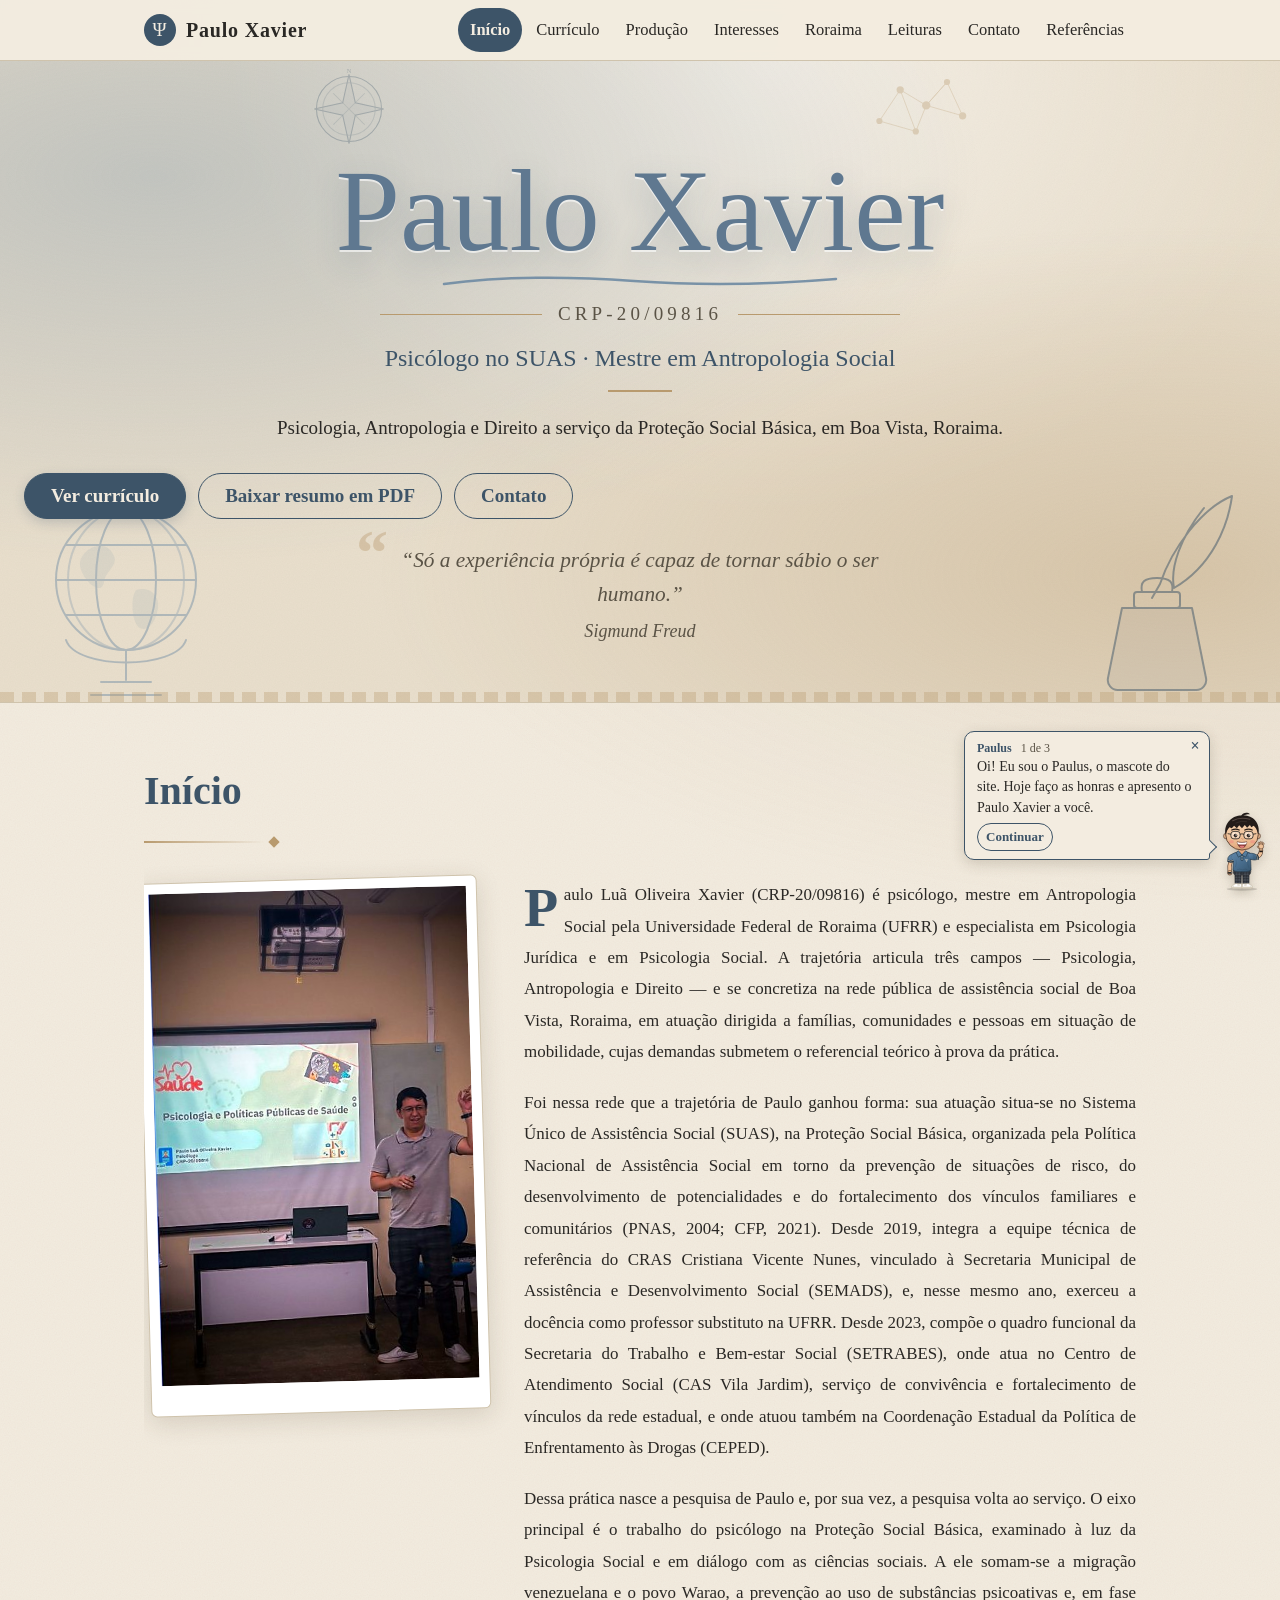
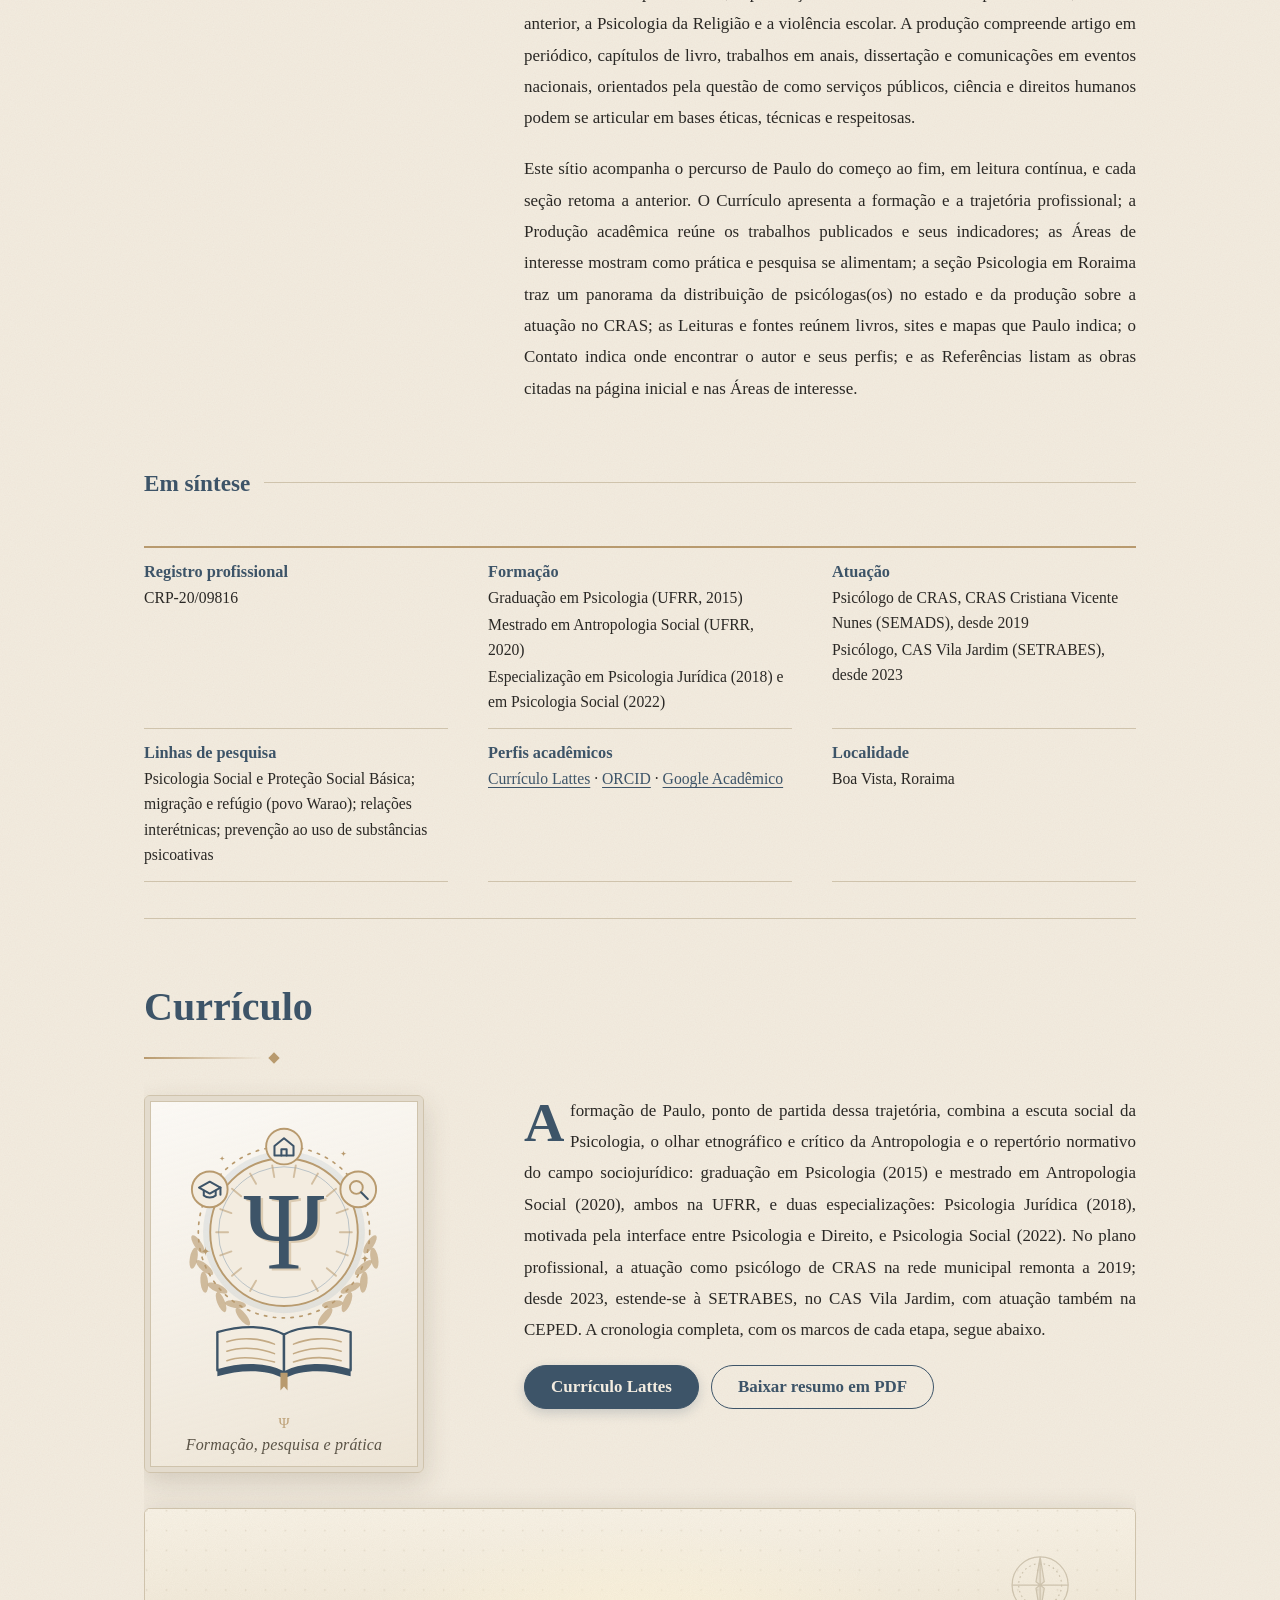
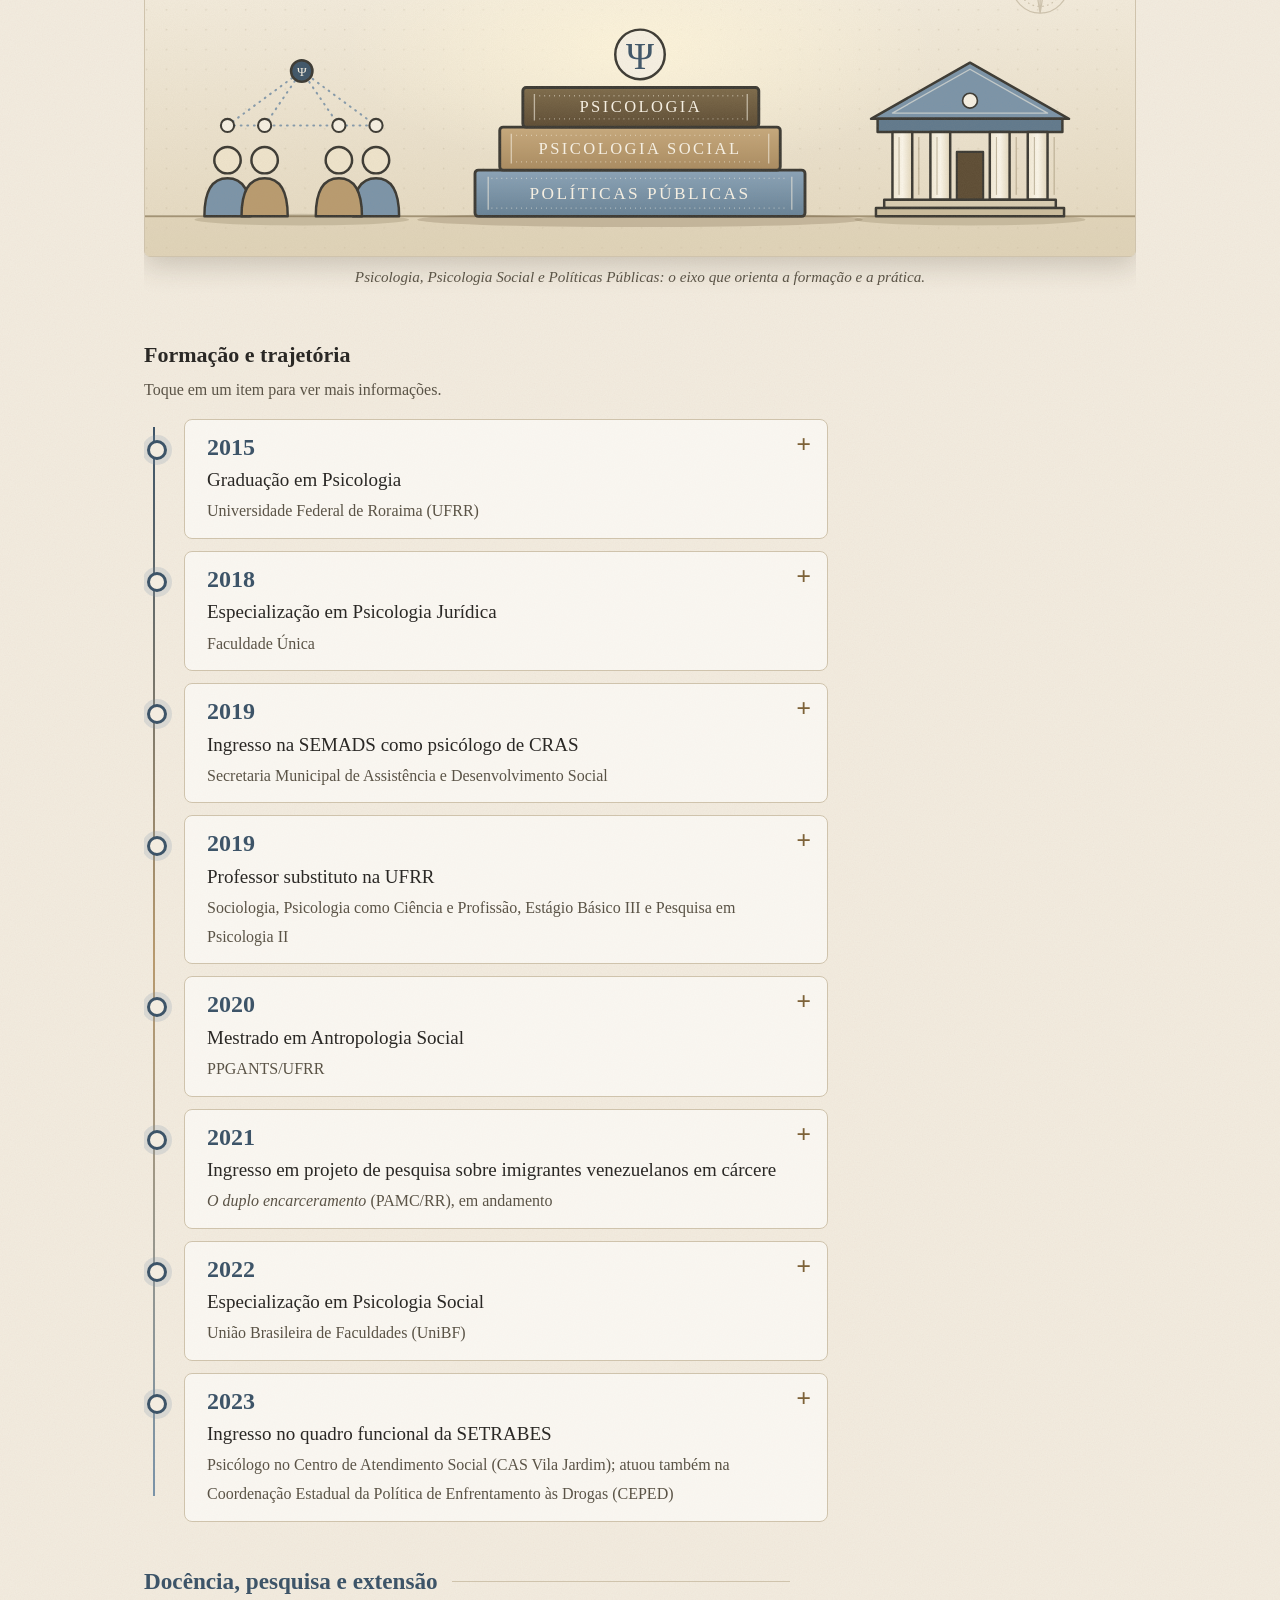
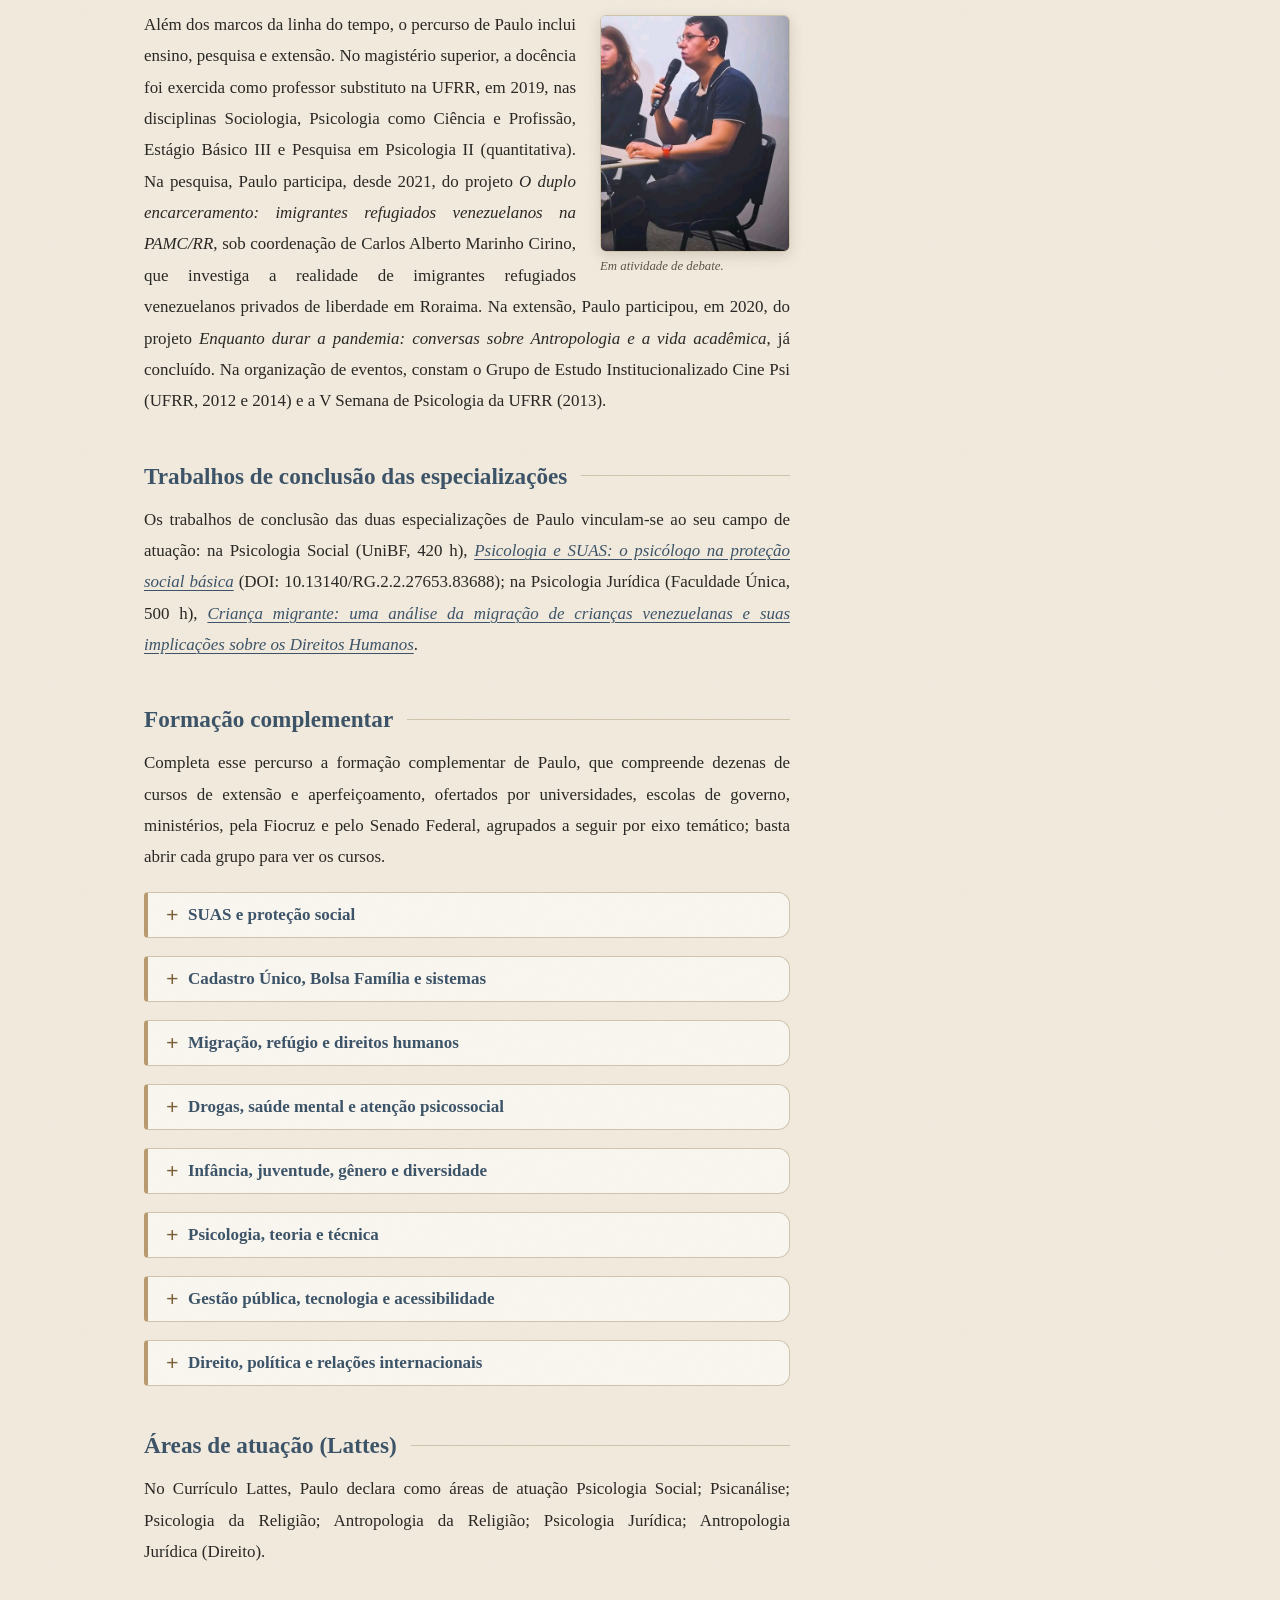
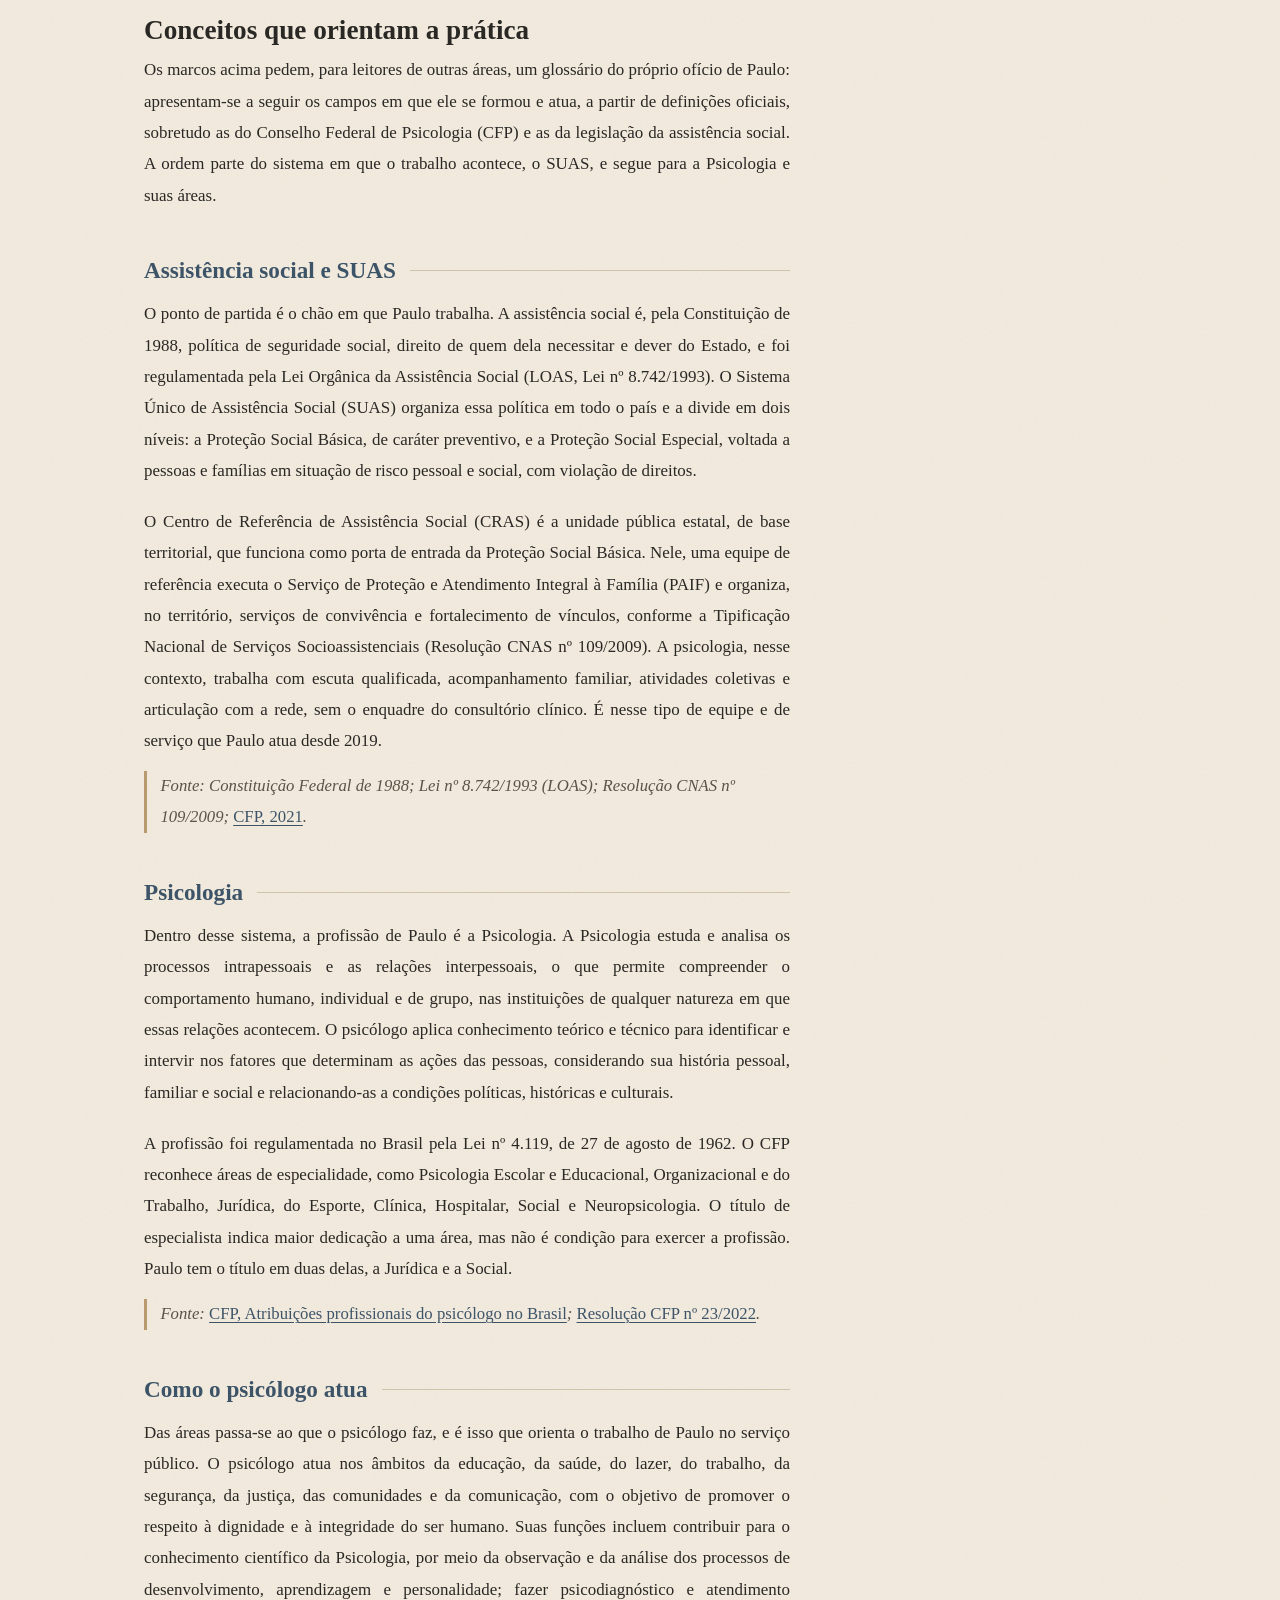
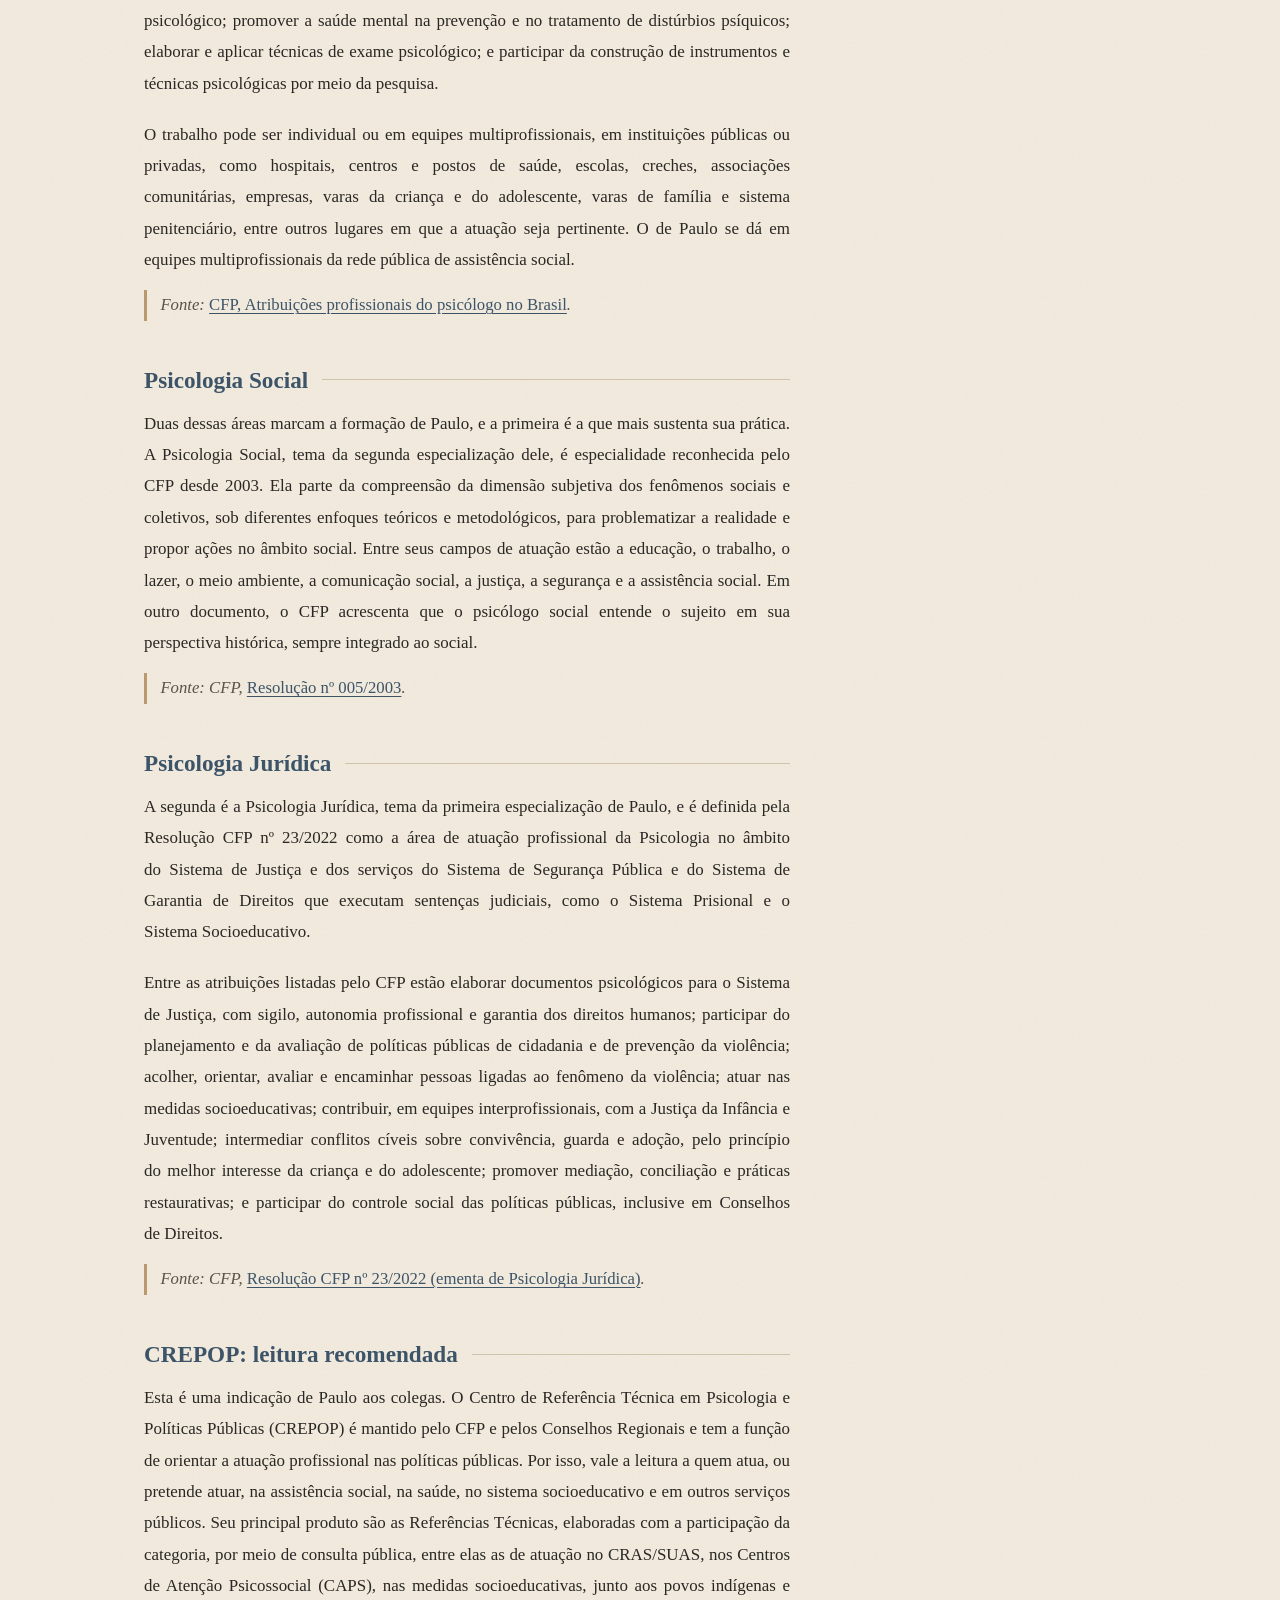
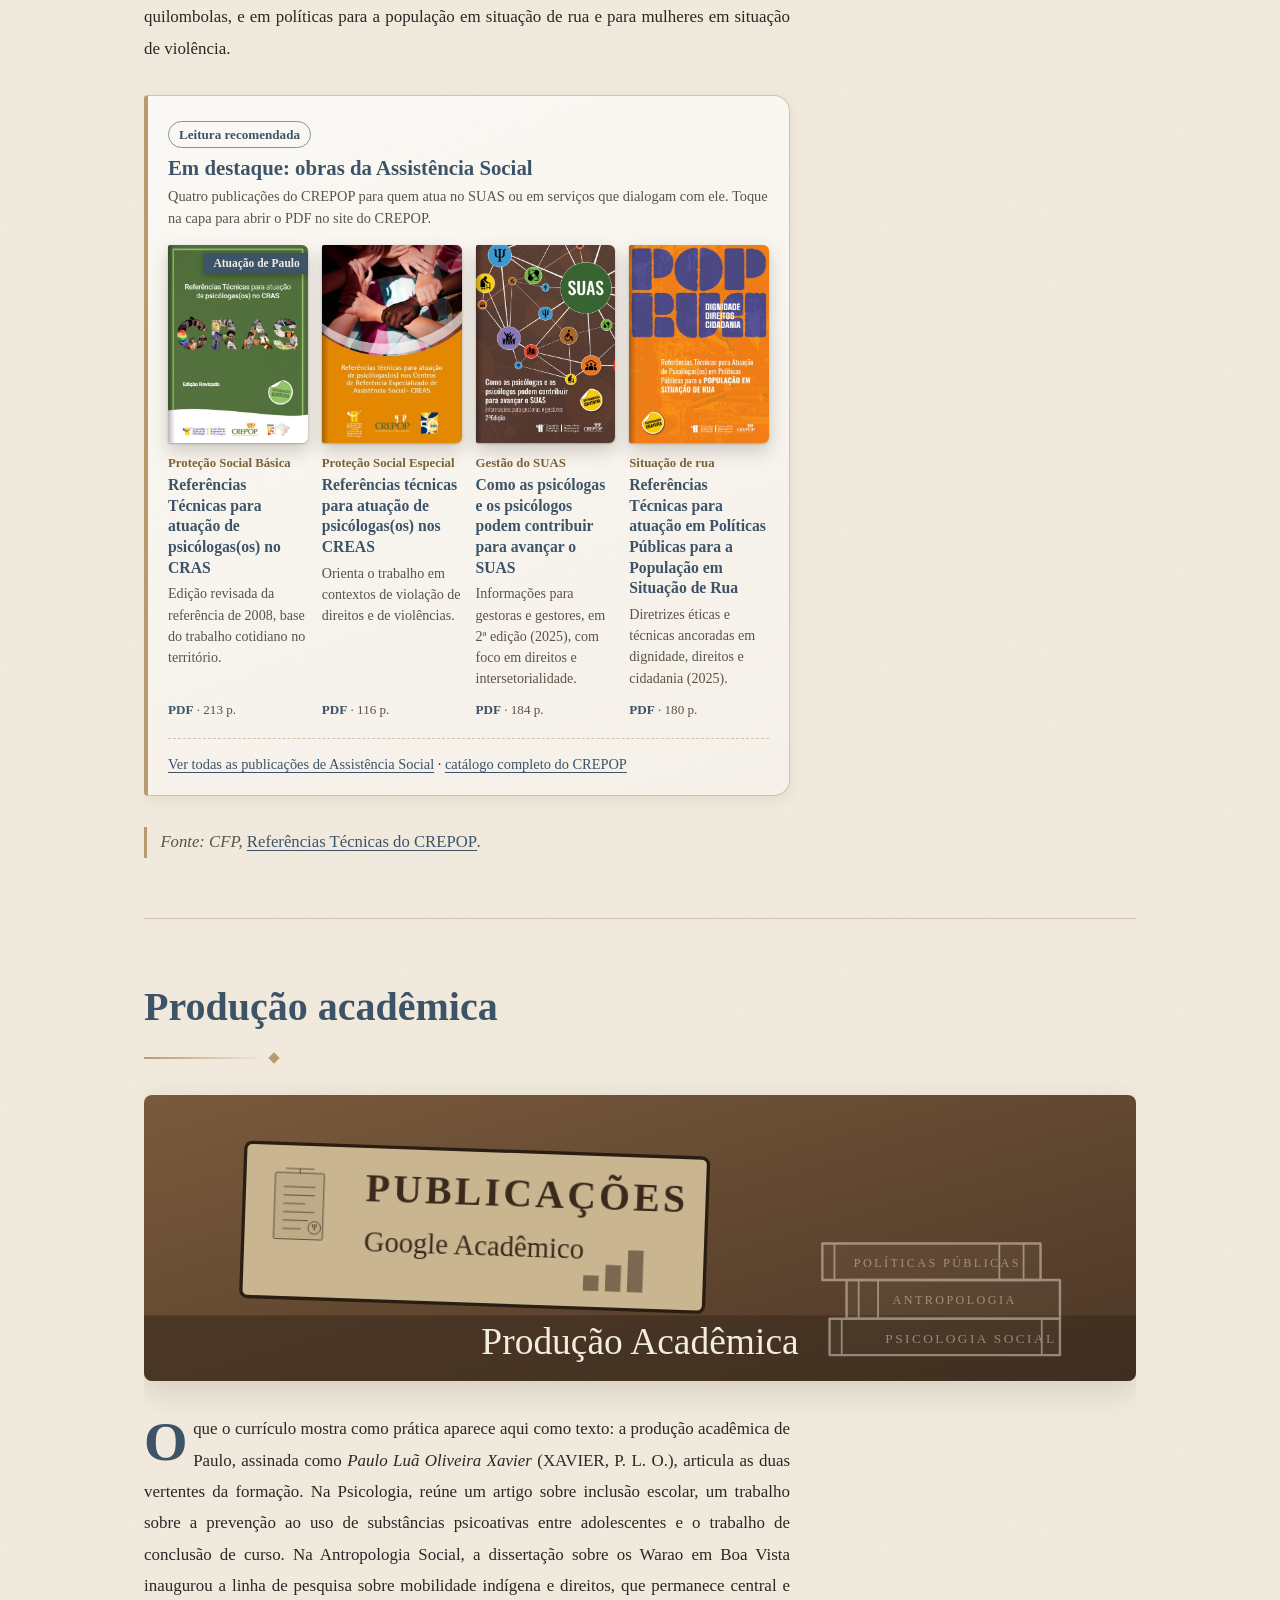
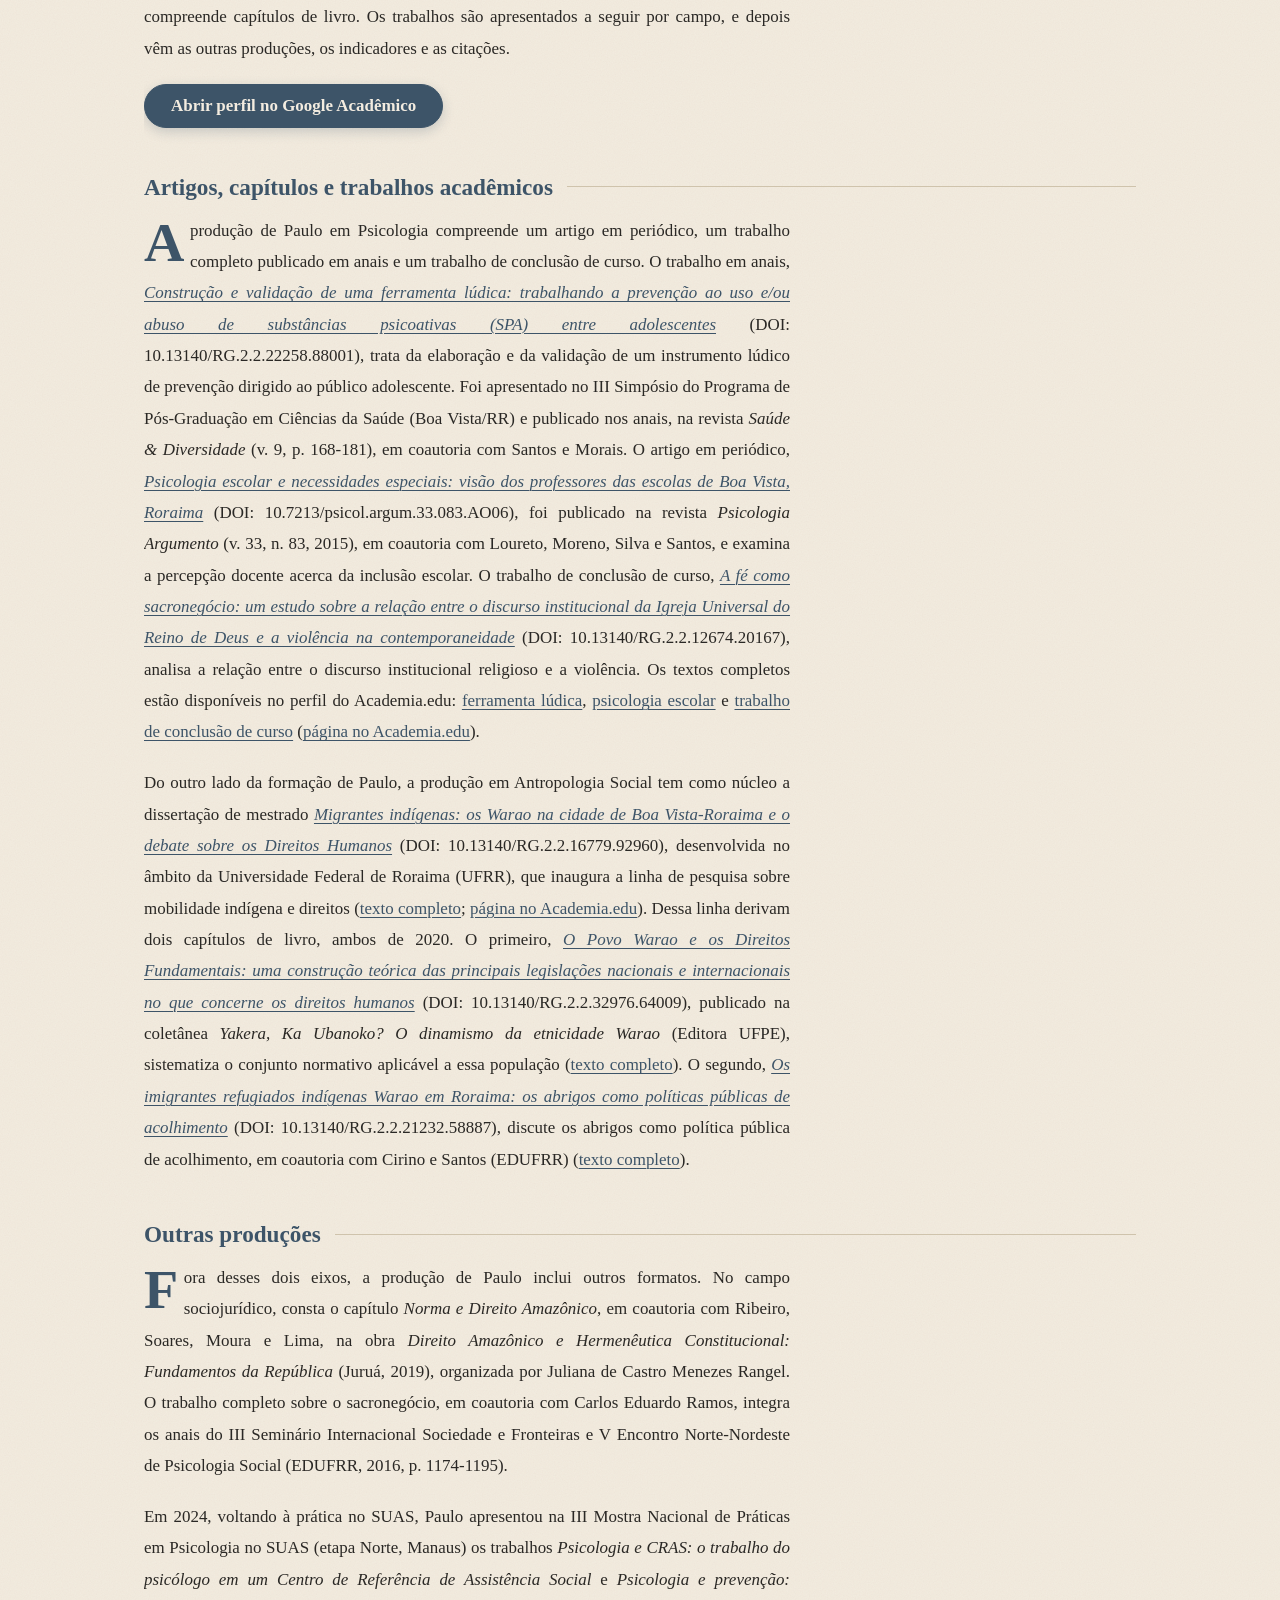
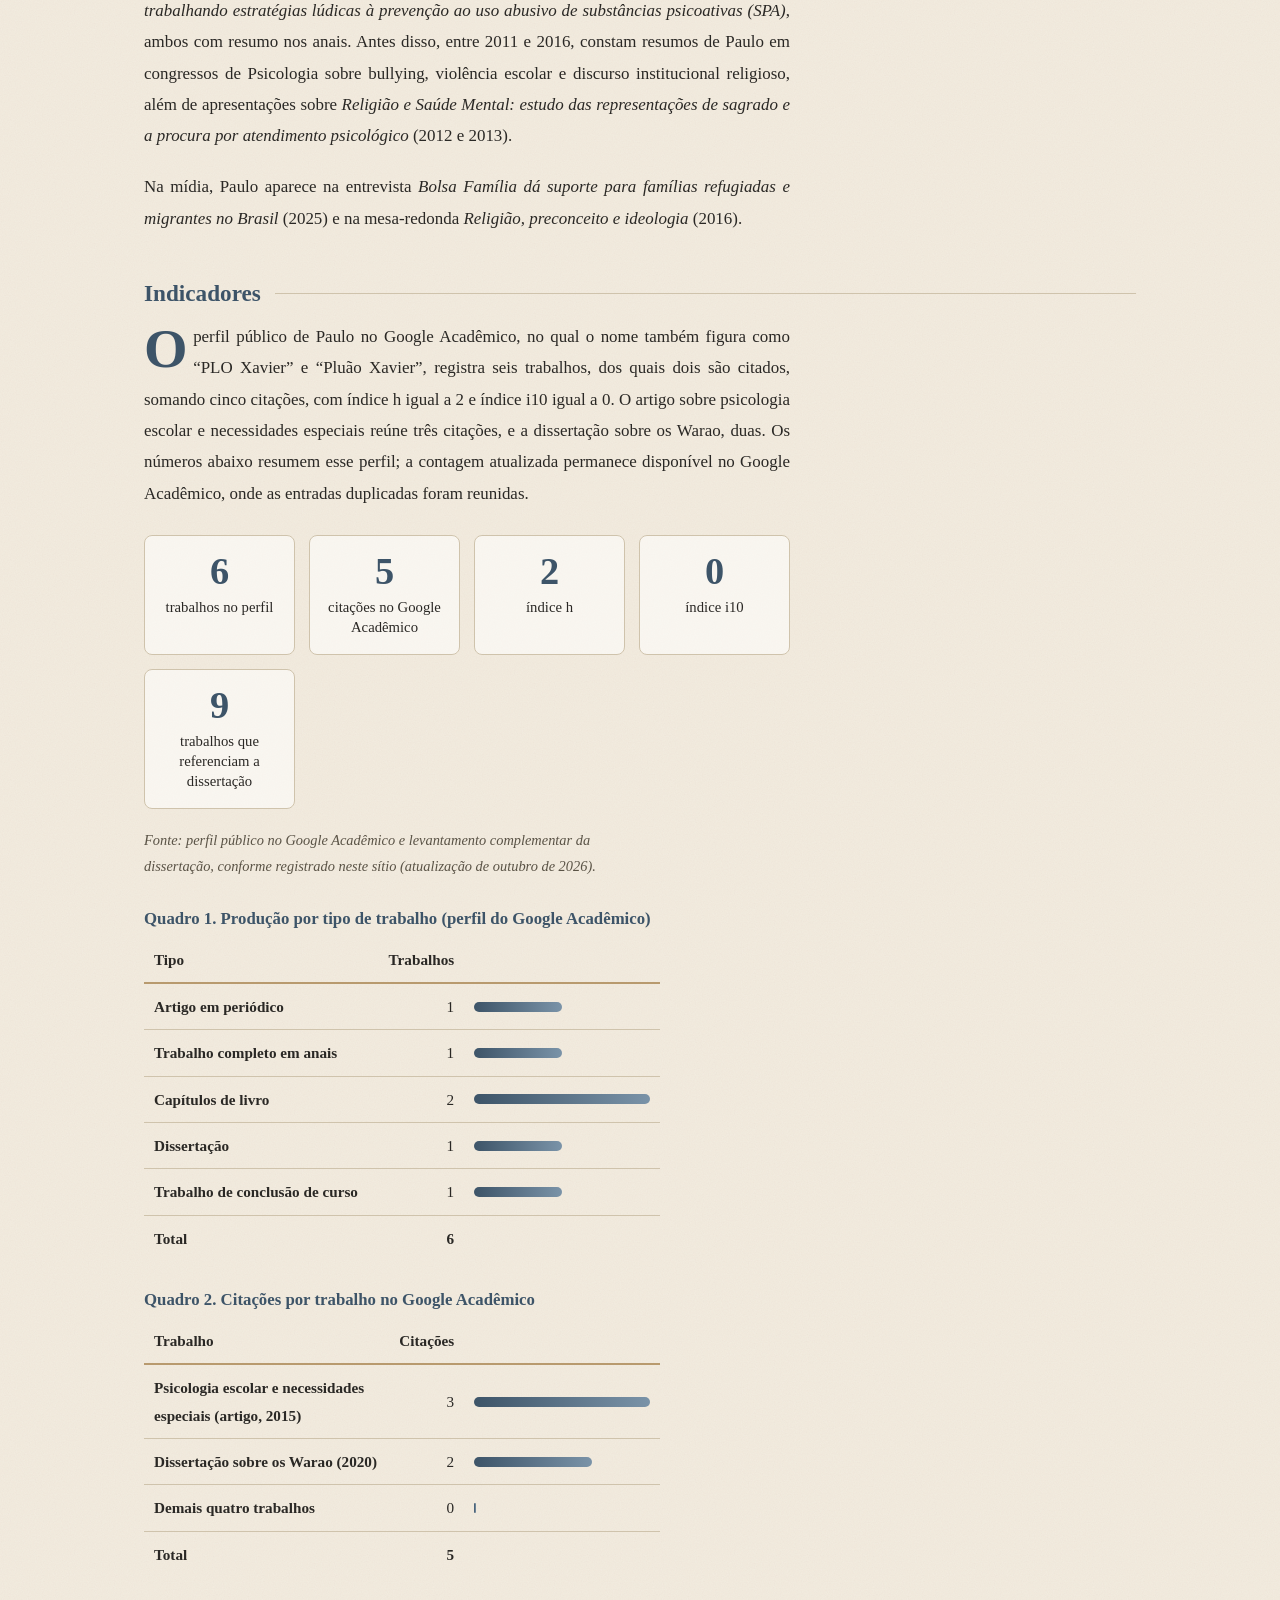
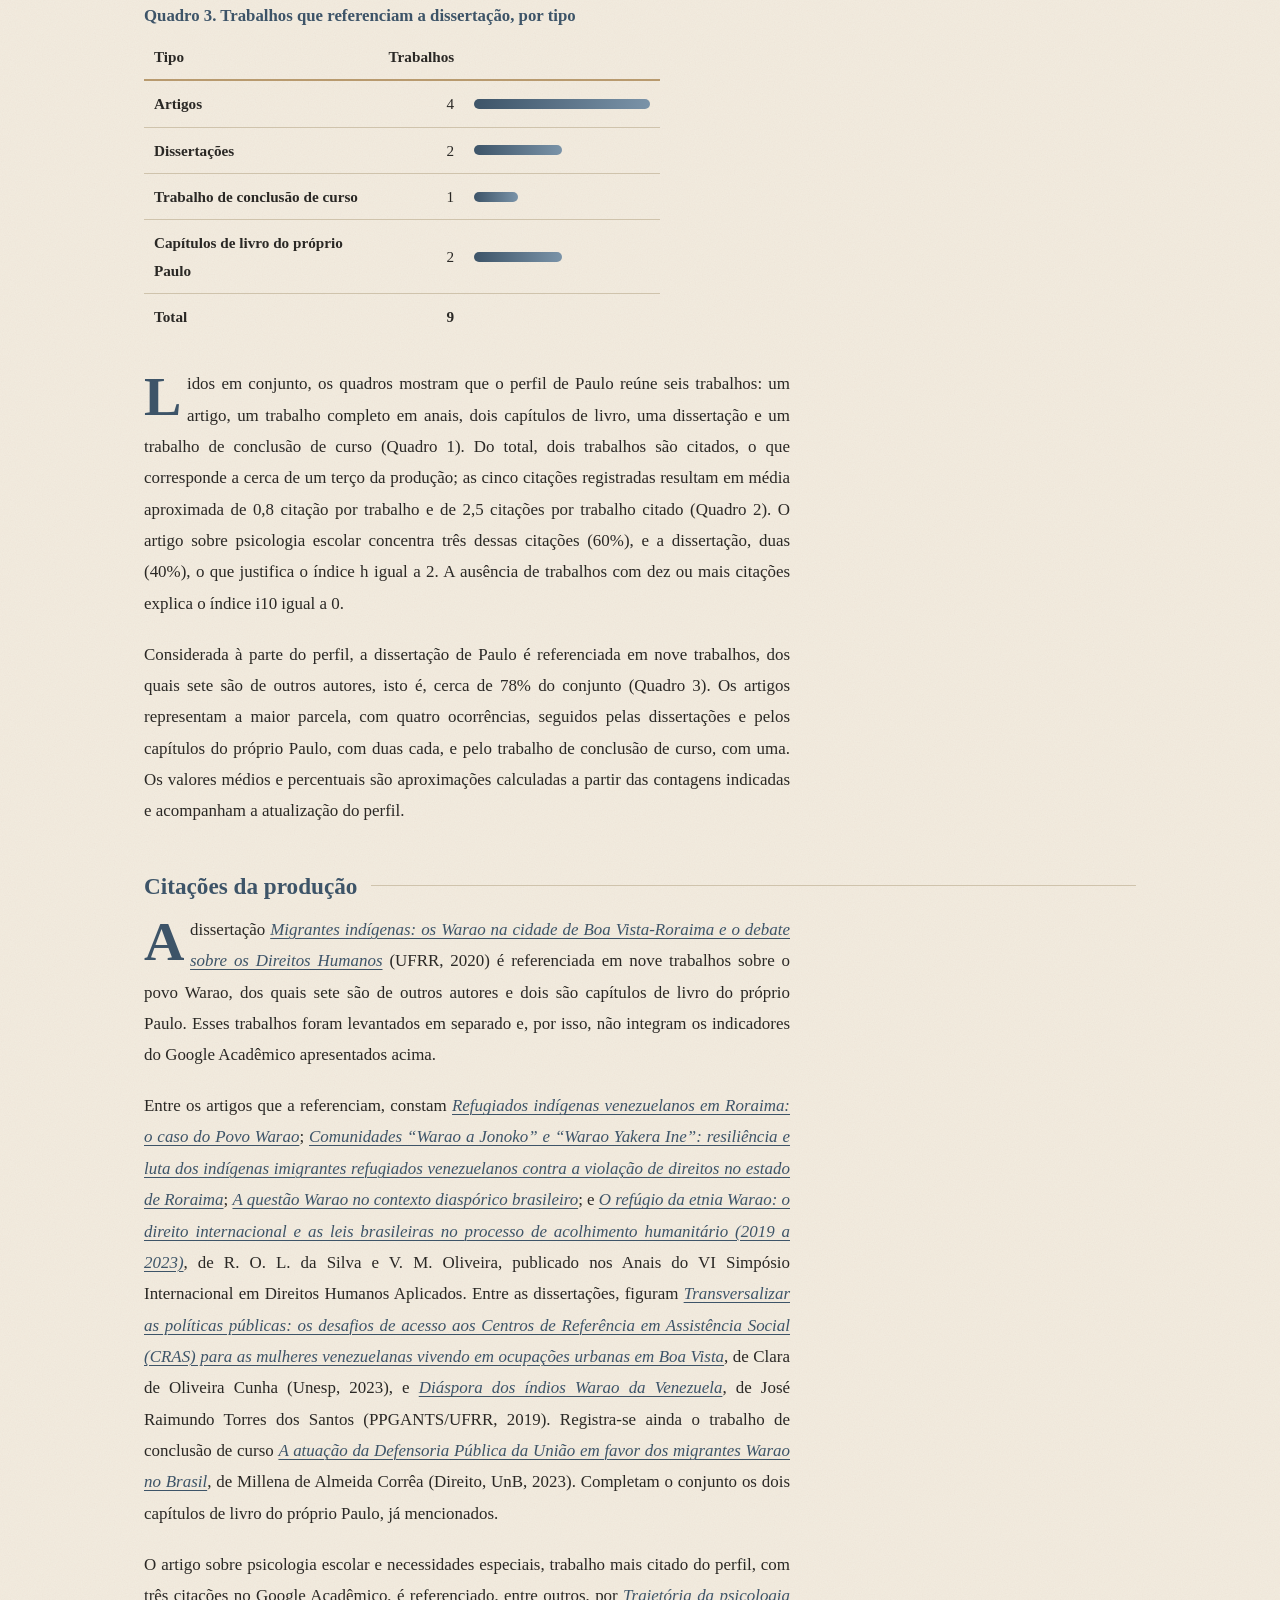
==== commit 6bc64ea6: "Update index.html" ====
--- a/index.html
+++ b/index.html
@@ -76,6 +76,8 @@
   <h1>Paulo Xavier</h1>
   <div class="reg">CRP-20/09816</div>
   <p class="sub">Psicólogo no SUAS · Mestre em Antropologia Social</p>
+  <p class="lead">Psicologia, Antropologia e Direito a serviço da Proteção Social Básica, em Boa Vista, Roraima.</p>
+  <p class="acoes capa-acoes"><a class="btn" href="#curriculo">Ver currículo</a><button type="button" class="btn sec" onclick="baixarResumoPDF()">Baixar resumo em PDF</button><a class="btn sec" href="#contato">Contato</a></p>
   <blockquote>“Só a experiência própria é capaz de tornar sábio o ser humano.”<cite>Sigmund Freud</cite></blockquote>
 </section>
 
@@ -290,6 +292,7 @@
     <p>A terceira frente vem da formação de Paulo como mestre em Antropologia Social, que sustenta o estudo da mobilidade humana transfronteiriça, dos processos de acolhimento e das dinâmicas socioculturais de populações tradicionais, com especial dedicação à migração dos indígenas da etnia Warao para Boa Vista/RR (<a href="https://periodicos.unb.br/index.php/obmigra_periplos/article/view/25457" rel="noopener noreferrer" target="_blank">MOREIRA, 2018</a>). Os Warao são povo originário do delta do rio Orinoco, na Venezuela, e sua presença na cidade, que se intensificou a partir de meados da década de 2010, exige que os serviços escutem esse grupo em seus próprios termos, reconhecendo sua organização social, sua língua e suas formas de cuidado, e revisem práticas que tratam a diferença cultural como obstáculo e não como direito. A literatura recente sobre o acolhimento de indígenas venezuelanos nos abrigos de Roraima, no âmbito da Operação Acolhida, acrescenta a esse debate a análise dos conflitos e das economias morais que atravessam esses espaços (TARDELLI, 2025). O relatório do ACNUR (<a href="https://www.acnur.org/portugues/wp-content/uploads/2021/04/WEB-Os-Warao-no-Brasil.pdf" rel="noopener noreferrer" target="_blank">ACNUR, 2021</a>) tem por finalidade qualificar os serviços e as políticas destinados às famílias Warao, e estudo sobre a experiência venezuelana em Roraima contrapõe a <a href="https://www.scielo.br/j/remhu/a/zR79pGQD8VL3SB6vDyHLgtD/?format=html&lang=pt" rel="noopener noreferrer" target="_blank">gestão comunitária autônoma ao controle institucional do abrigamento</a>.</p>
     <h3 class="sub">Substâncias psicoativas: prevenção, gamificação e psicometria</h3>
     <p>A quarta frente retoma um tema que Paulo acompanha há muito tempo: o uso de substâncias psicoativas, objeto de sua pesquisa e de sua atuação, inclusive na CEPED, e que permanece entre os interesses. A contribuição mais específica refere-se à prevenção por meio da gamificação: a construção de jogos que veiculam informação, reflexão e diálogo sobre o tema a públicos diversos, de modo lúdico e participativo. Em sentido estrito, a gamificação consiste no uso de elementos de design de jogos em contextos que não são jogos (<a href="https://doi.org/10.1145/2181037.2181040" rel="noopener noreferrer" target="_blank">DETERDING et al., 2011</a>), o que a distingue do jogo educativo, ou jogo sério, concebido como jogo completo; os instrumentos aqui tratados aproximam-se, em rigor, do segundo grupo, e o termo é empregado em sentido amplo. A literatura de revisão mapeia <a href="https://games.jmir.org/2022/3/e39086" rel="noopener noreferrer" target="_blank">jogos sérios voltados à prevenção e ao tratamento do uso de álcool e outras drogas por jovens</a> e, para o cigarro eletrônico, relata melhora de conhecimento, de percepção de risco e de autoeficácia, com a conclusão de que a abordagem é <a href="https://pubmed.ncbi.nlm.nih.gov/42491436/" rel="noopener noreferrer" target="_blank">promissora</a>, ao passo que os efeitos da gamificação dependem do contexto e dos usuários (<a href="https://doi.org/10.1109/HICSS.2014.377" rel="noopener noreferrer" target="_blank">HAMARI; KOIVISTO; SARSA, 2014</a>). A abordagem interessa à prevenção por substituir a lição expositiva por situações em que o participante escolhe, discute e aprende com as consequências das escolhas. A distinção é relevante porque a revisão da Cochrane sobre prevenção escolar diferencia os currículos centrados em informação, que supõem que conhecer basta para mudar o comportamento, das abordagens de competência social, cujo resultado para o uso de maconha foi mais favorável, ainda que com intervalo de confiança que incluía o valor nulo (<a href="https://www.cochrane.org/evidence/CD003020_school-based-prevention-illicit-drug-use" rel="noopener noreferrer" target="_blank">FAGGIANO et al., 2014</a>). Os padrões internacionais de prevenção reúnem as evidências disponíveis sobre intervenções e políticas eficazes (<a href="https://www.unodc.org/unodc/en/prevention/prevention-standards.html" rel="noopener noreferrer" target="_blank">UNODC; OMS, 2018</a>).</p>
+    <figure class="fig"><img src="imagens/foto-validacao.jpg" width="440" height="550" loading="lazy" decoding="async" alt="Selfie de Paulo Xavier de óculos escuros, ao lado de um grande tabuleiro de jogo impresso em lona estendida no chão, com casas numeradas e coloridas"><figcaption>Aplicação do jogo em tabuleiro gigante.</figcaption></figure>
     <p>A segunda parte do trabalho de Paulo com o tema é a validação. Com base nos saberes da Psicologia, sobretudo da psicometria, realiza-se a validação dos jogos e dos bancos de perguntas que os compõem, de modo que sejam não apenas criativos, mas também confiáveis. Em termos gerais, isso envolve reunir evidências de que o conteúdo é adequado e representativo do que se quer ensinar, geralmente com a avaliação de especialistas e o cálculo do Índice de Validade de Conteúdo (<a href="https://doi.org/10.1590/S1413-81232011000800006" rel="noopener noreferrer" target="_blank">ALEXANDRE; COLUCI, 2011</a>), verificar a clareza e a pertinência de cada pergunta e analisar o desempenho dos itens, como dificuldade e capacidade de discriminar, pela psicometria clássica ou pela Teoria de Resposta ao Item (<a href="https://doi.org/10.1590/S0080-62342009000500002" rel="noopener noreferrer" target="_blank">PASQUALI, 2009</a>; <a href="https://doi.org/10.1590/S0080-62342009000500003" rel="noopener noreferrer" target="_blank">ARAUJO; ANDRADE; BORTOLOTTI, 2009</a>). O resultado é uma ferramenta preventiva construída com método científico, ressalvado que a validade de conteúdo é apenas a etapa inicial, a ser complementada por outras formas de validade e pela análise de confiabilidade, e que não equivale, por si, à demonstração de eficácia preventiva.</p>
     <p>O tema dialoga com a Proteção Social Básica, que atua na prevenção, no fortalecimento de vínculos e no encaminhamento à rede de saúde, em especial aos Centros de Atenção Psicossocial (CAPS), e com abordagens como a redução de danos, que privilegiam o cuidado e a garantia de direitos em vez da punição (<a href="https://site.cfp.org.br/publicacoes/referencias-tecnicas-crepop/" rel="noopener noreferrer" target="_blank">CFP, 2021</a>). A trajetória dessa estratégia no país, cujo marco foi a epidemia de AIDS dos anos 1980, está sistematizada em <a href="https://doi.org/10.1590/S1414-98932013000300006" rel="noopener noreferrer" target="_blank">artigo da revista <em>Psicologia: Ciência e Profissão</em></a>.</p>
     <h3 class="sub">Religião, violência e escola: linhas anteriores</h3>
@@ -469,53 +472,28 @@
 </footer>
 <section id="resumo-pdf" aria-hidden="true">
   <h1>Paulo Luã Oliveira Xavier</h1>
-  <p class="id">Psicólogo · CRP-20/09816 · Boa Vista, Roraima · Mestre em Antropologia Social</p>
-
-  <h2>Resumo</h2>
-  <p>Psicólogo no Sistema Único de Assistência Social (SUAS), na Proteção Social Básica, e mestre em Antropologia Social pela UFRR. Atua na rede pública de assistência social de Boa Vista/RR e pesquisa o trabalho do psicólogo no CRAS, a migração e o refúgio (povo Warao), as relações interétnicas e a prevenção ao uso de substâncias psicoativas.</p>
-
-  <h2>Formação acadêmica</h2>
+  <p class="id">Psicólogo · CRP-20/09816 · Boa Vista, Roraima</p>
+
+  <h2>Perfil</h2>
+  <p>Paulo Luã Oliveira Xavier (CRP-20/09816) é psicólogo, mestre em Antropologia Social pela Universidade Federal de Roraima (UFRR) e especialista em Psicologia Jurídica e em Psicologia Social. Sua trajetória articula Psicologia, Antropologia e Direito e se concretiza na rede pública de assistência social de Boa Vista, Roraima, em atuação dirigida a famílias, comunidades e pessoas em situação de mobilidade.</p>
+
+  <h2>Atuação</h2>
+  <p>Sua atuação situa-se no Sistema Único de Assistência Social (SUAS), na Proteção Social Básica, voltada à prevenção de situações de risco, ao desenvolvimento de potencialidades e ao fortalecimento dos vínculos familiares e comunitários (PNAS, 2004; CFP, 2021). Desde 2019, integra a equipe técnica de referência do CRAS Cristiana Vicente Nunes (SEMADS). Desde 2023, compõe o quadro da Secretaria do Trabalho e Bem-estar Social (SETRABES), onde atua no Centro de Atendimento Social (CAS Vila Jardim) e atuou também na Coordenação Estadual da Política de Enfrentamento às Drogas (CEPED).</p>
+
+  <h2>Pesquisa</h2>
+  <p>Dessa prática nasce a pesquisa, cujo eixo principal é o trabalho do psicólogo na Proteção Social Básica, à luz da Psicologia Social e em diálogo com as ciências sociais. Somam-se a migração venezuelana e o povo Warao, a prevenção ao uso de substâncias psicoativas e, em fase anterior, a Psicologia da Religião e a violência escolar. A produção compreende artigo em periódico, capítulos de livro, trabalhos em anais, dissertação e comunicações em eventos nacionais.</p>
+
+  <h2>Formação e trajetória</h2>
   <ul>
-    <li><span class="ano">2015</span>Graduação em Psicologia — Universidade Federal de Roraima (UFRR)</li>
-    <li><span class="ano">2018</span>Especialização em Psicologia Jurídica — Faculdade Única</li>
-    <li><span class="ano">2020</span>Mestrado em Antropologia Social — PPGANTS/UFRR</li>
-    <li><span class="ano">2022</span>Especialização em Psicologia Social — União Brasileira de Faculdades (UniBF)</li>
-  </ul>
-
-  <h2>Atuação profissional</h2>
-  <ul>
-    <li><span class="ano">2023–</span>Psicólogo — SETRABES, Centro de Atendimento Social (CAS Vila Jardim), Boa Vista/RR; atuou também na Coordenação Estadual da Política de Enfrentamento às Drogas (CEPED)</li>
-    <li><span class="ano">2019–</span>Psicólogo de CRAS — SEMADS, CRAS Cristiana Vicente Nunes, Boa Vista/RR</li>
-    <li><span class="ano">2019</span>Professor substituto — UFRR (Psicologia)</li>
-  </ul>
-
-  <h2>Áreas de interesse</h2>
-  <p>Psicologia Social e Proteção Social Básica · Migração e refúgio · Antropologia Social e relações interétnicas · Prevenção ao uso de substâncias psicoativas, gamificação e validação psicométrica.</p>
-
-  <h2>Produção bibliográfica</h2>
-  <ul>
-    <li><b>Trabalho completo em anais.</b> XAVIER, P. L. O. <i>Construção e validação de uma ferramenta lúdica: trabalhando a prevenção ao uso e/ou abuso de substâncias psicoativas (SPA) entre adolescentes.</i> DOI 10.13140/RG.2.2.22258.88001.</li>
-    <li><b>Artigo.</b> LOURETO; MORENO; SILVA; SANTOS; XAVIER, P. L. O. <i>Psicologia escolar e necessidades especiais: visão dos professores das escolas de Boa Vista, Roraima.</i> Psicologia Argumento, v. 33, n. 83, 2015. DOI 10.7213/psicol.argum.33.083.AO06.</li>
-    <li><b>Capítulos de livro.</b> XAVIER, P. L. O. <i>O Povo Warao e os Direitos Fundamentais: uma construção teórica das principais legislações nacionais e internacionais no que concerne os direitos humanos.</i> DOI 10.13140/RG.2.2.32976.64009.</li>
-    <li>XAVIER, P. L. O. <i>Os imigrantes refugiados indígenas Warao em Roraima: os abrigos como políticas públicas de acolhimento.</i> DOI 10.13140/RG.2.2.21232.58887.</li>
-    <li>XAVIER, P. L. O. et al. <i>Norma e Direito Amazônico.</i> In: Direito Amazônico e Hermenêutica Constitucional. Curitiba: Juruá, 2019.</li>
-    <li><b>Dissertação.</b> XAVIER, P. L. O. <i>Migrantes indígenas: os Warao na cidade de Boa Vista-Roraima e o debate sobre os Direitos Humanos.</i> UFRR. DOI 10.13140/RG.2.2.16779.92960.</li>
-    <li><b>Trabalho de conclusão de curso.</b> XAVIER, P. L. O. <i>A fé como sacronegócio: um estudo sobre a relação entre o discurso institucional da Igreja Universal do Reino de Deus e a violência na contemporaneidade.</i> DOI 10.13140/RG.2.2.12674.20167.</li>
-  </ul>
-
-  <h2>Pesquisa</h2>
-  <ul>
-    <li>Projeto de pesquisa <i>O duplo encarceramento: imigrantes refugiados venezuelanos na PAMC/RR</i> (2021–, integrante).</li>
-  </ul>
-
-  <h2>Perfis acadêmicos</h2>
-  <ul class="perfis">
-    <li><a href="http://lattes.cnpq.br/1651070118731757">Currículo Lattes</a></li>
-    <li><a href="https://orcid.org/0000-0003-2031-2573">ORCID</a></li>
-    <li><a href="https://scholar.google.com/citations?user=zmIFmdAAAAAJ&amp;hl=pt-BR">Google Acadêmico</a></li>
-    <li><a href="https://paulusxavier.github.io/vita/">Site com o currículo completo</a></li>
-  </ul>
-  <p class="rodape">Resumo gerado a partir do site · Atualizado em outubro de 2026</p>
+    <li><span class="ano">2015</span><span class="txt"><b>Graduação em Psicologia.</b> Universidade Federal de Roraima (UFRR).</span></li>
+    <li><span class="ano">2018</span><span class="txt"><b>Especialização em Psicologia Jurídica.</b> Faculdade Única.</span></li>
+    <li><span class="ano">2019</span><span class="txt"><b>Ingresso na SEMADS como psicólogo de CRAS.</b> Secretaria Municipal de Assistência e Desenvolvimento Social (SEMADS).</span></li>
+    <li><span class="ano">2019</span><span class="txt"><b>Professor substituto.</b> UFRR.</span></li>
+    <li><span class="ano">2020</span><span class="txt"><b>Mestrado em Antropologia Social.</b> PPGANTS/UFRR.</span></li>
+    <li><span class="ano">2021</span><span class="txt"><b>Ingresso em projeto de pesquisa sobre imigrantes venezuelanos em cárcere.</b> O duplo encarceramento (PAMC/RR), em andamento.</span></li>
+    <li><span class="ano">2022</span><span class="txt"><b>Especialização em Psicologia Social.</b> União Brasileira de Faculdades (UniBF).</span></li>
+    <li><span class="ano">2023</span><span class="txt"><b>Ingresso no quadro funcional da SETRABES.</b> Psicólogo no Centro de Atendimento Social (CAS Vila Jardim); atuou também na Coordenação Estadual da Política de Enfrentamento às Drogas (CEPED).</span></li>
+  </ul>
 </section>
 <aside class="paulus" id="paulus" aria-label="Paulus, mascote do site">
   <div class="pb" id="pb" role="region" aria-label="Fala do Paulus" hidden>
--- a/estilo.css
+++ b/estilo.css
@@ -374,3 +374,10 @@
   #resumo-pdf .rodape{margin-top:12pt;font-size:9pt;border-top:1px solid #000;padding-top:4pt}
 }
 
+
+/* Modo escuro: os quadros usavam branco translúcido (pensado para o tema claro),
+   o que deixava o fundo cinza-claro e o texto claro quase ilegível. */
+@media(prefers-color-scheme:dark){
+  .destaque-crepop,.funil li{background:linear-gradient(160deg,rgba(255,255,255,.07),rgba(255,255,255,.03));box-shadow:0 4px 14px rgba(0,0,0,.35)}
+  .destaque-crepop .eixo{color:var(--sepia-txt)}
+}
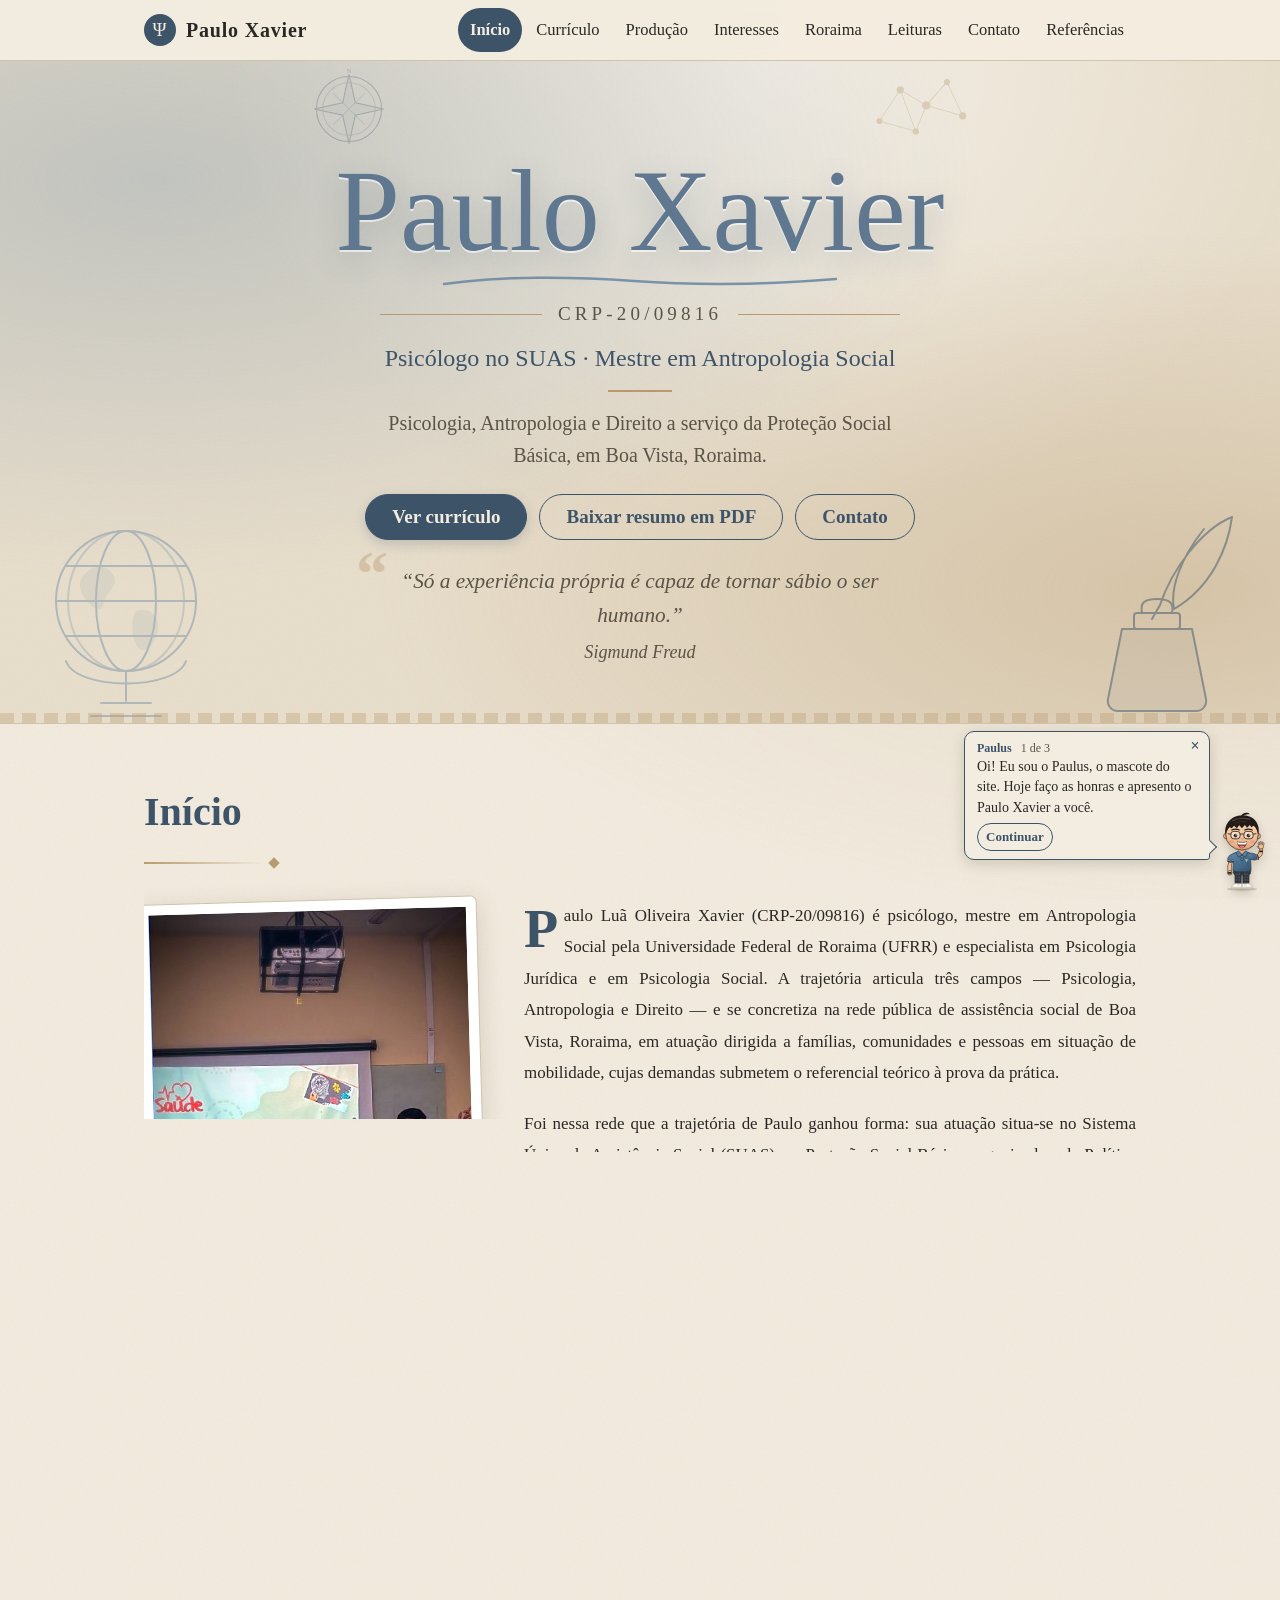
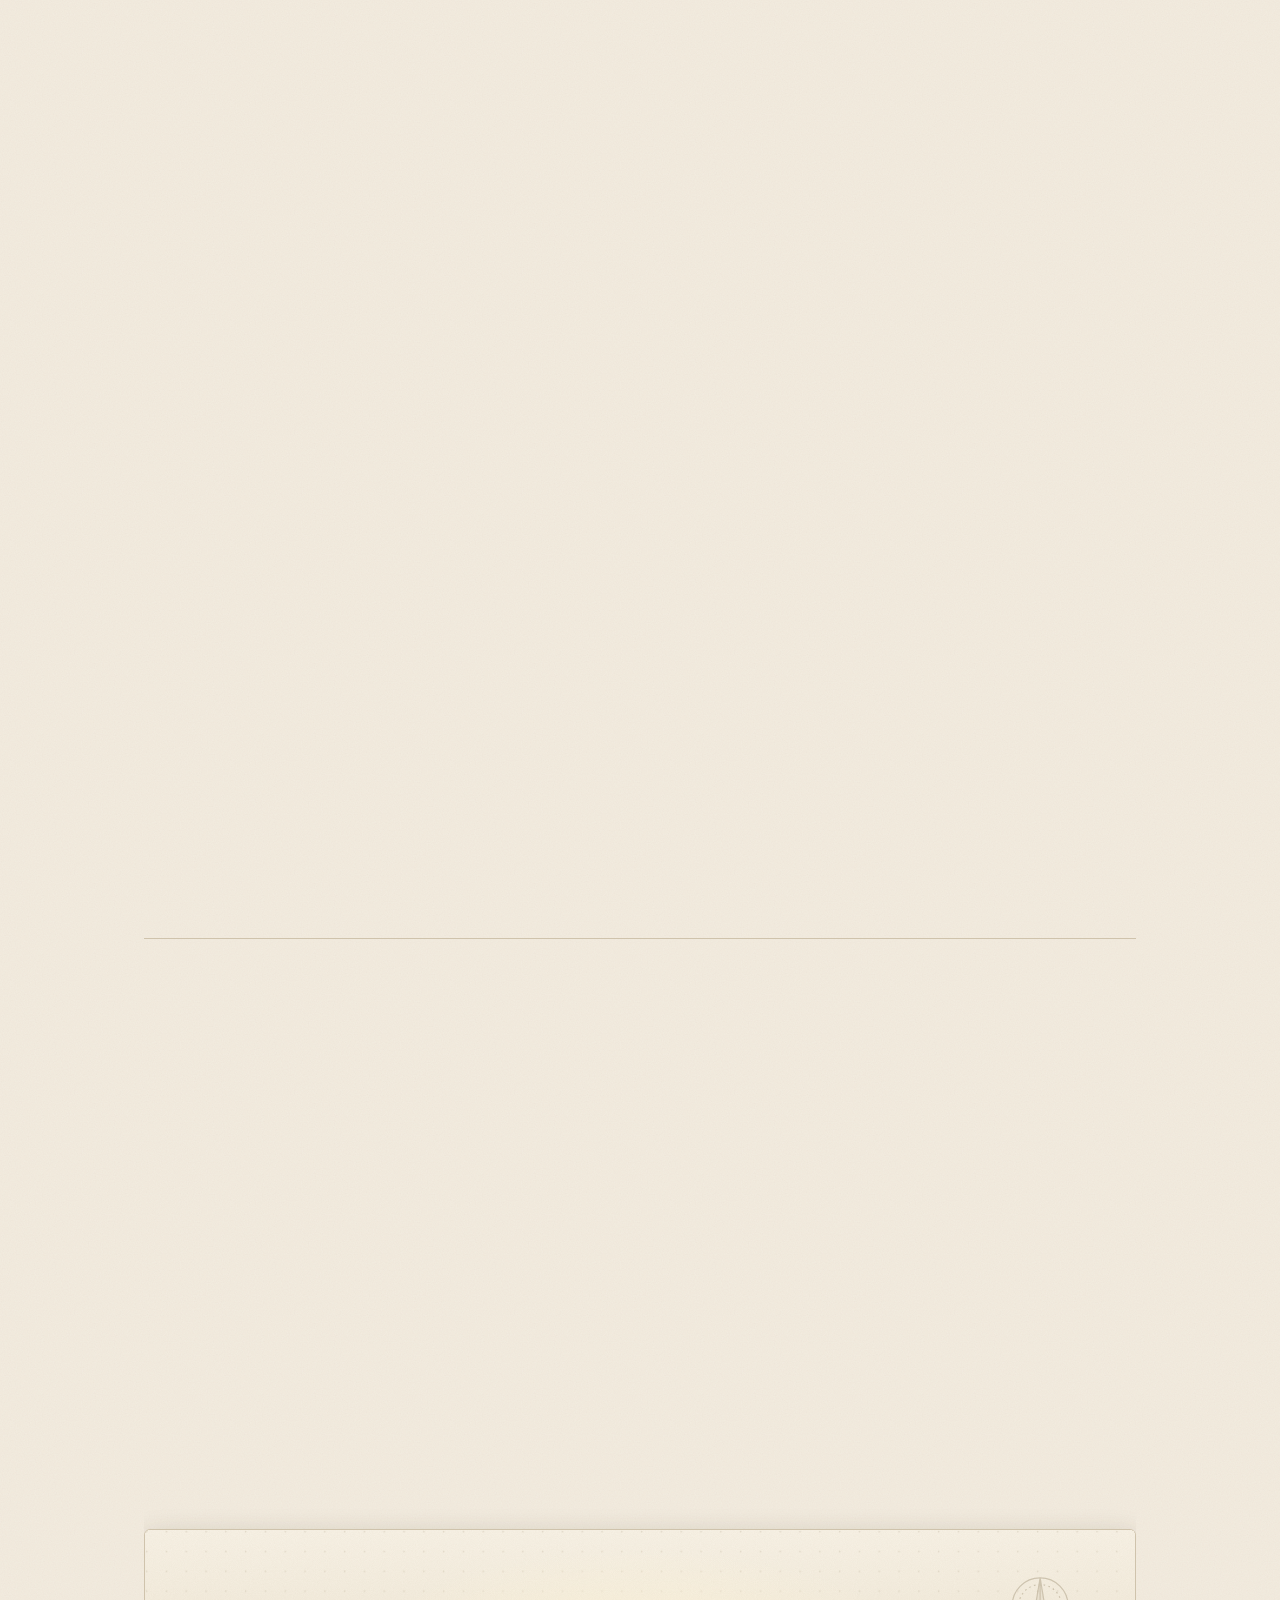
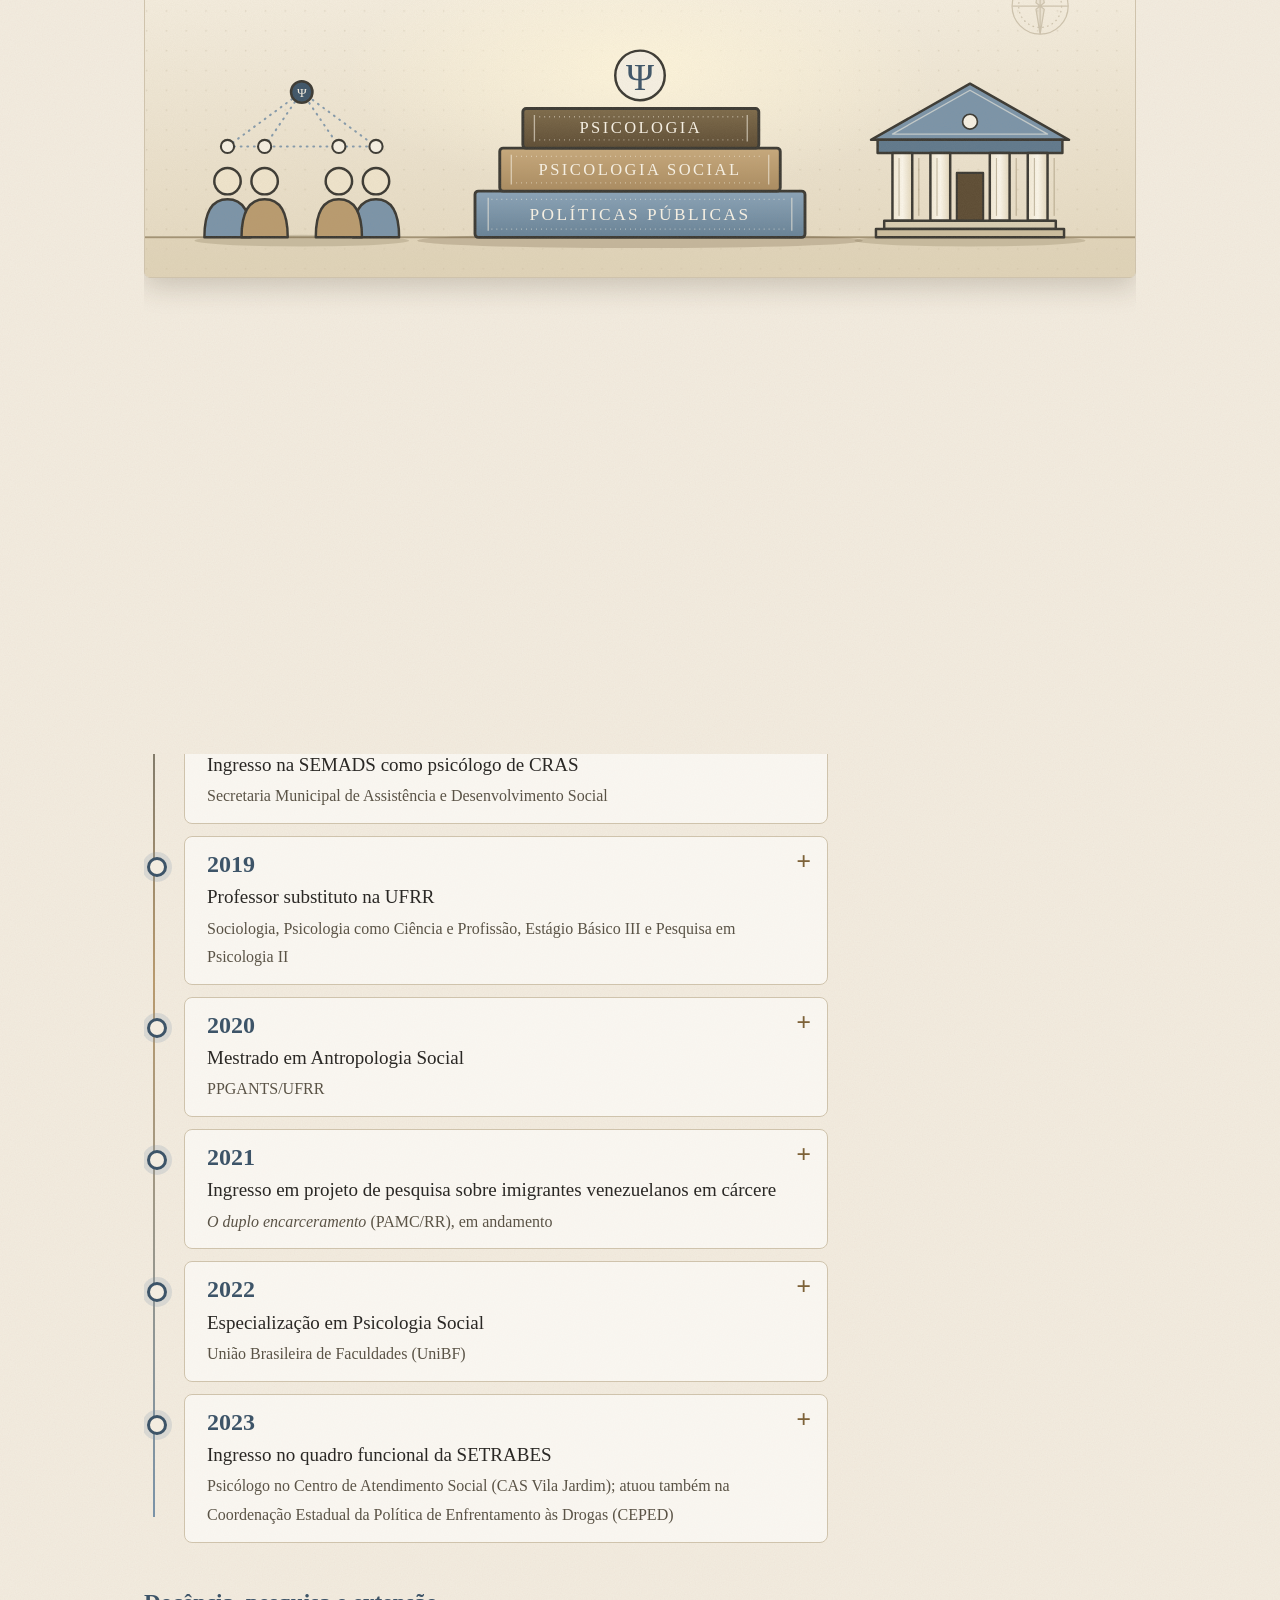
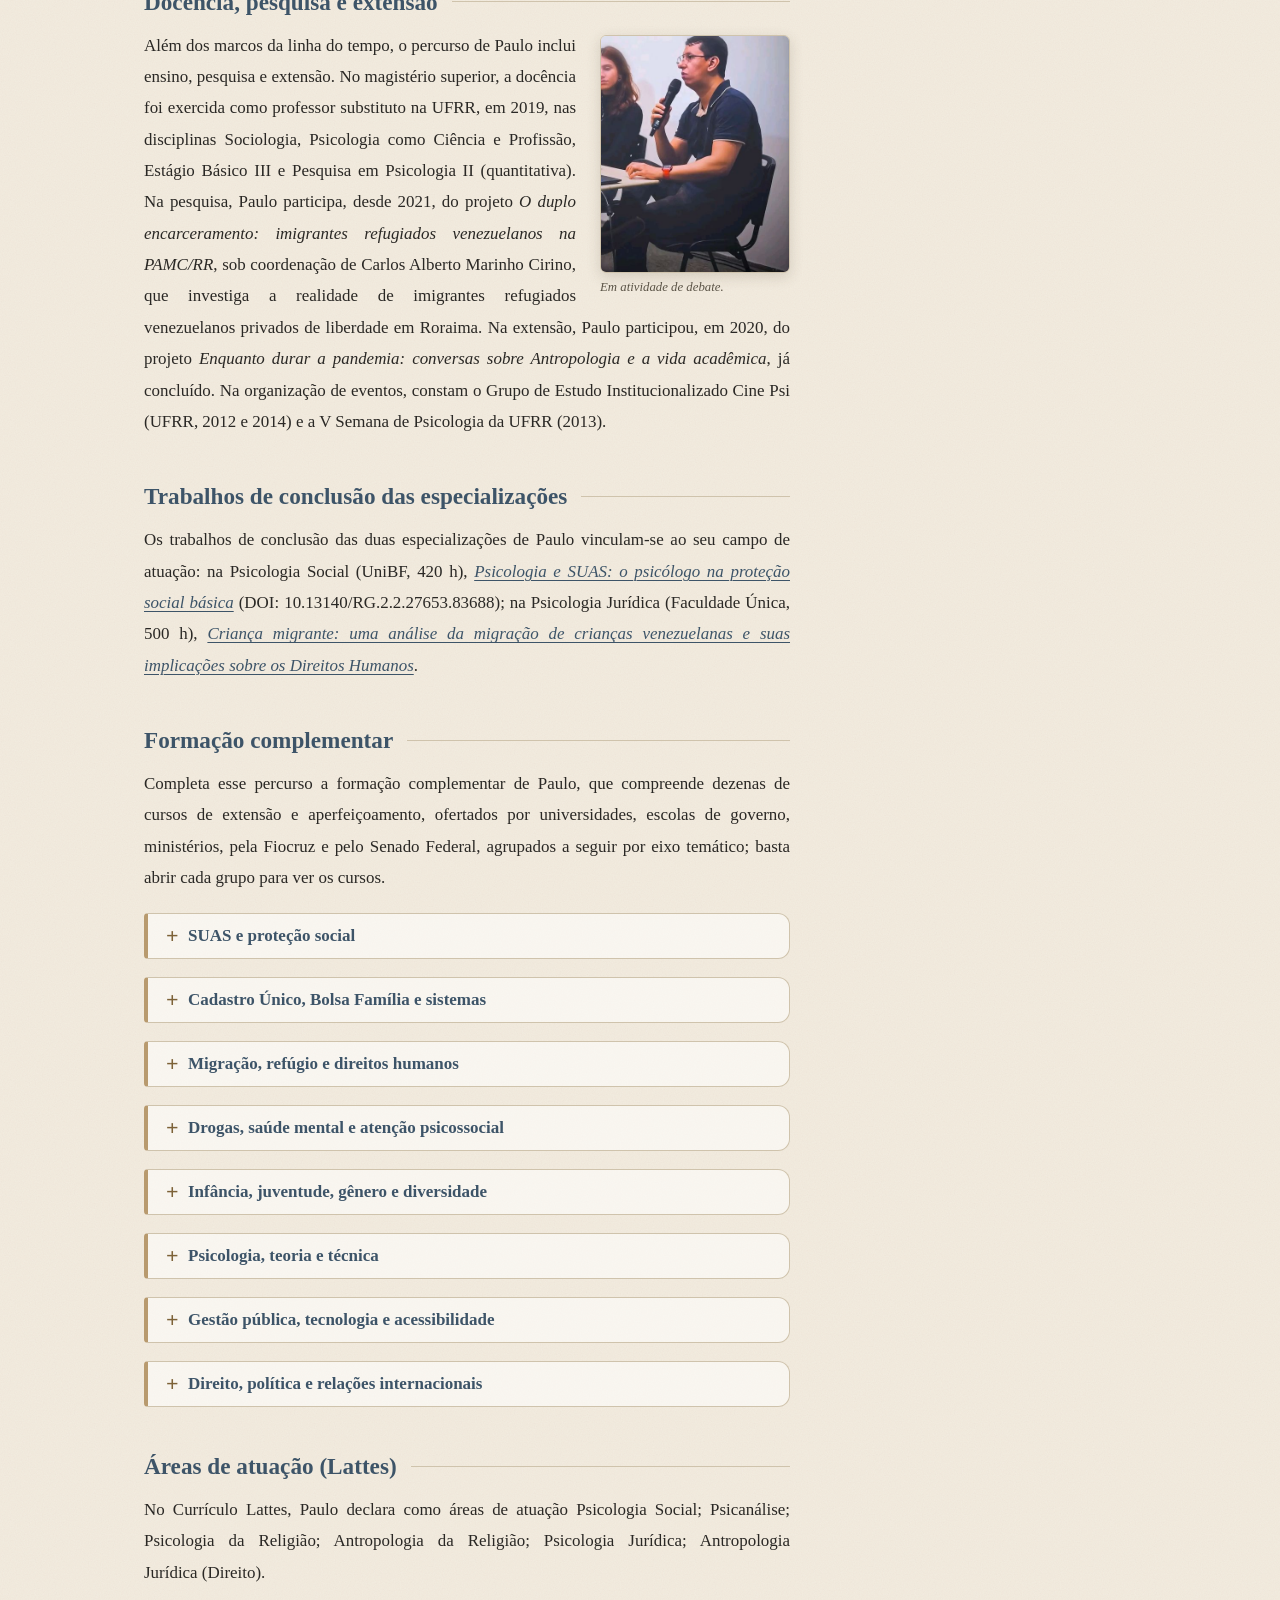
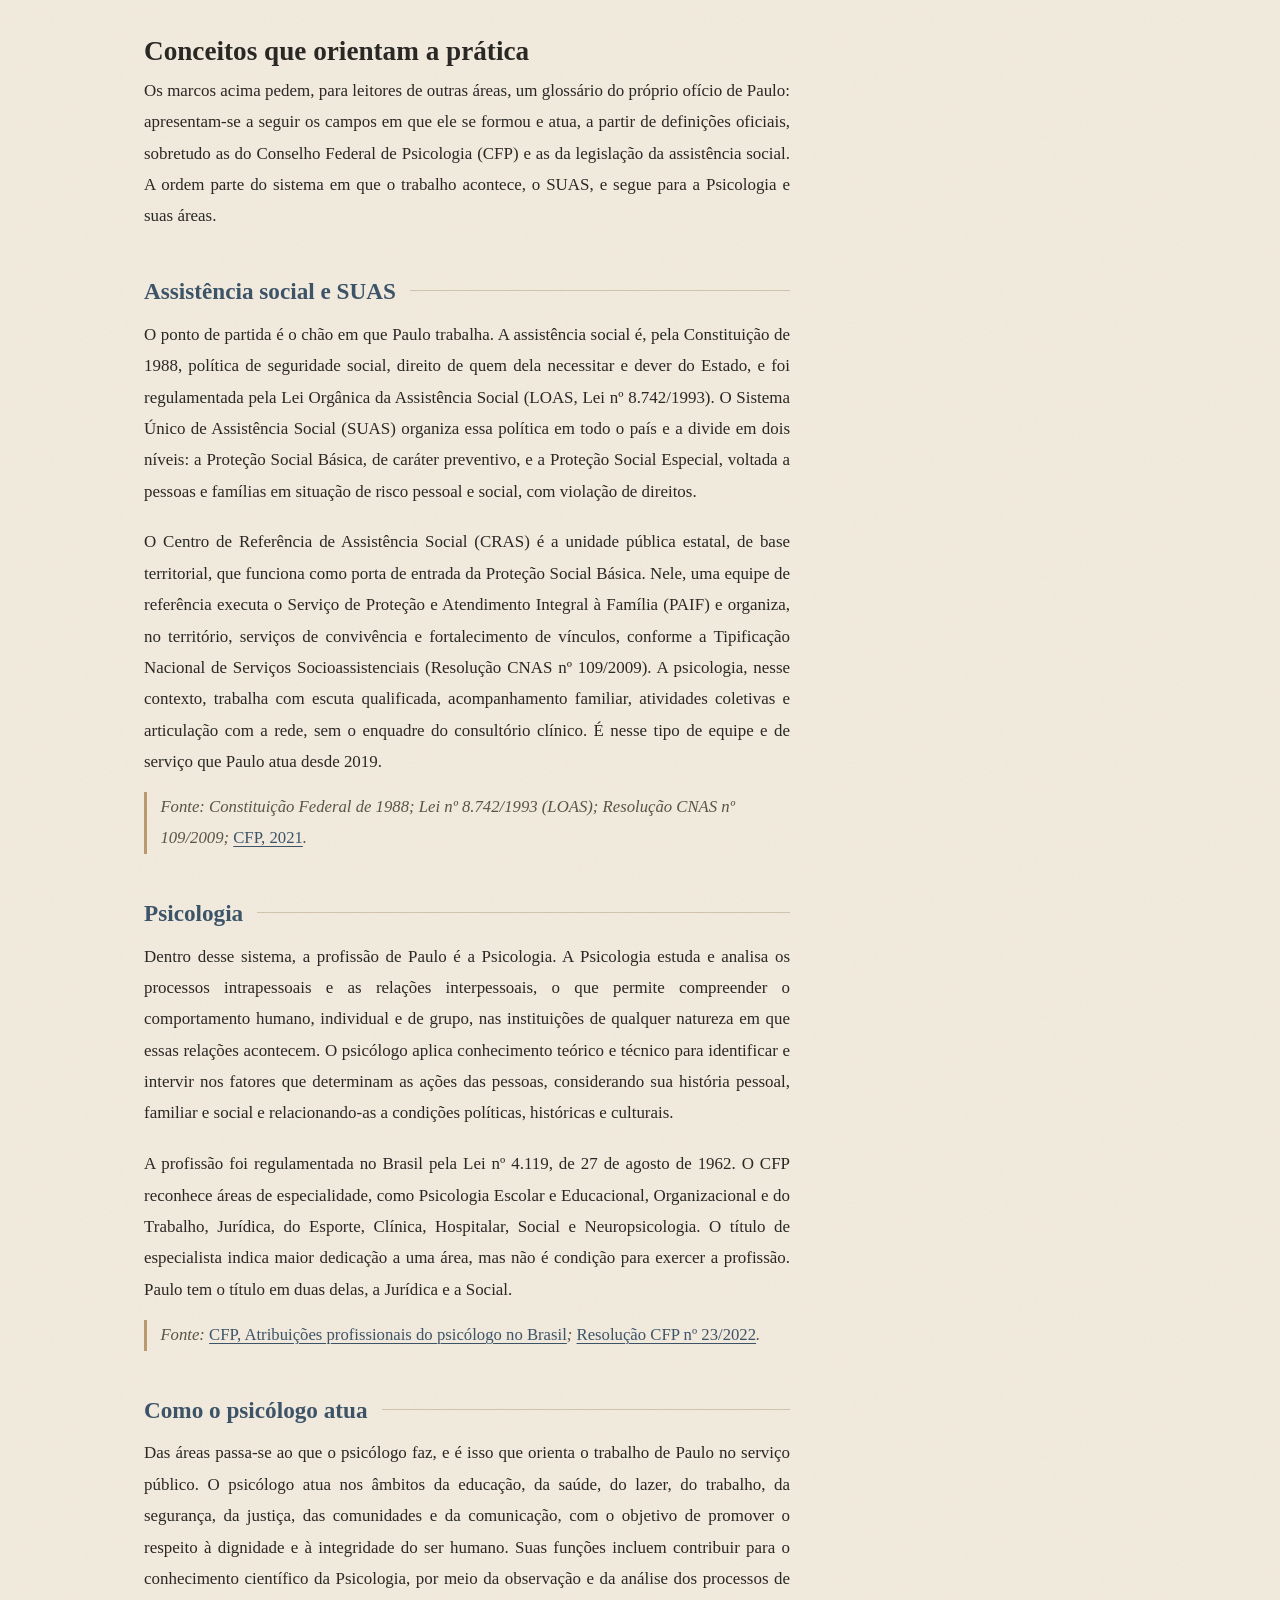
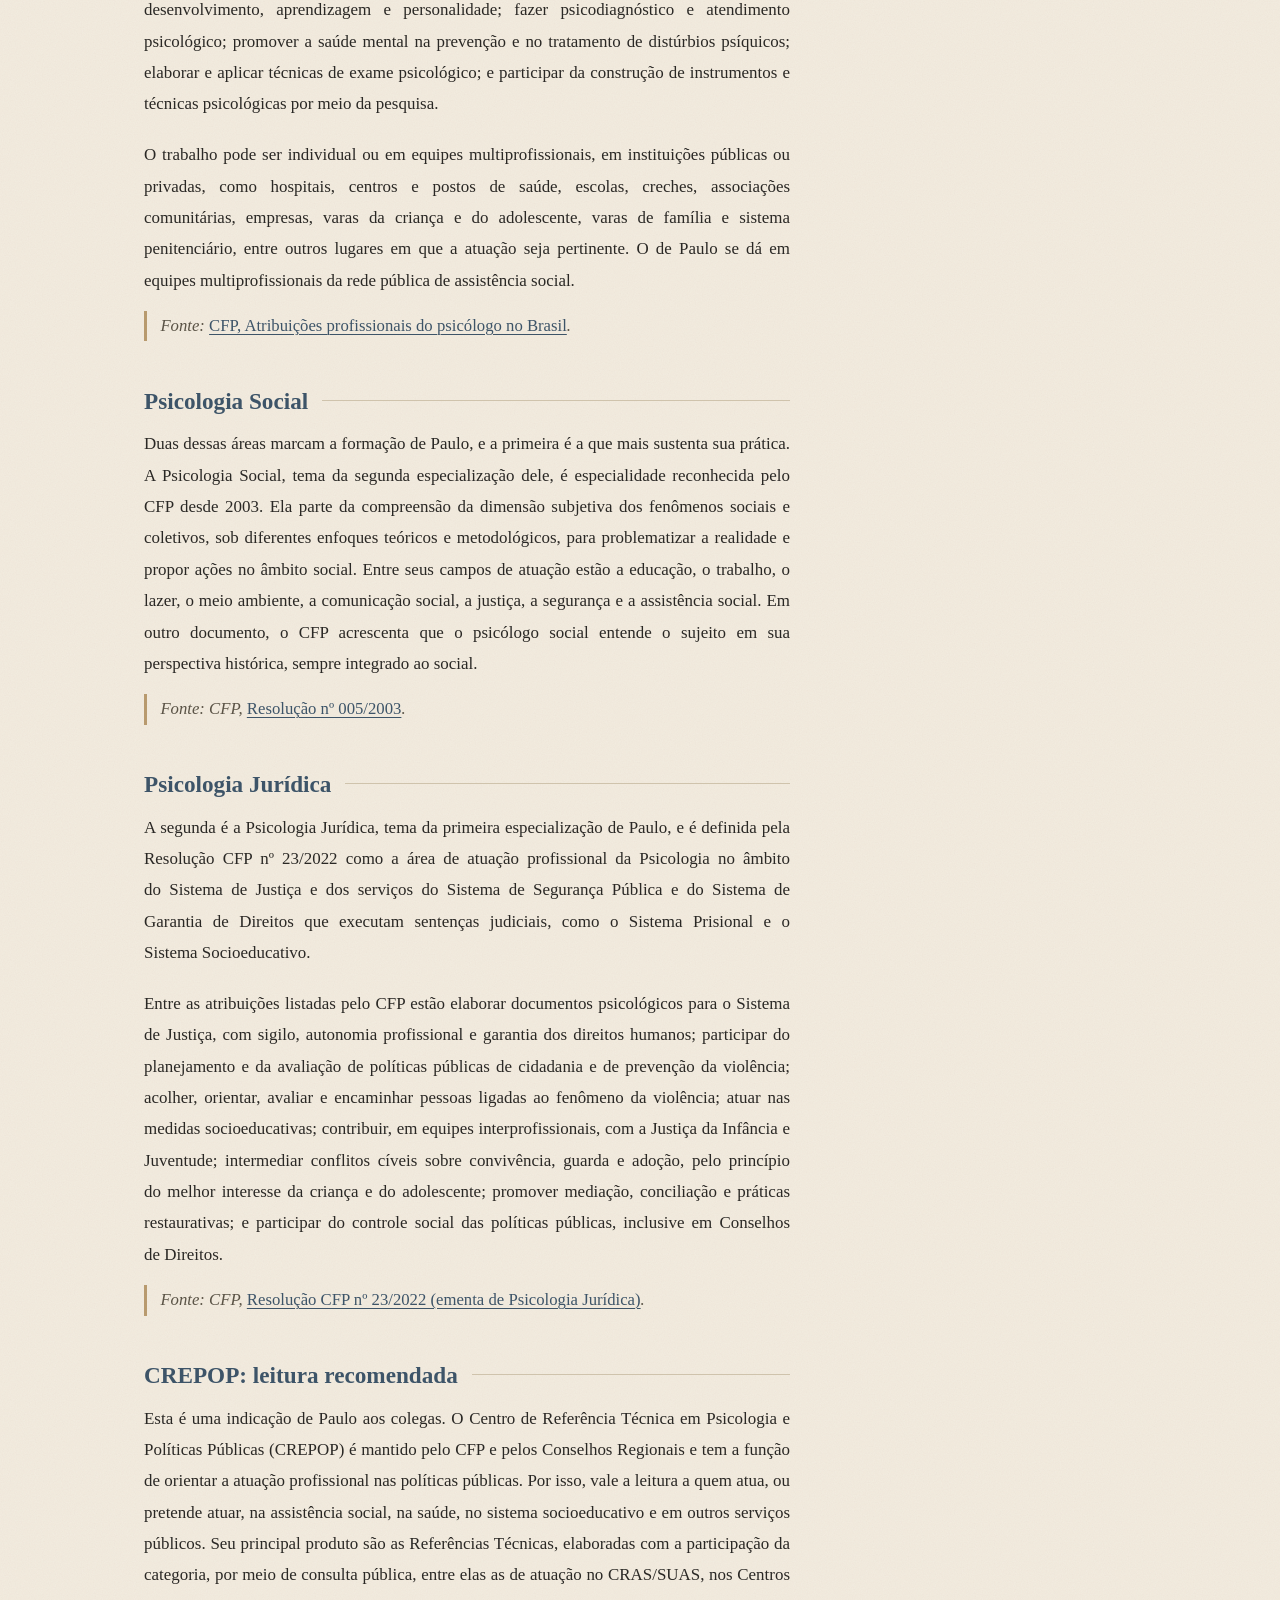
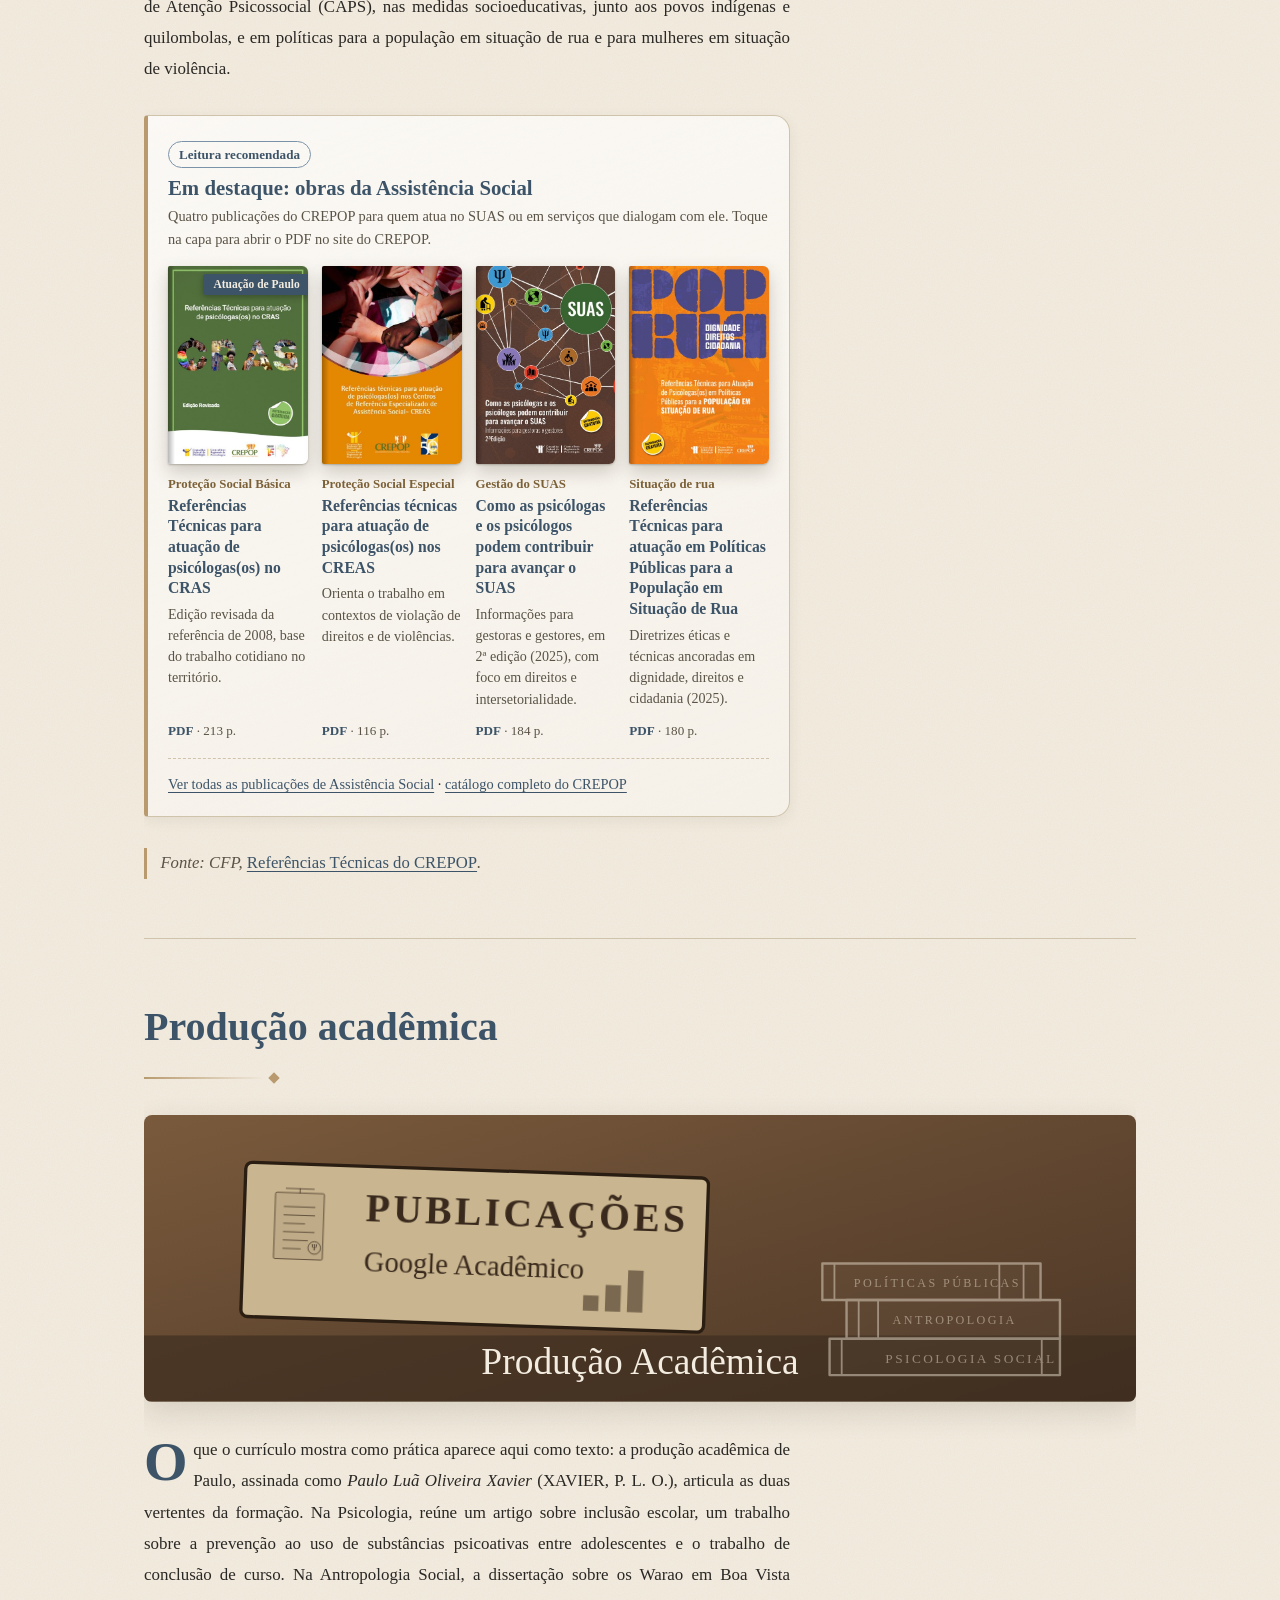
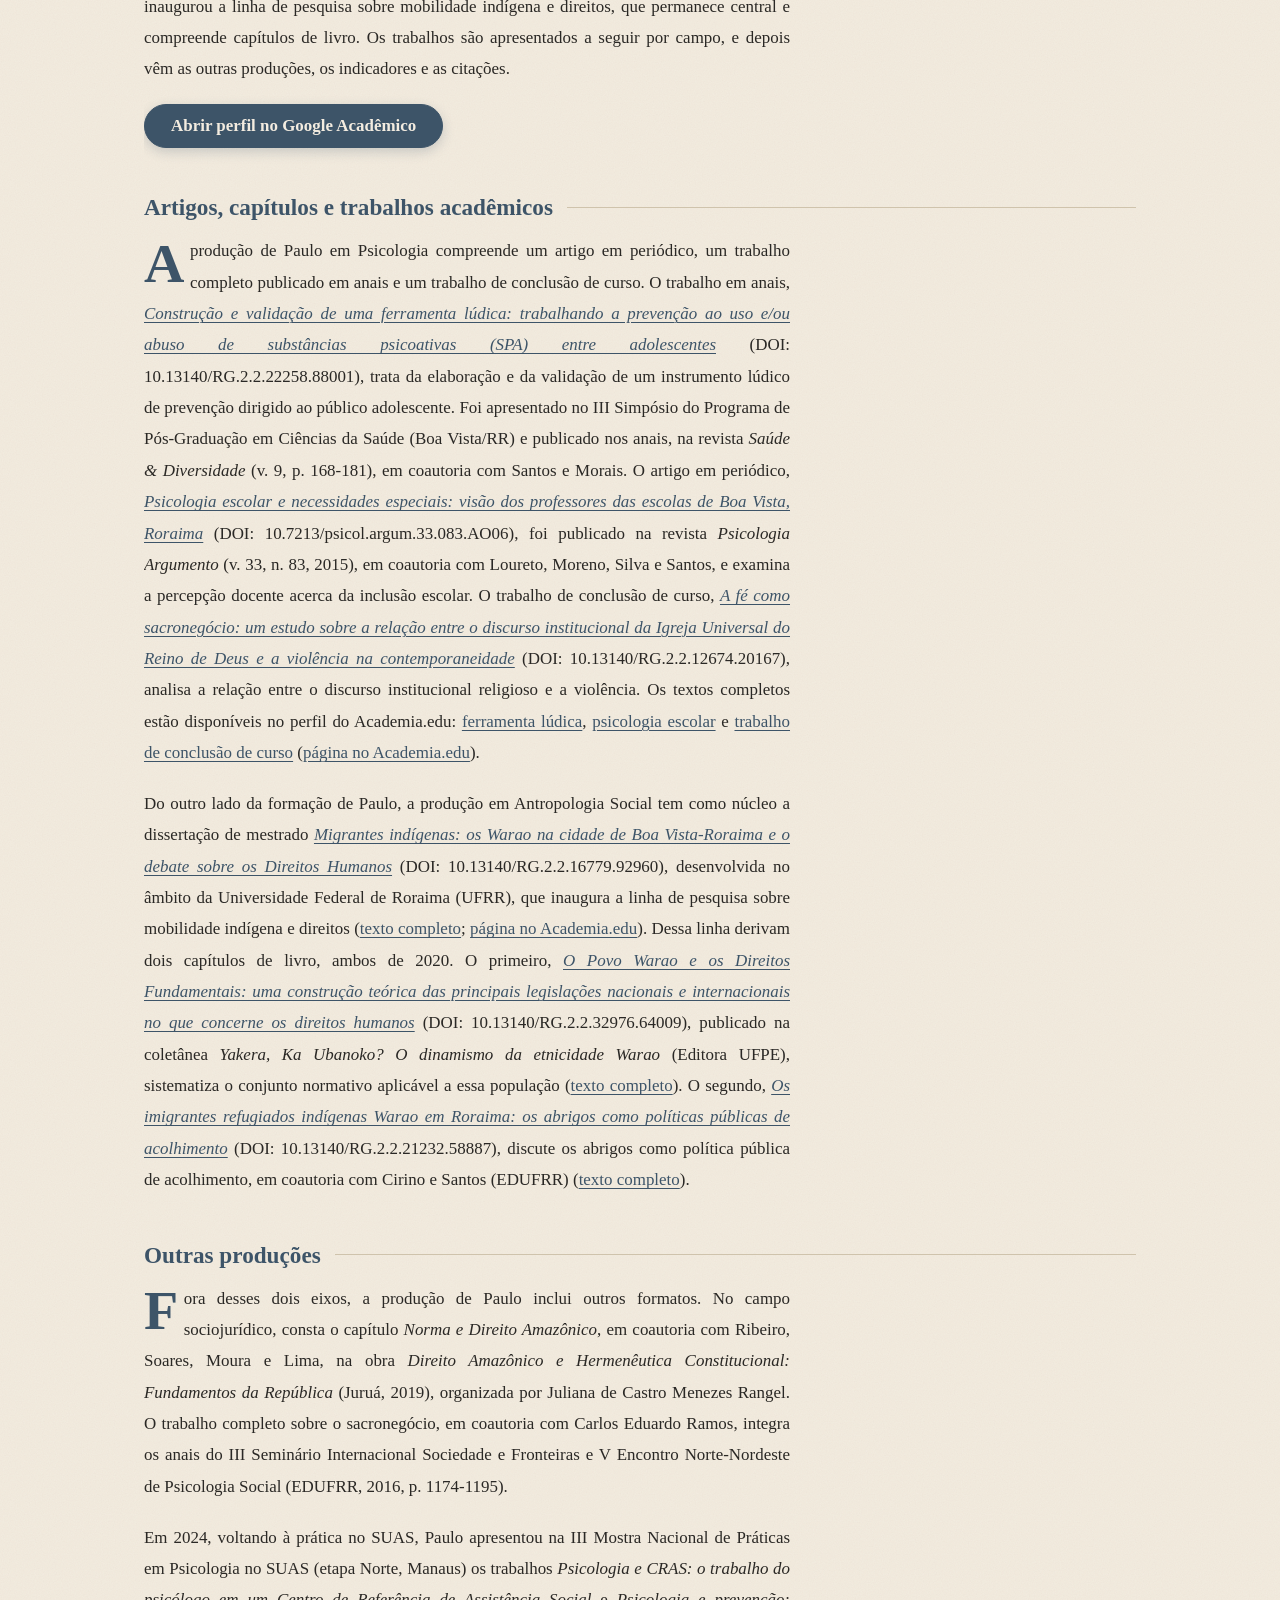
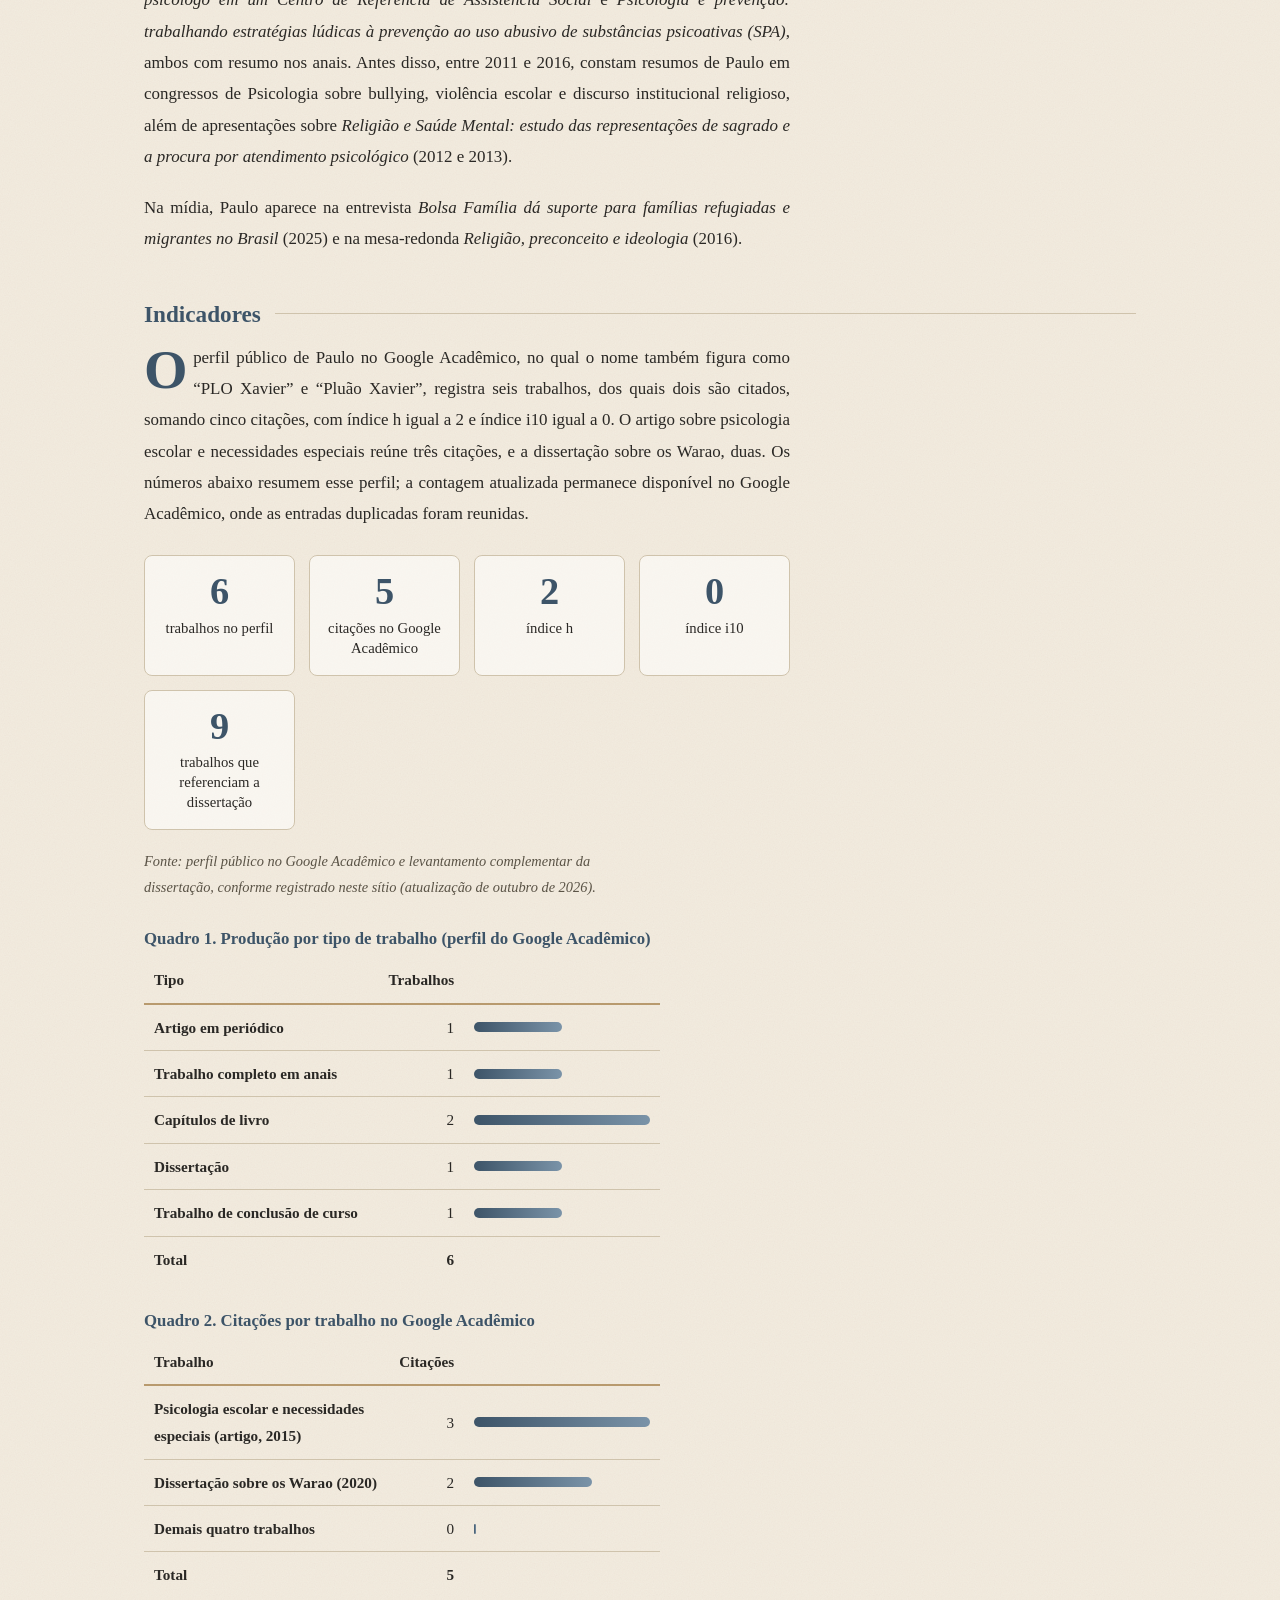
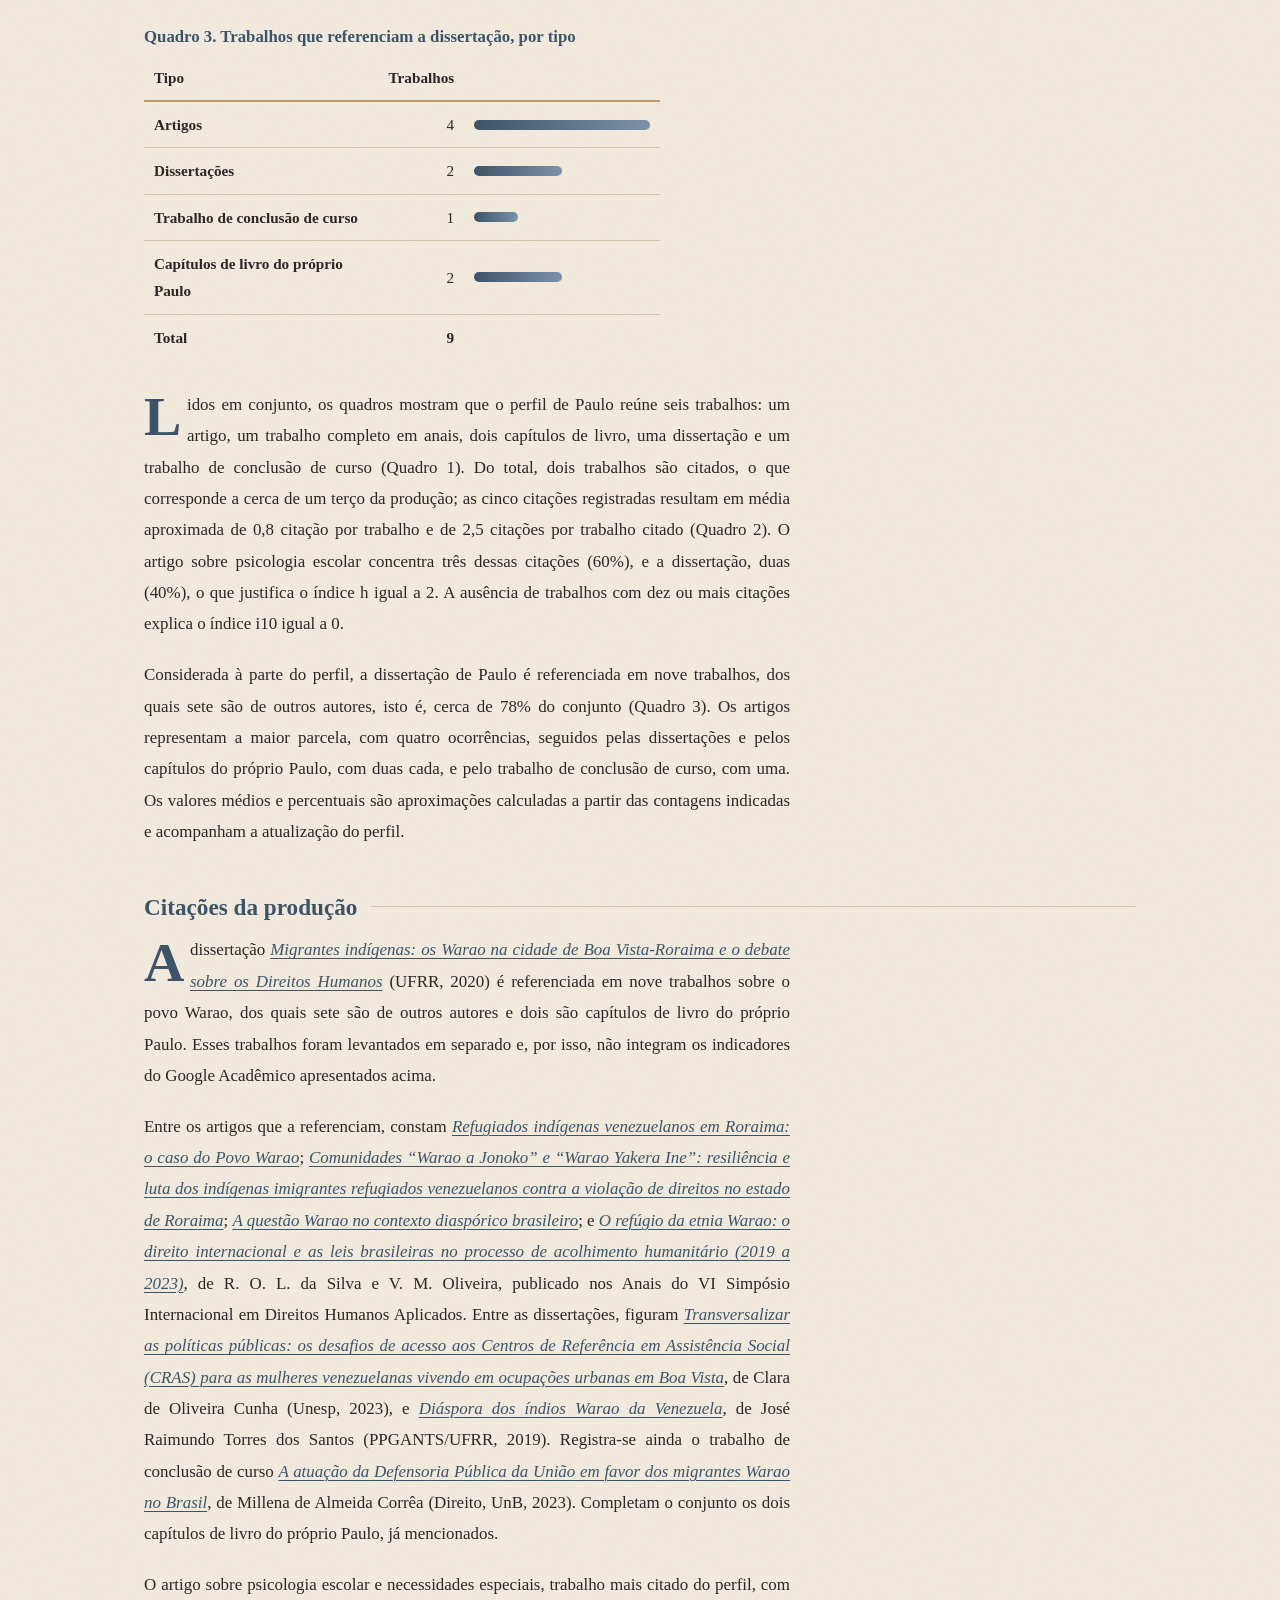
==== commit dd294c50: "Update index.html" ====
--- a/index.html
+++ b/index.html
@@ -305,23 +305,70 @@
 <section class="pagina" id="roraima" aria-labelledby="t-roraima">
   <h2 id="t-roraima">Psicologia em Roraima</h2>
   <div class="texto prosa">
-<p>Esta seção apresenta um panorama quantitativo da distribuição de psicólogas(os) no Brasil e em Roraima e examina, em caráter exploratório, a produção científica sobre a atuação da(o) psicóloga(o) no Centro de Referência de Assistência Social (CRAS) no estado. Os dados provêm do painel do Conselho Federal de Psicologia (CFP), atualizado em 14 de setembro de 2026, do Instituto Brasileiro de Geografia e Estatística (IBGE) e de estudos locais. A exposição adota a lógica do afunilamento, em que cada nível recorta o anterior: o país, o estado, a capital, a assistência social e, por fim, o CRAS.</p>
+<p>Esta seção apresenta um panorama quantitativo da distribuição de psicólogas(os) no Brasil e em Roraima e examina, em caráter exploratório, a produção científica sobre a atuação da(o) psicóloga(o) no Centro de Referência de Assistência Social (CRAS) no estado. Os dados provêm do painel do Conselho Federal de Psicologia (CFP), atualizado em 14 de setembro de 2026, do Instituto Brasileiro de Geografia e Estatística (IBGE), do Censo SUAS 2025 e de estudos locais. A exposição adota a lógica do afunilamento, em que cada nível recorta o anterior: o país, o estado, a capital, a assistência social e, por fim, o CRAS.</p>
 
 <h3 class="sub" id="psicologia-roraima">Distribuição de psicólogas(os): do âmbito nacional ao CRAS</h3>
 <ul class="funil">
   <li style="--w:100%"><b>Brasil: 612.789 psicólogas(os)</b><span>O contingente corresponde a aproximadamente 287 profissionais por 100 mil habitantes, calculados sobre a população estimada de 213,4 milhões em 2025.</span></li>
   <li style="--w:90%"><b>Roraima: 1.197 psicólogas(os)</b><span>O número representa cerca de 0,2% do contingente nacional, o menor entre os estados, e aproximadamente 162 profissionais por 100 mil habitantes (população estimada de 738,8 mil em 2025). Constam 1.015 mulheres (84,8%) e 157 homens; a soma por sexo (1.172) é inferior ao total, e a diferença de 25 registros não está especificada nos dados apresentados. Os registros do CFP seguem o endereço informado na ficha de cadastro profissional.</span></li>
   <li style="--w:80%"><b>Boa Vista: contagens disponíveis por área de atuação</b><span>A capital concentra 64,9% da população do estado (Censo 2022). Na educação, levantamento realizado em 2018 identificou 22 psicólogas(os). Na atenção básica em saúde, o sindicato da categoria registra 13 profissionais para 120 recomendados pelo CFP (2025).</span></li>
-  <li style="--w:70%"><b>Assistência social: 24 CRAS, com contingente de psicólogas(os) não identificado</b><span>A rede compreende 8 CRAS na capital (7 fixos e 1 itinerante) e 16 no interior. Não foram localizadas, em fonte pública, informações sobre o número de psicólogas(os) que atuam nos CRAS do estado; presume-se que o dado conste dos microdados do Censo SUAS. Em âmbito nacional, o Censo SUAS 2018 contabilizou 10.529 psicólogas(os) em CRAS, 10,2% dos trabalhadores dessas unidades (<a href="https://pepsic.bvsalud.org/scielo.php?script=sci_arttext&pid=S1519-549X2021000100014" rel="noopener noreferrer" target="_blank">CARVALHO et al., 2021</a>).</span></li>
+  <li style="--w:70%"><b>Assistência social: 24 CRAS e 32 registros de psicólogas(os) no Censo SUAS 2025</b><span>A rede compreende 8 CRAS na capital (7 fixos e 1 itinerante) e 16 no interior. No Censo SUAS 2025, os CRAS de Roraima somam 547 registros de trabalhadores, dos quais 32 (5,9%) de psicólogas(os), distribuídos em 18 das 24 unidades com registros de recursos humanos; 19 deles estão em Boa Vista. A contagem é de registros, e não de pessoas únicas (ver a subseção seguinte). Em âmbito nacional, o Censo SUAS 2018 contabilizou 10.529 psicólogas(os) em CRAS, 10,2% dos trabalhadores dessas unidades (<a href="https://pepsic.bvsalud.org/scielo.php?script=sci_arttext&pid=S1519-549X2021000100014" rel="noopener noreferrer" target="_blank">CARVALHO et al., 2021</a>).</span></li>
   <li style="--w:60%"><b>Produção científica sobre a atuação no CRAS: um único trabalho</b><span>Nas buscas realizadas, o único texto dedicado à atuação da(o) psicóloga(o) no CRAS em Roraima é <em>Psicologia e SUAS</em> (XAVIER, 2022), elaborado pelo autor deste sítio a partir da experiência em um CRAS de Boa Vista.</span></li>
 </ul>
-<p>O panorama descreve uma categoria numericamente pequena e em expansão (671 inscritos em 2018, 873 em 2023 e 1.197 em 2026, o que equivale a um aumento de aproximadamente 78% em relação a 2018), com contagens publicadas para os campos da educação e da saúde, mas não para o da assistência social. No CRAS, a produção publicada sobre a atuação profissional no estado restringe-se, nas buscas realizadas, a um único texto, de autoria do próprio autor deste sítio. Essa lacuna é detalhada na subseção seguinte.</p>
-<p class="fonte">Fontes: <a href="https://www2.cfp.org.br/infografico/quantos-somos/" rel="noopener noreferrer" target="_blank">CFP, A Psicologia em números</a>; <a href="https://ibge.gov.br/cidades-e-estados/rr/" rel="noopener noreferrer" target="_blank">IBGE, Roraima</a> (Censo 2022 e estimativa de 2025); população do Brasil em 2025, segundo estimativa do IBGE (213.421.037); <a href="https://www.scielo.br/j/pcp/a/TVTRWwHGLSBnwWB4Jqp75Xp/" rel="noopener noreferrer" target="_blank">Silva e Souza, 2023</a>; <a href="https://www.folhabv.com.br/saude-e-bem-estar/dia-do-psicologo-os-desafios-e-o-futuro-da-profissao-em-roraima/" rel="noopener noreferrer" target="_blank">Folha BV</a>, com dados do Sindpsi-RR. As taxas por 100 mil habitantes e os percentuais são cálculos próprios; contagens referentes a anos distintos podem empregar critérios distintos.</p>
+<p>O panorama descreve uma categoria numericamente pequena e em expansão (671 inscritos em 2018, 873 em 2023 e 1.197 em 2026, o que equivale a um aumento de aproximadamente 78% em relação a 2018), com contagens para os campos da educação e da saúde e, a partir do Censo SUAS 2025, também para o da assistência social. No CRAS, a produção científica publicada sobre a atuação profissional no estado restringe-se, nas buscas realizadas, a um único texto, de autoria do próprio autor deste sítio. Os dados do Censo SUAS 2025 são apresentados na subseção seguinte; a lacuna de produção, na posterior.</p>
+<p class="fonte">Fontes: <a href="https://www2.cfp.org.br/infografico/quantos-somos/" rel="noopener noreferrer" target="_blank">CFP, A Psicologia em números</a>; <a href="https://ibge.gov.br/cidades-e-estados/rr/" rel="noopener noreferrer" target="_blank">IBGE, Roraima</a> (Censo 2022 e estimativa de 2025); população do Brasil em 2025, segundo estimativa do IBGE (213.421.037); <a href="https://www.scielo.br/j/pcp/a/TVTRWwHGLSBnwWB4Jqp75Xp/" rel="noopener noreferrer" target="_blank">Silva e Souza, 2023</a>; <a href="https://www.folhabv.com.br/saude-e-bem-estar/dia-do-psicologo-os-desafios-e-o-futuro-da-profissao-em-roraima/" rel="noopener noreferrer" target="_blank">Folha BV</a>, com dados do Sindpsi-RR; Censo SUAS 2025 (Ministério do Desenvolvimento e Assistência Social), tabelas de recursos humanos, em recorte agregado para Roraima. As taxas por 100 mil habitantes e os percentuais são cálculos próprios; contagens referentes a anos distintos podem empregar critérios distintos.</p>
+
+<h3 class="sub" id="censo-suas-roraima">Psicólogas(os) no SUAS de Roraima: Censo SUAS 2025</h3>
+<p>O Censo SUAS registra, a cada ano, os trabalhadores das unidades da rede socioassistencial. O recorte aqui utilizado reúne as tabelas de recursos humanos de onze módulos (CRAS, CREAS, Centro POP, Centro de Convivência, Unidade de Acolhimento, Família Acolhedora, Posto de Cadastramento do CadÚnico, gestões e fundos municipais e estaduais) e identifica como psicólogas(os) os registros cuja profissão declarada é Psicologia. Nesse conjunto, o Censo SUAS 2025 contabiliza <strong>161 registros de psicólogas(os) em Roraima</strong>: 110 em módulos municipais e 51 em módulos de esfera estadual (50 na Gestão Estadual do SUAS e 1 no Fundo Estadual). Entre os módulos municipais, 41 registros pertencem à base de Unidades de Acolhimento com código IBGE 14, que identifica o estado, mas não o município, e por isso não são atribuídos a nenhuma cidade. Dos 69 registros associados a um município nominal, 43 (62,3%) estão em Boa Vista.</p>
+<p>Cumpre ressalvar a unidade de contagem: trata-se de <em>registros</em> de trabalhadores por módulo, e não de pessoas únicas, de modo que uma(um) profissional pode constar em mais de um serviço e o total de 161 não equivale a 161 psicólogas(os). Por essa razão, os módulos não devem ser somados para afirmar o número de indivíduos.</p>
+<table class="tab-est">
+  <caption>Quadro 4. Registros de psicólogas(os) e de trabalhadores (RH) nos CRAS e CREAS de Roraima, por município (Censo SUAS 2025)</caption>
+  <thead><tr><th scope="col">Município</th><th scope="col" class="n">CRAS</th><th scope="col" class="n">CREAS</th></tr></thead>
+  <tbody>
+    <tr><th scope="row">Boa Vista</th><td class="n">19 de 323</td><td class="n">13 de 77</td></tr>
+    <tr><th scope="row">Alto Alegre</th><td class="n">2 de 24</td><td class="n">1 de 9</td></tr>
+    <tr><th scope="row">Amajari</th><td class="n">1 de 5</td><td class="n">1 de 5</td></tr>
+    <tr><th scope="row">Bonfim</th><td class="n">2 de 19</td><td class="n">1 de 6</td></tr>
+    <tr><th scope="row">Cantá</th><td class="n">2 de 18</td><td class="n">1 de 5</td></tr>
+    <tr><th scope="row">Caracaraí</th><td class="n">0 de 25</td><td class="n">1 de 5</td></tr>
+    <tr><th scope="row">Caroebe</th><td class="n">1 de 18</td><td class="n">1 de 5</td></tr>
+    <tr><th scope="row">Iracema</th><td class="n">1 de 23</td><td class="n">1 de 3</td></tr>
+    <tr><th scope="row">Mucajaí</th><td class="n">0 de 4</td><td class="n">1 de 3</td></tr>
+    <tr><th scope="row">Normandia</th><td class="n">1 de 19</td><td class="n">1 de 9</td></tr>
+    <tr><th scope="row">Pacaraima</th><td class="n">1 de 41</td><td class="n">1 de 9</td></tr>
+    <tr><th scope="row">Rorainópolis</th><td class="n">1 de 13</td><td class="n">1 de 9</td></tr>
+    <tr><th scope="row">São João da Baliza</th><td class="n">0 de 1</td><td class="n">1 de 2</td></tr>
+    <tr><th scope="row">São Luiz</th><td class="n">1 de 12</td><td class="n">sem RH</td></tr>
+    <tr><th scope="row">Uiramutã</th><td class="n">0 de 2</td><td class="n">1 de 2</td></tr>
+  </tbody>
+  <tfoot><tr><th scope="row">Roraima</th><td class="n">32 de 547</td><td class="n">26 de 149</td></tr></tfoot>
+</table>
+<p class="fonte">Cada célula indica os registros de psicólogas(os) sobre o total de registros de recursos humanos (RH) do módulo no município. “Sem RH” significa que o arquivo não traz trabalhadores desse módulo no município, o que não demonstra ausência do serviço.</p>
+<p>Nos CRAS, os 32 registros correspondem a 5,9% dos 547 registros de trabalhadores e aparecem em 18 das 24 unidades com registros de recursos humanos, o que inclui as 8 unidades de Boa Vista. Em 11 dos 15 municípios há ao menos um registro de psicóloga(o) no CRAS; em Caracaraí, Mucajaí, São João da Baliza e Uiramutã, embora haja registros de recursos humanos, nenhum deles é de psicóloga(o). Nos CREAS, são 26 registros em 149 (17,4%), presentes nas 15 unidades que constam do arquivo, 13 delas em Boa Vista. Os demais registros distribuem-se entre Unidades de Acolhimento (44, dos quais 3 em Boa Vista e 41 sem município identificado), Centros de Convivência (4, todos em Boa Vista), gestões municipais (3, todos em Boa Vista) e a equipe do Serviço de Família Acolhedora (1, em Boa Vista). Nos Centros POP e nos Postos de Cadastramento do CadÚnico, não há registros de psicóloga(o).</p>
+<table class="tab-est">
+  <caption>Quadro 5. Perfil dos 32 registros de psicólogas(os) nos CRAS de Roraima (Censo SUAS 2025)</caption>
+  <thead><tr><th scope="col">Característica</th><th scope="col" class="n">Registros</th><th scope="col" class="g"><span class="sr">Proporção</span></th></tr></thead>
+  <tbody>
+    <tr><th scope="row">Sexo: feminino</th><td class="n">23 (71,9%)</td><td class="g" aria-hidden="true"><span class="bar" style="width:71.9%"></span></td></tr>
+    <tr><th scope="row">Sexo: masculino</th><td class="n">9 (28,1%)</td><td class="g" aria-hidden="true"><span class="bar" style="width:28.1%"></span></td></tr>
+    <tr><th scope="row">Vínculo: servidor(a) estatutário(a)</th><td class="n">22 (68,8%)</td><td class="g" aria-hidden="true"><span class="bar" style="width:68.8%"></span></td></tr>
+    <tr><th scope="row">Vínculo: servidor(a) temporário(a)</th><td class="n">7 (21,9%)</td><td class="g" aria-hidden="true"><span class="bar" style="width:21.9%"></span></td></tr>
+    <tr><th scope="row">Vínculo: comissionado(a)</th><td class="n">3 (9,4%)</td><td class="g" aria-hidden="true"><span class="bar" style="width:9.4%"></span></td></tr>
+    <tr><th scope="row">Carga horária: 21 a 30 horas semanais</th><td class="n">27 (84,4%)</td><td class="g" aria-hidden="true"><span class="bar" style="width:84.4%"></span></td></tr>
+    <tr><th scope="row">Carga horária: 31 a 40 horas semanais</th><td class="n">5 (15,6%)</td><td class="g" aria-hidden="true"><span class="bar" style="width:15.6%"></span></td></tr>
+    <tr><th scope="row">Escolaridade: superior completo</th><td class="n">23 (71,9%)</td><td class="g" aria-hidden="true"><span class="bar" style="width:71.9%"></span></td></tr>
+    <tr><th scope="row">Escolaridade: especialização</th><td class="n">9 (28,1%)</td><td class="g" aria-hidden="true"><span class="bar" style="width:28.1%"></span></td></tr>
+    <tr><th scope="row">Serviço principal: PAIF</th><td class="n">25 (78,1%)</td><td class="g" aria-hidden="true"><span class="bar" style="width:78.1%"></span></td></tr>
+    <tr><th scope="row">Serviço principal: outros serviços da proteção social básica</th><td class="n">7 (21,9%)</td><td class="g" aria-hidden="true"><span class="bar" style="width:21.9%"></span></td></tr>
+  </tbody>
+</table>
+<p>Predominam registros de mulheres, de vínculo estatutário e de carga horária de 21 a 30 horas semanais, e o serviço principal declarado é, na maior parte, o Serviço de Proteção e Atendimento Integral à Família (PAIF). Entre os demais serviços principais, constam o Serviço de Proteção Social Básica no Domicílio (3), o Serviço de Convivência e Fortalecimento de Vínculos (2) e a Concessão de Benefícios Eventuais (1). Todos os registros têm ensino superior completo, 9 deles com especialização.</p>
+<p class="fonte">Fonte: Censo SUAS 2025, tabelas de recursos humanos, em recorte agregado para Roraima; as proporções são cálculos próprios. Estatística descritiva de um único ano: não permite inferir suficiência de equipes, cobertura da população, carga real de trabalho ou qualidade do atendimento, e os registros de conselheiros dos conselhos de assistência social não integram as contagens de trabalhadores.</p>
 
 <h3 class="sub" id="um-trabalho">Produção científica sobre a atuação da(o) psicóloga(o) no CRAS em Roraima</h3>
 <p>Nas buscas exploratórias realizadas em outubro de 2026, o único trabalho identificado que trata especificamente da atuação da(o) psicóloga(o) no CRAS em Roraima é <a href="https://doi.org/10.13140/RG.2.2.27653.83688" rel="noopener noreferrer" target="_blank"><em>Psicologia e SUAS: o psicólogo na proteção social básica</em></a>, de autoria do autor deste sítio. Trata-se do trabalho de conclusão da especialização em Psicologia Social (2022), que analisa a atuação profissional na proteção social básica a partir da experiência em um CRAS de Boa Vista. A condição constitui limitação, e não avanço: um único texto, de autoria única e referente a um único serviço, não configura um corpo de literatura. Permanecem sem abordagem outros municípios, outros CRAS, o interior do estado e a perspectiva das pessoas atendidas. Cumpre distinguir esse recorte da produção de Psicologia sobre Roraima em outros temas, que existe: relatos e estudos sobre atenção psicossocial a migrantes em <a href="https://dspace.unila.edu.br/items/76cced07-687b-4518-9f16-4e08e85063ab" rel="noopener noreferrer" target="_blank">abrigos</a> e em <a href="https://revista.redeunida.org.br/ojs/index.php/rede-unida/article/view/2239" rel="noopener noreferrer" target="_blank">CAPS de Boa Vista</a>, sobre a <a href="https://periodicos.uerr.edu.br/index.php/ambiente/en/article/view/1267" rel="noopener noreferrer" target="_blank">saúde mental de imigrantes venezuelanos</a> e sobre <a href="https://revista.ufrr.br/textosedebates/article/view/7811" rel="noopener noreferrer" target="_blank">Psicologia e povos indígenas em Roraima</a>.</p>
 <table class="tab-est">
-  <caption>Quadro 4. Trabalhos de Roraima mais próximos do tema</caption>
+  <caption>Quadro 6. Trabalhos de Roraima mais próximos do tema</caption>
   <thead><tr><th scope="col">Trabalho</th><th scope="col">Foco</th><th scope="col">Trata da atuação da(o) psicóloga(o) no CRAS?</th></tr></thead>
   <tbody>
     <tr><th scope="row"><em>Psicologia e SUAS</em> (Xavier, 2022)</th><td>Atuação da(o) psicóloga(o) na proteção social básica, a partir do CRAS</td><td>Sim (autoria do autor deste sítio)</td></tr>
@@ -349,7 +396,7 @@
 </ul>
 <p>Relatos de experiência, estudos de caso e pesquisas de mestrado constituem percursos metodológicos possíveis para respondê-las. Quanto à terceira questão, estudo do IPEA com indicadores do Censo SUAS 2019 registra que cerca de 70% dos CRAS e CREAS não possuíam equipe de referência completa e que apenas 10% dos trabalhadores atuavam havia mais de cinco anos na unidade (<a href="https://repositorio.ipea.gov.br/server/api/core/bitstreams/02558615-2217-436f-82f0-d39118500ab3/content" rel="noopener noreferrer" target="_blank">IPEA</a>).</p>
 <table class="tab-est">
-  <caption>Quadro 5. Indicadores de contexto</caption>
+  <caption>Quadro 7. Indicadores de contexto</caption>
   <thead><tr><th scope="col">Indicador</th><th scope="col">Valor</th><th scope="col">Fonte</th></tr></thead>
   <tbody>
     <tr><th scope="row">Artigos que atenderam a todos os critérios na revisão sobre o CRAS (2011–2020)</th><td>35 de 182 (19,2%)</td><td>Sousa et al., 2021</td></tr>
@@ -357,11 +404,13 @@
     <tr><th scope="row">Psicólogas(os) da educação em Boa Vista, entre os inscritos no estado (2018)</th><td>22 de 671 (3,3%)</td><td>Silva e Souza, 2023</td></tr>
     <tr><th scope="row">Psicólogas(os) na atenção básica de saúde de Boa Vista, frente ao recomendado pelo CFP (2025)</th><td>13 de 120 (10,8%)</td><td><a href="https://www.folhabv.com.br/saude-e-bem-estar/dia-do-psicologo-os-desafios-e-o-futuro-da-profissao-em-roraima/" rel="noopener noreferrer" target="_blank">Folha BV</a>, com dados do Sindpsi-RR</td></tr>
     <tr><th scope="row">Trabalhos encontrados sobre a atuação da(o) psicóloga(o) no CRAS em Roraima</th><td>1 (autoria do autor deste sítio, 2022)</td><td>Busca exploratória, out. 2026</td></tr>
-    <tr><th scope="row">CRAS em Roraima</th><td>24 (8 na capital, sendo 7 fixos e 1 itinerante, e 16 no interior)</td><td>Informação do autor, com base na rede local</td></tr>
+    <tr><th scope="row">CRAS em Roraima</th><td>24 (8 na capital, sendo 7 fixos e 1 itinerante, e 16 no interior)</td><td>Informação do autor, com base na rede local; o Censo SUAS 2025 traz registros de RH de 24 unidades</td></tr>
+    <tr><th scope="row">Registros de psicólogas(os) nos CRAS de Roraima (2025)</th><td>32 de 547 registros de trabalhadores (5,9%); 19 em Boa Vista</td><td>Censo SUAS 2025</td></tr>
+    <tr><th scope="row">Registros de psicólogas(os) nos CREAS de Roraima (2025)</th><td>26 de 149 registros de trabalhadores (17,4%); 13 em Boa Vista</td><td>Censo SUAS 2025</td></tr>
   </tbody>
 </table>
-<p class="fonte">Nota metodológica: trata-se de estatística descritiva, com percentuais calculados a partir dos valores publicados nas fontes. Os valores provêm de pesquisas e levantamentos distintos, referentes a anos distintos, e não permitem inferências sobre a literatura em geral. O dado mais direto, o número de psicólogas(os) que atuam nos CRAS de Roraima, não foi localizado e presume-se disponível nos microdados do Censo SUAS.</p>
-<p class="fonte">Fontes: <a href="https://doi.org/10.26864/PCS.v11.n2.8" rel="noopener noreferrer" target="_blank">revisão sistemática sobre a atuação do psicólogo no CRAS (2011–2020)</a>; <a href="https://www.scielo.br/j/pcp/a/TVTRWwHGLSBnwWB4Jqp75Xp/" rel="noopener noreferrer" target="_blank">Psicólogas(os) no Sistema Educacional de Boa Vista/Roraima</a> (<em>Psicologia: Ciência e Profissão</em>); <a href="https://www.researchgate.net/publication/378797923_PSICOLOGIA_E_SUAS_o_psicologo_na_protecao_social_basica" rel="noopener noreferrer" target="_blank">Psicologia e SUAS: o psicólogo na proteção social básica</a>; defesas do <a href="https://sigaa.ufrr.br/sigaa/public/programa/defesas.jsf?lc=pt_BR&amp;id=1064" rel="noopener noreferrer" target="_blank">PPGSOF</a> e do <a href="https://sigaa.ufrr.br/sigaa/public/programa/defesas.jsf?lc=pt_BR&amp;id=1005" rel="noopener noreferrer" target="_blank">PROCISA</a>, da UFRR. Busca exploratória realizada em outubro de 2026, sem pretensão de censo.</p>
+<p class="fonte">Nota metodológica: trata-se de estatística descritiva, com percentuais calculados a partir dos valores publicados nas fontes. Os valores provêm de pesquisas e levantamentos distintos, referentes a anos distintos, e não permitem inferências sobre a literatura em geral. O número de registros de psicólogas(os) nos CRAS de Roraima provém do Censo SUAS 2025 (Quadro 4), e não de publicação científica.</p>
+<p class="fonte">Fontes: <a href="https://doi.org/10.26864/PCS.v11.n2.8" rel="noopener noreferrer" target="_blank">revisão sistemática sobre a atuação do psicólogo no CRAS (2011–2020)</a>; <a href="https://www.scielo.br/j/pcp/a/TVTRWwHGLSBnwWB4Jqp75Xp/" rel="noopener noreferrer" target="_blank">Psicólogas(os) no Sistema Educacional de Boa Vista/Roraima</a> (<em>Psicologia: Ciência e Profissão</em>); <a href="https://www.researchgate.net/publication/378797923_PSICOLOGIA_E_SUAS_o_psicologo_na_protecao_social_basica" rel="noopener noreferrer" target="_blank">Psicologia e SUAS: o psicólogo na proteção social básica</a>; defesas do <a href="https://sigaa.ufrr.br/sigaa/public/programa/defesas.jsf?lc=pt_BR&amp;id=1064" rel="noopener noreferrer" target="_blank">PPGSOF</a> e do <a href="https://sigaa.ufrr.br/sigaa/public/programa/defesas.jsf?lc=pt_BR&amp;id=1005" rel="noopener noreferrer" target="_blank">PROCISA</a>, da UFRR. Busca exploratória realizada em outubro de 2026, sem pretensão de censo. Dados de recursos humanos: Censo SUAS 2025.</p>
   </div>
 </section>
 
--- a/estilo.css
+++ b/estilo.css
@@ -355,23 +355,19 @@
 /* ===== Resumo do currículo (PDF) — só aparece na impressão ===== */
 #resumo-pdf{display:none}
 @media print{
-  @page{size:A4;margin:16mm 15mm}
+  @page{size:A4;margin:20mm 25mm}
   body>*:not(#resumo-pdf){display:none!important}
-  #resumo-pdf{display:block!important;font:10pt/1.4 Georgia,"Times New Roman",serif;color:#000;background:#fff}
-  #resumo-pdf h1{font-size:19pt;margin:0 0 2pt;letter-spacing:.2pt}
-  #resumo-pdf .id{margin:0 0 8pt;font-size:10pt}
-  #resumo-pdf h1,#resumo-pdf h2{font-family:Georgia,"Times New Roman",serif!important;color:#000!important}
-  #resumo-pdf h2{font-size:10.5pt;font-weight:700;line-height:1.3;text-transform:uppercase;letter-spacing:1pt;border:0;border-bottom:1px solid #000;padding:0 0 2pt;margin:9pt 0 4pt;break-after:avoid;background:none}
+  #resumo-pdf{display:block!important;font:12pt/1.5 "Times New Roman",Times,serif;color:#000;background:#fff}
+  #resumo-pdf h1,#resumo-pdf h2{font-family:"Times New Roman",Times,serif!important;color:#000!important}
+  #resumo-pdf h1{font-size:14pt;line-height:1.5;text-align:center;text-transform:uppercase;margin:0}
+  #resumo-pdf .id{margin:0 0 4pt;font-style:italic;text-align:center;border-bottom:1.2pt solid #000;padding-bottom:2pt;text-indent:0}
+  #resumo-pdf h2{font-size:12pt;font-weight:700;line-height:1.5;text-transform:uppercase;letter-spacing:0;border:0;border-bottom:.6pt solid #000;padding:0;margin:9pt 0 3pt;break-after:avoid;background:none}
   #resumo-pdf h1::before,#resumo-pdf h1::after,#resumo-pdf h2::before,#resumo-pdf h2::after{content:none!important;display:none!important}
-  #resumo-pdf p{margin:0 0 4pt;text-align:left}
+  #resumo-pdf p{margin:0;text-align:justify;text-indent:1.25cm}
   #resumo-pdf ul{margin:0;padding:0;list-style:none}
-  #resumo-pdf li{margin:0 0 3pt;padding-left:0;break-inside:avoid}
-  #resumo-pdf .ano{display:inline-block;min-width:34pt;font-weight:700}
-  #resumo-pdf small{font-size:9.5pt}
-  #resumo-pdf a{color:#000;text-decoration:none}
-  #resumo-pdf a::after{content:none!important}
-  #resumo-pdf .perfis a::after{content:" (" attr(href) ")"!important;font-size:8.5pt;word-break:break-all}
-  #resumo-pdf .rodape{margin-top:12pt;font-size:9pt;border-top:1px solid #000;padding-top:4pt}
+  #resumo-pdf li{margin:0;padding:0;display:flex;break-inside:avoid}
+  #resumo-pdf .ano{flex:0 0 1.4cm;font-weight:700}
+  #resumo-pdf .txt{flex:1}
 }
 
 
@@ -381,3 +377,9 @@
   .destaque-crepop,.funil li{background:linear-gradient(160deg,rgba(255,255,255,.07),rgba(255,255,255,.03));box-shadow:0 4px 14px rgba(0,0,0,.35)}
   .destaque-crepop .eixo{color:var(--sepia-txt)}
 }
+
+/* ===== Abertura: frase de apresentação e atalhos ===== */
+.capa .lead{margin:16px auto 0;max-width:520px;font:400 1.05em/1.6 var(--serif);color:var(--suave);animation:sobe .9s .8s ease-out backwards}
+.capa .capa-acoes{justify-content:center;margin-top:22px;animation:sobe .9s .95s ease-out backwards}
+.capa blockquote{animation-delay:1.1s}
+@media(max-width:480px){.capa .capa-acoes{flex-direction:column;align-items:stretch}}
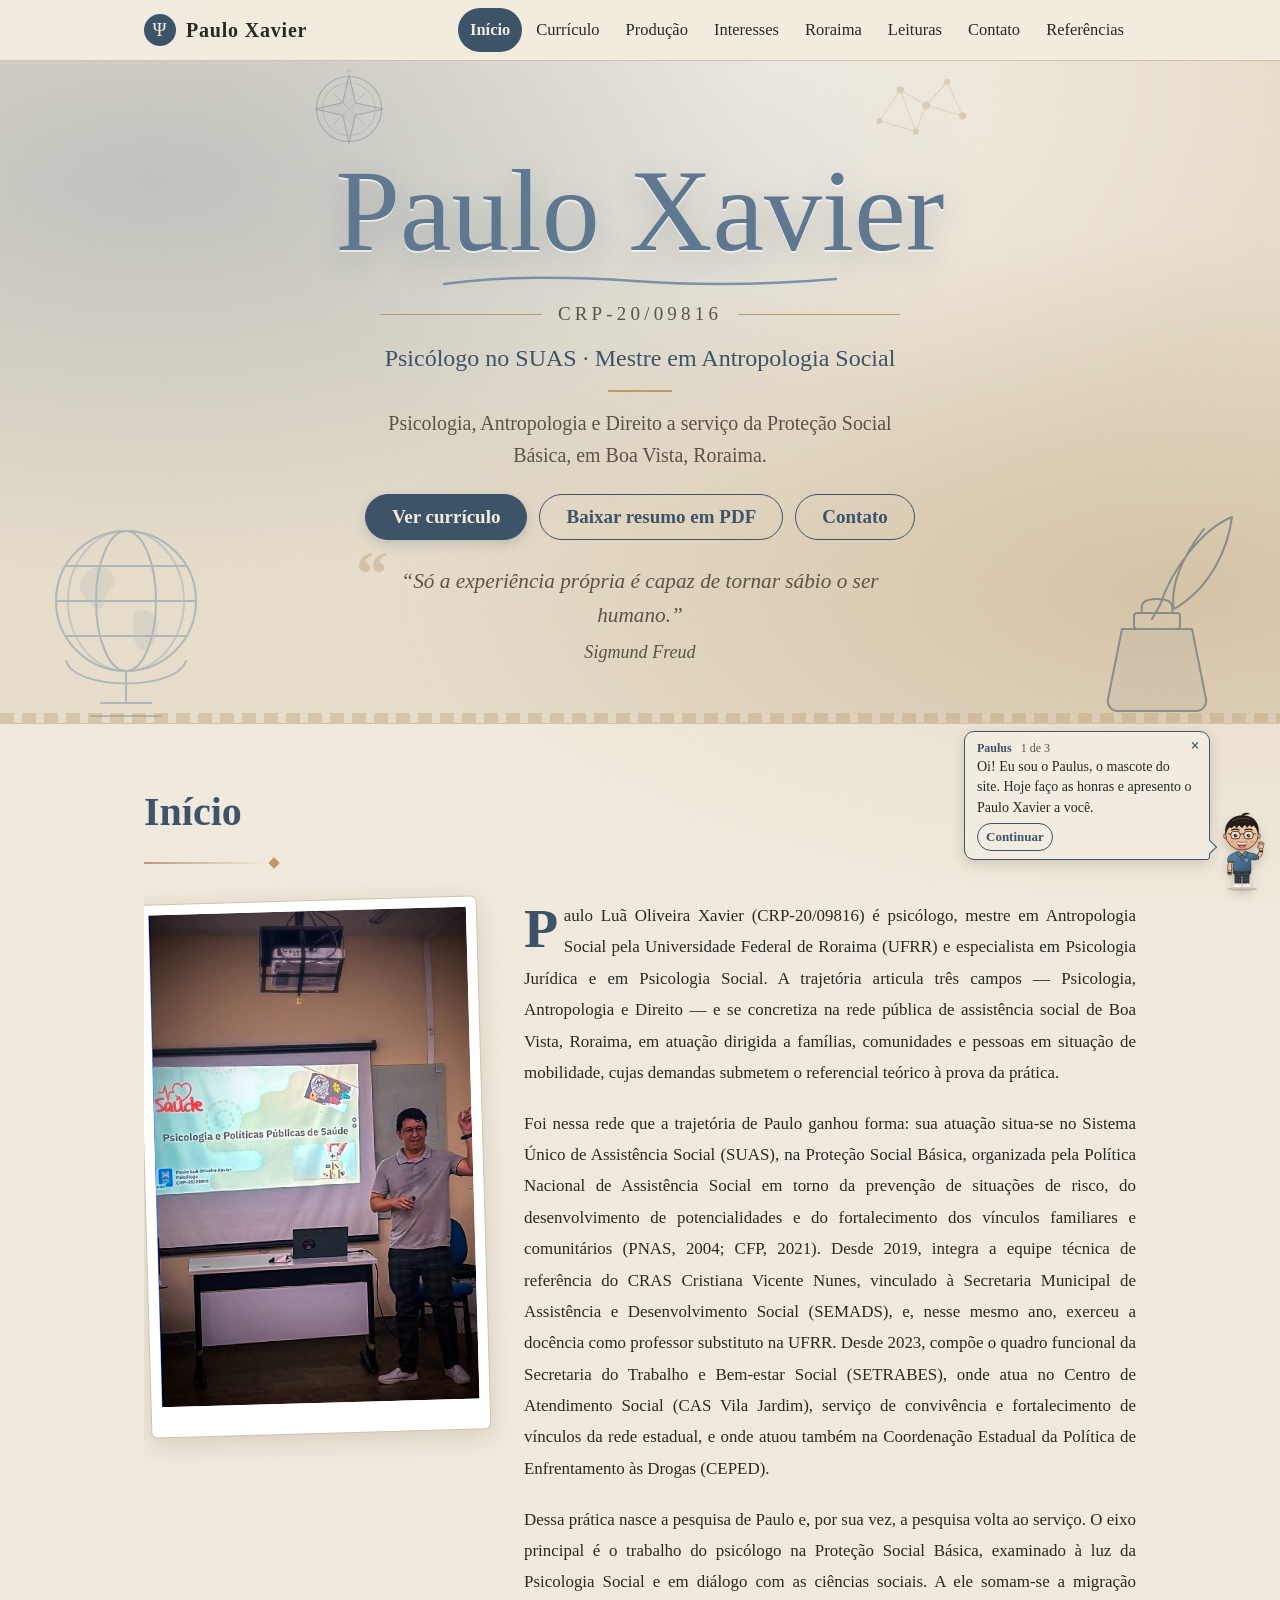
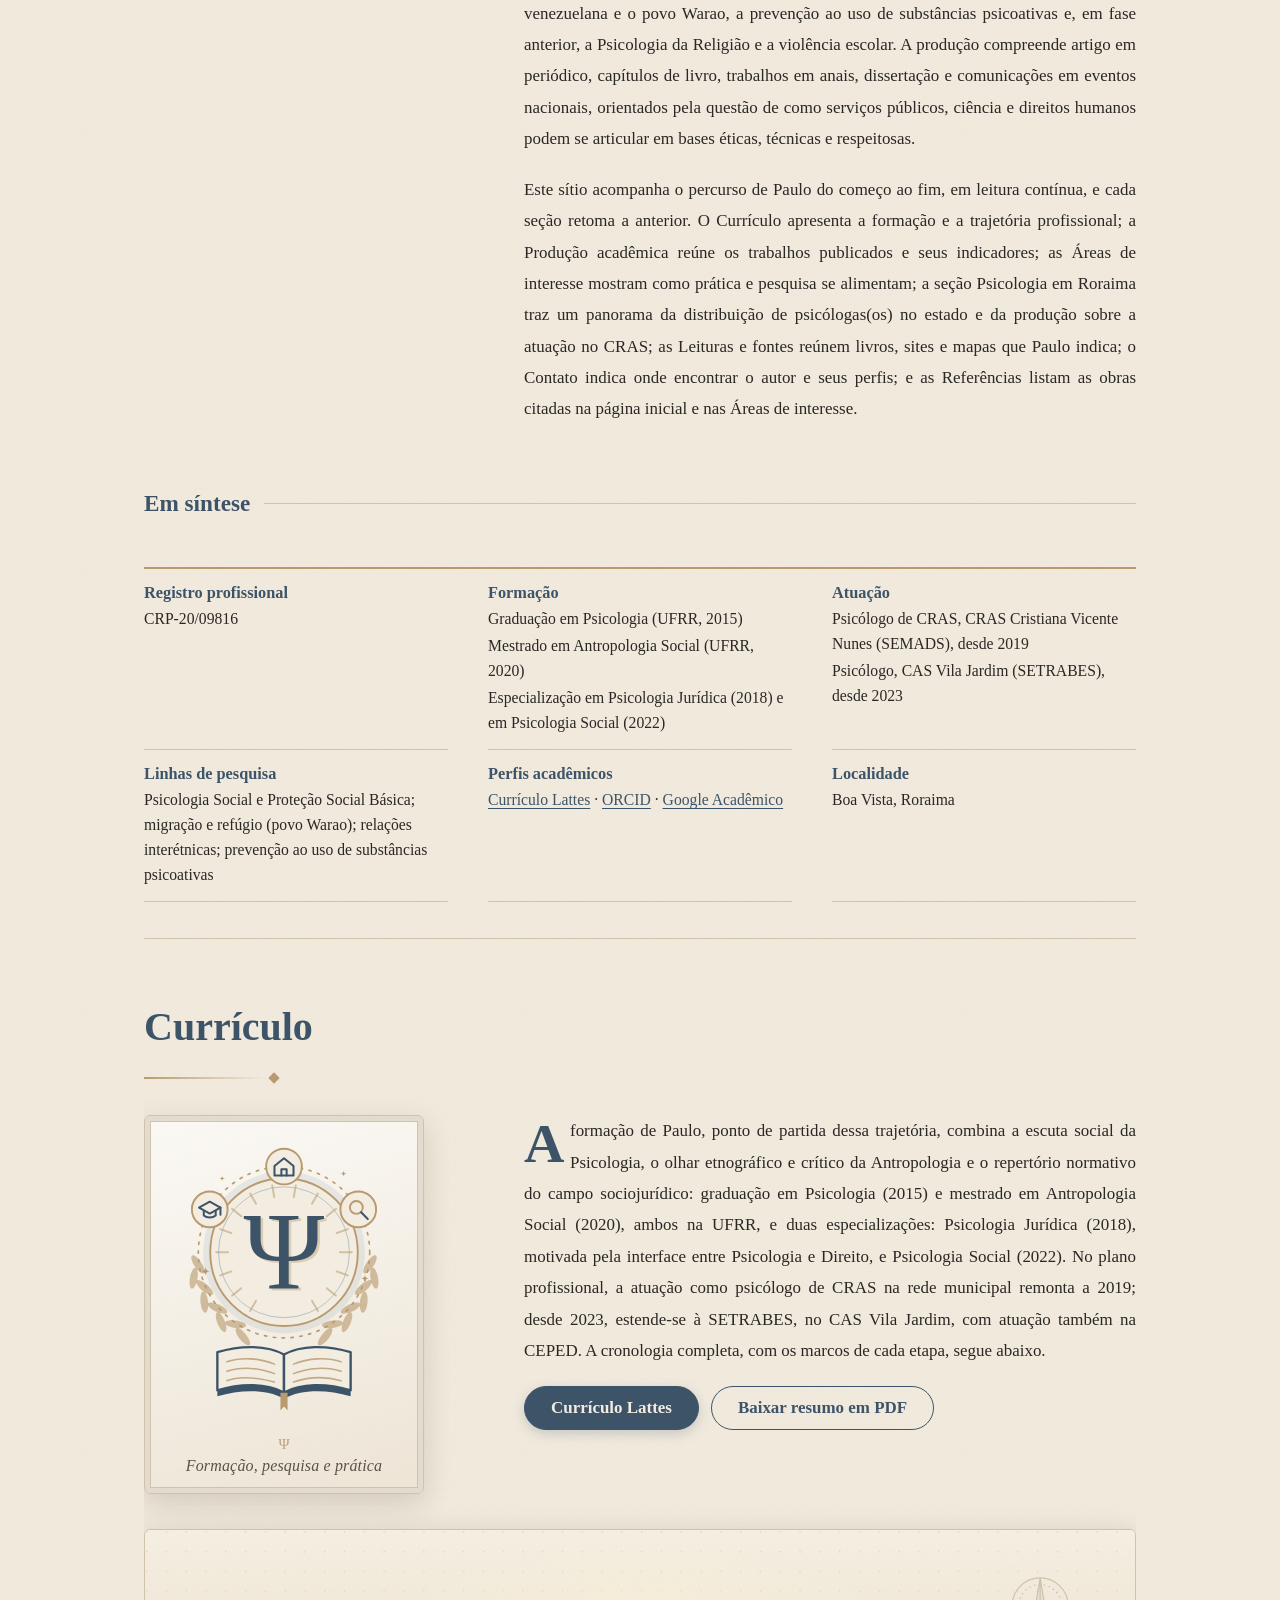
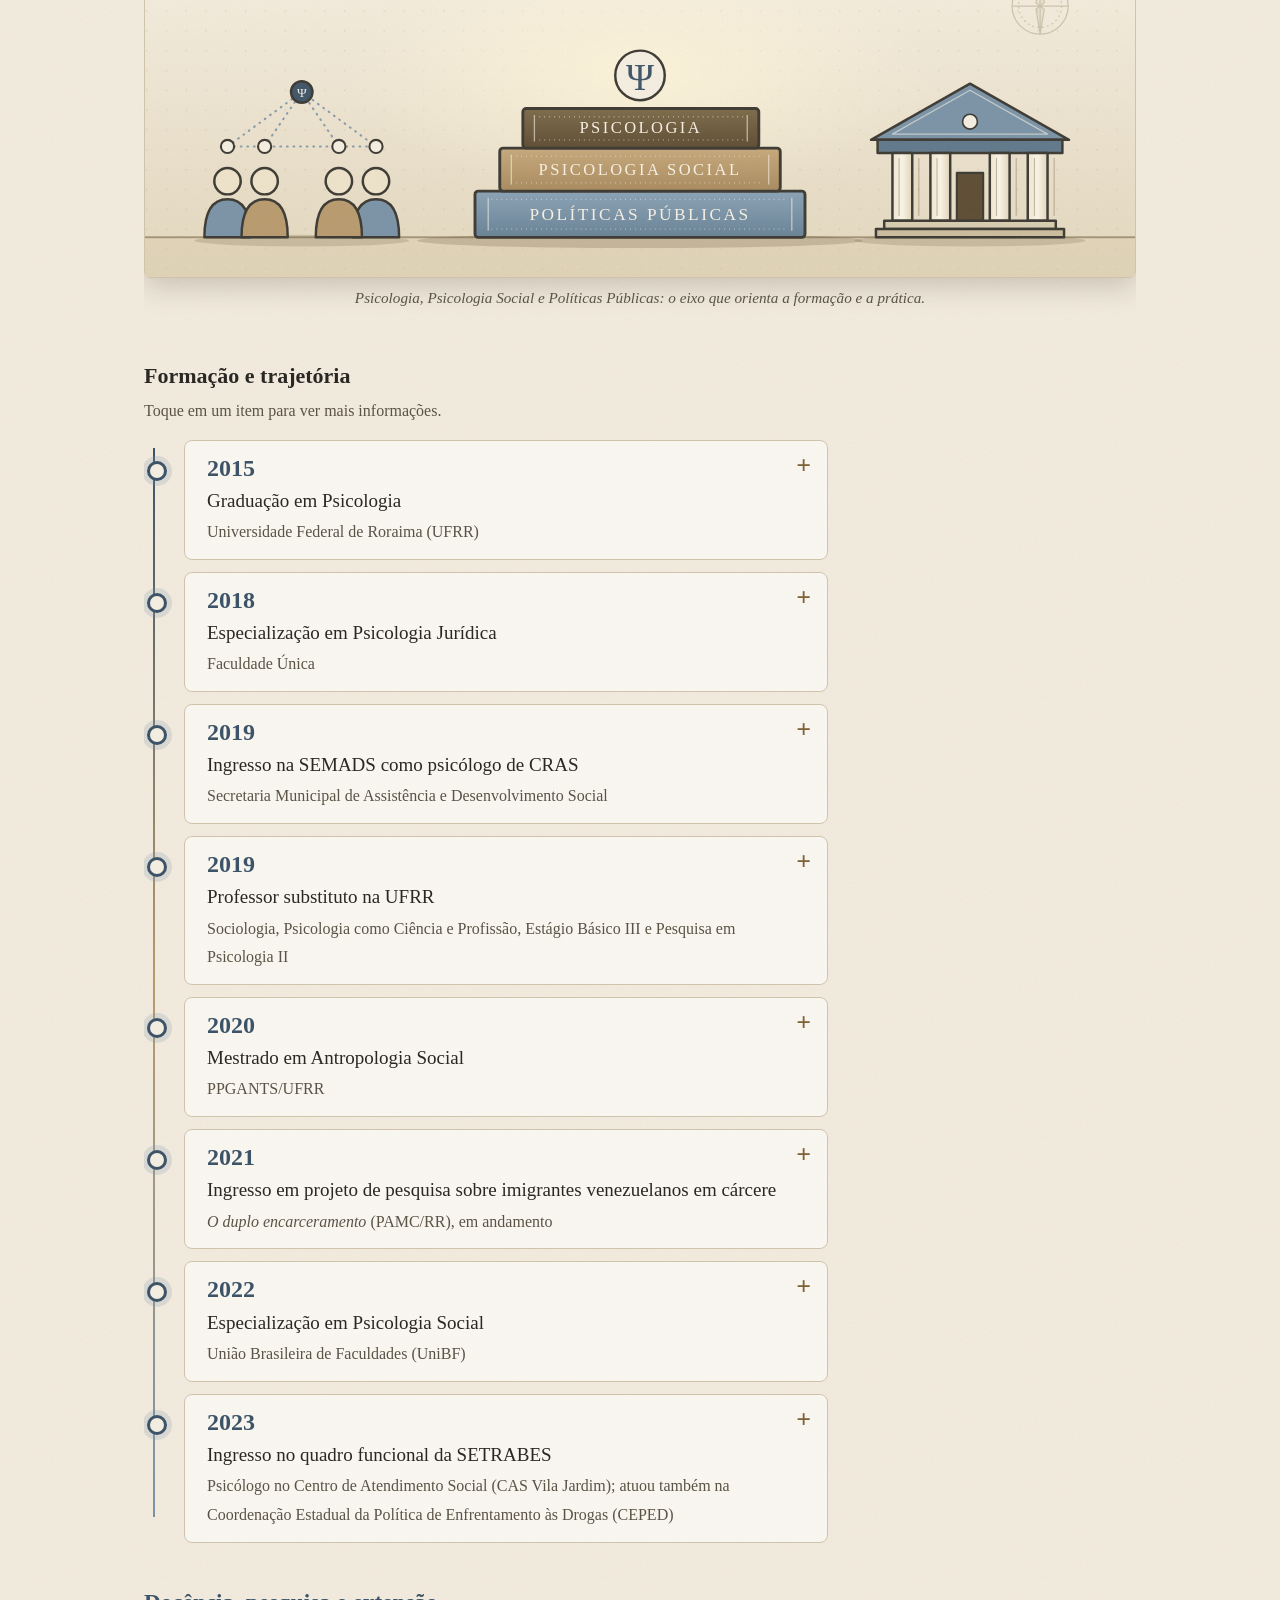
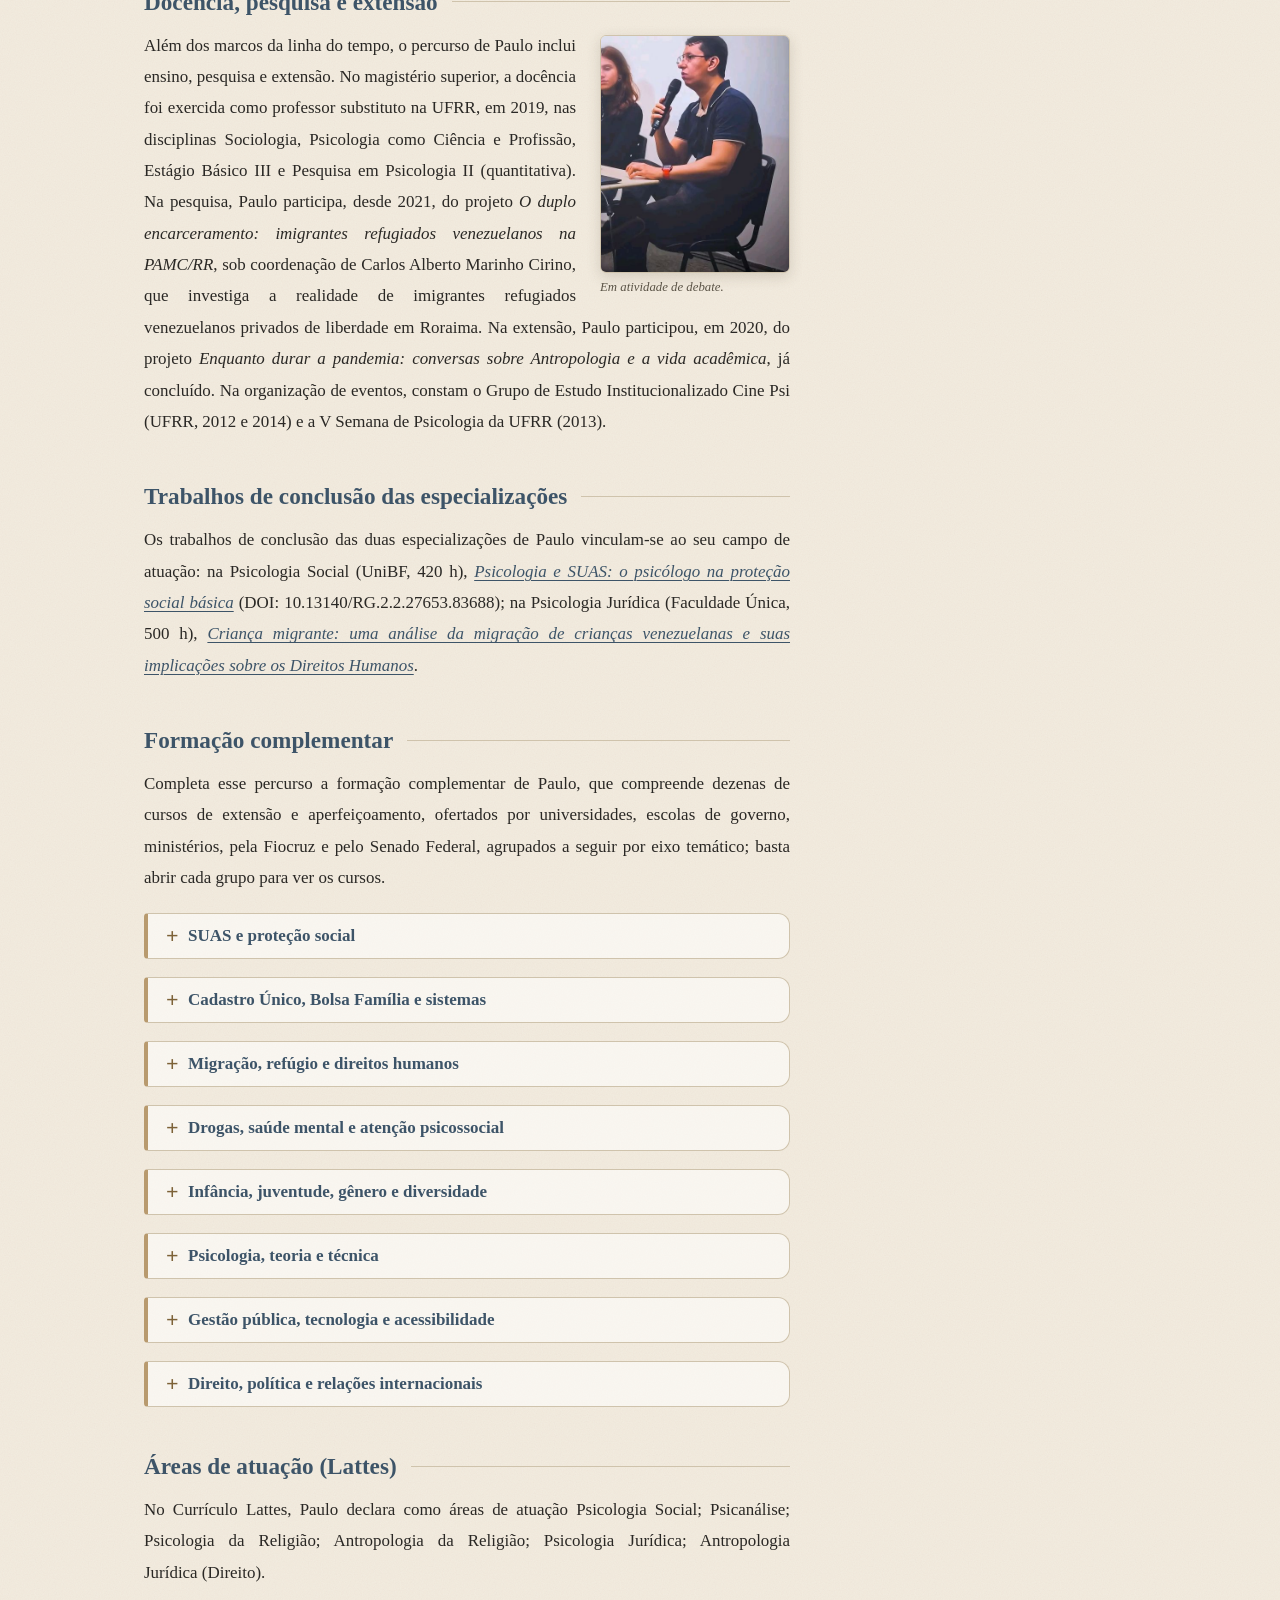
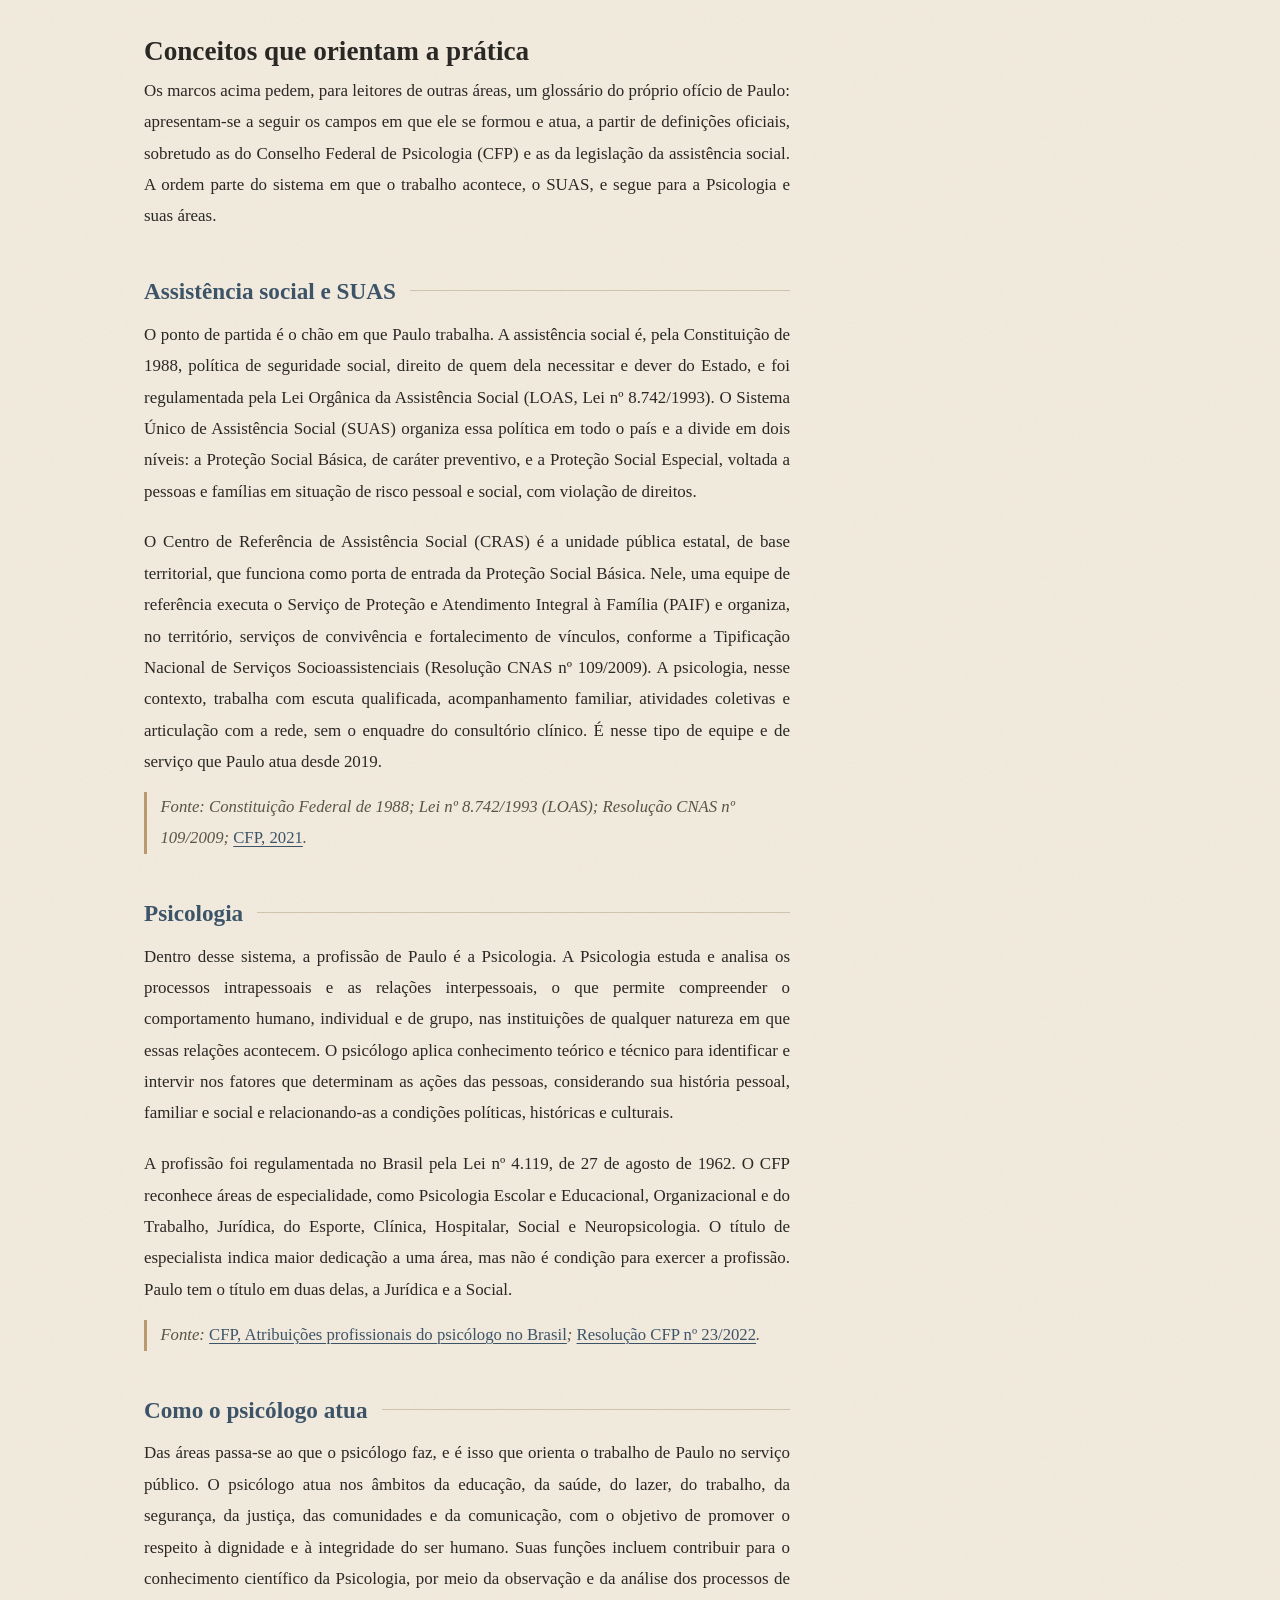
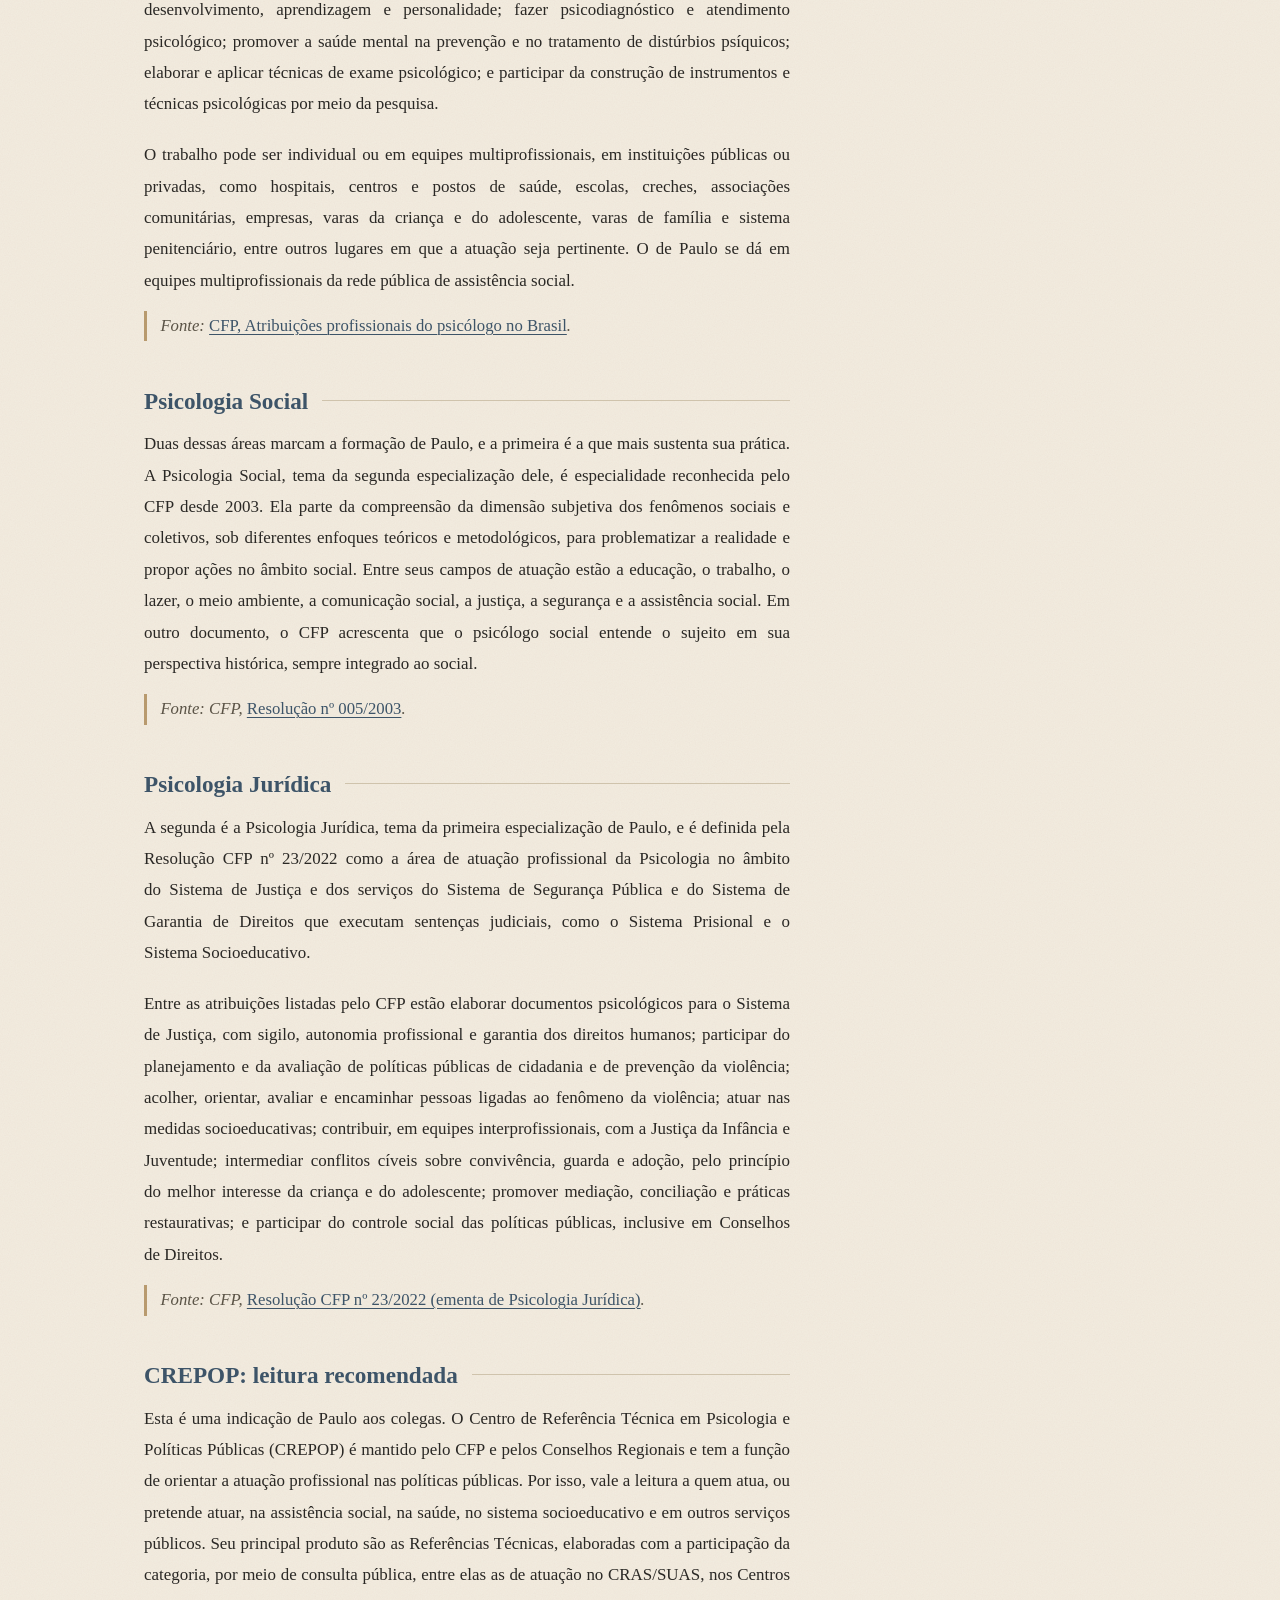
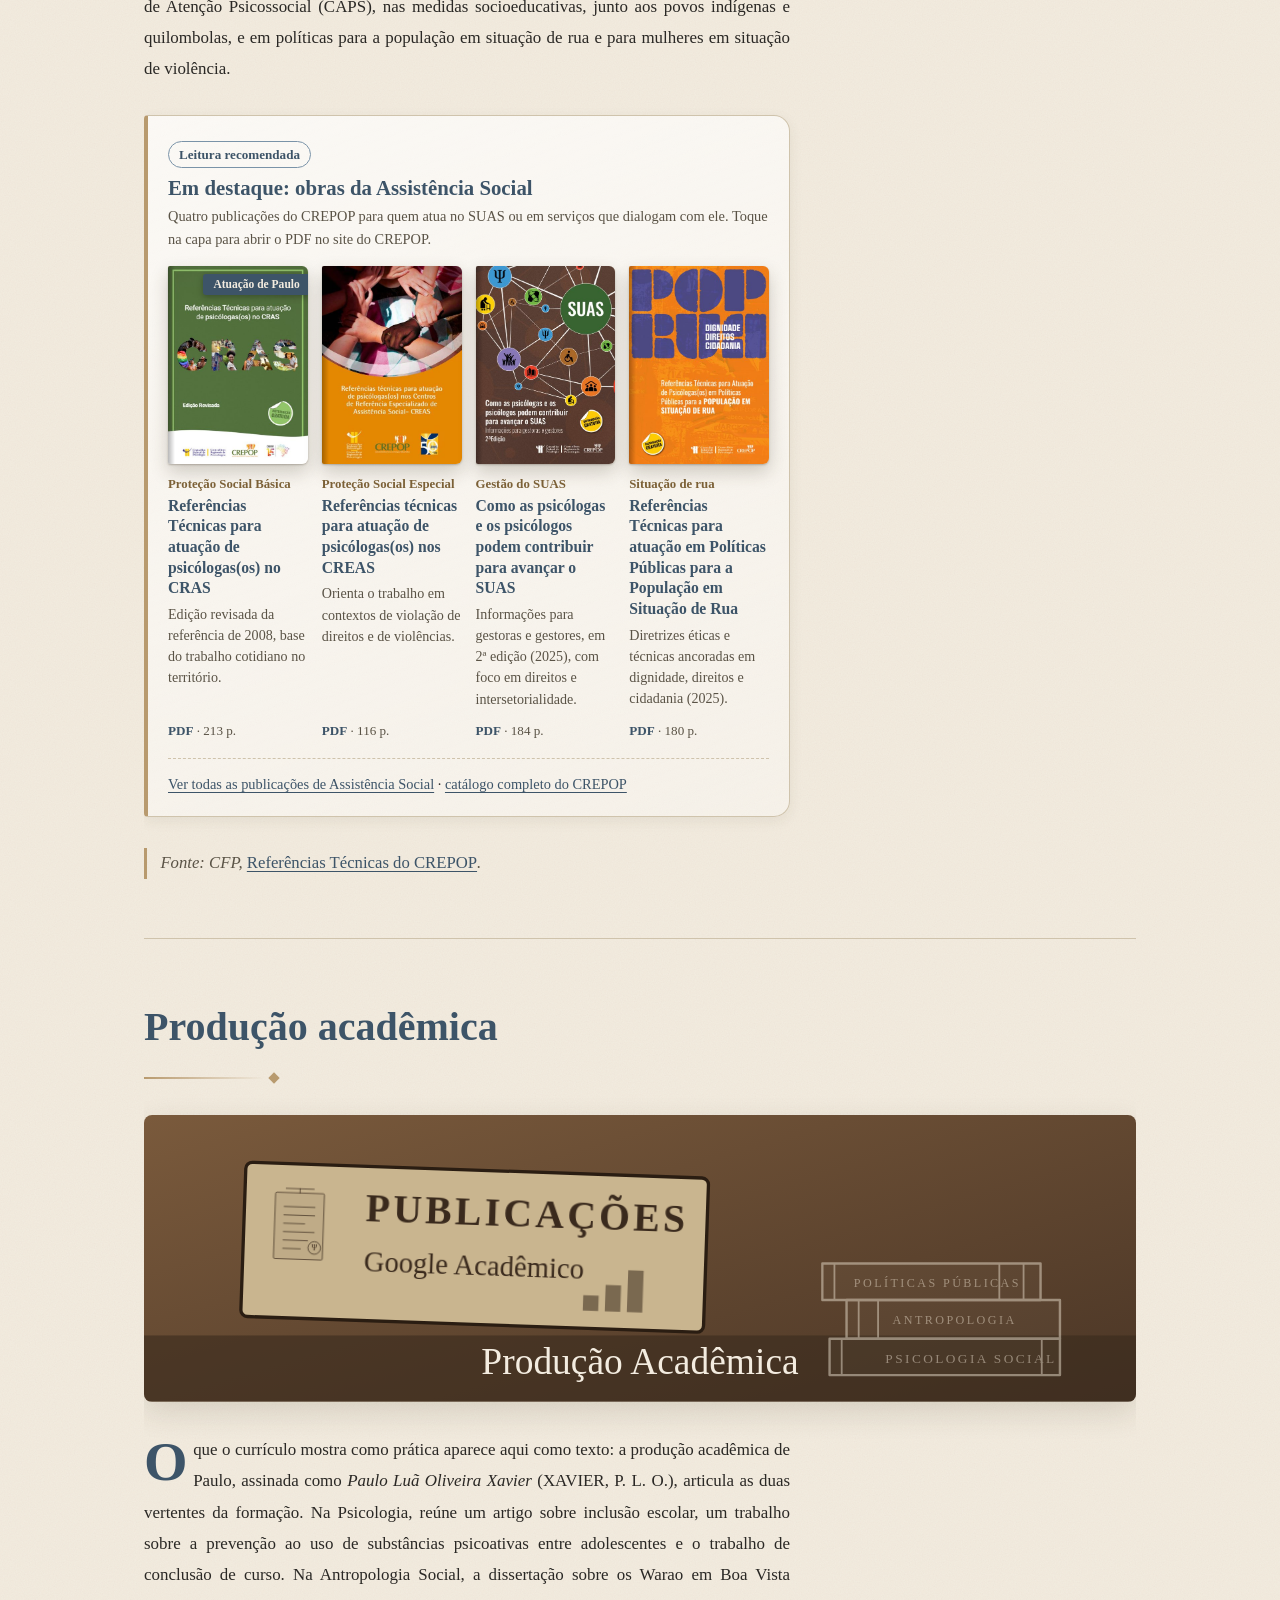
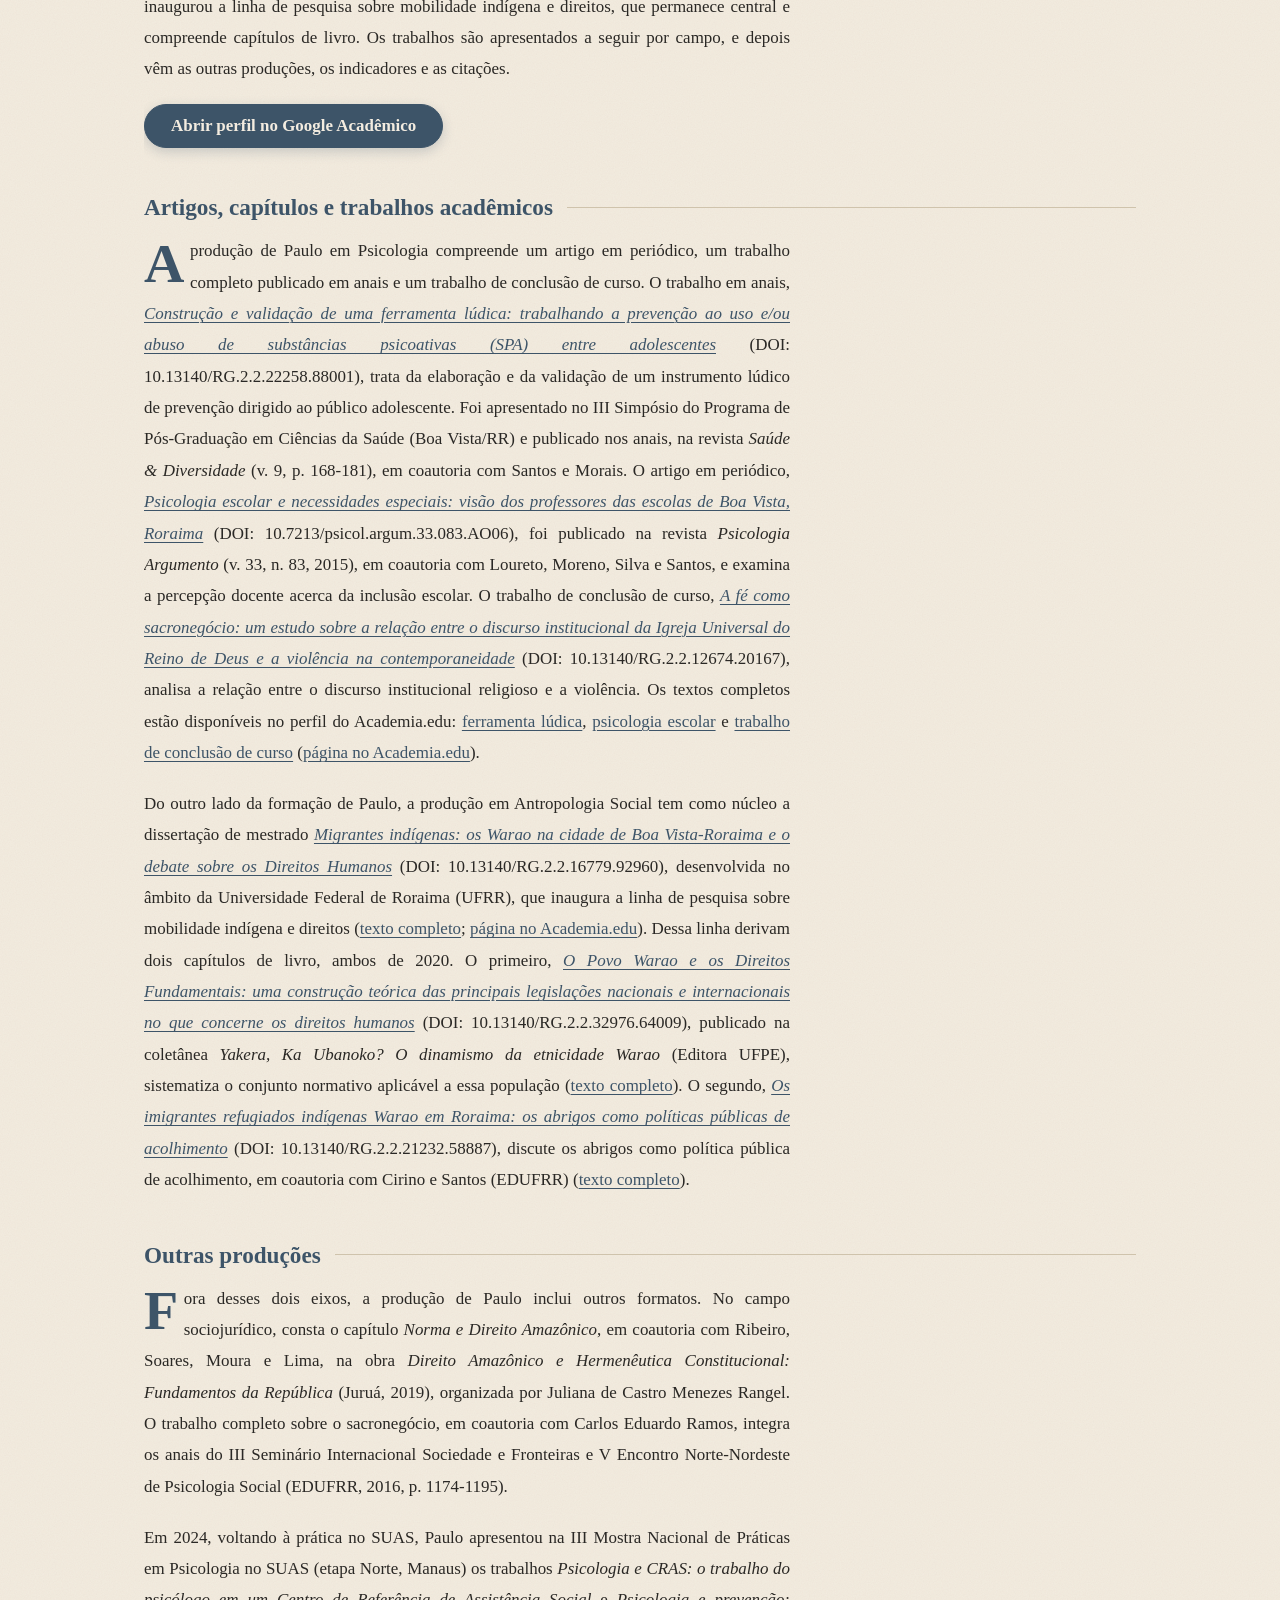
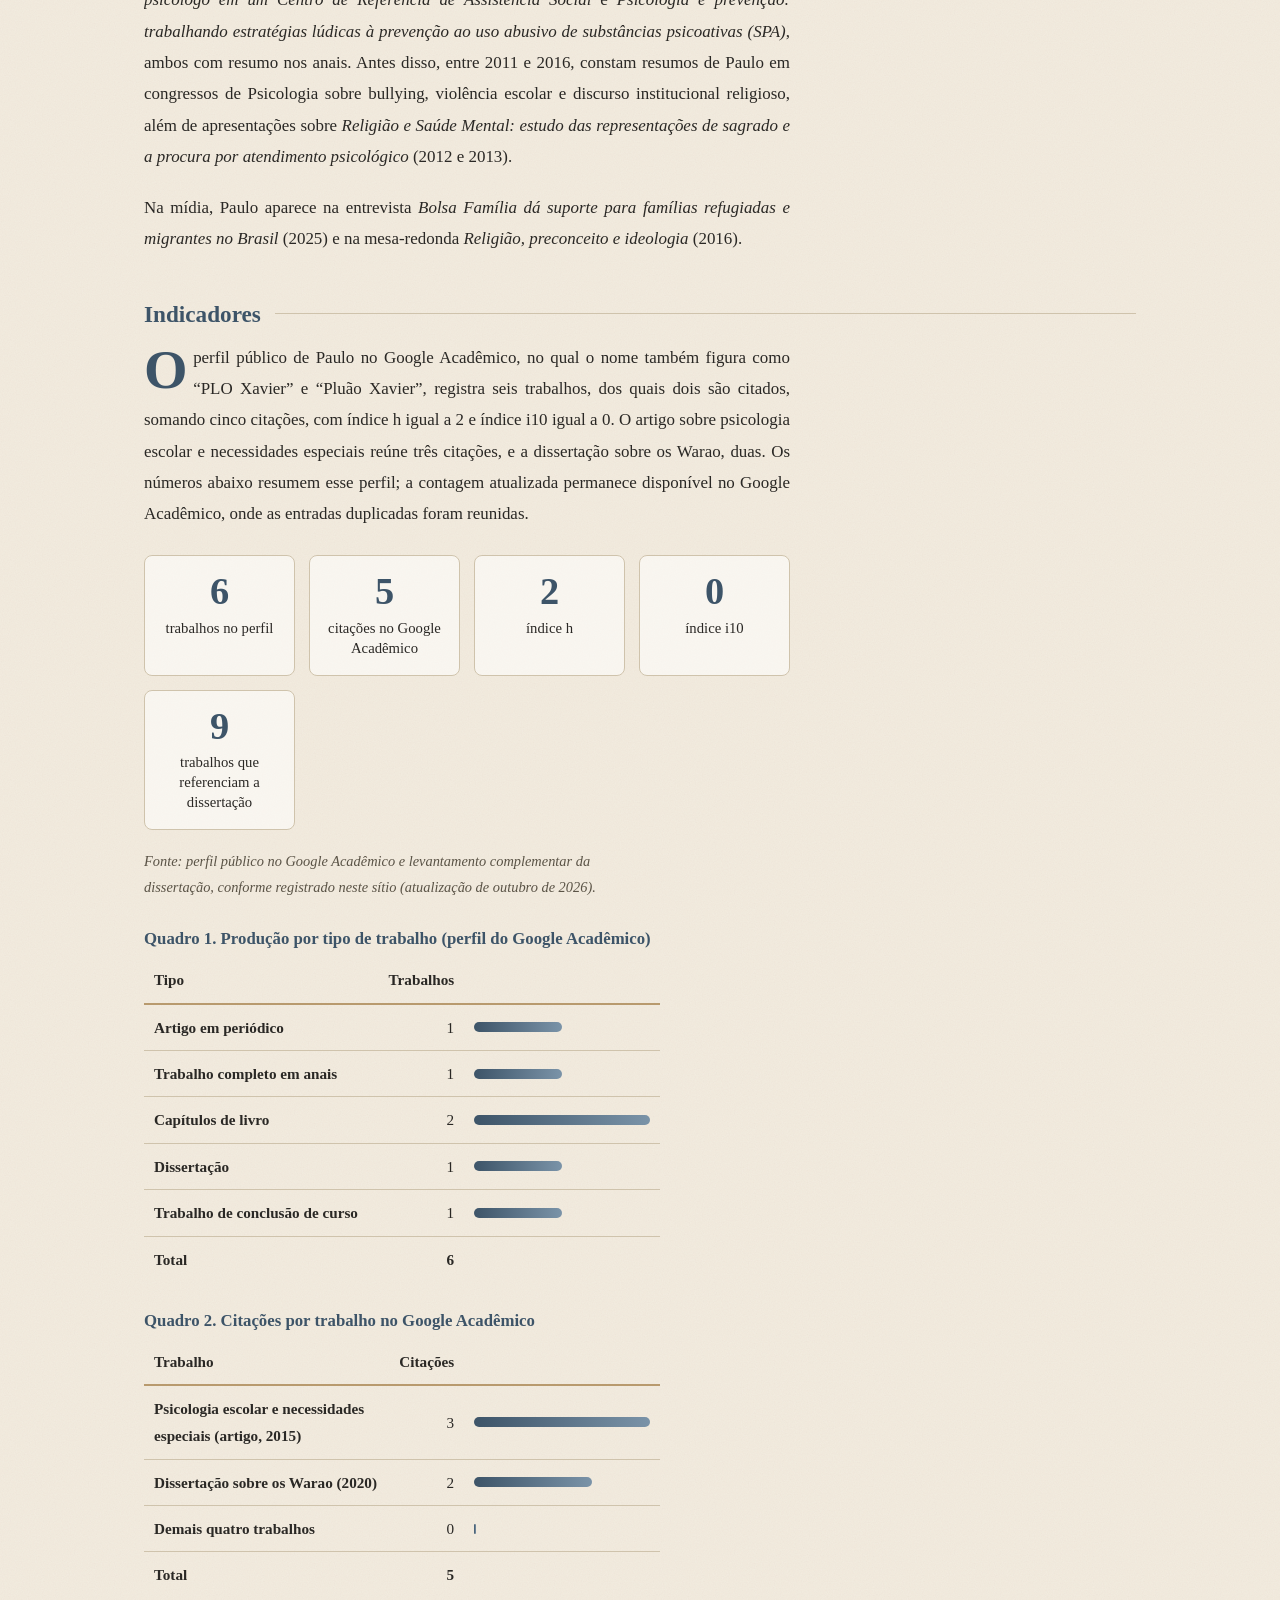
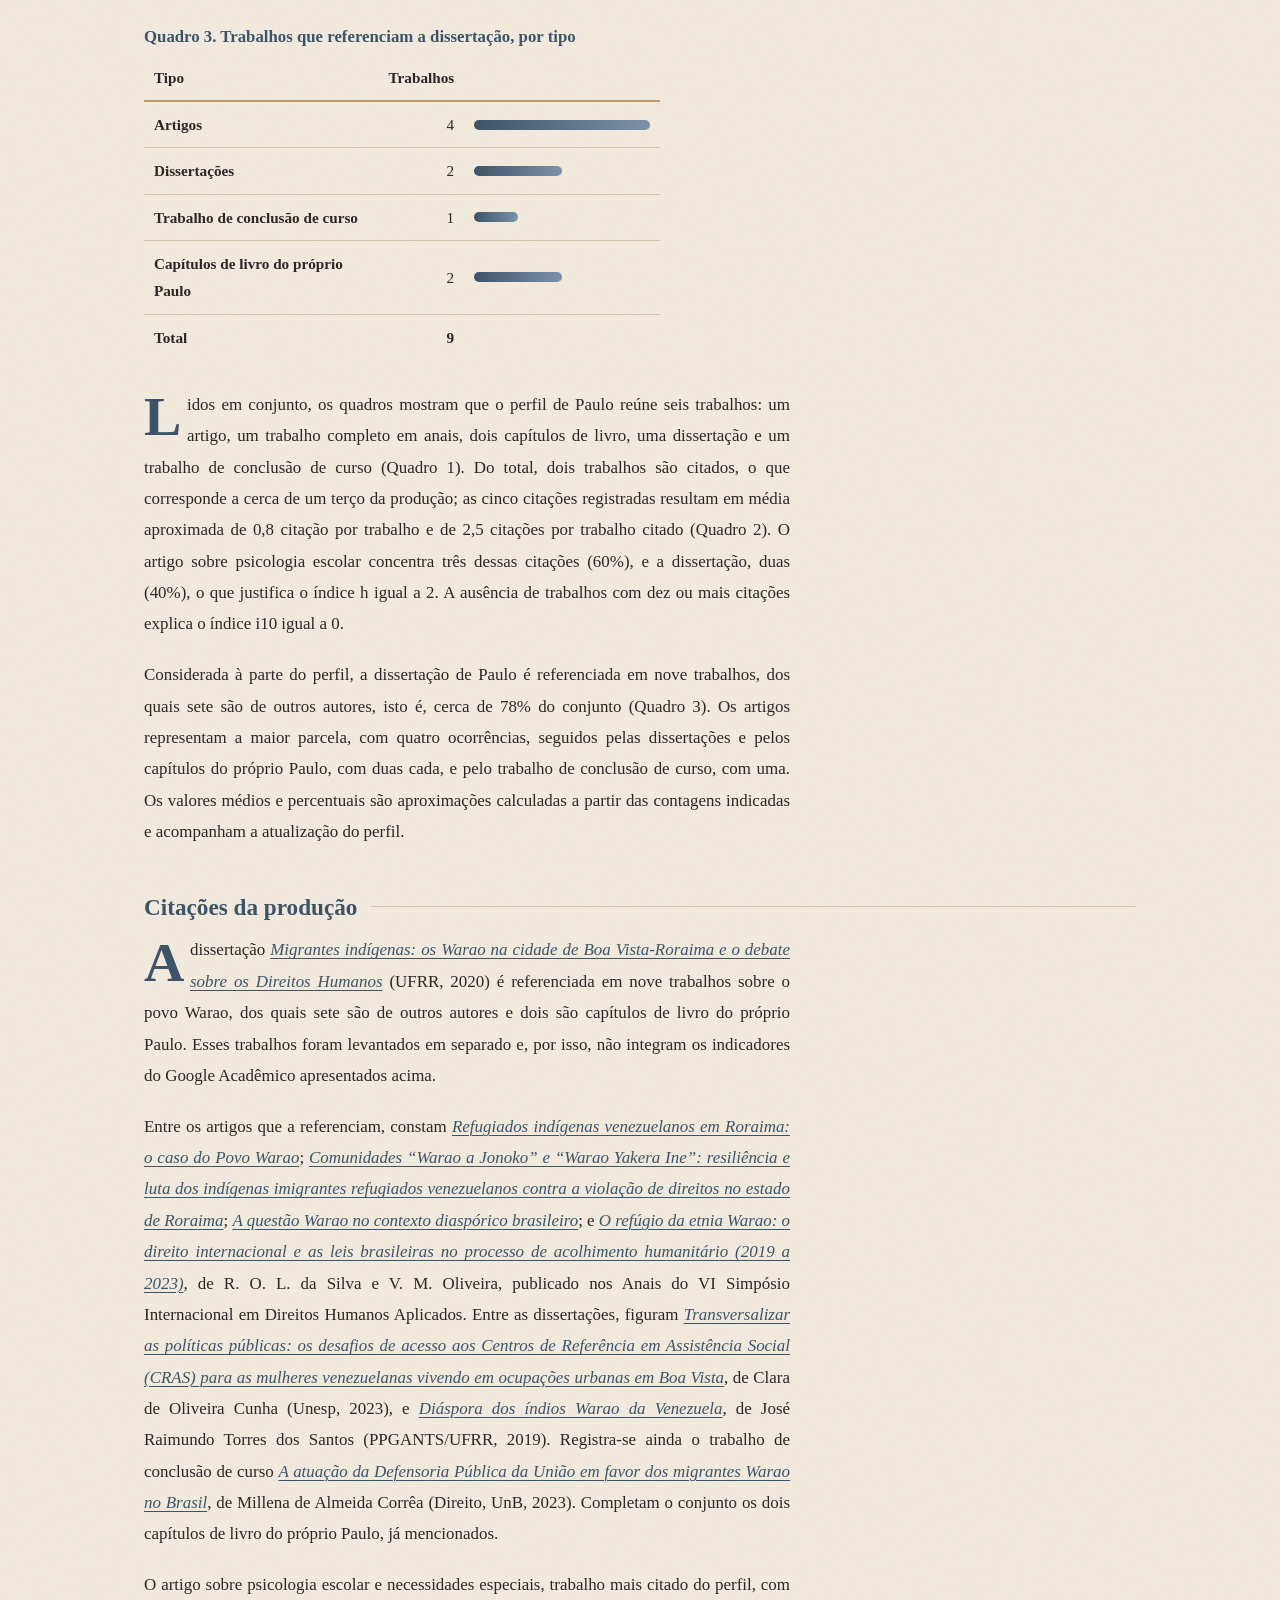
==== commit 3c3a7d5d: "Update index.html" ====
--- a/index.html
+++ b/index.html
@@ -287,11 +287,14 @@
     <h3 class="sub">Migração, refúgio e impactos institucionais</h3>
     <figure class="fig"><img src="imagens/foto-territorio.jpg" width="440" height="550" loading="lazy" decoding="async" alt="Selfie de Paulo Xavier com microfone, tendo ao fundo um grupo numeroso de pessoas sentadas sob uma tenda"><figcaption>Atividade coletiva com famílias no território.</figcaption></figure>
     <p>Do trabalho na rede de Boa Vista nasce a segunda frente de Paulo, em que se estudam os fluxos migratórios contemporâneos, com ênfase nos efeitos da migração oriunda da República Bolivariana da Venezuela sobre a organização e a oferta dos serviços socioassistenciais. Em Roraima, estado de fronteira com a Venezuela e a Guiana, o aumento da demanda pressiona a rede de atendimento, e compreender esse processo exige dados, análise institucional e sensibilidade às trajetórias de quem chega (<a href="https://revistas.uece.br/index.php/tensoesmundiais/article/download/855/1027/4462" rel="noopener noreferrer" target="_blank">SILVA; SOUSA, 2018</a>; <a href="https://doi.org/10.1590/Interface.190807" rel="noopener noreferrer" target="_blank">ARRUDA-BARBOSA; SALES; TORRES, 2020</a>). A questão é como a rede se reorganiza e como assegurar acolhimento e proteção de qualidade tanto a migrantes quanto à população local. No campo da Psicologia, o atendimento a migrantes e refugiados dispõe de panorama nacional das políticas e das modalidades de intervenção (<a href="https://pepsic.bvsalud.org/scielo.php?script=sci_abstract&pid=S1519-549X2019000300014&lng=pt&nrm=iso" rel="noopener noreferrer" target="_blank">PRADO; ARAÚJO, 2019</a>), de relatos de atenção psicossocial em Boa Vista, em <a href="https://dspace.unila.edu.br/items/76cced07-687b-4518-9f16-4e08e85063ab" rel="noopener noreferrer" target="_blank">abrigos da Operação Acolhida</a> e em <a href="https://revista.redeunida.org.br/ojs/index.php/rede-unida/article/view/2239" rel="noopener noreferrer" target="_blank">Centro de Atenção Psicossocial</a>, e de pesquisa com psicólogos que identifica, entre os obstáculos, a ausência de intérpretes e de preparo, a desconfiança dos usuários e um <a href="https://pepsic.bvsalud.org/scielo.php?script=sci_arttext&pid=S1413-294X2023000100128" rel="noopener noreferrer" target="_blank">contexto precário e xenófobo</a>. No plano normativo, a Lei de Migração assegura ao migrante o acesso a serviços públicos de saúde e de assistência social, sem discriminação em razão da nacionalidade e da condição migratória, e a Lei do Refúgio disciplina a proteção de solicitantes e refugiados (BRASIL, 1997; BRASIL, 2017).</p>
+    <p>Os números ajudam a dimensionar o fenômeno, mas pedem leitura cuidadosa. Segundo relatório do Senado Federal de 2025, o país registrou 1.264.631 entradas de venezuelanos, 74% delas por Roraima, e 592.615 saídas, e a Operação Acolhida soma mais de 157 mil interiorizações a partir do estado (<a href="https://www.acnur.org/br/node/4336" rel="noopener noreferrer" target="_blank">ACNUR</a>). Entradas, portanto, não equivalem a residentes: a população presente depende do saldo entre entradas, saídas e interiorizações, de modo que fluxos brutos tendem a superestimar a pressão sobre a rede local, enquanto quem está em trânsito ou fora dos abrigos oficiais escapa com facilidade dos registros administrativos. O fluxo também varia: nos primeiros 13 dias de 2026, 1.014 pessoas entraram por Pacaraima, ante 2.121 no mesmo período de 2025, conforme monitoramento da Operação Acolhida <a href="https://brasil61.com/n/entrada-de-migrantes-pela-fronteira-brasil-venezuela-cai-pela-metade-bras2615596" rel="noopener noreferrer" target="_blank">noticiado pela Brasil 61</a>.</p>
+    <p>Sobre a saúde mental dessa população, a evidência local é sobretudo clínica e descritiva. Em 2021, a equipe de saúde mental dos Médicos Sem Fronteiras (MSF) identificou sintomas de estresse agudo, depressão e ansiedade em 69% dos pacientes atendidos em Boa Vista e Pacaraima, associados a deslocamento, separação familiar, longas caminhadas e violência (<a href="https://www.doctorswithoutborders.org/latest/brazil-msf-cares-growing-numbers-venezuelan-migrants-and-asylum" rel="noopener noreferrer" target="_blank">MSF, 2022</a>). O dado é valioso, mas não é prevalência populacional: vem de pessoas que buscaram cuidado e registra sintomas, não diagnósticos. Como referência, meta-análise em contextos de conflito estimou em 22,1% a prevalência, em qualquer momento, de depressão, ansiedade, transtorno de estresse pós-traumático, transtorno bipolar e esquizofrenia (<a href="https://doi.org/10.1016/S0140-6736(19)30934-1" rel="noopener noreferrer" target="_blank">CHARLSON et al., 2019</a>). As duas cifras não são comparáveis, pois diferem em população, instrumento e definição de caso; o contraste mostra apenas que as estimativas variam com o método. Estudo local, por sua vez, relaciona a maior frequência de transtornos depressivos e ansiosos às condições precárias de vida e ao isolamento pelo idioma (<a href="https://periodicos.uerr.edu.br/index.php/ambiente/article/download/1267/724" rel="noopener noreferrer" target="_blank">SIC/UERR, 2023</a>). Daí um argumento, e não um achado: se moradia, documentação e língua pesam no sofrimento, a resposta do CRAS passa pela articulação intersetorial e pela escuta, antes de qualquer patologização.</p>
     <h3 class="sub">Antropologia Social e relações interétnicas</h3>
     <figure class="fig esq"><img src="imagens/foto-comunidade.jpg" width="440" height="550" loading="lazy" decoding="async" alt="Paulo Xavier em pé, falando ao microfone em um espaço comunitário aberto"><figcaption>Fala em atividade comunitária.</figcaption></figure>
     <p>A terceira frente vem da formação de Paulo como mestre em Antropologia Social, que sustenta o estudo da mobilidade humana transfronteiriça, dos processos de acolhimento e das dinâmicas socioculturais de populações tradicionais, com especial dedicação à migração dos indígenas da etnia Warao para Boa Vista/RR (<a href="https://periodicos.unb.br/index.php/obmigra_periplos/article/view/25457" rel="noopener noreferrer" target="_blank">MOREIRA, 2018</a>). Os Warao são povo originário do delta do rio Orinoco, na Venezuela, e sua presença na cidade, que se intensificou a partir de meados da década de 2010, exige que os serviços escutem esse grupo em seus próprios termos, reconhecendo sua organização social, sua língua e suas formas de cuidado, e revisem práticas que tratam a diferença cultural como obstáculo e não como direito. A literatura recente sobre o acolhimento de indígenas venezuelanos nos abrigos de Roraima, no âmbito da Operação Acolhida, acrescenta a esse debate a análise dos conflitos e das economias morais que atravessam esses espaços (TARDELLI, 2025). O relatório do ACNUR (<a href="https://www.acnur.org/portugues/wp-content/uploads/2021/04/WEB-Os-Warao-no-Brasil.pdf" rel="noopener noreferrer" target="_blank">ACNUR, 2021</a>) tem por finalidade qualificar os serviços e as políticas destinados às famílias Warao, e estudo sobre a experiência venezuelana em Roraima contrapõe a <a href="https://www.scielo.br/j/remhu/a/zR79pGQD8VL3SB6vDyHLgtD/?format=html&lang=pt" rel="noopener noreferrer" target="_blank">gestão comunitária autônoma ao controle institucional do abrigamento</a>.</p>
     <h3 class="sub">Substâncias psicoativas: prevenção, gamificação e psicometria</h3>
     <p>A quarta frente retoma um tema que Paulo acompanha há muito tempo: o uso de substâncias psicoativas, objeto de sua pesquisa e de sua atuação, inclusive na CEPED, e que permanece entre os interesses. A contribuição mais específica refere-se à prevenção por meio da gamificação: a construção de jogos que veiculam informação, reflexão e diálogo sobre o tema a públicos diversos, de modo lúdico e participativo. Em sentido estrito, a gamificação consiste no uso de elementos de design de jogos em contextos que não são jogos (<a href="https://doi.org/10.1145/2181037.2181040" rel="noopener noreferrer" target="_blank">DETERDING et al., 2011</a>), o que a distingue do jogo educativo, ou jogo sério, concebido como jogo completo; os instrumentos aqui tratados aproximam-se, em rigor, do segundo grupo, e o termo é empregado em sentido amplo. A literatura de revisão mapeia <a href="https://games.jmir.org/2022/3/e39086" rel="noopener noreferrer" target="_blank">jogos sérios voltados à prevenção e ao tratamento do uso de álcool e outras drogas por jovens</a> e, para o cigarro eletrônico, relata melhora de conhecimento, de percepção de risco e de autoeficácia, com a conclusão de que a abordagem é <a href="https://pubmed.ncbi.nlm.nih.gov/42491436/" rel="noopener noreferrer" target="_blank">promissora</a>, ao passo que os efeitos da gamificação dependem do contexto e dos usuários (<a href="https://doi.org/10.1109/HICSS.2014.377" rel="noopener noreferrer" target="_blank">HAMARI; KOIVISTO; SARSA, 2014</a>). A abordagem interessa à prevenção por substituir a lição expositiva por situações em que o participante escolhe, discute e aprende com as consequências das escolhas. A distinção é relevante porque a revisão da Cochrane sobre prevenção escolar diferencia os currículos centrados em informação, que supõem que conhecer basta para mudar o comportamento, das abordagens de competência social, cujo resultado para o uso de maconha foi mais favorável, ainda que com intervalo de confiança que incluía o valor nulo (<a href="https://www.cochrane.org/evidence/CD003020_school-based-prevention-illicit-drug-use" rel="noopener noreferrer" target="_blank">FAGGIANO et al., 2014</a>). Os padrões internacionais de prevenção reúnem as evidências disponíveis sobre intervenções e políticas eficazes (<a href="https://www.unodc.org/unodc/en/prevention/prevention-standards.html" rel="noopener noreferrer" target="_blank">UNODC; OMS, 2018</a>).</p>
+    <p>Para situar o problema, o inquérito domiciliar nacional de referência é o III Levantamento Nacional sobre o Uso de Drogas (<a href="https://www.arca.fiocruz.br/handle/icict/34614" rel="noopener noreferrer" target="_blank">BASTOS et al., 2017</a>), com pessoas de 12 a 65 anos. Nele, 7,7% já haviam usado maconha, 3,1% cocaína em pó e 0,9% crack, este com 0,3% de uso no último ano; o álcool alcançava 66,4% na vida e 43,1% nos 12 meses anteriores (<a href="https://www.intercept.com.br/?p=242856" rel="noopener noreferrer" target="_blank">Intercept Brasil</a>). Dois pontos de discussão decorrem desses números. O primeiro é a distância entre percepção e dado: mais respondentes associam o crack ao maior número de mortes do que o álcool (44,5% contra 26,7%), embora o coordenador do estudo aponte o álcool como a substância mais ligada a danos à saúde que levam à morte (<a href="https://www.folhavitoria.com.br/saude/dependencia-em-calmantes-supera-a-de-cocaina-entre-brasileiros-segundo-levantamento-da-fiocruz/" rel="noopener noreferrer" target="_blank">Folha Vitória</a>). Isso importa para a prevenção, pois mensagens centradas no medo de uma substância específica ignoram o padrão de uso mais frequente. O segundo é o limite do desenho: a estimativa é nacional e, por ser domiciliar, não alcança pessoas em situação de rua nem institucionalizadas, o que não substitui diagnóstico local para planejar a prevenção em território.</p>
     <figure class="fig"><img src="imagens/foto-validacao.jpg" width="440" height="550" loading="lazy" decoding="async" alt="Selfie de Paulo Xavier de óculos escuros, ao lado de um grande tabuleiro de jogo impresso em lona estendida no chão, com casas numeradas e coloridas"><figcaption>Aplicação do jogo em tabuleiro gigante.</figcaption></figure>
     <p>A segunda parte do trabalho de Paulo com o tema é a validação. Com base nos saberes da Psicologia, sobretudo da psicometria, realiza-se a validação dos jogos e dos bancos de perguntas que os compõem, de modo que sejam não apenas criativos, mas também confiáveis. Em termos gerais, isso envolve reunir evidências de que o conteúdo é adequado e representativo do que se quer ensinar, geralmente com a avaliação de especialistas e o cálculo do Índice de Validade de Conteúdo (<a href="https://doi.org/10.1590/S1413-81232011000800006" rel="noopener noreferrer" target="_blank">ALEXANDRE; COLUCI, 2011</a>), verificar a clareza e a pertinência de cada pergunta e analisar o desempenho dos itens, como dificuldade e capacidade de discriminar, pela psicometria clássica ou pela Teoria de Resposta ao Item (<a href="https://doi.org/10.1590/S0080-62342009000500002" rel="noopener noreferrer" target="_blank">PASQUALI, 2009</a>; <a href="https://doi.org/10.1590/S0080-62342009000500003" rel="noopener noreferrer" target="_blank">ARAUJO; ANDRADE; BORTOLOTTI, 2009</a>). O resultado é uma ferramenta preventiva construída com método científico, ressalvado que a validade de conteúdo é apenas a etapa inicial, a ser complementada por outras formas de validade e pela análise de confiabilidade, e que não equivale, por si, à demonstração de eficácia preventiva.</p>
     <p>O tema dialoga com a Proteção Social Básica, que atua na prevenção, no fortalecimento de vínculos e no encaminhamento à rede de saúde, em especial aos Centros de Atenção Psicossocial (CAPS), e com abordagens como a redução de danos, que privilegiam o cuidado e a garantia de direitos em vez da punição (<a href="https://site.cfp.org.br/publicacoes/referencias-tecnicas-crepop/" rel="noopener noreferrer" target="_blank">CFP, 2021</a>). A trajetória dessa estratégia no país, cujo marco foi a epidemia de AIDS dos anos 1980, está sistematizada em <a href="https://doi.org/10.1590/S1414-98932013000300006" rel="noopener noreferrer" target="_blank">artigo da revista <em>Psicologia: Ciência e Profissão</em></a>.</p>
@@ -480,17 +483,20 @@
     <li>ALTO COMISSARIADO DAS NAÇÕES UNIDAS PARA REFUGIADOS (ACNUR). <em>Os Warao no Brasil: contribuições da antropologia para a proteção de indígenas refugiados e migrantes</em>. 2. ed. rev. ampl. [S. l.]: ACNUR, 2021. Disponível em: <a href="https://www.acnur.org/portugues/wp-content/uploads/2021/04/WEB-Os-Warao-no-Brasil.pdf" rel="noopener noreferrer" target="_blank">acnur.org</a>. Acesso em: 2 out. 2026.</li>
     <li>ARAUJO, E. A. C.; ANDRADE, D. F.; BORTOLOTTI, S. L. V. Teoria da Resposta ao Item. <em>Revista da Escola de Enfermagem da USP</em>, v. 43, n. esp., p. 1000-1008, 2009. DOI: <a href="https://doi.org/10.1590/S0080-62342009000500003" rel="noopener noreferrer" target="_blank">10.1590/S0080-62342009000500003</a>. Acesso em: 2 out. 2026.</li>
     <li>ARRUDA-BARBOSA, L.; SALES, A. F. G.; TORRES, M. E. M. Impacto da migração venezuelana na rotina de um hospital de referência em Roraima, Brasil. <em>Interface</em>, Botucatu, v. 24, e190807, 2020. Disponível em: <a href="https://doi.org/10.1590/Interface.190807" rel="noopener noreferrer" target="_blank">doi.org/10.1590/Interface.190807</a>. Acesso em: 30 set. 2026.</li>
-    <li>BRASIL. Lei nº 9.474, de 22 de julho de 1997. Define mecanismos para a implementação do Estatuto dos Refugiados de 1951. <em>Diário Oficial da União</em>, Brasília, 1997. Disponível em: <a href="https://www.planalto.gov.br/ccivil_03/LEIS/L9474.htm" rel="noopener noreferrer" target="_blank">planalto.gov.br</a>. Acesso em: 1 out. 2026.</li>
+    <li>BASTOS, F. I. P. M. et al. (org.). <em>III Levantamento Nacional sobre o uso de drogas pela população brasileira</em>. Rio de Janeiro: FIOCRUZ/ICICT, 2017. 528 p. Disponível em: <a href="https://www.arca.fiocruz.br/handle/icict/34614" rel="noopener noreferrer" target="_blank">arca.fiocruz.br</a>. Acesso em: 24 out. 2026.</li>
+ <li>BRASIL. Lei nº 9.474, de 22 de julho de 1997. Define mecanismos para a implementação do Estatuto dos Refugiados de 1951. <em>Diário Oficial da União</em>, Brasília, 1997. Disponível em: <a href="https://www.planalto.gov.br/ccivil_03/LEIS/L9474.htm" rel="noopener noreferrer" target="_blank">planalto.gov.br</a>. Acesso em: 1 out. 2026.</li>
   <li>BRASIL. Ministério do Desenvolvimento Social e Combate à Fome. Conselho Nacional de Assistência Social. <em>Política Nacional de Assistência Social (PNAS/2004)</em>. Brasília, 2004.</li>
       <li>BRASIL. Lei nº 13.445, de 24 de maio de 2017. Institui a Lei de Migração. <em>Diário Oficial da União</em>, Brasília, 2017. Disponível em: <a href="https://www.planalto.gov.br/ccivil_03/_ato2015-2018/2017/lei/l13445.htm" rel="noopener noreferrer" target="_blank">planalto.gov.br</a>. Acesso em: 1 out. 2026.</li>
     <li>CARVALHO, D. L.; NEGREIROS, F.; BRITO, F. M. G.; FREIRE, S. E. A. Atuação de psicólogos nos CRAS do nordeste: uma revisão sistemática. <em>Revista Psicologia Política</em>, 2021. Disponível em: <a href="https://pepsic.bvsalud.org/scielo.php?script=sci_arttext&pid=S1519-549X2021000100014" rel="noopener noreferrer" target="_blank">pepsic.bvsalud.org</a>. Acesso em: 2 out. 2026.</li>
-      <li>CONSELHO FEDERAL DE PSICOLOGIA (CFP). Resolução nº 6, de 29 de março de 2019. Institui regras para a elaboração de documentos escritos produzidos pela(o) psicóloga(o) no exercício profissional. Brasília: CFP, 2019. Disponível em: <a href="https://www.sepsi.ufscar.br/arquivos/regulamentacao/resolucaocfp-06-2019.pdf" rel="noopener noreferrer" target="_blank">sepsi.ufscar.br</a>. Acesso em: 1 out. 2026.</li>
+      <li>CHARLSON, F. et al. New WHO prevalence estimates of mental disorders in conflict settings: a systematic review and meta-analysis. <em>The Lancet</em>, v. 394, n. 10194, p. 240-248, 2019. DOI: <a href="https://doi.org/10.1016/S0140-6736(19)30934-1" rel="noopener noreferrer" target="_blank">10.1016/S0140-6736(19)30934-1</a>. Acesso em: 24 out. 2026.</li>
+ <li>CONSELHO FEDERAL DE PSICOLOGIA (CFP). Resolução nº 6, de 29 de março de 2019. Institui regras para a elaboração de documentos escritos produzidos pela(o) psicóloga(o) no exercício profissional. Brasília: CFP, 2019. Disponível em: <a href="https://www.sepsi.ufscar.br/arquivos/regulamentacao/resolucaocfp-06-2019.pdf" rel="noopener noreferrer" target="_blank">sepsi.ufscar.br</a>. Acesso em: 1 out. 2026.</li>
       <li>CONSELHO FEDERAL DE PSICOLOGIA (CFP). <em>Referências técnicas para atuação de psicólogas(os) no CRAS/SUAS</em>. 3. ed. Brasília: CFP, 2021. Disponível em: <a href="https://site.cfp.org.br/publicacoes/referencias-tecnicas-crepop/" rel="noopener noreferrer" target="_blank">site.cfp.org.br</a>. Acesso em: 30 set. 2026.</li>
     <li>CONSELHO NACIONAL DE ASSISTÊNCIA SOCIAL (CNAS). Resolução nº 109, de 11 de novembro de 2009. Aprova a Tipificação Nacional de Serviços Socioassistenciais. Brasília: CNAS, 2009. Disponível em: <a href="https://www.crpsp.org/uploads/legislacao/1577/fpKRnvtGlyKtMJ13Pdcjy70Ck5kg5kuz.pdf" rel="noopener noreferrer" target="_blank">crpsp.org</a>. Acesso em: 1 out. 2026.</li>
     <li>DETERDING, S.; DIXON, D.; KHALED, R.; NACKE, L. From game design elements to gamefulness: defining “gamification”. In: INTERNATIONAL ACADEMIC MINDTREK CONFERENCE, 15., 2011, Tampere. <em>Proceedings</em> […]. New York: ACM, 2011. DOI: <a href="https://doi.org/10.1145/2181037.2181040" rel="noopener noreferrer" target="_blank">10.1145/2181037.2181040</a>. Acesso em: 2 out. 2026.</li>
     <li>FAGGIANO, F.; MINOZZI, S.; VERSINO, E.; BUSCEMI, D. Universal school-based prevention for illicit drug use. <em>Cochrane Database of Systematic Reviews</em>, n. 12, art. CD003020, 2014. DOI: <a href="https://doi.org/10.1002/14651858.CD003020.pub3" rel="noopener noreferrer" target="_blank">10.1002/14651858.CD003020.pub3</a>. Acesso em: 2 out. 2026.</li>
     <li>HAMARI, J.; KOIVISTO, J.; SARSA, H. Does gamification work? A literature review of empirical studies on gamification. In: HAWAII INTERNATIONAL CONFERENCE ON SYSTEM SCIENCES, 47., 2014, Waikoloa. <em>Proceedings</em> […]. [S. l.]: IEEE, 2014. p. 3025-3034. DOI: <a href="https://doi.org/10.1109/HICSS.2014.377" rel="noopener noreferrer" target="_blank">10.1109/HICSS.2014.377</a>. Acesso em: 2 out. 2026.</li>
-    <li>MELO, E. S.; BRUSIUS, A. A atuação da psicologia nas visitas domiciliares do CRAS. <em>Clínica &amp; Cultura</em>, v. 7, n. 1, p. 21-37, 2018. Disponível em: <a href="https://periodicos.ufs.br/clinicaecultura/article/download/10612/9626/35346" rel="noopener noreferrer" target="_blank">periodicos.ufs.br</a>. Acesso em: 2 out. 2026.</li>
+    <li>MÉDICOS SEM FRONTEIRAS (MSF). Brazil: MSF cares for growing numbers of Venezuelan migrants and asylum seekers in Roraima state. <em>Doctors Without Borders</em>, 25 jan. 2022. Disponível em: <a href="https://www.doctorswithoutborders.org/latest/brazil-msf-cares-growing-numbers-venezuelan-migrants-and-asylum" rel="noopener noreferrer" target="_blank">doctorswithoutborders.org</a>. Acesso em: 24 out. 2026.</li>
+ <li>MELO, E. S.; BRUSIUS, A. A atuação da psicologia nas visitas domiciliares do CRAS. <em>Clínica &amp; Cultura</em>, v. 7, n. 1, p. 21-37, 2018. Disponível em: <a href="https://periodicos.ufs.br/clinicaecultura/article/download/10612/9626/35346" rel="noopener noreferrer" target="_blank">periodicos.ufs.br</a>. Acesso em: 2 out. 2026.</li>
       <li>MOREIRA, E. Os Warao no Brasil em cenas: “o estrangeiro…”. <em>Périplos: Revista de Estudos sobre Migrações</em>, v. 2, n. 2, p. 56-69, 2018. Disponível em: <a href="https://periodicos.unb.br/index.php/obmigra_periplos/article/view/25457" rel="noopener noreferrer" target="_blank">periodicos.unb.br</a>. Acesso em: 30 set. 2026.</li>
     <li>OLIVEIRA, I. F. et al. Atuação dos psicólogos nos CRAS do interior do RN. <em>Psicologia &amp; Sociedade</em>, v. 26, n. spe. 2, p. 103-112, 2014. Disponível em: <a href="https://www.scielo.br/j/psoc/a/LKnd589C6DPDsrN9hG8KgWN/?lang=pt" rel="noopener noreferrer" target="_blank">scielo.br</a>. Acesso em: 2 out. 2026.</li>
     <li>PASQUALI, L. Psicometria. <em>Revista da Escola de Enfermagem da USP</em>, v. 43, n. esp., p. 992-999, 2009. DOI: <a href="https://doi.org/10.1590/S0080-62342009000500002" rel="noopener noreferrer" target="_blank">10.1590/S0080-62342009000500002</a>. Acesso em: 2 out. 2026.</li>
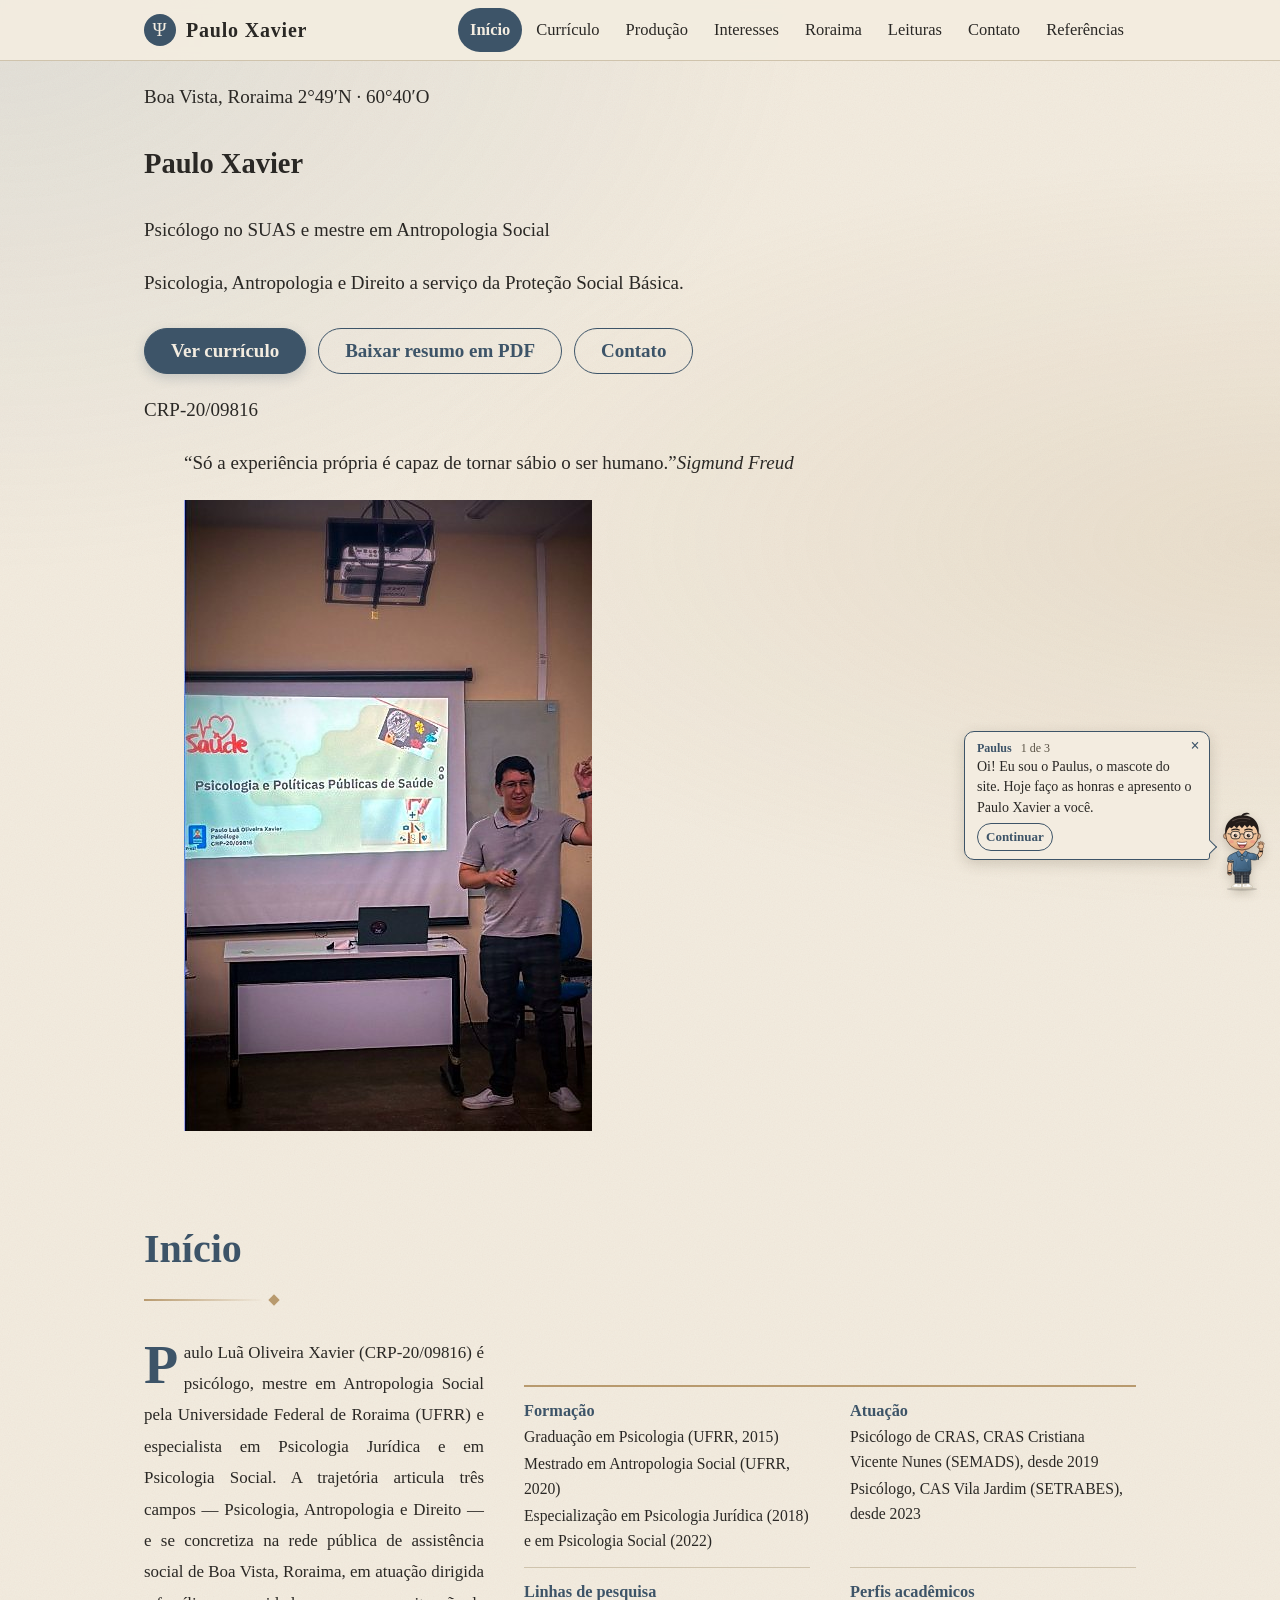
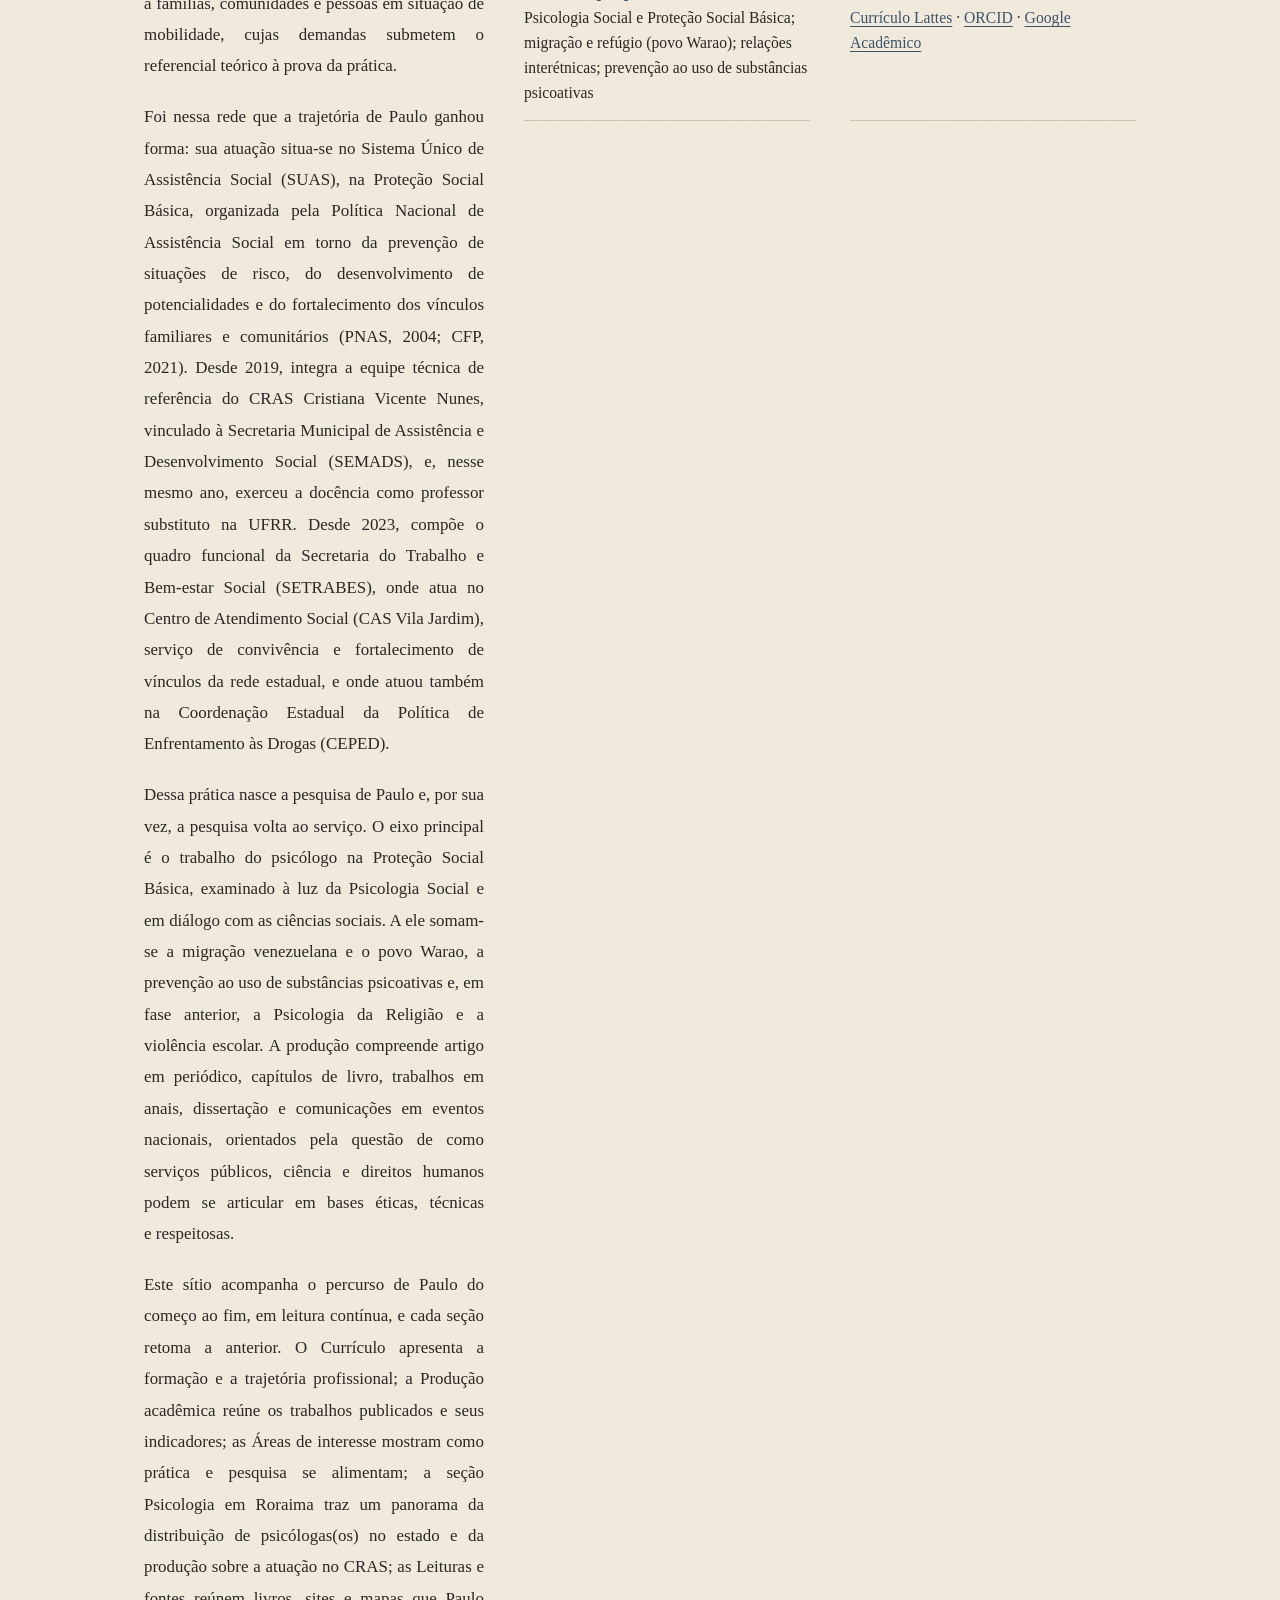
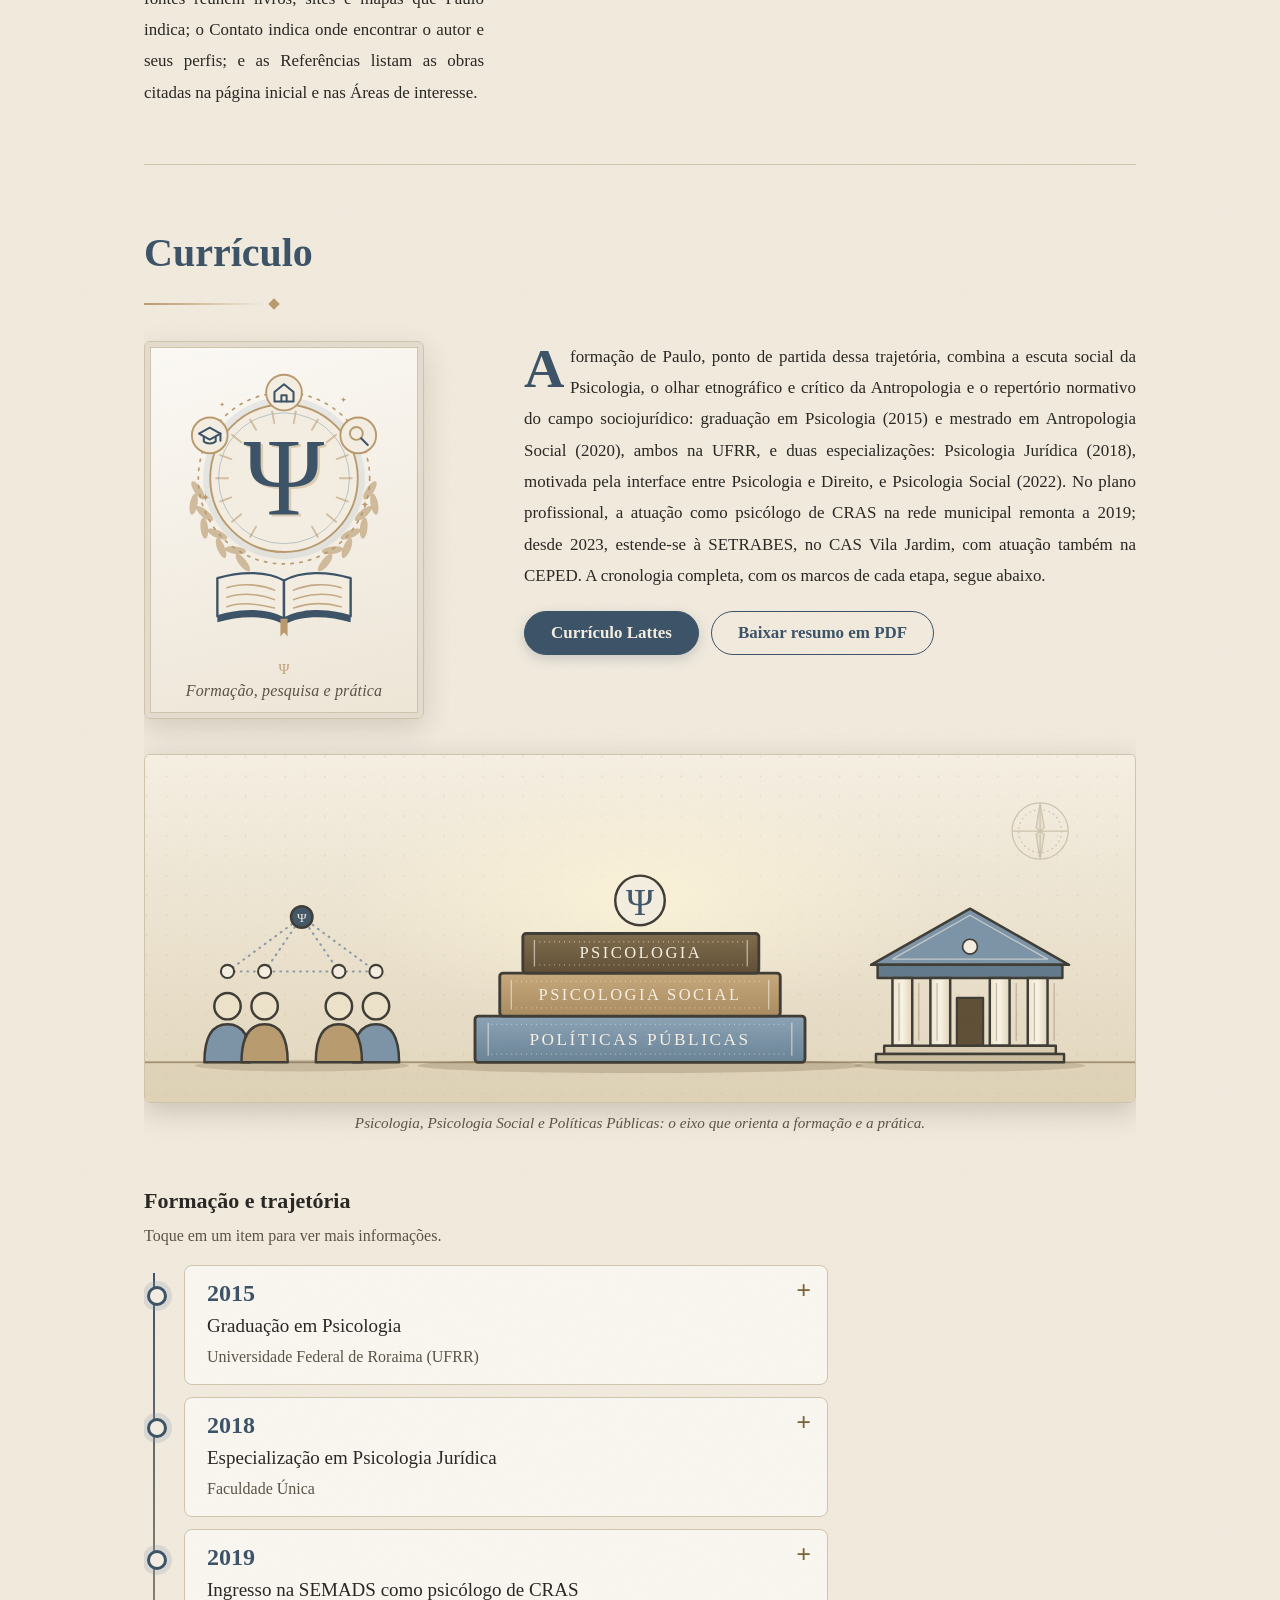
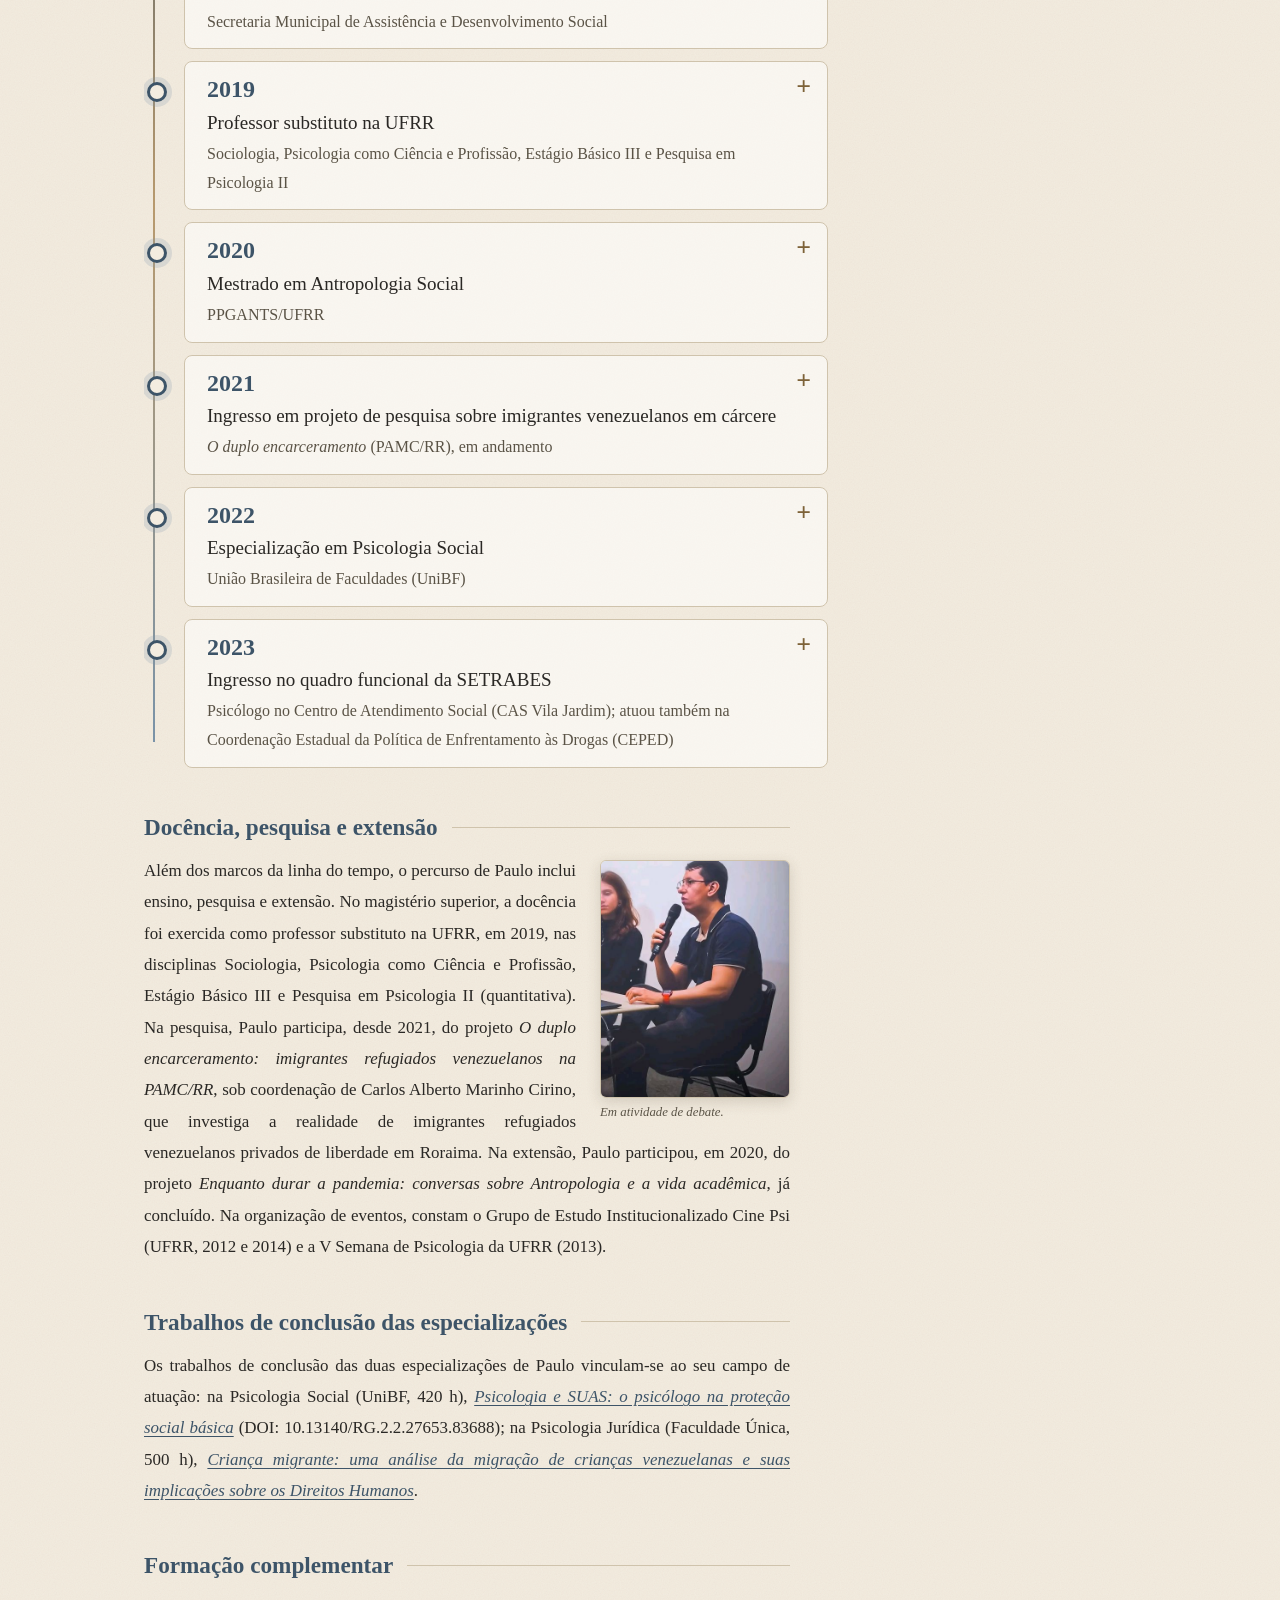
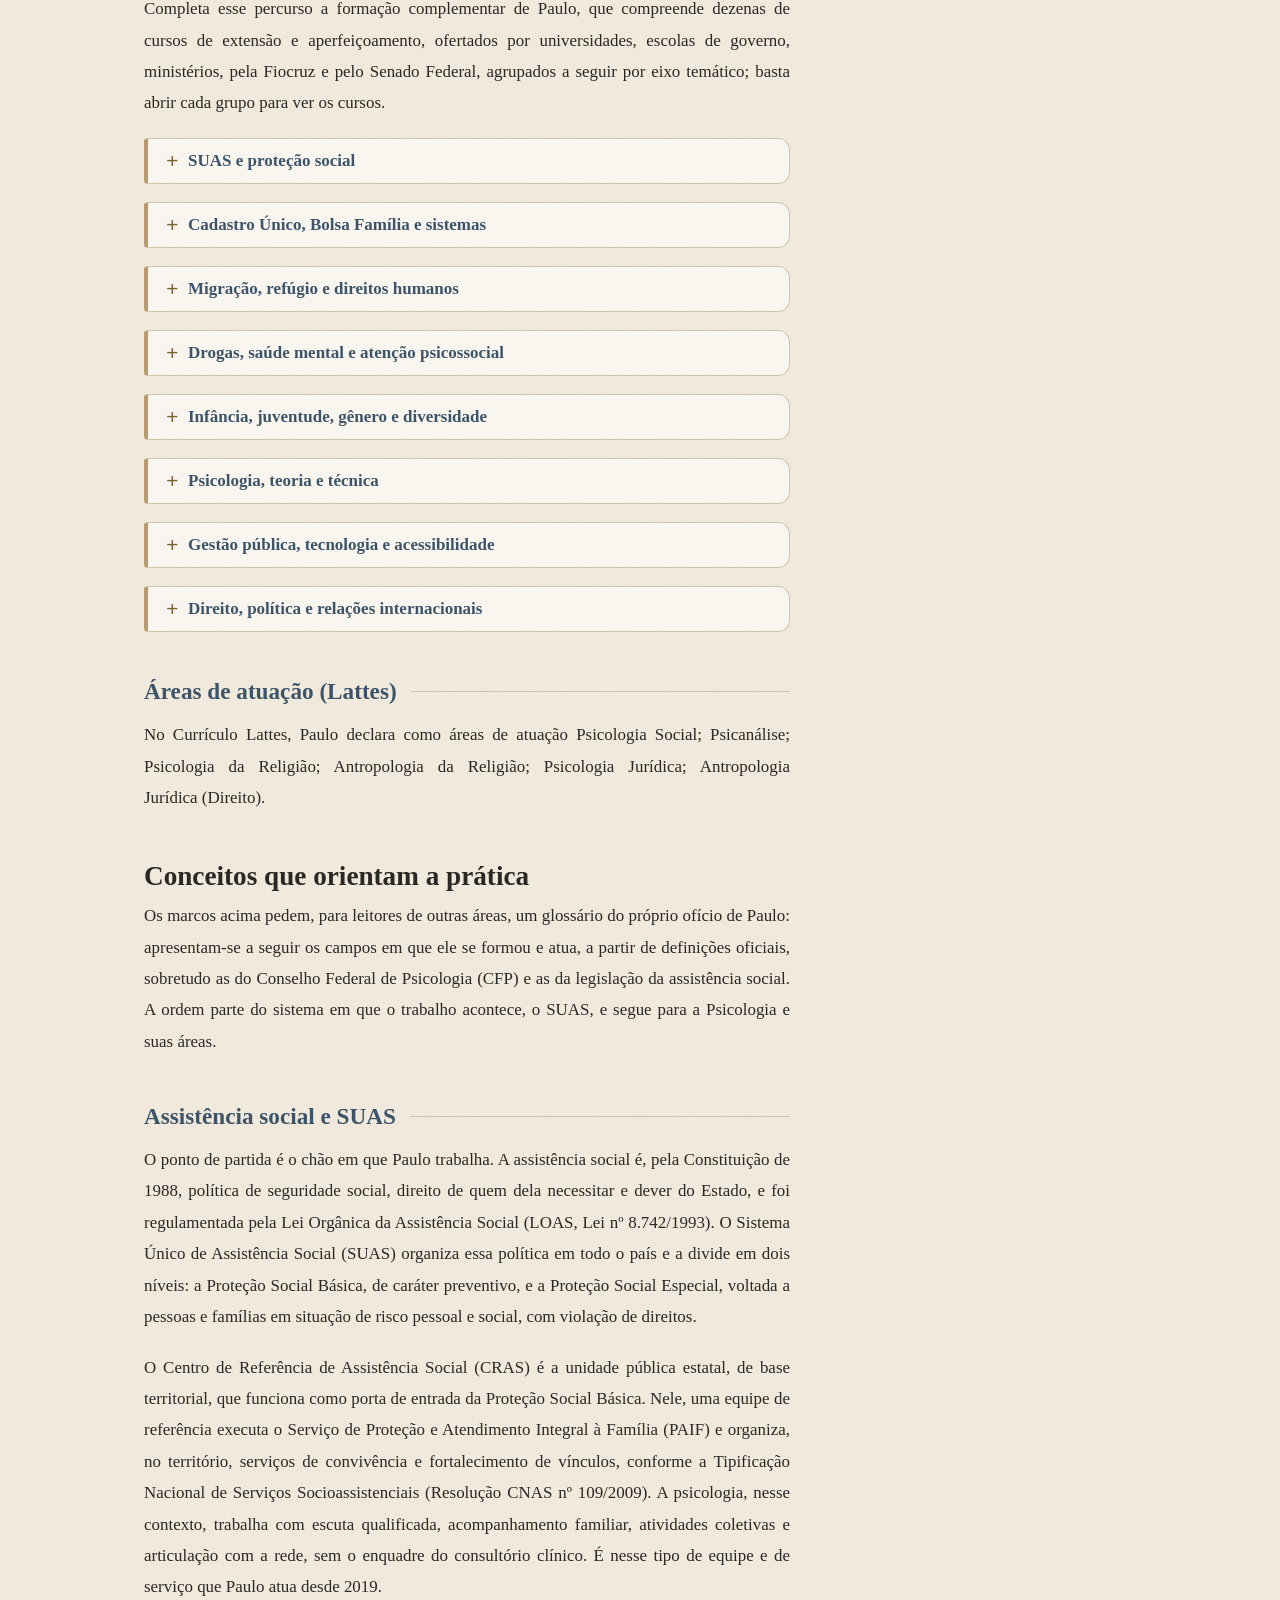
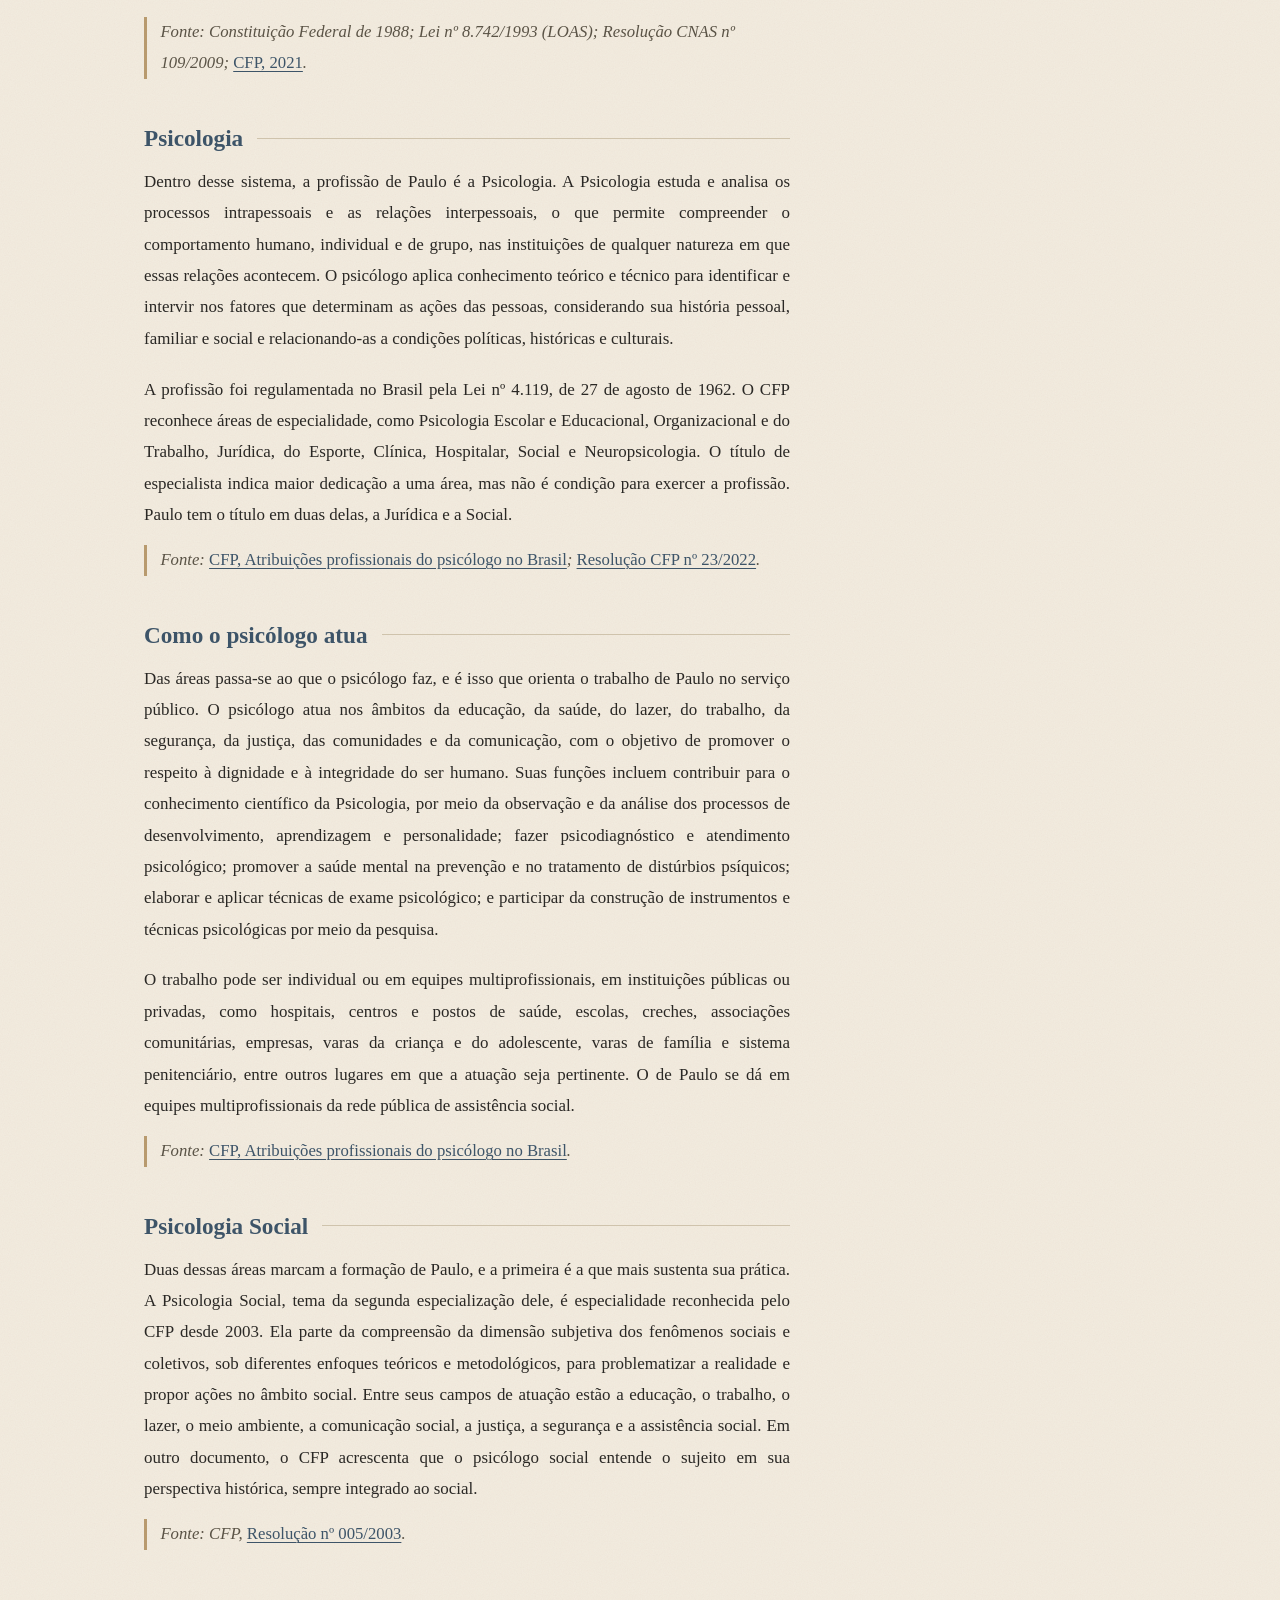
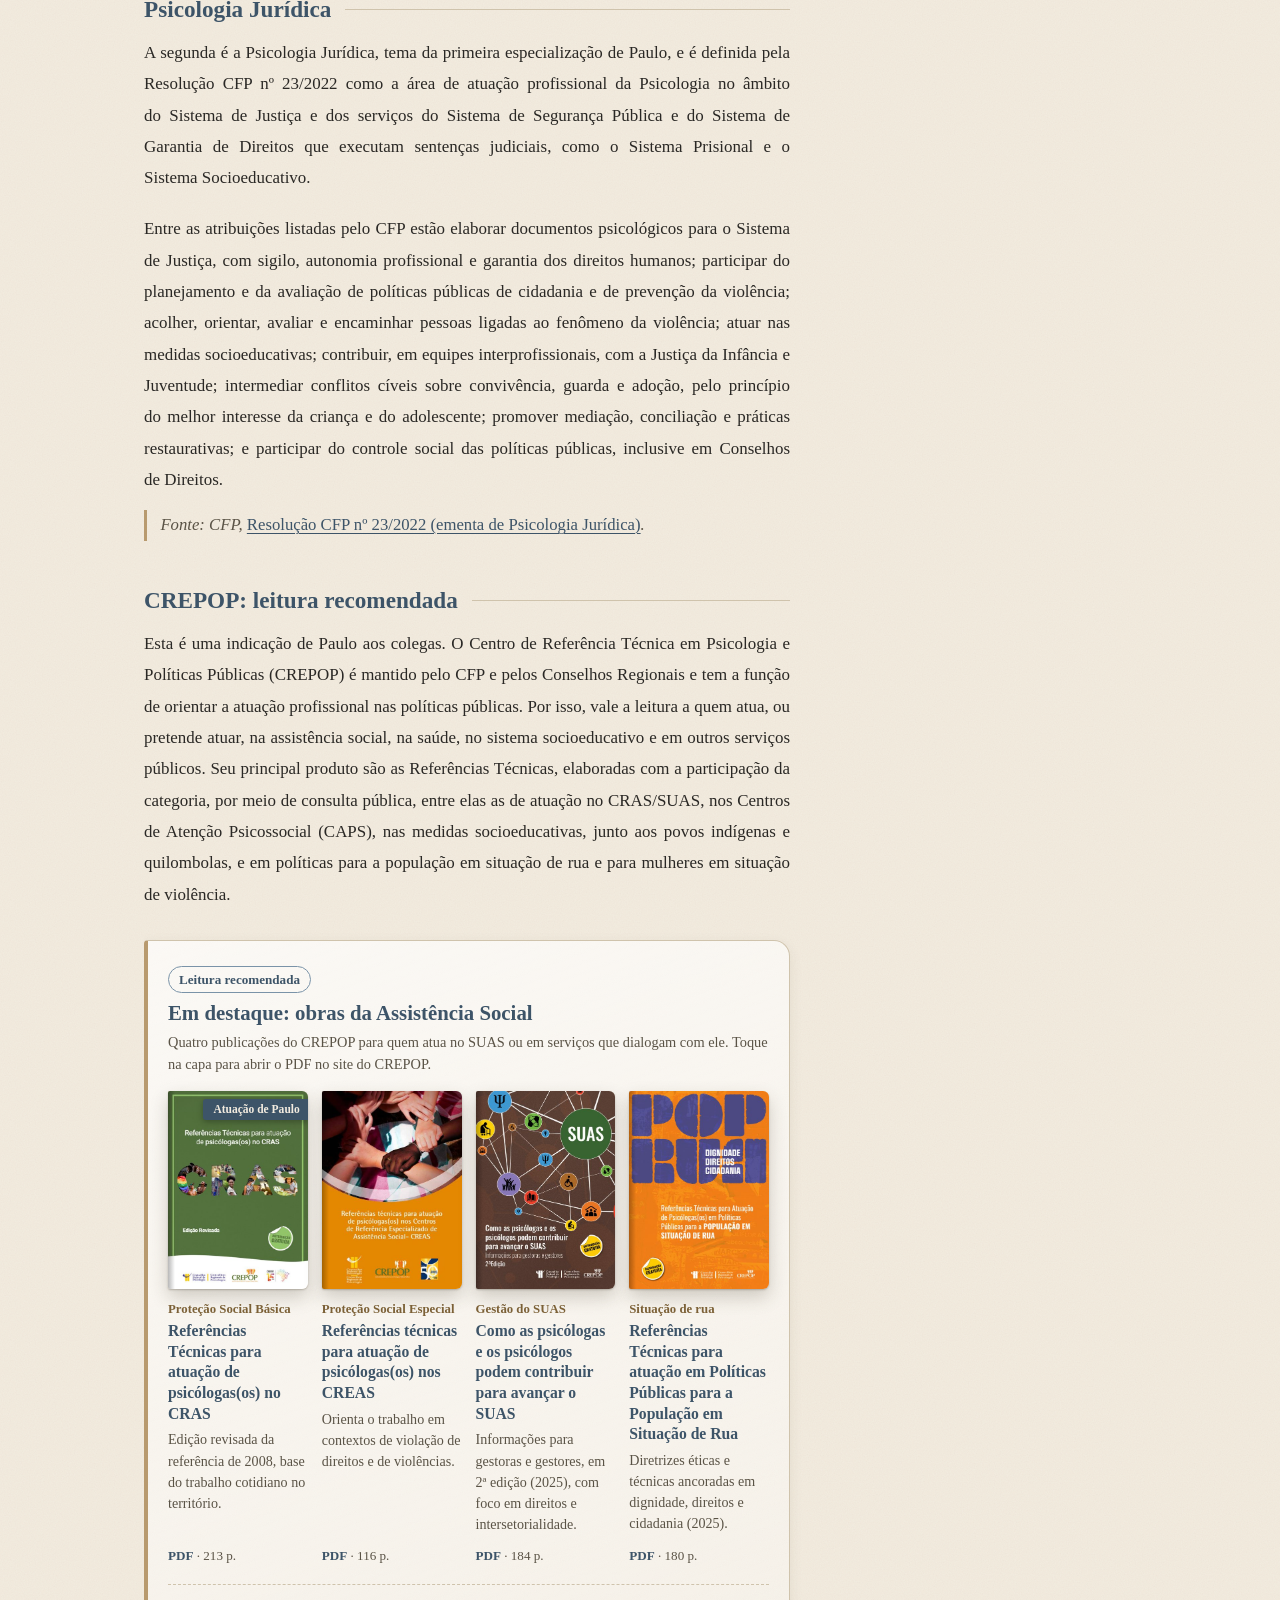
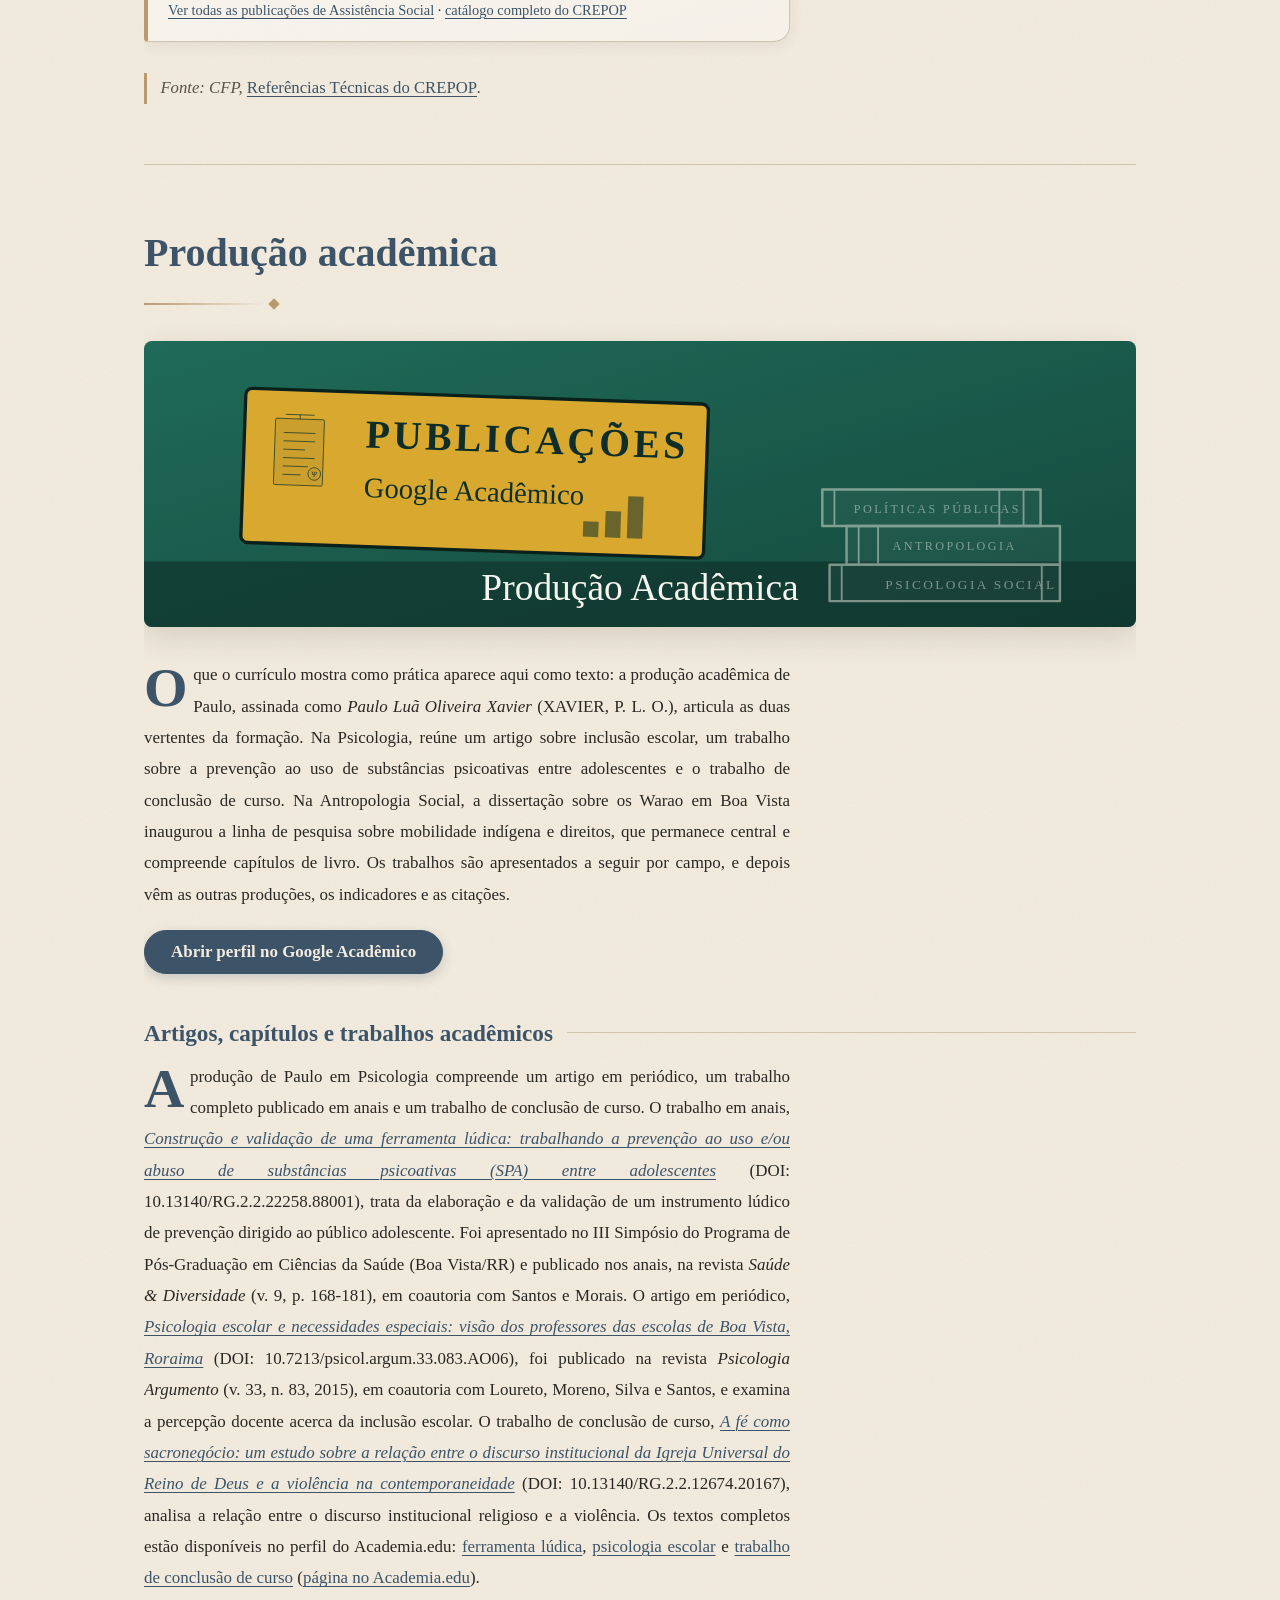
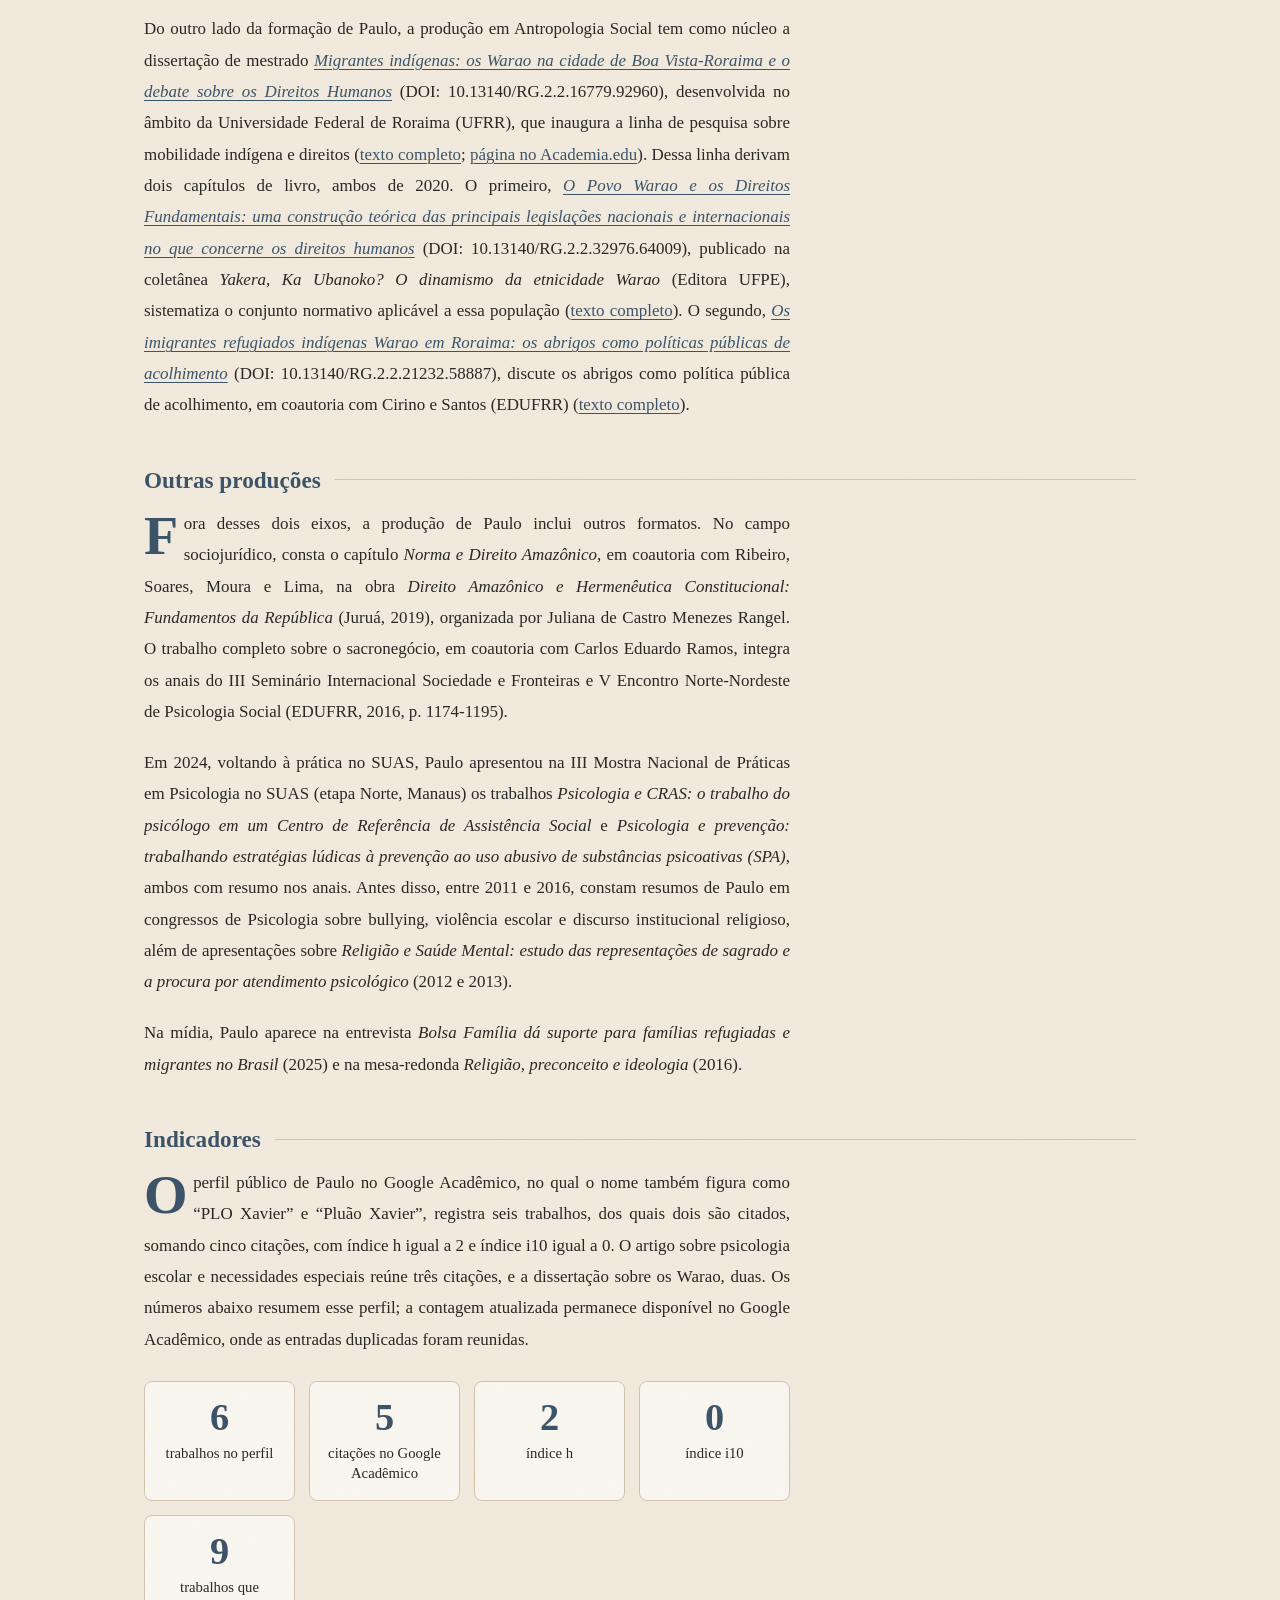
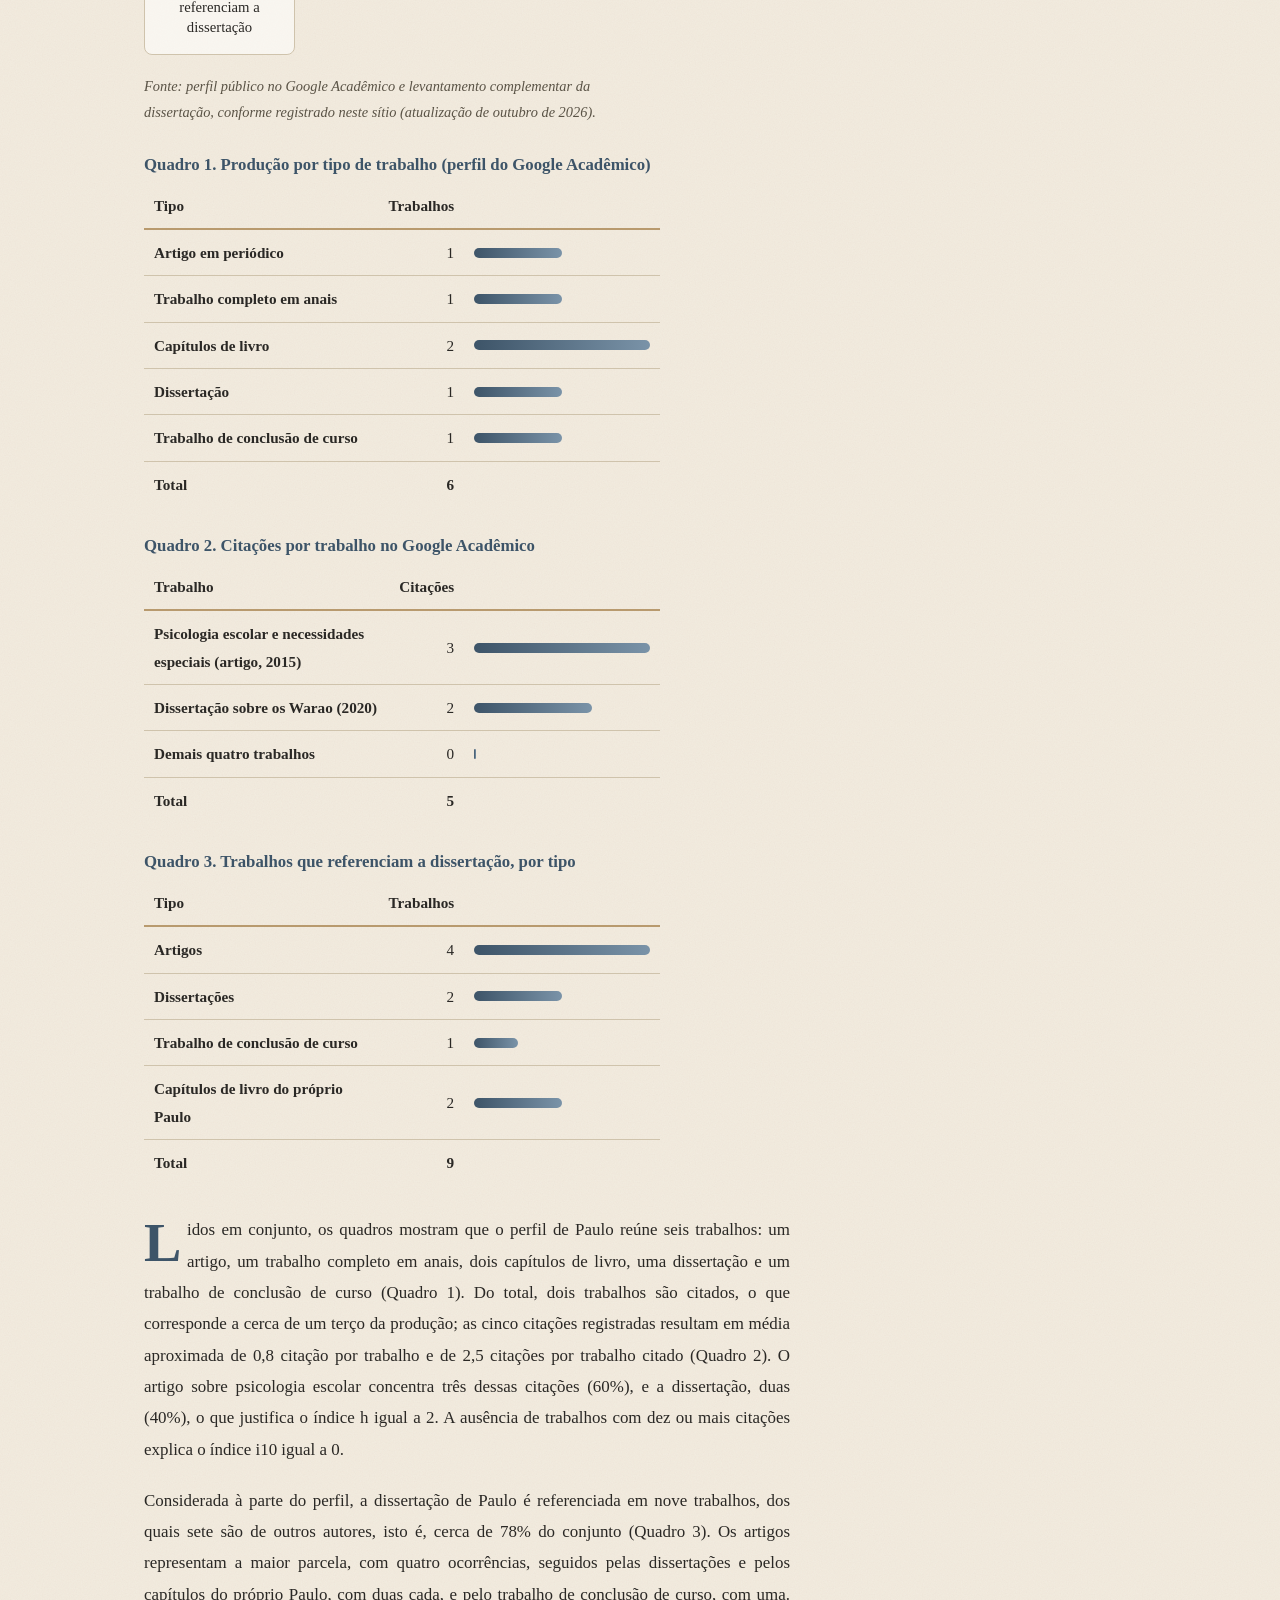
==== commit e2911162: "Update index.html" ====
--- a/index.html
+++ b/index.html
@@ -8,11 +8,11 @@
 <meta property="og:title" content="Paulo Xavier · Psicólogo · CRP-20/09816">
 <meta property="og:description" content="Paulo Luã Oliveira Xavier, psicólogo (CRP-20/09816) no SUAS e mestre em Antropologia Social. Currículo, produção acadêmica, áreas de interesse, leituras e contatos. Boa Vista/RR.">
 <meta property="og:type" content="website">
-<meta property="og:image" content="https://paulusxavier.github.io/vita/imagens/og.png?v=3">
+<meta property="og:image" content="https://paulusxavier.github.io/vita/imagens/og.png?v=4">
 <meta property="og:image:width" content="1200">
 <meta property="og:image:height" content="630">
 <meta property="og:image:alt" content="Site de Paulo Xavier, psicólogo — CRP-20/09816, aberto em uma janela de navegador">
-<meta name="theme-color" content="#f3ece0">
+<meta name="theme-color" content="#f4f5ef">
 <link rel="manifest" href="manifest.json">
 <link rel="icon" type="image/png" sizes="192x192" href="imagens/icon-192.png">
 <link rel="apple-touch-icon" href="imagens/apple-touch-icon.png">
@@ -26,22 +26,22 @@
 <meta name="author" content="Paulo Xavier">
 <meta name="color-scheme" content="light dark">
 <meta name="referrer" content="strict-origin-when-cross-origin">
-<meta name="theme-color" content="#1d1f24" media="(prefers-color-scheme: dark)">
+<meta name="theme-color" content="#0f1a17" media="(prefers-color-scheme: dark)">
 <meta http-equiv="Content-Security-Policy" content="default-src 'self'; img-src 'self' data:; style-src 'self' 'unsafe-inline' https://fonts.googleapis.com; font-src https://fonts.gstatic.com; script-src 'self' 'unsafe-inline'; base-uri 'none'; form-action 'none'; object-src 'none'">
 <meta name="twitter:card" content="summary_large_image">
-<meta name="twitter:image" content="https://paulusxavier.github.io/vita/imagens/og.png?v=3">
+<meta name="twitter:image" content="https://paulusxavier.github.io/vita/imagens/og.png?v=4">
 <meta name="twitter:image:alt" content="Site de Paulo Xavier, psicólogo — CRP-20/09816, aberto em uma janela de navegador">
 <meta name="twitter:title" content="Paulo Xavier · Psicólogo · CRP-20/09816">
 <meta name="twitter:description" content="Paulo Luã Oliveira Xavier, psicólogo (CRP-20/09816) no SUAS e mestre em Antropologia Social. Currículo, produção acadêmica, áreas de interesse, leituras e contatos. Boa Vista/RR.">
 <meta property="og:locale" content="pt_BR">
 <script type="application/ld+json">{"@context": "https://schema.org", "@type": "Person", "name": "Paulo Xavier", "alternateName": "Paulo Luã Oliveira Xavier", "jobTitle": "Psicólogo", "worksFor": [{"@type": "GovernmentOrganization", "name": "Secretaria Municipal de Assistência e Desenvolvimento Social (SEMADS) — CRAS Cristiana Vicente Nunes"}, {"@type": "GovernmentOrganization", "name": "Secretaria do Trabalho e Bem-estar Social (SETRABES) — CAS Vila Jardim"}], "image": "https://paulusxavier.github.io/vita/imagens/icon-512.png", "description": "Psicólogo no SUAS e mestre em Antropologia Social. Boa Vista/RR.", "hasCredential": {"@type": "EducationalOccupationalCredential", "name": "CRP-20/09816", "credentialCategory": "Registro no Conselho Regional de Psicologia"}, "alumniOf": [{"@type": "CollegeOrUniversity", "name": "Universidade Federal de Roraima (UFRR)"}], "knowsAbout": ["Psicologia Social", "Psicologia Jurídica", "Antropologia Social", "SUAS", "Proteção Social Básica", "Migração e refúgio", "Relações interétnicas", "Substâncias psicoativas e prevenção", "Gamificação", "Psicometria"], "workLocation": {"@type": "Place", "address": {"@type": "PostalAddress", "addressLocality": "Boa Vista", "addressRegion": "RR", "addressCountry": "BR"}}, "sameAs": ["https://scholar.google.com/citations?user=zmIFmdAAAAAJ&hl=pt-BR", "http://lattes.cnpq.br/1651070118731757", "https://orcid.org/0000-0003-2031-2573", "https://www.researchgate.net/profile/Paulo-Xavier-3", "https://ufrr.academia.edu/PauloLu%C3%A3OliveiraXavier", "https://www.linkedin.com/in/paulo-xavier-56a3891a0", "https://www.youtube.com/channel/UCv1QDy2nIM-9Df5dDhj2xlg", "https://www.instagram.com/paulo_xavierr_", "https://www.facebook.com/paulo.xavier.9849", "https://twitter.com/PauloXa04561389"], "url": "https://paulusxavier.github.io/vita/"}</script>
 <script type="application/ld+json">{"@context": "https://schema.org", "@type": "Thesis", "name": "Migrantes indígenas: os Warao na cidade de Boa Vista-Roraima e o debate sobre os Direitos Humanos", "author": {"@type": "Person", "name": "Paulo Luã Oliveira Xavier"}, "inLanguage": "pt-BR", "datePublished": "2020", "inSupportOf": "Mestrado em Antropologia Social", "sourceOrganization": {"@type": "CollegeOrUniversity", "name": "Universidade Federal de Roraima (UFRR)"}}</script>
-<link rel="icon" href="data:image/svg+xml,%3Csvg xmlns='http://www.w3.org/2000/svg' viewBox='0 0 64 64'%3E%3Crect width='64' height='64' rx='12' fill='%233d5468'/%3E%3Ctext x='32' y='46' font-size='40' text-anchor='middle' fill='%23f3ece0' font-family='Georgia,serif'%3EΨ%3C/text%3E%3C/svg%3E">
+<link rel="icon" href="data:image/svg+xml,%3Csvg xmlns='http://www.w3.org/2000/svg' viewBox='0 0 64 64'%3E%3Crect width='64' height='64' rx='12' fill='%2314493d'/%3E%3Ctext x='32' y='46' font-size='40' text-anchor='middle' fill='%23f4f5ef' font-family='Georgia,serif'%3EΨ%3C/text%3E%3C/svg%3E">
 <link rel="preload" as="image" href="imagens/foto.jpg" fetchpriority="high">
 <link rel="preconnect" href="https://fonts.googleapis.com">
 <link rel="preconnect" href="https://fonts.gstatic.com" crossorigin>
-<link rel="preload" as="style" href="https://fonts.googleapis.com/css2?family=Great+Vibes&amp;family=Lora:ital,wght@0,400;0,600;1,400&amp;family=Playfair+Display:wght@600;700&amp;display=swap" onload="this.onload=null;this.rel='stylesheet'">
-<noscript><link rel="stylesheet" href="https://fonts.googleapis.com/css2?family=Great+Vibes&amp;family=Lora:ital,wght@0,400;0,600;1,400&amp;family=Playfair+Display:wght@600;700&amp;display=swap"></noscript>
+<link rel="preload" as="style" href="https://fonts.googleapis.com/css2?family=Newsreader:ital,opsz,wght@0,6..72,400..700;1,6..72,400..700&amp;family=Public+Sans:wght@400;500;600;700&amp;display=swap" onload="this.onload=null;this.rel='stylesheet'">
+<noscript><link rel="stylesheet" href="https://fonts.googleapis.com/css2?family=Newsreader:ital,opsz,wght@0,6..72,400..700;1,6..72,400..700&amp;family=Public+Sans:wght@400;500;600;700&amp;display=swap"></noscript>
 <link rel="stylesheet" href="estilo.css">
 </head>
 <body class="sem-js" data-pagina="inicio">
@@ -68,17 +68,21 @@
   </div>
 </header>
 
-<section class="capa" aria-label="Apresentação">
-  <svg class="deco e" viewBox="0 0 200 220" aria-hidden="true"><use href="#globo"/></svg>
-  <svg class="deco d" viewBox="0 0 160 220" aria-hidden="true"><use href="#tinteiro"/></svg>
-  <svg class="deco r" viewBox="0 0 200 140" aria-hidden="true"><use href="#rede"/></svg>
-  <svg class="deco l" viewBox="0 0 160 160" aria-hidden="true"><use href="#bussola"/></svg>
-  <h1>Paulo Xavier</h1>
-  <div class="reg">CRP-20/09816</div>
-  <p class="sub">Psicólogo no SUAS · Mestre em Antropologia Social</p>
-  <p class="lead">Psicologia, Antropologia e Direito a serviço da Proteção Social Básica, em Boa Vista, Roraima.</p>
-  <p class="acoes capa-acoes"><a class="btn" href="#curriculo">Ver currículo</a><button type="button" class="btn sec" onclick="baixarResumoPDF()">Baixar resumo em PDF</button><a class="btn sec" href="#contato">Contato</a></p>
-  <blockquote>“Só a experiência própria é capaz de tornar sábio o ser humano.”<cite>Sigmund Freud</cite></blockquote>
+<section class="abertura" aria-label="Apresentação">
+  <div class="wrap">
+    <div class="abertura-texto">
+      <p class="lugar">Boa Vista, Roraima <span>2°49′N · 60°40′O</span></p>
+      <h1>Paulo Xavier</h1>
+      <p class="sub">Psicólogo no SUAS e mestre em Antropologia Social</p>
+      <p class="lead">Psicologia, Antropologia e Direito a serviço da Proteção Social Básica.</p>
+      <p class="acoes capa-acoes"><a class="btn" href="#curriculo">Ver currículo</a><button type="button" class="btn sec" onclick="baixarResumoPDF()">Baixar resumo em PDF</button><a class="btn sec" href="#contato">Contato</a></p>
+      <p class="reg">CRP-20/09816</p>
+      <blockquote>“Só a experiência própria é capaz de tornar sábio o ser humano.”<cite>Sigmund Freud</cite></blockquote>
+    </div>
+    <figure class="abertura-foto">
+      <img decoding="async" fetchpriority="high" src="imagens/foto.jpg" width="408" height="631" alt="Paulo Xavier em apresentação sobre Psicologia e Políticas Públicas de Saúde" onerror="this.style.display='none'">
+    </figure>
+  </div>
 </section>
 
 <main class="wrap" id="conteudo" tabindex="-1">
@@ -86,23 +90,21 @@
 <section class="pagina" id="inicio" aria-labelledby="t-inicio">
   <h2 id="t-inicio">Início</h2>
   <div class="dois">
-    <img class="foto" decoding="async" fetchpriority="high" src="imagens/foto.jpg" width="408" height="631" alt="Paulo Xavier em apresentação sobre Psicologia e Políticas Públicas de Saúde" onerror="this.style.display='none'">
     <div class="texto prosa">
       <p>Paulo Luã Oliveira Xavier (CRP-20/09816) é psicólogo, mestre em Antropologia Social pela Universidade Federal de Roraima (UFRR) e especialista em Psicologia Jurídica e em Psicologia Social. A trajetória articula três campos — Psicologia, Antropologia e Direito — e se concretiza na rede pública de assistência social de Boa Vista, Roraima, em atuação dirigida a famílias, comunidades e pessoas em situação de mobilidade, cujas demandas submetem o referencial teórico à prova da prática.</p>
       <p>Foi nessa rede que a trajetória de Paulo ganhou forma: sua atuação situa-se no Sistema Único de Assistência Social (SUAS), na Proteção Social Básica, organizada pela Política Nacional de Assistência Social em torno da prevenção de situações de risco, do desenvolvimento de potencialidades e do fortalecimento dos vínculos familiares e comunitários (PNAS, 2004; CFP, 2021). Desde 2019, integra a equipe técnica de referência do CRAS Cristiana Vicente Nunes, vinculado à Secretaria Municipal de Assistência e Desenvolvimento Social (SEMADS), e, nesse mesmo ano, exerceu a docência como professor substituto na UFRR. Desde 2023, compõe o quadro funcional da Secretaria do Trabalho e Bem-estar Social (SETRABES), onde atua no Centro de Atendimento Social (CAS Vila Jardim), serviço de convivência e fortalecimento de vínculos da rede estadual, e onde atuou também na Coordenação Estadual da Política de Enfrentamento às Drogas (CEPED).</p>
       <p>Dessa prática nasce a pesquisa de Paulo e, por sua vez, a pesquisa volta ao serviço. O eixo principal é o trabalho do psicólogo na Proteção Social Básica, examinado à luz da Psicologia Social e em diálogo com as ciências sociais. A ele somam-se a migração venezuelana e o povo Warao, a prevenção ao uso de substâncias psicoativas e, em fase anterior, a Psicologia da Religião e a violência escolar. A produção compreende artigo em periódico, capítulos de livro, trabalhos em anais, dissertação e comunicações em eventos nacionais, orientados pela questão de como serviços públicos, ciência e direitos humanos podem se articular em bases éticas, técnicas e respeitosas.</p>
       <p>Este sítio acompanha o percurso de Paulo do começo ao fim, em leitura contínua, e cada seção retoma a anterior. O Currículo apresenta a formação e a trajetória profissional; a Produção acadêmica reúne os trabalhos publicados e seus indicadores; as Áreas de interesse mostram como prática e pesquisa se alimentam; a seção Psicologia em Roraima traz um panorama da distribuição de psicólogas(os) no estado e da produção sobre a atuação no CRAS; as Leituras e fontes reúnem livros, sites e mapas que Paulo indica; o Contato indica onde encontrar o autor e seus perfis; e as Referências listam as obras citadas na página inicial e nas Áreas de interesse.</p>
     </div>
-  </div>
-  <h3 class="sub">Em síntese</h3>
-  <dl class="ficha" aria-label="Dados de identificação profissional">
-    <div><dt>Registro profissional</dt><dd>CRP-20/09816</dd></div>
-    <div><dt>Formação</dt><dd>Graduação em Psicologia (UFRR, 2015)</dd><dd>Mestrado em Antropologia Social (UFRR, 2020)</dd><dd>Especialização em Psicologia Jurídica (2018) e em Psicologia Social (2022)</dd></div>
-    <div><dt>Atuação</dt><dd>Psicólogo de CRAS, CRAS Cristiana Vicente Nunes (SEMADS), desde 2019</dd><dd>Psicólogo, CAS Vila Jardim (SETRABES), desde 2023</dd></div>
-    <div><dt>Linhas de pesquisa</dt><dd>Psicologia Social e Proteção Social Básica; migração e refúgio (povo Warao); relações interétnicas; prevenção ao uso de substâncias psicoativas</dd></div>
-    <div><dt>Perfis acadêmicos</dt><dd><a href="http://lattes.cnpq.br/1651070118731757" rel="noopener noreferrer" target="_blank">Currículo Lattes</a> · <a href="https://orcid.org/0000-0003-2031-2573" rel="noopener noreferrer" target="_blank">ORCID</a> · <a href="https://scholar.google.com/citations?user=zmIFmdAAAAAJ&amp;hl=pt-BR" rel="noopener noreferrer" target="_blank">Google Acadêmico</a></dd></div>
-    <div><dt>Localidade</dt><dd>Boa Vista, Roraima</dd></div>
-  </dl>
+    <aside aria-label="Em síntese">
+    <dl class="ficha" aria-label="Dados de identificação profissional">
+      <div><dt>Formação</dt><dd>Graduação em Psicologia (UFRR, 2015)</dd><dd>Mestrado em Antropologia Social (UFRR, 2020)</dd><dd>Especialização em Psicologia Jurídica (2018) e em Psicologia Social (2022)</dd></div>
+      <div><dt>Atuação</dt><dd>Psicólogo de CRAS, CRAS Cristiana Vicente Nunes (SEMADS), desde 2019</dd><dd>Psicólogo, CAS Vila Jardim (SETRABES), desde 2023</dd></div>
+      <div><dt>Linhas de pesquisa</dt><dd>Psicologia Social e Proteção Social Básica; migração e refúgio (povo Warao); relações interétnicas; prevenção ao uso de substâncias psicoativas</dd></div>
+      <div><dt>Perfis acadêmicos</dt><dd><a href="http://lattes.cnpq.br/1651070118731757" rel="noopener noreferrer" target="_blank">Currículo Lattes</a> · <a href="https://orcid.org/0000-0003-2031-2573" rel="noopener noreferrer" target="_blank">ORCID</a> · <a href="https://scholar.google.com/citations?user=zmIFmdAAAAAJ&amp;hl=pt-BR" rel="noopener noreferrer" target="_blank">Google Acadêmico</a></dd></div>
+    </dl>
+    </aside>
+  </div>
 </section>
 
 <section class="pagina" id="curriculo" aria-labelledby="t-curriculo">
@@ -191,7 +193,7 @@
 
 <section class="pagina" id="producao" aria-labelledby="t-producao">
   <h2 id="t-producao">Produção acadêmica</h2>
-  <svg class="banner" viewBox="0 0 900 260" role="img" aria-label="Placa de produção acadêmica sobre livros e gráfico de citações" preserveAspectRatio="xMidYMid slice"><defs><linearGradient id="mad2" x1="0" y1="0" x2="1" y2="1"><stop offset="0" stop-color="#7a5a3c"/><stop offset="1" stop-color="#4b3626"/></linearGradient></defs><rect width="900" height="260" fill="url(#mad2)"/><rect y="200" width="900" height="60" fill="#3a2a1d" opacity=".6"/><g color="#e9dfcd" opacity=".5" transform="translate(600 60) scale(1.1)"><use href="#livros" width="240" height="180"/></g><g transform="rotate(2 300 120)"><rect x="90" y="50" width="420" height="140" rx="6" fill="#c9b58f" stroke="#2a1d12" stroke-width="3"/><g color="#3a2a1d" transform="translate(108 70)"><use href="#lattes" width="64" height="76"/></g><text x="200" y="100" font-family="Playfair Display,Georgia,serif" font-weight="700" font-size="36" fill="#3a2a1d" letter-spacing="3">PUBLICAÇÕES</text><text x="200" y="145" font-family="Playfair Display,Georgia,serif" font-size="26" fill="#3a2a1d">Google Acadêmico</text><g fill="#3a2a1d" opacity=".55"><rect x="400" y="160" width="14" height="14"/><rect x="420" y="150" width="14" height="24"/><rect x="440" y="136" width="14" height="38"/></g></g><text x="450" y="235" text-anchor="middle" font-family="Great Vibes,cursive" font-size="34" fill="#f3ece0">Produção Acadêmica</text></svg>
+  <svg class="banner" viewBox="0 0 900 260" role="img" aria-label="Placa de produção acadêmica sobre livros e gráfico de citações" preserveAspectRatio="xMidYMid slice"><defs><linearGradient id="mad2" x1="0" y1="0" x2="1" y2="1"><stop offset="0" stop-color="#1f6a58"/><stop offset="1" stop-color="#154a3e"/></linearGradient></defs><rect width="900" height="260" fill="url(#mad2)"/><rect y="200" width="900" height="60" fill="#0e2e27" opacity=".6"/><g color="#e7ebdf" opacity=".5" transform="translate(600 60) scale(1.1)"><use href="#livros" width="240" height="180"/></g><g transform="rotate(2 300 120)"><rect x="90" y="50" width="420" height="140" rx="6" fill="#d9a82e" stroke="#0a211b" stroke-width="3"/><g color="#0e2e27" transform="translate(108 70)"><use href="#lattes" width="64" height="76"/></g><text x="200" y="100" font-family="Playfair Display,Georgia,serif" font-weight="700" font-size="36" fill="#0e2e27" letter-spacing="3">PUBLICAÇÕES</text><text x="200" y="145" font-family="Playfair Display,Georgia,serif" font-size="26" fill="#0e2e27">Google Acadêmico</text><g fill="#0e2e27" opacity=".55"><rect x="400" y="160" width="14" height="14"/><rect x="420" y="150" width="14" height="24"/><rect x="440" y="136" width="14" height="38"/></g></g><text x="450" y="235" text-anchor="middle" font-family="Great Vibes,cursive" font-size="34" fill="#f4f5ef">Produção Acadêmica</text></svg>
   <div class="texto prosa">
     <p>O que o currículo mostra como prática aparece aqui como texto: a produção acadêmica de Paulo, assinada como <em>Paulo Luã Oliveira Xavier</em> (XAVIER, P. L. O.), articula as duas vertentes da formação. Na Psicologia, reúne um artigo sobre inclusão escolar, um trabalho sobre a prevenção ao uso de substâncias psicoativas entre adolescentes e o trabalho de conclusão de curso. Na Antropologia Social, a dissertação sobre os Warao em Boa Vista inaugurou a linha de pesquisa sobre mobilidade indígena e direitos, que permanece central e compreende capítulos de livro. Os trabalhos são apresentados a seguir por campo, e depois vêm as outras produções, os indicadores e as citações.</p>
     <p class="acoes"><a class="btn" href="https://scholar.google.com/citations?user=zmIFmdAAAAAJ&amp;hl=pt-BR" rel="noopener noreferrer" target="_blank">Abrir perfil no Google Acadêmico</a></p>
@@ -275,7 +277,7 @@
 
 <section class="pagina" id="interesses" aria-labelledby="t-interesses">
   <h2 id="t-interesses">Áreas de interesse</h2>
-  <svg class="banner" viewBox="0 0 900 260" role="img" aria-label="Placa de psicólogo sobre livros" preserveAspectRatio="xMidYMid slice"><defs><linearGradient id="mad" x1="0" y1="0" x2="1" y2="1"><stop offset="0" stop-color="#7a5a3c"/><stop offset="1" stop-color="#4b3626"/></linearGradient></defs><rect width="900" height="260" fill="url(#mad)"/><rect y="200" width="900" height="60" fill="#3a2a1d" opacity=".6"/><g color="#e9dfcd" opacity=".5" transform="translate(600 60) scale(1.1)"><use href="#livros" width="240" height="180"/></g><g transform="rotate(-2 300 120)"><rect x="90" y="50" width="420" height="140" rx="6" fill="#c9b58f" stroke="#2a1d12" stroke-width="3"/><g color="#3a2a1d" transform="translate(110 70)"><use href="#selo" width="70" height="70"/></g><text x="200" y="100" font-family="Playfair Display,Georgia,serif" font-weight="700" font-size="40" fill="#3a2a1d" letter-spacing="3">PSICÓLOGO</text><text x="200" y="145" font-family="Playfair Display,Georgia,serif" font-size="30" fill="#3a2a1d">CRP-20/09816</text></g><text x="450" y="235" text-anchor="middle" font-family="Great Vibes,cursive" font-size="34" fill="#f3ece0">Áreas de Interesse</text></svg>
+  <svg class="banner" viewBox="0 0 900 260" role="img" aria-label="Placa de psicólogo sobre livros" preserveAspectRatio="xMidYMid slice"><defs><linearGradient id="mad" x1="0" y1="0" x2="1" y2="1"><stop offset="0" stop-color="#1f6a58"/><stop offset="1" stop-color="#154a3e"/></linearGradient></defs><rect width="900" height="260" fill="url(#mad)"/><rect y="200" width="900" height="60" fill="#0e2e27" opacity=".6"/><g color="#e7ebdf" opacity=".5" transform="translate(600 60) scale(1.1)"><use href="#livros" width="240" height="180"/></g><g transform="rotate(-2 300 120)"><rect x="90" y="50" width="420" height="140" rx="6" fill="#d9a82e" stroke="#0a211b" stroke-width="3"/><g color="#0e2e27" transform="translate(110 70)"><use href="#selo" width="70" height="70"/></g><text x="200" y="100" font-family="Playfair Display,Georgia,serif" font-weight="700" font-size="40" fill="#0e2e27" letter-spacing="3">PSICÓLOGO</text><text x="200" y="145" font-family="Playfair Display,Georgia,serif" font-size="30" fill="#0e2e27">CRP-20/09816</text></g><text x="450" y="235" text-anchor="middle" font-family="Great Vibes,cursive" font-size="34" fill="#f4f5ef">Áreas de Interesse</text></svg>
   <div class="texto prosa">
     <p>Dos textos passa-se ao que os move. Os interesses de pesquisa de Paulo distribuem-se em quatro campos interdependentes: (i) a Psicologia Social e, nela, o trabalho do psicólogo na Proteção Social Básica; (ii) a migração e o refúgio; (iii) a Antropologia Social e as relações interétnicas; e (iv) a prevenção ao uso de substâncias psicoativas, com ênfase em gamificação e validação psicométrica de jogos. O eixo predominante é o primeiro, voltado a delimitar o que compete ao psicólogo, o que lhe é possível realizar e segundo quais parâmetros técnicos e éticos deve fazê-lo no território, em diálogo com as ciências sociais e sob a lógica dos direitos. Cada campo é apresentado a seguir.</p>
     <h3 class="sub">Psicologia Social e o trabalho do psicólogo na Proteção Social Básica</h3>
@@ -459,7 +461,7 @@
 
 <section class="pagina" id="contato" aria-labelledby="t-contato">
   <h2 id="t-contato">Contato</h2>
-  <svg class="banner" viewBox="0 0 900 260" role="img" aria-label="Placa de contato com envelope e endereço sobre livros" preserveAspectRatio="xMidYMid slice"><defs><linearGradient id="mad3" x1="0" y1="0" x2="1" y2="1"><stop offset="0" stop-color="#7a5a3c"/><stop offset="1" stop-color="#4b3626"/></linearGradient></defs><rect width="900" height="260" fill="url(#mad3)"/><rect y="200" width="900" height="60" fill="#3a2a1d" opacity=".6"/><g color="#e9dfcd" opacity=".5" transform="translate(600 60) scale(1.1)"><use href="#livros" width="240" height="180"/></g><g transform="rotate(1.5 300 120)"><rect x="90" y="50" width="420" height="140" rx="6" fill="#c9b58f" stroke="#2a1d12" stroke-width="3"/><g color="#3a2a1d" transform="translate(108 76)"><use href="#carta" width="76" height="57"/></g><text x="210" y="100" font-family="Playfair Display,Georgia,serif" font-weight="700" font-size="40" fill="#3a2a1d" letter-spacing="3">CONTATO</text><text x="210" y="145" font-family="Playfair Display,Georgia,serif" font-size="26" fill="#3a2a1d">Boa Vista · RR</text></g><text x="450" y="235" text-anchor="middle" font-family="Great Vibes,cursive" font-size="34" fill="#f3ece0">Contatos institucionais</text></svg>
+  <svg class="banner" viewBox="0 0 900 260" role="img" aria-label="Placa de contato com envelope e endereço sobre livros" preserveAspectRatio="xMidYMid slice"><defs><linearGradient id="mad3" x1="0" y1="0" x2="1" y2="1"><stop offset="0" stop-color="#1f6a58"/><stop offset="1" stop-color="#154a3e"/></linearGradient></defs><rect width="900" height="260" fill="url(#mad3)"/><rect y="200" width="900" height="60" fill="#0e2e27" opacity=".6"/><g color="#e7ebdf" opacity=".5" transform="translate(600 60) scale(1.1)"><use href="#livros" width="240" height="180"/></g><g transform="rotate(1.5 300 120)"><rect x="90" y="50" width="420" height="140" rx="6" fill="#d9a82e" stroke="#0a211b" stroke-width="3"/><g color="#0e2e27" transform="translate(108 76)"><use href="#carta" width="76" height="57"/></g><text x="210" y="100" font-family="Playfair Display,Georgia,serif" font-weight="700" font-size="40" fill="#0e2e27" letter-spacing="3">CONTATO</text><text x="210" y="145" font-family="Playfair Display,Georgia,serif" font-size="26" fill="#0e2e27">Boa Vista · RR</text></g><text x="450" y="235" text-anchor="middle" font-family="Great Vibes,cursive" font-size="34" fill="#f4f5ef">Contatos institucionais</text></svg>
   
   <div class="texto prosa"><p>Para falar com Paulo, os contatos institucionais são os de dois serviços da rede pública de assistência social de Boa Vista/RR: um municipal, o CRAS, e um estadual, o CAS Vila Jardim. Para colaboração em pesquisa e consulta à produção, os perfis acadêmicos e profissionais reúnem currículo, publicações e identificadores; as redes sociais, no rodapé, concentram divulgação e conteúdo de caráter mais informal.</p></div>
   <h3>Locais de atuação</h3>
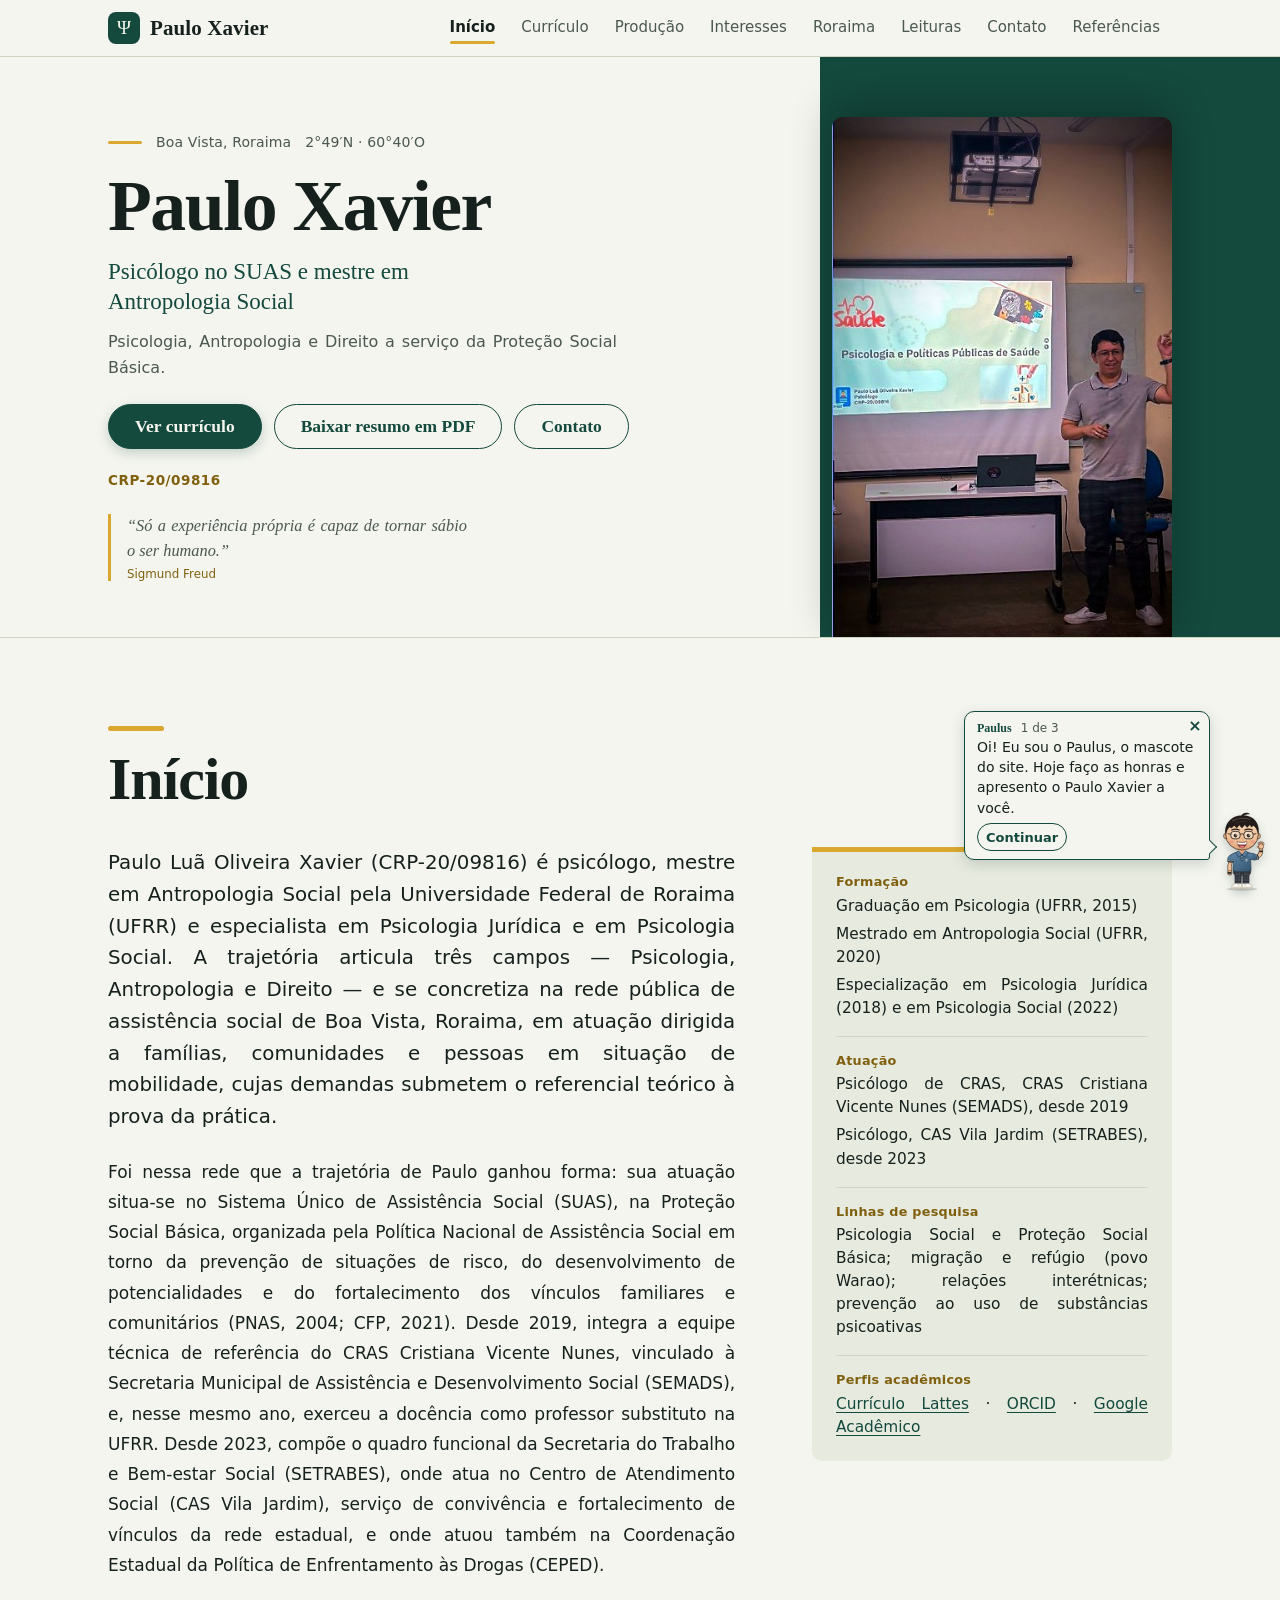
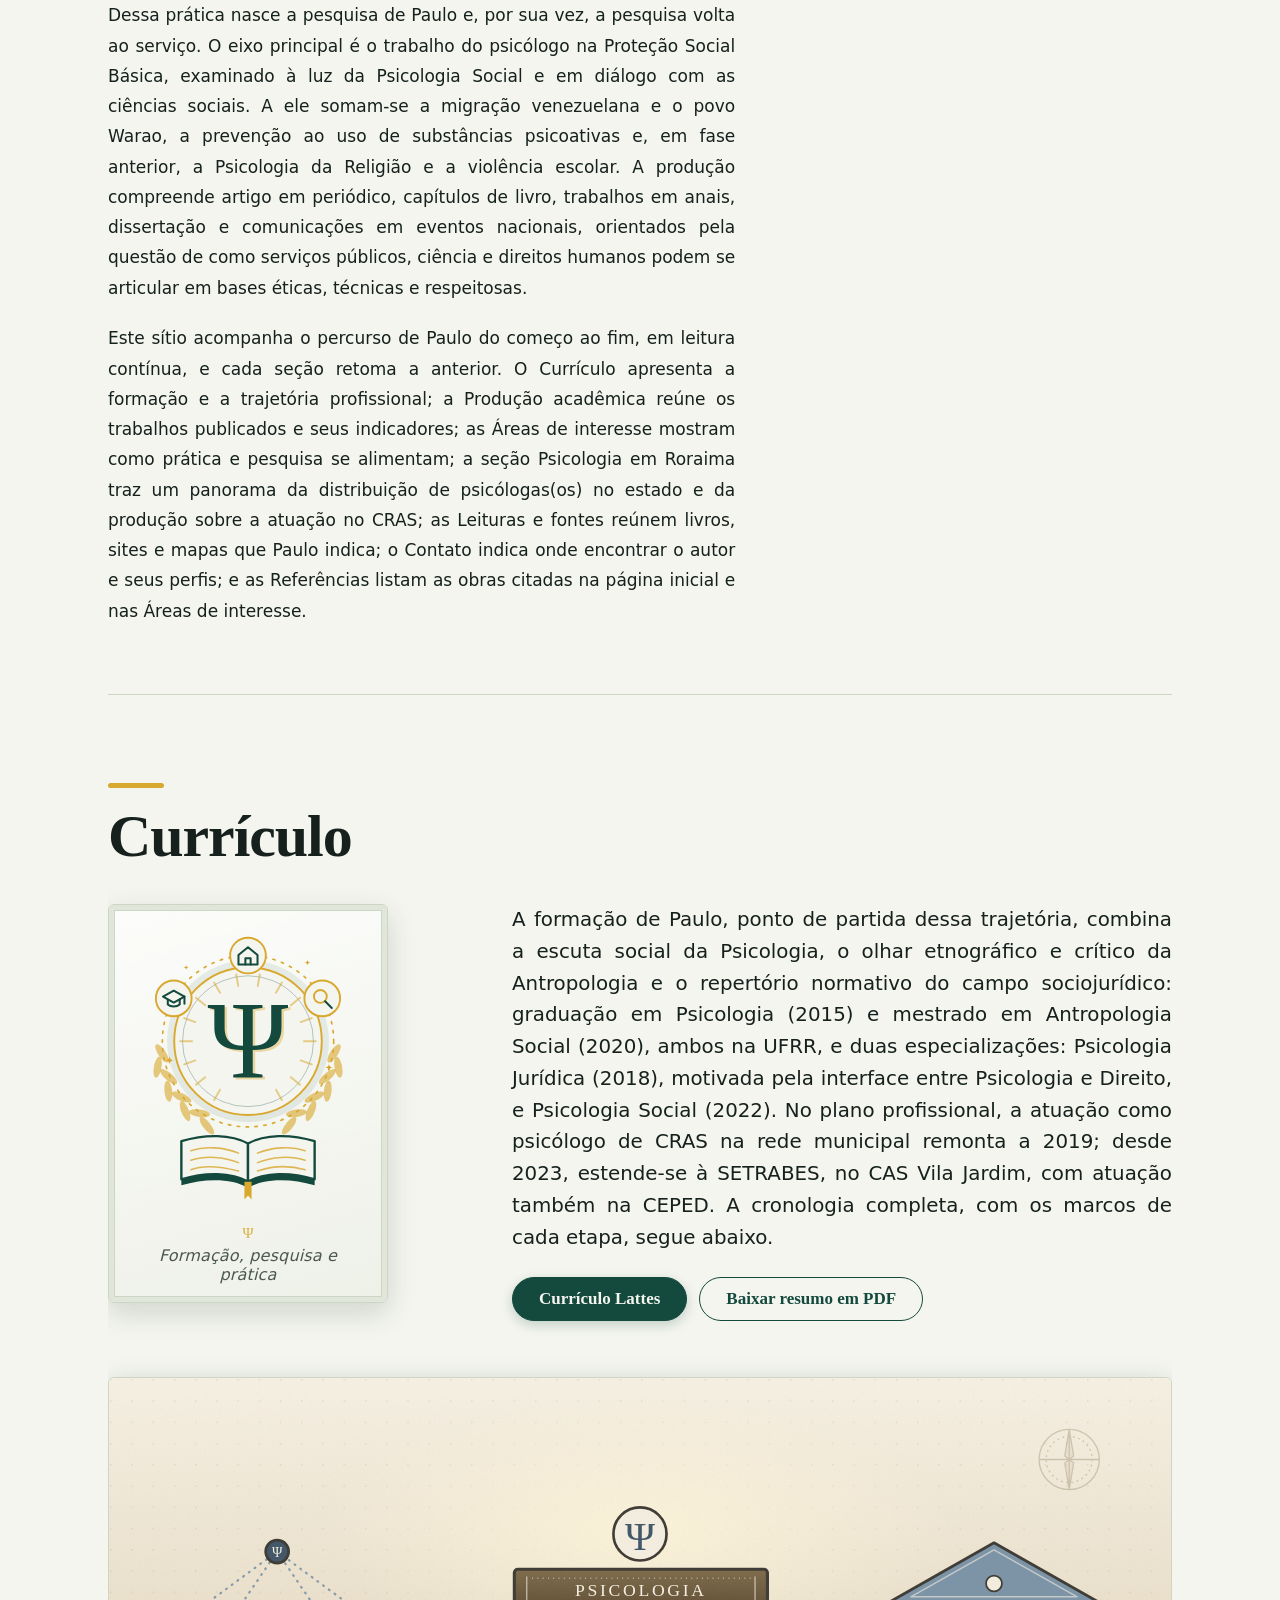
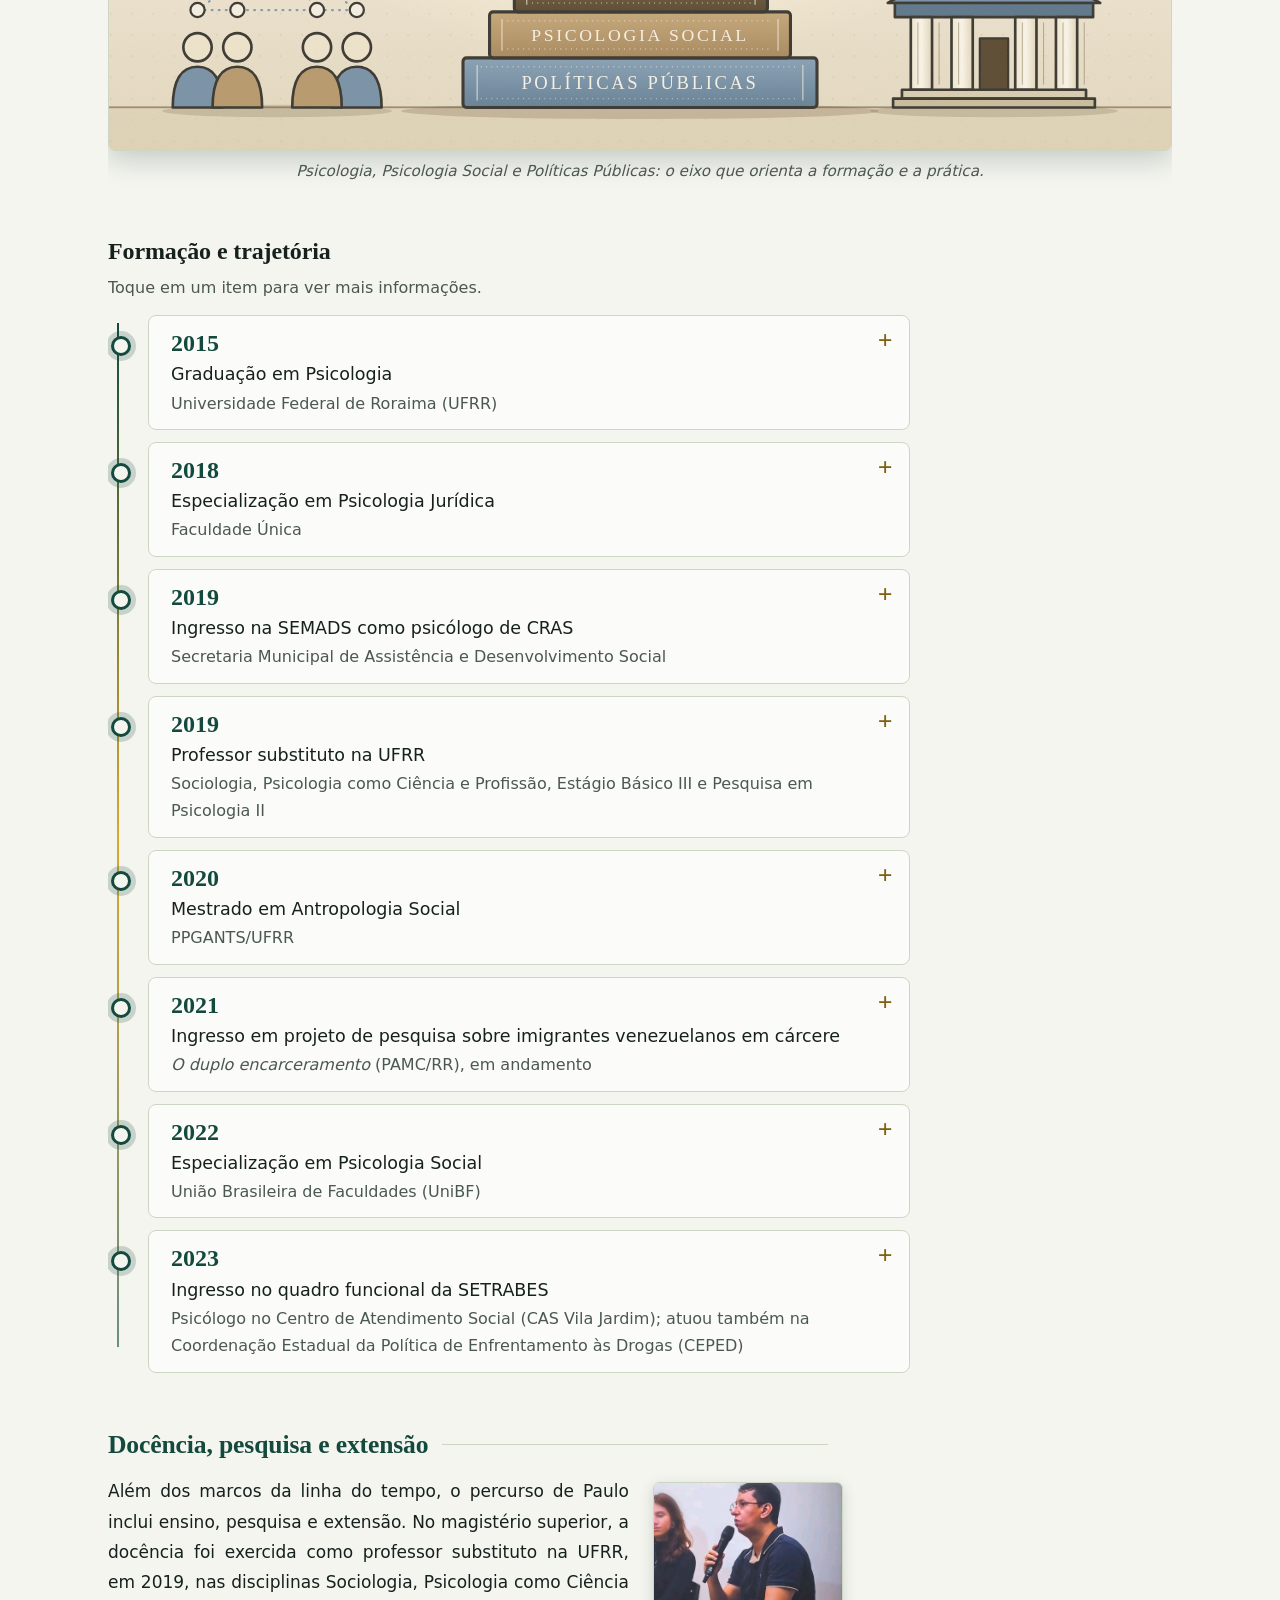
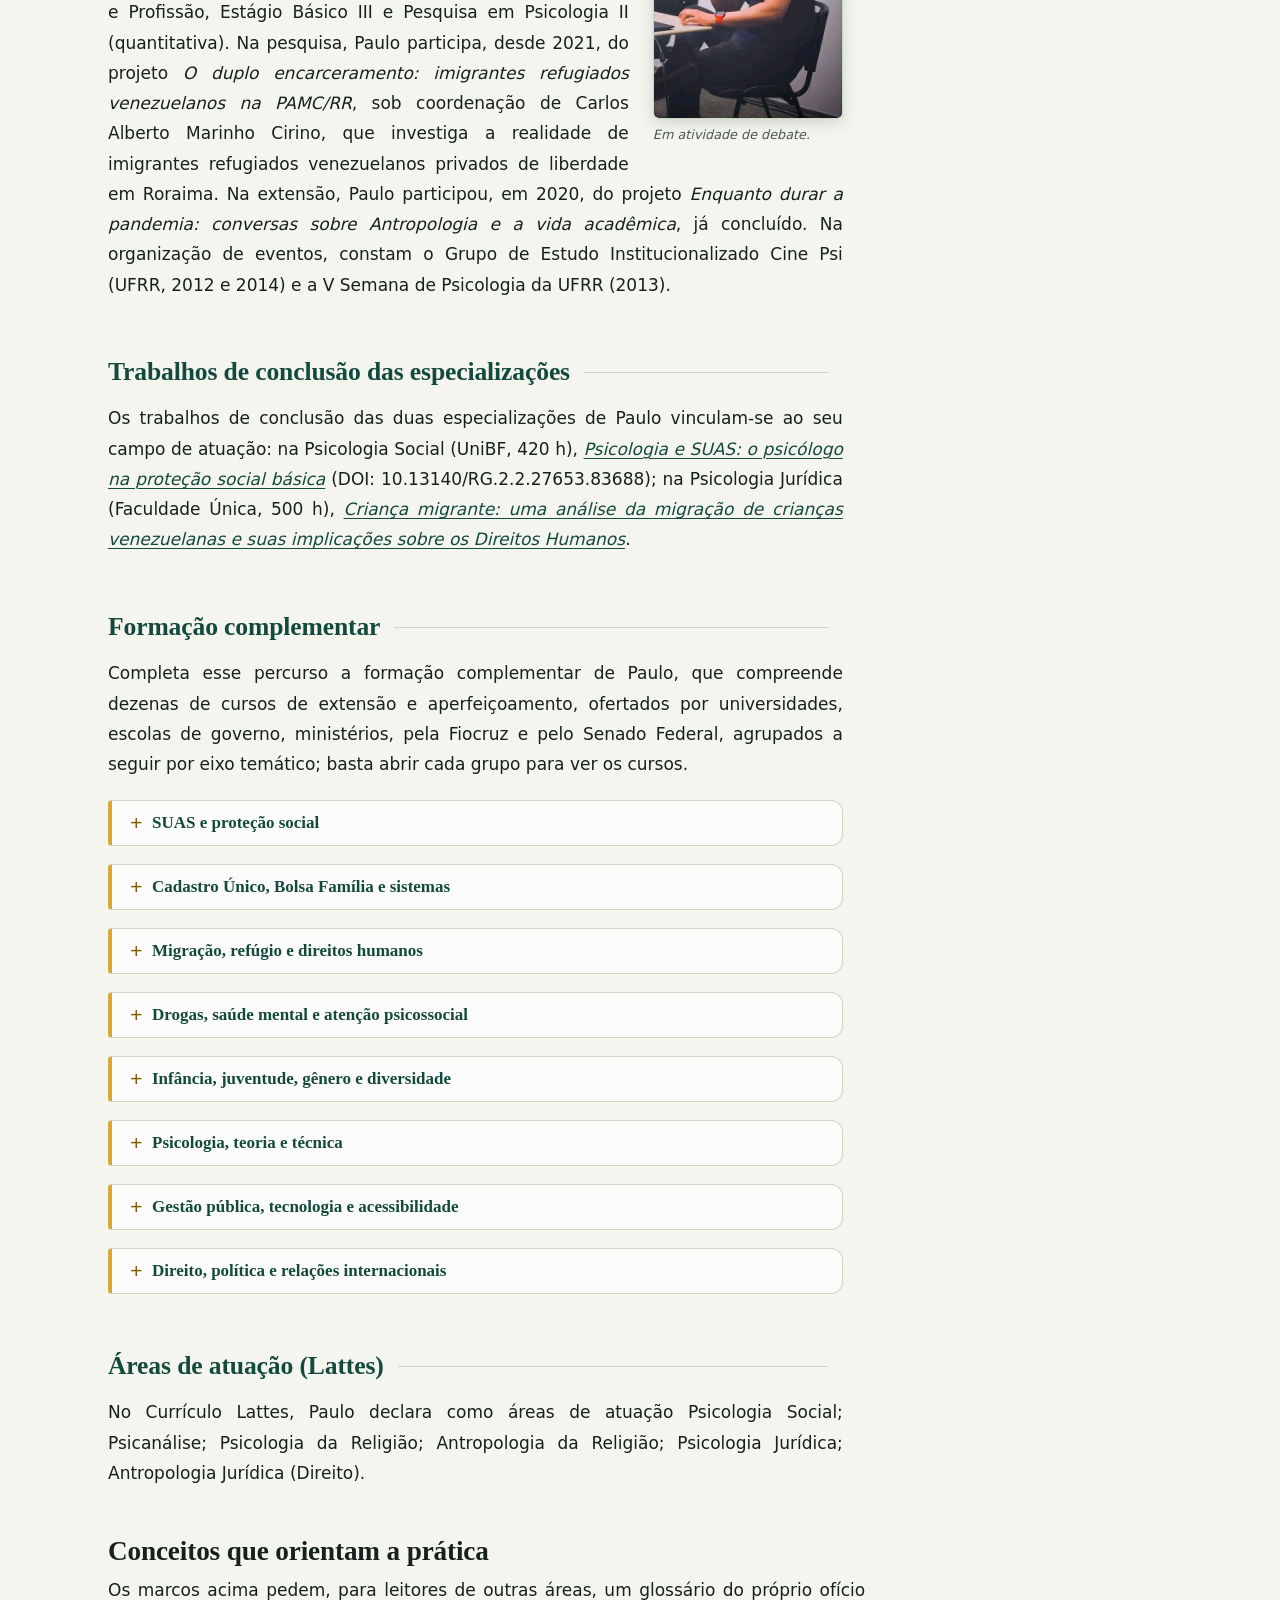
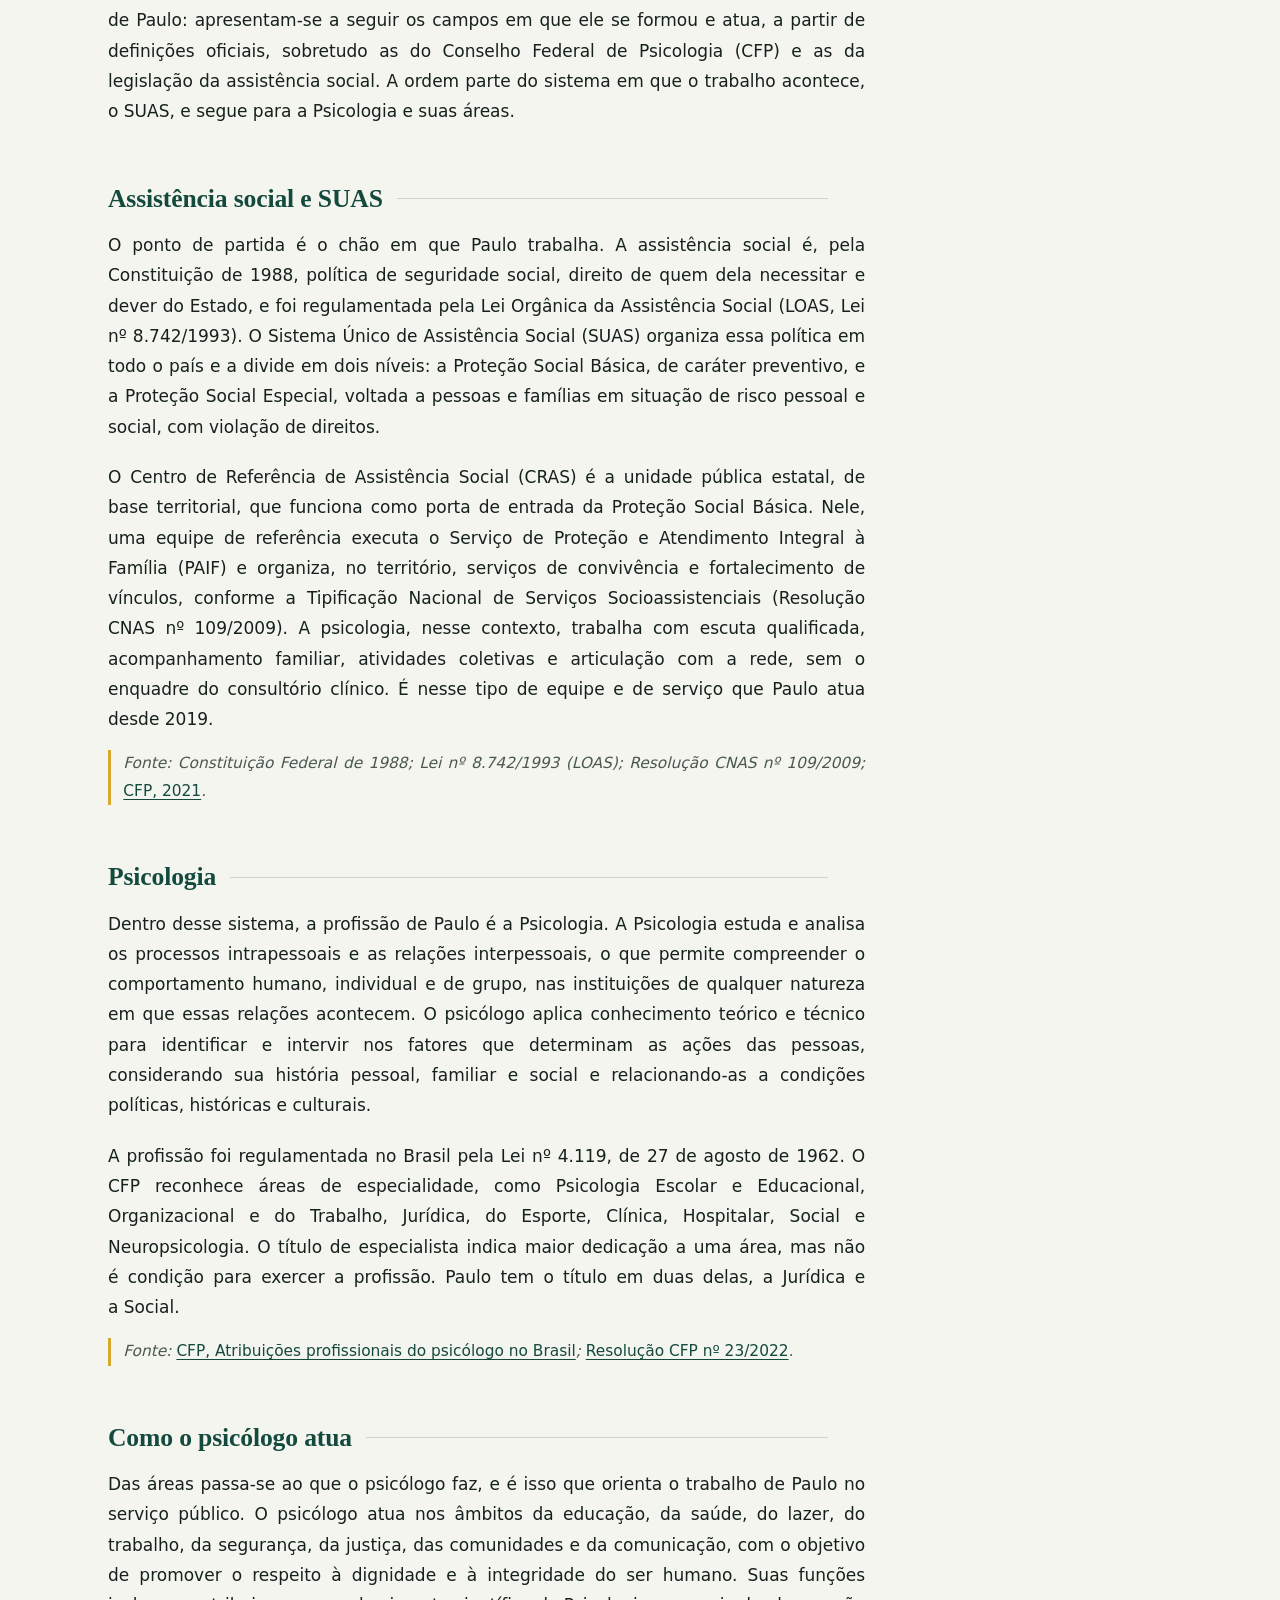
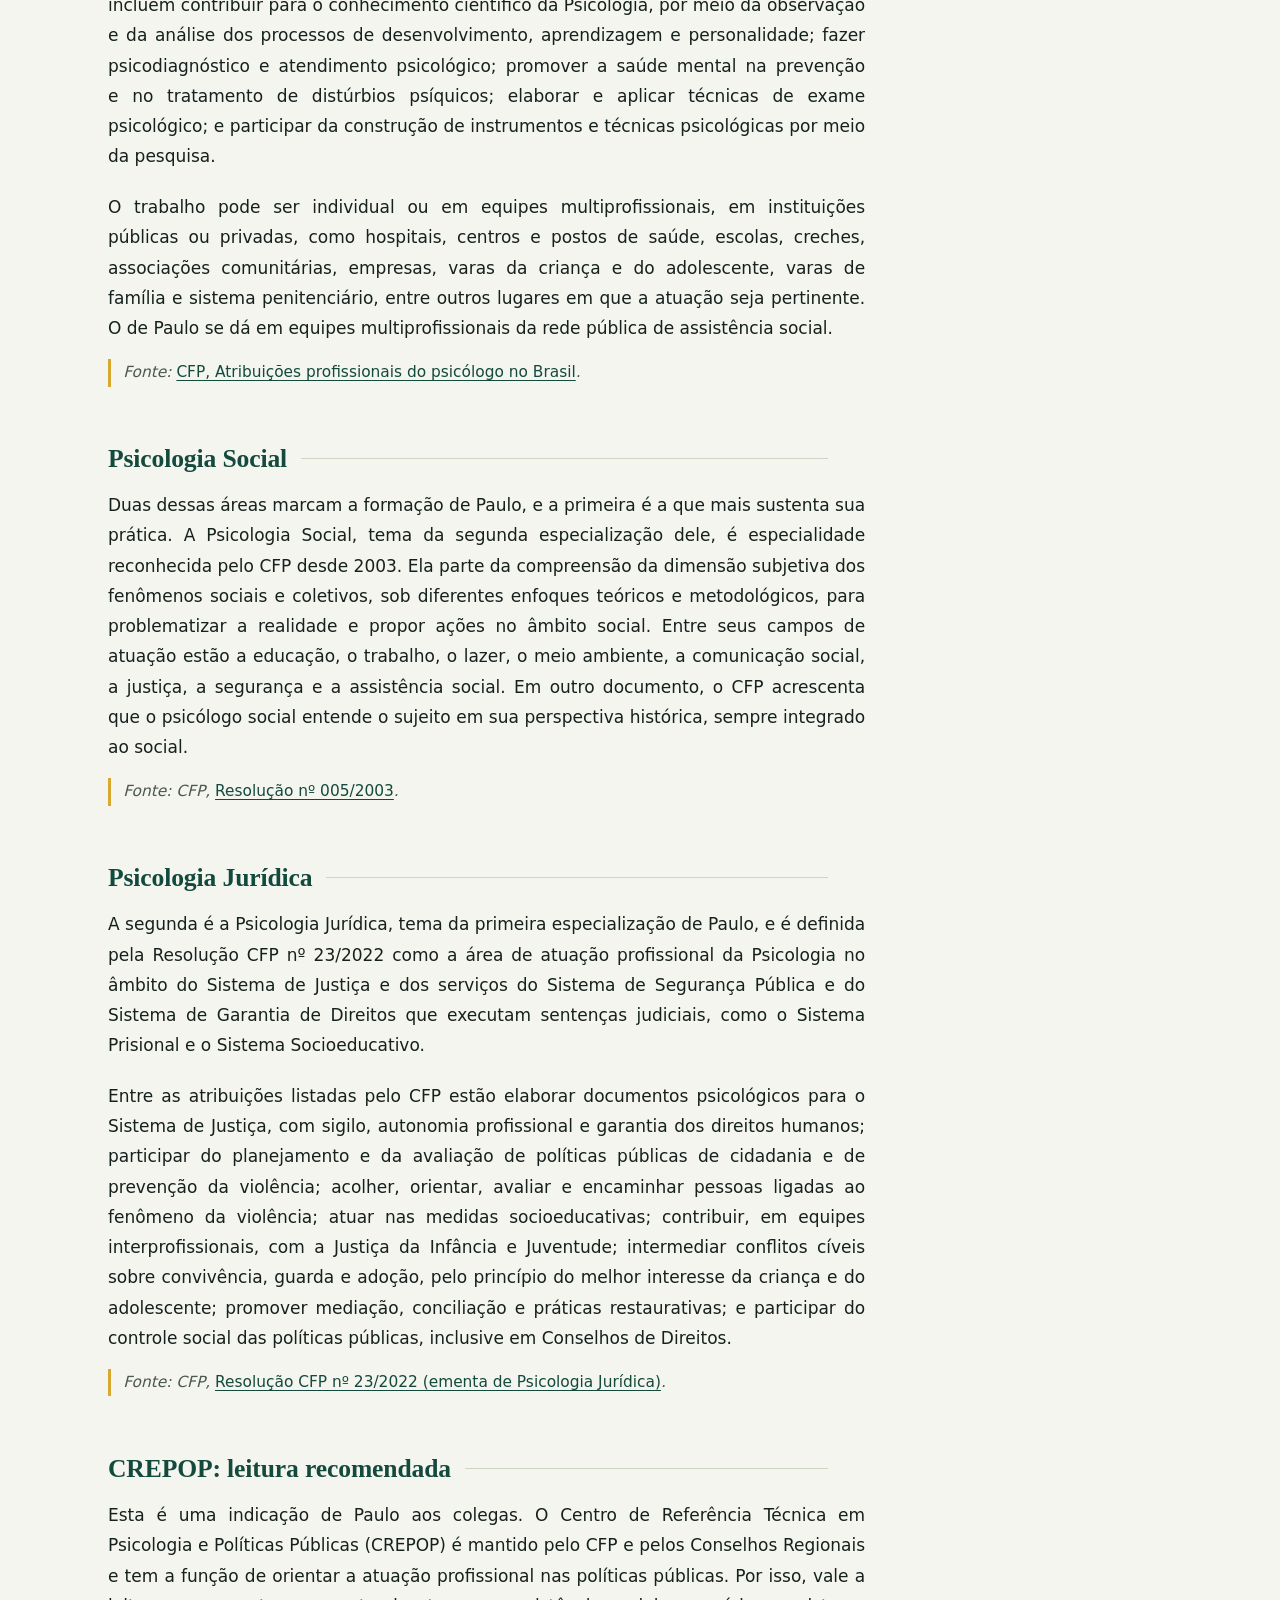
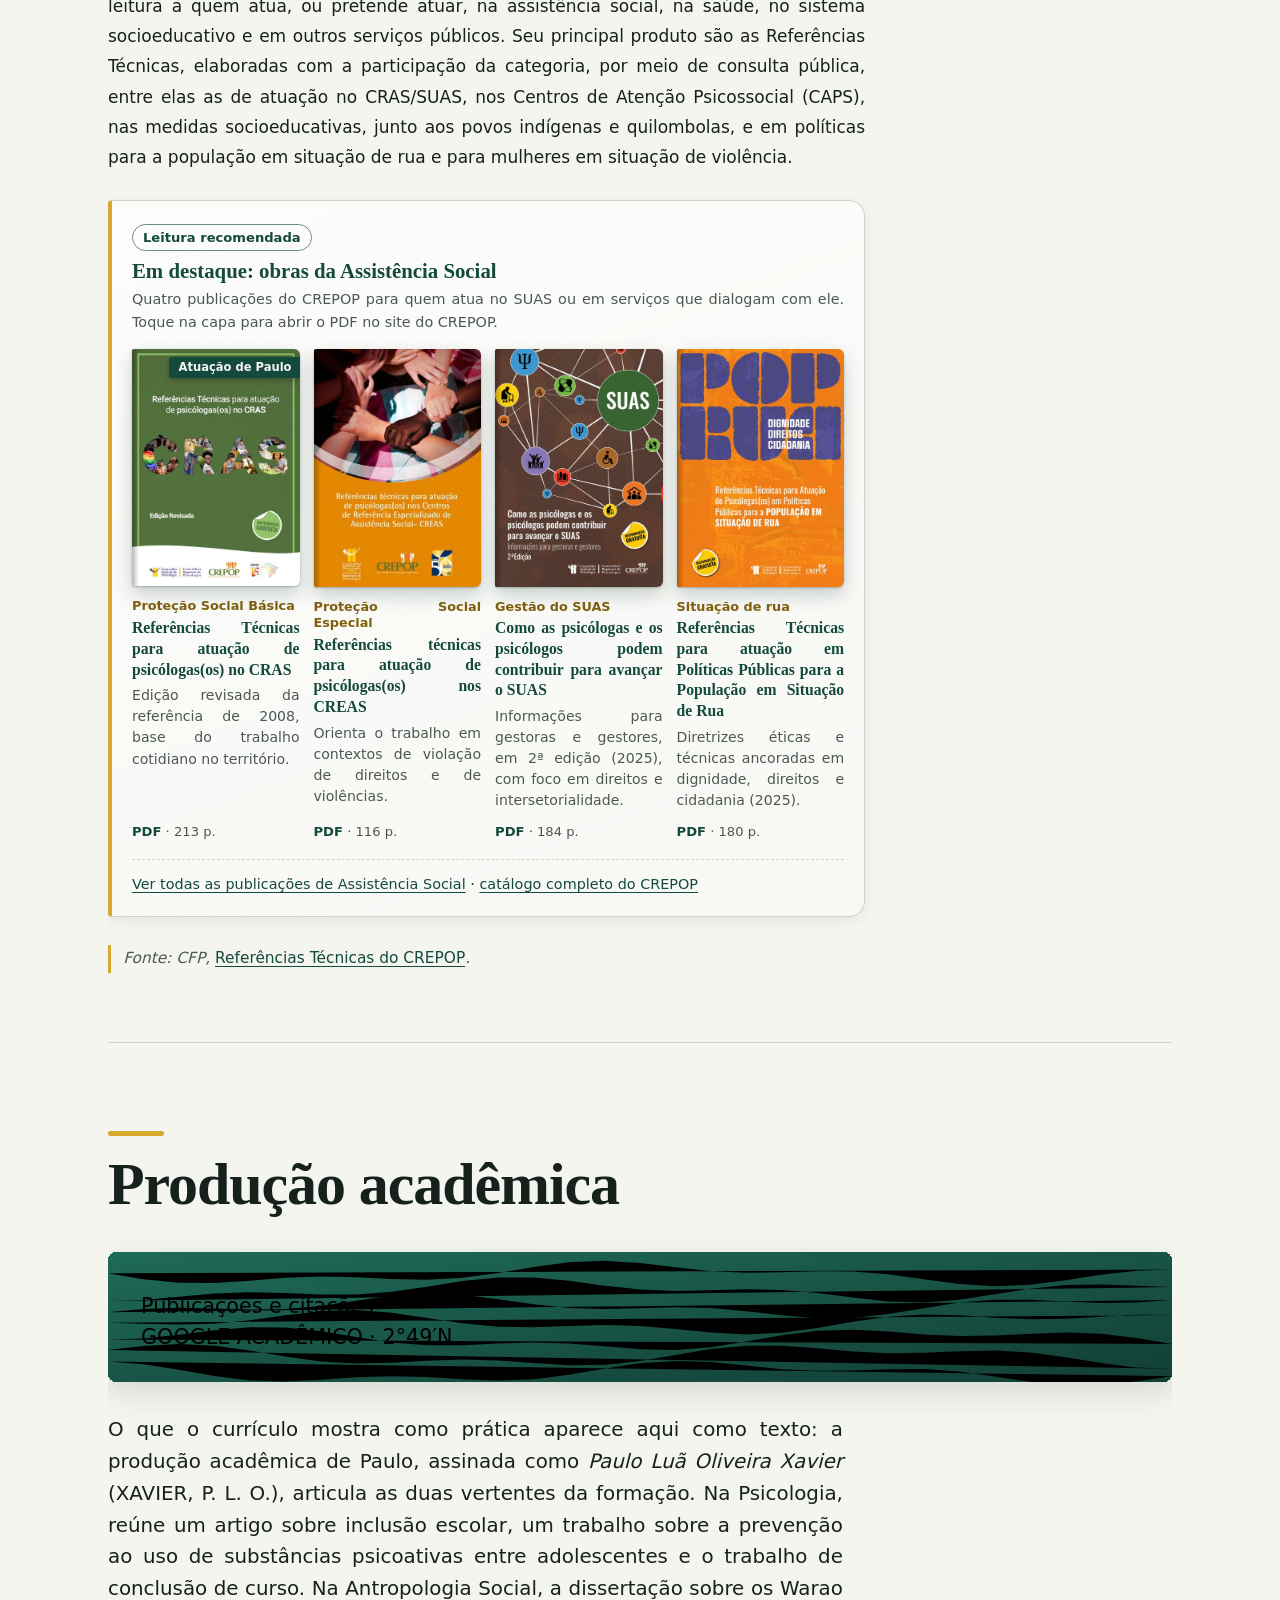
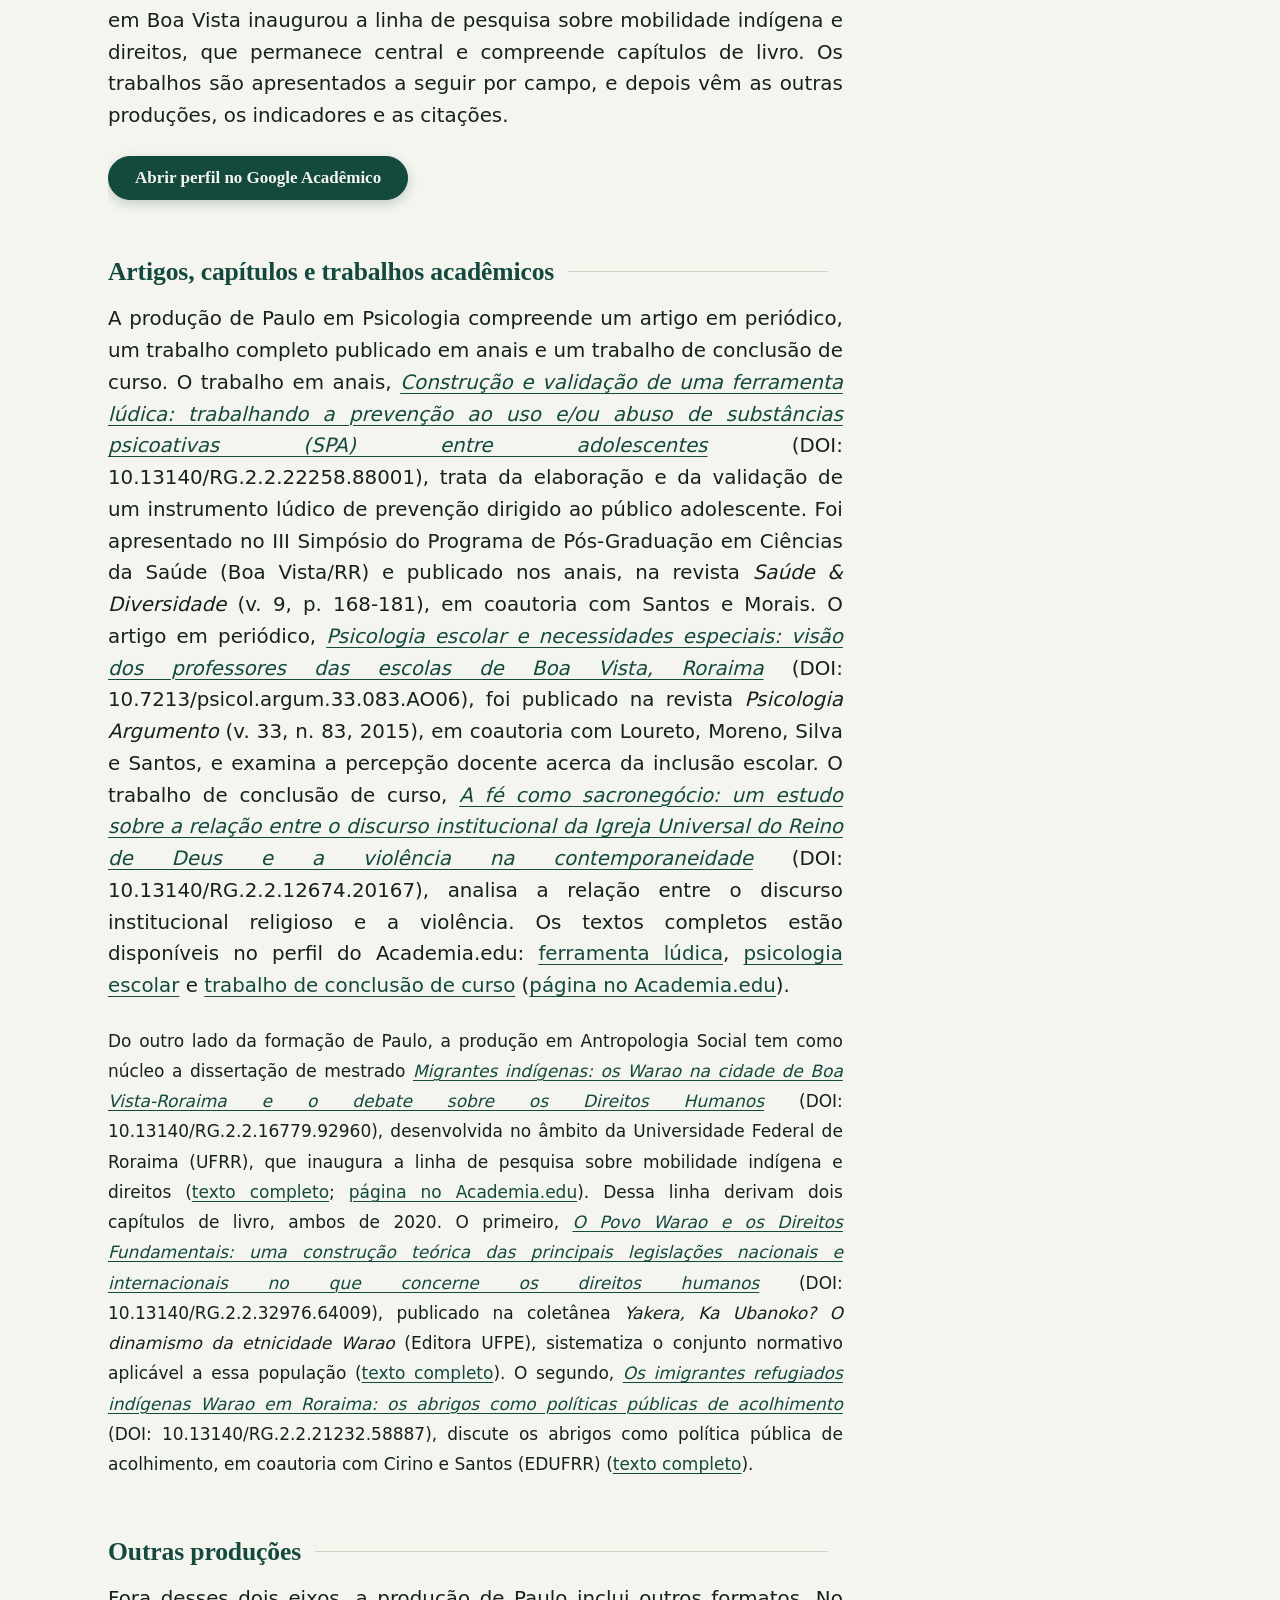
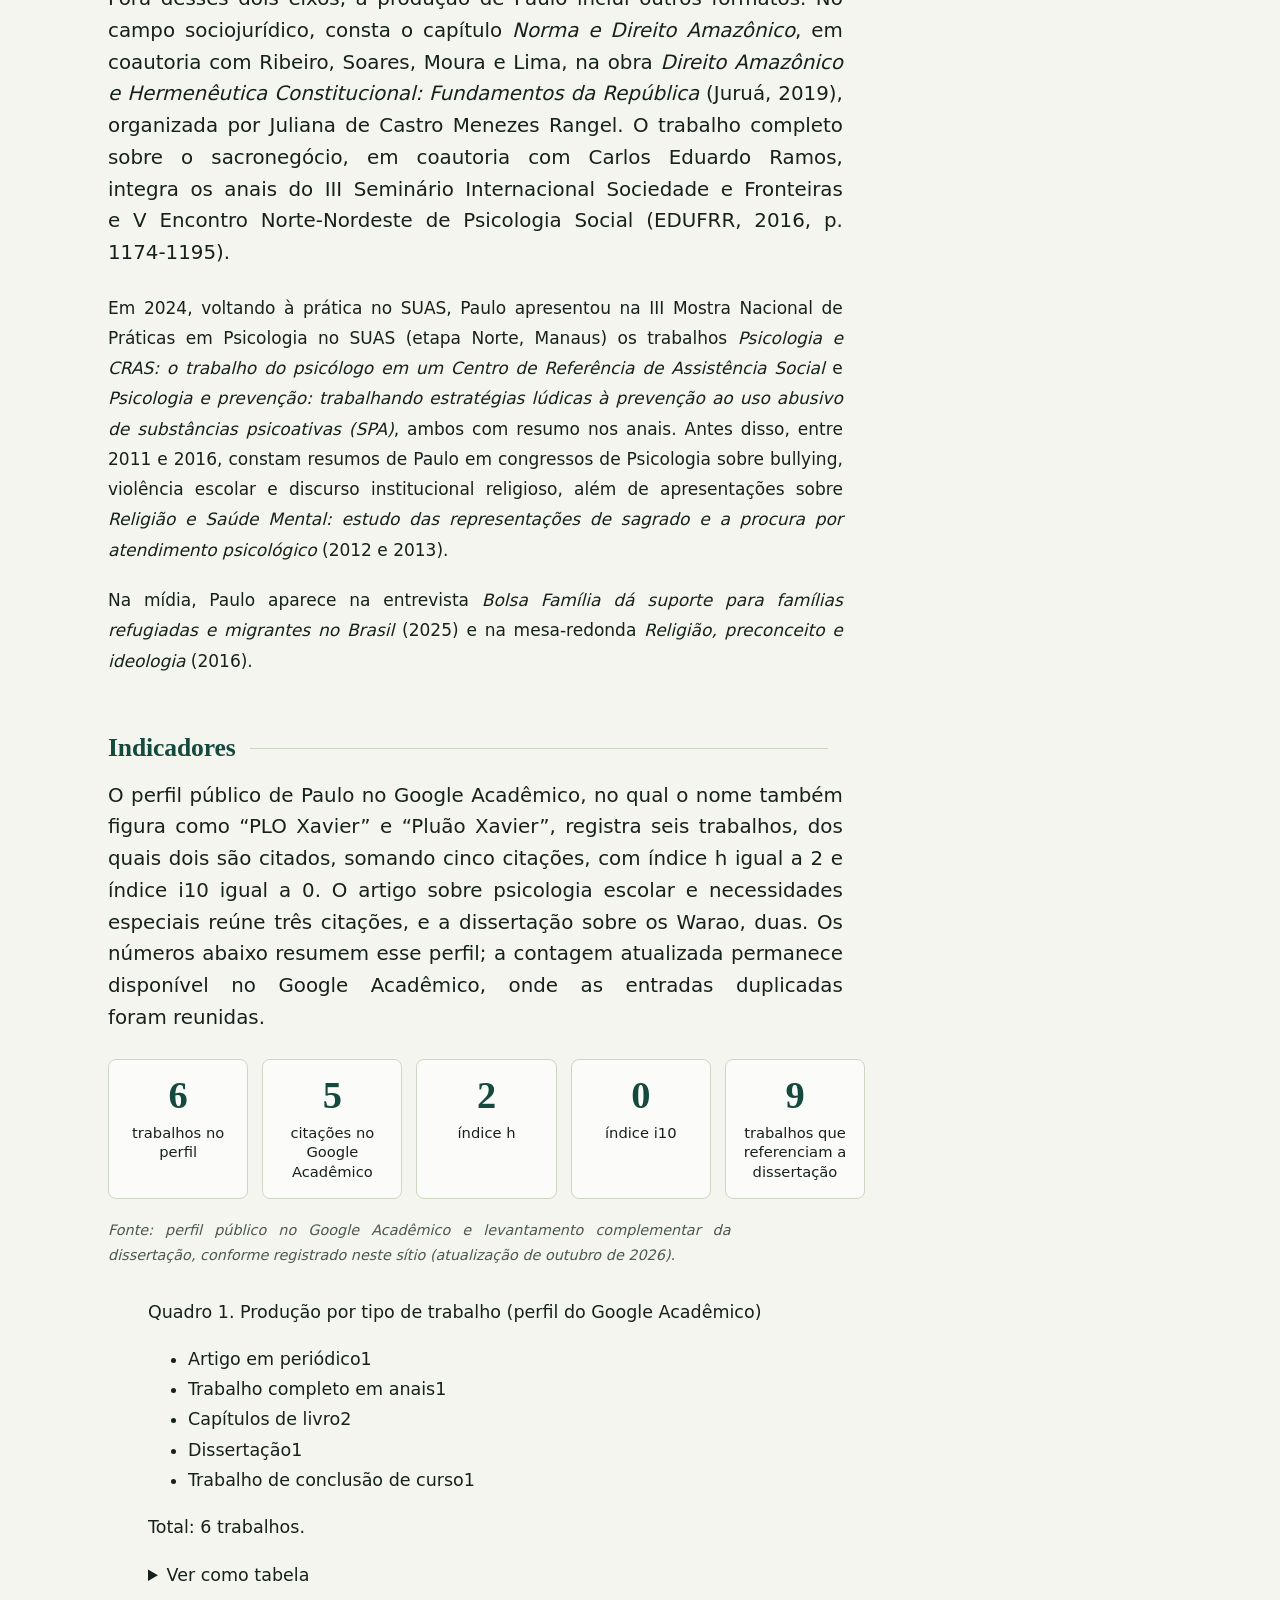
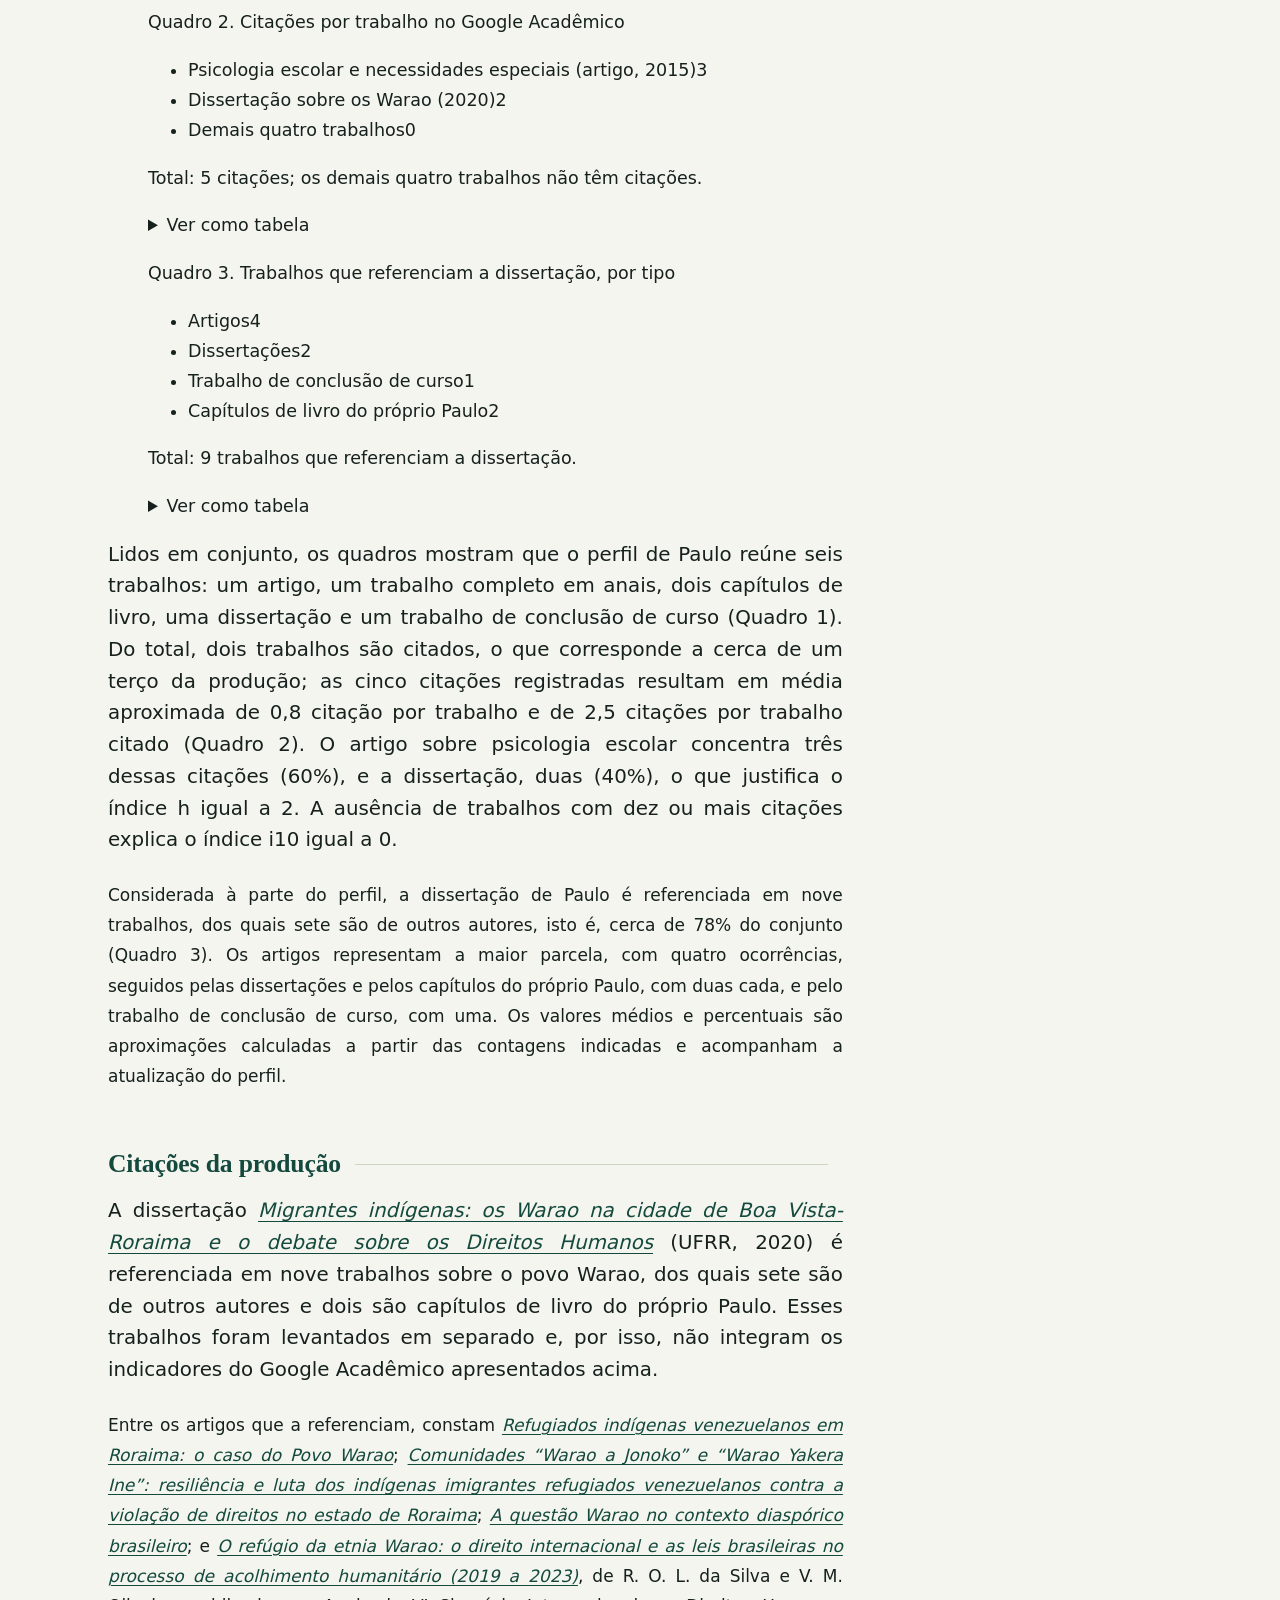
==== commit 90beea7e: "Update index.html" ====
--- a/index.html
+++ b/index.html
@@ -193,7 +193,7 @@
 
 <section class="pagina" id="producao" aria-labelledby="t-producao">
   <h2 id="t-producao">Produção acadêmica</h2>
-  <svg class="banner" viewBox="0 0 900 260" role="img" aria-label="Placa de produção acadêmica sobre livros e gráfico de citações" preserveAspectRatio="xMidYMid slice"><defs><linearGradient id="mad2" x1="0" y1="0" x2="1" y2="1"><stop offset="0" stop-color="#1f6a58"/><stop offset="1" stop-color="#154a3e"/></linearGradient></defs><rect width="900" height="260" fill="url(#mad2)"/><rect y="200" width="900" height="60" fill="#0e2e27" opacity=".6"/><g color="#e7ebdf" opacity=".5" transform="translate(600 60) scale(1.1)"><use href="#livros" width="240" height="180"/></g><g transform="rotate(2 300 120)"><rect x="90" y="50" width="420" height="140" rx="6" fill="#d9a82e" stroke="#0a211b" stroke-width="3"/><g color="#0e2e27" transform="translate(108 70)"><use href="#lattes" width="64" height="76"/></g><text x="200" y="100" font-family="Playfair Display,Georgia,serif" font-weight="700" font-size="36" fill="#0e2e27" letter-spacing="3">PUBLICAÇÕES</text><text x="200" y="145" font-family="Playfair Display,Georgia,serif" font-size="26" fill="#0e2e27">Google Acadêmico</text><g fill="#0e2e27" opacity=".55"><rect x="400" y="160" width="14" height="14"/><rect x="420" y="150" width="14" height="24"/><rect x="440" y="136" width="14" height="38"/></g></g><text x="450" y="235" text-anchor="middle" font-family="Great Vibes,cursive" font-size="34" fill="#f4f5ef">Produção Acadêmica</text></svg>
+  <svg class="banner" viewBox="0 0 900 110" aria-hidden="true" preserveAspectRatio="xMidYMid slice"><defs><linearGradient id="bn623" x1="0" y1="0" x2="1" y2="1"><stop offset="0" stop-color="#1f6a58"/><stop offset="1" stop-color="#123f35"/></linearGradient></defs><rect width="900" height="110" fill="url(#bn623)"/><g class="bn-c"><path d="M0,18.0 30,23.1 60,26.1 90,26.3 120,24.3 150,21.8 180,20.7 210,21.3 240,22.8 270,23.5 300,21.8 330,17.7 360,12.6 390,8.7 420,7.5 450,9.4 480,13.0 510,16.2 540,17.6 570,17.2 600,16.3 630,16.5 660,18.9 690,23.0 720,27.0 750,28.9 780,27.7 810,23.9 840,19.2 870,15.9 900,14.8"/><path d="M0,41.4 30,40.6 60,37.9 90,35.2 120,34.0 150,34.6 180,35.9 210,35.9 240,33.7 270,29.3 300,24.6 330,21.5 360,21.6 390,24.4 420,28.5 450,31.7 480,32.9 510,32.4 540,31.5 570,32.1 600,34.7 630,38.5 660,41.8 690,42.7 720,40.3 750,35.8 780,31.1 810,28.0 840,27.5 870,28.6 900,29.7"/><path d="M0,51.0 30,48.2 60,47.1 90,47.7 120,48.7 150,48.3 180,45.6 210,41.2 240,37.1 270,35.0 300,36.2 330,39.9 360,44.3 390,47.4 420,48.3 450,47.5 480,46.7 510,47.4 540,50.1 570,53.6 600,56.1 630,55.8 660,52.5 690,47.5 720,42.8 750,40.3 780,40.4 810,41.9 840,43.1 870,42.7 900,40.6"/><path d="M0,59.9 30,60.6 60,61.4 90,60.6 120,57.7 150,53.5 180,50.1 210,49.1 240,51.4 270,55.8 300,60.3 330,63.2 360,63.6 390,62.6 420,61.7 450,62.6 480,65.1 510,68.2 540,69.7 570,68.3 600,64.2 630,59.0 660,54.7 690,52.9 720,53.6 750,55.6 780,56.9 810,56.5 840,54.7 870,53.1 900,53.4"/><path d="M0,74.1 30,73.1 60,70.1 90,66.3 120,63.7 150,63.9 180,67.1 210,72.0 240,76.5 270,78.9 300,78.8 330,77.4 360,76.5 390,77.3 420,79.7 450,82.2 480,82.8 510,80.5 540,75.8 570,70.5 600,66.7 630,65.8 660,67.3 690,69.7 720,71.1 750,70.7 780,69.2 810,68.1 840,69.1 870,72.7 900,77.8"/><path d="M0,82.8 30,79.5 60,77.9 90,79.2 120,83.3 150,88.5 180,92.6 210,94.3 240,93.6 270,91.9 300,90.9 330,91.7 360,93.9 390,95.7 420,95.4 450,92.3 480,87.2 510,82.1 540,79.2 570,79.2 600,81.4 630,84.2 660,85.7 690,85.3 720,84.0 750,83.4 780,85.1 810,89.1 840,94.0 870,97.8 900,98.7"/><path d="M0,92.7 30,95.0 60,99.7 90,104.9 120,108.6 150,109.5 180,108.1 210,106.0 240,105.0 270,105.7 300,107.6 330,108.7 360,107.6 390,103.9 420,98.7 450,94.1 480,92.1 510,93.1 540,96.1 570,99.1 600,100.5 630,100.2 660,99.1 690,99.0 720,101.1 750,105.3 780,109.8 810,112.7 840,112.4 870,109.4 900,105.0"/></g><line class="bn-l" x1="0" x2="900" y1="86" y2="86"/><text class="bn-t" x="28" y="52">Publicações e citações</text><text class="bn-k" x="28" y="78">GOOGLE ACADÊMICO · 2°49′N</text></svg>
   <div class="texto prosa">
     <p>O que o currículo mostra como prática aparece aqui como texto: a produção acadêmica de Paulo, assinada como <em>Paulo Luã Oliveira Xavier</em> (XAVIER, P. L. O.), articula as duas vertentes da formação. Na Psicologia, reúne um artigo sobre inclusão escolar, um trabalho sobre a prevenção ao uso de substâncias psicoativas entre adolescentes e o trabalho de conclusão de curso. Na Antropologia Social, a dissertação sobre os Warao em Boa Vista inaugurou a linha de pesquisa sobre mobilidade indígena e direitos, que permanece central e compreende capítulos de livro. Os trabalhos são apresentados a seguir por campo, e depois vêm as outras produções, os indicadores e as citações.</p>
     <p class="acoes"><a class="btn" href="https://scholar.google.com/citations?user=zmIFmdAAAAAJ&amp;hl=pt-BR" rel="noopener noreferrer" target="_blank">Abrir perfil no Google Acadêmico</a></p>
@@ -226,7 +226,7 @@
   </div>
   <p class="est-nota">Fonte: perfil público no Google Acadêmico e levantamento complementar da dissertação, conforme registrado neste sítio (atualização de outubro de 2026).</p>
 
-  <table class="tab-est">
+  <figure class="graf"><p class="gt">Quadro 1. Produção por tipo de trabalho (perfil do Google Acadêmico)</p><ul class="hb hb-n" style="--max:2"><li><span class="r">Artigo em periódico</span><span class="t"><i class="b c1" style="--v:1"></i></span><span class="v">1</span></li><li><span class="r">Trabalho completo em anais</span><span class="t"><i class="b c1" style="--v:1"></i></span><span class="v">1</span></li><li><span class="r">Capítulos de livro</span><span class="t"><i class="b c1" style="--v:2"></i></span><span class="v">2</span></li><li><span class="r">Dissertação</span><span class="t"><i class="b c1" style="--v:1"></i></span><span class="v">1</span></li><li><span class="r">Trabalho de conclusão de curso</span><span class="t"><i class="b c1" style="--v:1"></i></span><span class="v">1</span></li></ul><p class="graf-nota">Total: 6 trabalhos.</p><details class="tabela-dados"><summary>Ver como tabela</summary><table class="tab-est">
     <caption>Quadro 1. Produção por tipo de trabalho (perfil do Google Acadêmico)</caption>
     <thead><tr><th scope="col">Tipo</th><th scope="col" class="n">Trabalhos</th><th scope="col" class="g"><span class="sr">Proporção</span></th></tr></thead>
     <tbody>
@@ -237,9 +237,9 @@
       <tr><th scope="row">Trabalho de conclusão de curso</th><td class="n">1</td><td class="g" aria-hidden="true"><span class="bar" style="width:50%"></span></td></tr>
     </tbody>
     <tfoot><tr><th scope="row">Total</th><td class="n">6</td><td class="g"></td></tr></tfoot>
-  </table>
-
-  <table class="tab-est">
+  </table></details></figure>
+
+  <figure class="graf"><p class="gt">Quadro 2. Citações por trabalho no Google Acadêmico</p><ul class="hb hb-n" style="--max:3"><li><span class="r">Psicologia escolar e necessidades especiais (artigo, 2015)</span><span class="t"><i class="b c1" style="--v:3"></i></span><span class="v">3</span></li><li><span class="r">Dissertação sobre os Warao (2020)</span><span class="t"><i class="b c1" style="--v:2"></i></span><span class="v">2</span></li><li><span class="r">Demais quatro trabalhos</span><span class="t"><i class="b c1" style="--v:0"></i></span><span class="v">0</span></li></ul><p class="graf-nota">Total: 5 citações; os demais quatro trabalhos não têm citações.</p><details class="tabela-dados"><summary>Ver como tabela</summary><table class="tab-est">
     <caption>Quadro 2. Citações por trabalho no Google Acadêmico</caption>
     <thead><tr><th scope="col">Trabalho</th><th scope="col" class="n">Citações</th><th scope="col" class="g"><span class="sr">Proporção</span></th></tr></thead>
     <tbody>
@@ -248,9 +248,9 @@
       <tr><th scope="row">Demais quatro trabalhos</th><td class="n">0</td><td class="g" aria-hidden="true"><span class="bar" style="width:0%"></span></td></tr>
     </tbody>
     <tfoot><tr><th scope="row">Total</th><td class="n">5</td><td class="g"></td></tr></tfoot>
-  </table>
-
-  <table class="tab-est">
+  </table></details></figure>
+
+  <figure class="graf"><p class="gt">Quadro 3. Trabalhos que referenciam a dissertação, por tipo</p><ul class="hb hb-n" style="--max:4"><li><span class="r">Artigos</span><span class="t"><i class="b c1" style="--v:4"></i></span><span class="v">4</span></li><li><span class="r">Dissertações</span><span class="t"><i class="b c1" style="--v:2"></i></span><span class="v">2</span></li><li><span class="r">Trabalho de conclusão de curso</span><span class="t"><i class="b c1" style="--v:1"></i></span><span class="v">1</span></li><li><span class="r">Capítulos de livro do próprio Paulo</span><span class="t"><i class="b c1" style="--v:2"></i></span><span class="v">2</span></li></ul><p class="graf-nota">Total: 9 trabalhos que referenciam a dissertação.</p><details class="tabela-dados"><summary>Ver como tabela</summary><table class="tab-est">
     <caption>Quadro 3. Trabalhos que referenciam a dissertação, por tipo</caption>
     <thead><tr><th scope="col">Tipo</th><th scope="col" class="n">Trabalhos</th><th scope="col" class="g"><span class="sr">Proporção</span></th></tr></thead>
     <tbody>
@@ -260,7 +260,7 @@
       <tr><th scope="row">Capítulos de livro do próprio Paulo</th><td class="n">2</td><td class="g" aria-hidden="true"><span class="bar" style="width:50%"></span></td></tr>
     </tbody>
     <tfoot><tr><th scope="row">Total</th><td class="n">9</td><td class="g"></td></tr></tfoot>
-  </table>
+  </table></details></figure>
 
   <div class="texto prosa">
     <p>Lidos em conjunto, os quadros mostram que o perfil de Paulo reúne seis trabalhos: um artigo, um trabalho completo em anais, dois capítulos de livro, uma dissertação e um trabalho de conclusão de curso (Quadro 1). Do total, dois trabalhos são citados, o que corresponde a cerca de um terço da produção; as cinco citações registradas resultam em média aproximada de 0,8 citação por trabalho e de 2,5 citações por trabalho citado (Quadro 2). O artigo sobre psicologia escolar concentra três dessas citações (60%), e a dissertação, duas (40%), o que justifica o índice h igual a 2. A ausência de trabalhos com dez ou mais citações explica o índice i10 igual a 0.</p>
@@ -277,7 +277,7 @@
 
 <section class="pagina" id="interesses" aria-labelledby="t-interesses">
   <h2 id="t-interesses">Áreas de interesse</h2>
-  <svg class="banner" viewBox="0 0 900 260" role="img" aria-label="Placa de psicólogo sobre livros" preserveAspectRatio="xMidYMid slice"><defs><linearGradient id="mad" x1="0" y1="0" x2="1" y2="1"><stop offset="0" stop-color="#1f6a58"/><stop offset="1" stop-color="#154a3e"/></linearGradient></defs><rect width="900" height="260" fill="url(#mad)"/><rect y="200" width="900" height="60" fill="#0e2e27" opacity=".6"/><g color="#e7ebdf" opacity=".5" transform="translate(600 60) scale(1.1)"><use href="#livros" width="240" height="180"/></g><g transform="rotate(-2 300 120)"><rect x="90" y="50" width="420" height="140" rx="6" fill="#d9a82e" stroke="#0a211b" stroke-width="3"/><g color="#0e2e27" transform="translate(110 70)"><use href="#selo" width="70" height="70"/></g><text x="200" y="100" font-family="Playfair Display,Georgia,serif" font-weight="700" font-size="40" fill="#0e2e27" letter-spacing="3">PSICÓLOGO</text><text x="200" y="145" font-family="Playfair Display,Georgia,serif" font-size="30" fill="#0e2e27">CRP-20/09816</text></g><text x="450" y="235" text-anchor="middle" font-family="Great Vibes,cursive" font-size="34" fill="#f4f5ef">Áreas de Interesse</text></svg>
+  <svg class="banner" viewBox="0 0 900 110" aria-hidden="true" preserveAspectRatio="xMidYMid slice"><defs><linearGradient id="bn467" x1="0" y1="0" x2="1" y2="1"><stop offset="0" stop-color="#1f6a58"/><stop offset="1" stop-color="#123f35"/></linearGradient></defs><rect width="900" height="110" fill="url(#bn467)"/><g class="bn-c"><path d="M0,18.0 30,23.1 60,26.1 90,26.3 120,24.3 150,21.8 180,20.7 210,21.3 240,22.8 270,23.5 300,21.8 330,17.7 360,12.6 390,8.7 420,7.5 450,9.4 480,13.0 510,16.2 540,17.6 570,17.2 600,16.3 630,16.5 660,18.9 690,23.0 720,27.0 750,28.9 780,27.7 810,23.9 840,19.2 870,15.9 900,14.8"/><path d="M0,41.4 30,40.6 60,37.9 90,35.2 120,34.0 150,34.6 180,35.9 210,35.9 240,33.7 270,29.3 300,24.6 330,21.5 360,21.6 390,24.4 420,28.5 450,31.7 480,32.9 510,32.4 540,31.5 570,32.1 600,34.7 630,38.5 660,41.8 690,42.7 720,40.3 750,35.8 780,31.1 810,28.0 840,27.5 870,28.6 900,29.7"/><path d="M0,51.0 30,48.2 60,47.1 90,47.7 120,48.7 150,48.3 180,45.6 210,41.2 240,37.1 270,35.0 300,36.2 330,39.9 360,44.3 390,47.4 420,48.3 450,47.5 480,46.7 510,47.4 540,50.1 570,53.6 600,56.1 630,55.8 660,52.5 690,47.5 720,42.8 750,40.3 780,40.4 810,41.9 840,43.1 870,42.7 900,40.6"/><path d="M0,59.9 30,60.6 60,61.4 90,60.6 120,57.7 150,53.5 180,50.1 210,49.1 240,51.4 270,55.8 300,60.3 330,63.2 360,63.6 390,62.6 420,61.7 450,62.6 480,65.1 510,68.2 540,69.7 570,68.3 600,64.2 630,59.0 660,54.7 690,52.9 720,53.6 750,55.6 780,56.9 810,56.5 840,54.7 870,53.1 900,53.4"/><path d="M0,74.1 30,73.1 60,70.1 90,66.3 120,63.7 150,63.9 180,67.1 210,72.0 240,76.5 270,78.9 300,78.8 330,77.4 360,76.5 390,77.3 420,79.7 450,82.2 480,82.8 510,80.5 540,75.8 570,70.5 600,66.7 630,65.8 660,67.3 690,69.7 720,71.1 750,70.7 780,69.2 810,68.1 840,69.1 870,72.7 900,77.8"/><path d="M0,82.8 30,79.5 60,77.9 90,79.2 120,83.3 150,88.5 180,92.6 210,94.3 240,93.6 270,91.9 300,90.9 330,91.7 360,93.9 390,95.7 420,95.4 450,92.3 480,87.2 510,82.1 540,79.2 570,79.2 600,81.4 630,84.2 660,85.7 690,85.3 720,84.0 750,83.4 780,85.1 810,89.1 840,94.0 870,97.8 900,98.7"/><path d="M0,92.7 30,95.0 60,99.7 90,104.9 120,108.6 150,109.5 180,108.1 210,106.0 240,105.0 270,105.7 300,107.6 330,108.7 360,107.6 390,103.9 420,98.7 450,94.1 480,92.1 510,93.1 540,96.1 570,99.1 600,100.5 630,100.2 660,99.1 690,99.0 720,101.1 750,105.3 780,109.8 810,112.7 840,112.4 870,109.4 900,105.0"/></g><line class="bn-l" x1="0" x2="900" y1="86" y2="86"/><text class="bn-t" x="28" y="52">Quatro frentes de pesquisa</text><text class="bn-k" x="28" y="78">MIGRAÇÃO · ANTROPOLOGIA · PREVENÇÃO · SUAS</text></svg>
   <div class="texto prosa">
     <p>Dos textos passa-se ao que os move. Os interesses de pesquisa de Paulo distribuem-se em quatro campos interdependentes: (i) a Psicologia Social e, nela, o trabalho do psicólogo na Proteção Social Básica; (ii) a migração e o refúgio; (iii) a Antropologia Social e as relações interétnicas; e (iv) a prevenção ao uso de substâncias psicoativas, com ênfase em gamificação e validação psicométrica de jogos. O eixo predominante é o primeiro, voltado a delimitar o que compete ao psicólogo, o que lhe é possível realizar e segundo quais parâmetros técnicos e éticos deve fazê-lo no território, em diálogo com as ciências sociais e sob a lógica dos direitos. Cada campo é apresentado a seguir.</p>
     <h3 class="sub">Psicologia Social e o trabalho do psicólogo na Proteção Social Básica</h3>
@@ -290,6 +290,7 @@
     <figure class="fig"><img src="imagens/foto-territorio.jpg" width="440" height="550" loading="lazy" decoding="async" alt="Selfie de Paulo Xavier com microfone, tendo ao fundo um grupo numeroso de pessoas sentadas sob uma tenda"><figcaption>Atividade coletiva com famílias no território.</figcaption></figure>
     <p>Do trabalho na rede de Boa Vista nasce a segunda frente de Paulo, em que se estudam os fluxos migratórios contemporâneos, com ênfase nos efeitos da migração oriunda da República Bolivariana da Venezuela sobre a organização e a oferta dos serviços socioassistenciais. Em Roraima, estado de fronteira com a Venezuela e a Guiana, o aumento da demanda pressiona a rede de atendimento, e compreender esse processo exige dados, análise institucional e sensibilidade às trajetórias de quem chega (<a href="https://revistas.uece.br/index.php/tensoesmundiais/article/download/855/1027/4462" rel="noopener noreferrer" target="_blank">SILVA; SOUSA, 2018</a>; <a href="https://doi.org/10.1590/Interface.190807" rel="noopener noreferrer" target="_blank">ARRUDA-BARBOSA; SALES; TORRES, 2020</a>). A questão é como a rede se reorganiza e como assegurar acolhimento e proteção de qualidade tanto a migrantes quanto à população local. No campo da Psicologia, o atendimento a migrantes e refugiados dispõe de panorama nacional das políticas e das modalidades de intervenção (<a href="https://pepsic.bvsalud.org/scielo.php?script=sci_abstract&pid=S1519-549X2019000300014&lng=pt&nrm=iso" rel="noopener noreferrer" target="_blank">PRADO; ARAÚJO, 2019</a>), de relatos de atenção psicossocial em Boa Vista, em <a href="https://dspace.unila.edu.br/items/76cced07-687b-4518-9f16-4e08e85063ab" rel="noopener noreferrer" target="_blank">abrigos da Operação Acolhida</a> e em <a href="https://revista.redeunida.org.br/ojs/index.php/rede-unida/article/view/2239" rel="noopener noreferrer" target="_blank">Centro de Atenção Psicossocial</a>, e de pesquisa com psicólogos que identifica, entre os obstáculos, a ausência de intérpretes e de preparo, a desconfiança dos usuários e um <a href="https://pepsic.bvsalud.org/scielo.php?script=sci_arttext&pid=S1413-294X2023000100128" rel="noopener noreferrer" target="_blank">contexto precário e xenófobo</a>. No plano normativo, a Lei de Migração assegura ao migrante o acesso a serviços públicos de saúde e de assistência social, sem discriminação em razão da nacionalidade e da condição migratória, e a Lei do Refúgio disciplina a proteção de solicitantes e refugiados (BRASIL, 1997; BRASIL, 2017).</p>
     <p>Os números ajudam a dimensionar o fenômeno, mas pedem leitura cuidadosa. Segundo relatório do Senado Federal de 2025, o país registrou 1.264.631 entradas de venezuelanos, 74% delas por Roraima, e 592.615 saídas, e a Operação Acolhida soma mais de 157 mil interiorizações a partir do estado (<a href="https://www.acnur.org/br/node/4336" rel="noopener noreferrer" target="_blank">ACNUR</a>). Entradas, portanto, não equivalem a residentes: a população presente depende do saldo entre entradas, saídas e interiorizações, de modo que fluxos brutos tendem a superestimar a pressão sobre a rede local, enquanto quem está em trânsito ou fora dos abrigos oficiais escapa com facilidade dos registros administrativos. O fluxo também varia: nos primeiros 13 dias de 2026, 1.014 pessoas entraram por Pacaraima, ante 2.121 no mesmo período de 2025, conforme monitoramento da Operação Acolhida <a href="https://brasil61.com/n/entrada-de-migrantes-pela-fronteira-brasil-venezuela-cai-pela-metade-bras2615596" rel="noopener noreferrer" target="_blank">noticiado pela Brasil 61</a>.</p>
+    <figure class="graf"><p class="gt">Figura 4. Fluxos de venezuelanos no Brasil</p><ul class="hb hb-n" style="--max:1264631"><li><span class="r">Entradas de venezuelanos (2025)</span><span class="t"><i class="b c1" style="--v:1264631"></i></span><span class="v">1.264.631</span></li><li><span class="r">Saídas</span><span class="t"><i class="b c1" style="--v:592615"></i></span><span class="v">592.615</span></li><li><span class="r">Interiorizações pela Operação Acolhida (desde o início)</span><span class="t"><i class="b c1" style="--v:157000"></i></span><span class="v">mais de 157 mil</span></li></ul><p class="graf-nota">Entradas não equivalem a residentes: a população presente depende do saldo entre entradas, saídas e interiorizações. Fontes: relatório do Senado Federal (2025) e ACNUR.</p></figure>
     <p>Sobre a saúde mental dessa população, a evidência local é sobretudo clínica e descritiva. Em 2021, a equipe de saúde mental dos Médicos Sem Fronteiras (MSF) identificou sintomas de estresse agudo, depressão e ansiedade em 69% dos pacientes atendidos em Boa Vista e Pacaraima, associados a deslocamento, separação familiar, longas caminhadas e violência (<a href="https://www.doctorswithoutborders.org/latest/brazil-msf-cares-growing-numbers-venezuelan-migrants-and-asylum" rel="noopener noreferrer" target="_blank">MSF, 2022</a>). O dado é valioso, mas não é prevalência populacional: vem de pessoas que buscaram cuidado e registra sintomas, não diagnósticos. Como referência, meta-análise em contextos de conflito estimou em 22,1% a prevalência, em qualquer momento, de depressão, ansiedade, transtorno de estresse pós-traumático, transtorno bipolar e esquizofrenia (<a href="https://doi.org/10.1016/S0140-6736(19)30934-1" rel="noopener noreferrer" target="_blank">CHARLSON et al., 2019</a>). As duas cifras não são comparáveis, pois diferem em população, instrumento e definição de caso; o contraste mostra apenas que as estimativas variam com o método. Estudo local, por sua vez, relaciona a maior frequência de transtornos depressivos e ansiosos às condições precárias de vida e ao isolamento pelo idioma (<a href="https://periodicos.uerr.edu.br/index.php/ambiente/article/download/1267/724" rel="noopener noreferrer" target="_blank">SIC/UERR, 2023</a>). Daí um argumento, e não um achado: se moradia, documentação e língua pesam no sofrimento, a resposta do CRAS passa pela articulação intersetorial e pela escuta, antes de qualquer patologização.</p>
     <h3 class="sub">Antropologia Social e relações interétnicas</h3>
     <figure class="fig esq"><img src="imagens/foto-comunidade.jpg" width="440" height="550" loading="lazy" decoding="async" alt="Paulo Xavier em pé, falando ao microfone em um espaço comunitário aberto"><figcaption>Fala em atividade comunitária.</figcaption></figure>
@@ -297,6 +298,7 @@
     <h3 class="sub">Substâncias psicoativas: prevenção, gamificação e psicometria</h3>
     <p>A quarta frente retoma um tema que Paulo acompanha há muito tempo: o uso de substâncias psicoativas, objeto de sua pesquisa e de sua atuação, inclusive na CEPED, e que permanece entre os interesses. A contribuição mais específica refere-se à prevenção por meio da gamificação: a construção de jogos que veiculam informação, reflexão e diálogo sobre o tema a públicos diversos, de modo lúdico e participativo. Em sentido estrito, a gamificação consiste no uso de elementos de design de jogos em contextos que não são jogos (<a href="https://doi.org/10.1145/2181037.2181040" rel="noopener noreferrer" target="_blank">DETERDING et al., 2011</a>), o que a distingue do jogo educativo, ou jogo sério, concebido como jogo completo; os instrumentos aqui tratados aproximam-se, em rigor, do segundo grupo, e o termo é empregado em sentido amplo. A literatura de revisão mapeia <a href="https://games.jmir.org/2022/3/e39086" rel="noopener noreferrer" target="_blank">jogos sérios voltados à prevenção e ao tratamento do uso de álcool e outras drogas por jovens</a> e, para o cigarro eletrônico, relata melhora de conhecimento, de percepção de risco e de autoeficácia, com a conclusão de que a abordagem é <a href="https://pubmed.ncbi.nlm.nih.gov/42491436/" rel="noopener noreferrer" target="_blank">promissora</a>, ao passo que os efeitos da gamificação dependem do contexto e dos usuários (<a href="https://doi.org/10.1109/HICSS.2014.377" rel="noopener noreferrer" target="_blank">HAMARI; KOIVISTO; SARSA, 2014</a>). A abordagem interessa à prevenção por substituir a lição expositiva por situações em que o participante escolhe, discute e aprende com as consequências das escolhas. A distinção é relevante porque a revisão da Cochrane sobre prevenção escolar diferencia os currículos centrados em informação, que supõem que conhecer basta para mudar o comportamento, das abordagens de competência social, cujo resultado para o uso de maconha foi mais favorável, ainda que com intervalo de confiança que incluía o valor nulo (<a href="https://www.cochrane.org/evidence/CD003020_school-based-prevention-illicit-drug-use" rel="noopener noreferrer" target="_blank">FAGGIANO et al., 2014</a>). Os padrões internacionais de prevenção reúnem as evidências disponíveis sobre intervenções e políticas eficazes (<a href="https://www.unodc.org/unodc/en/prevention/prevention-standards.html" rel="noopener noreferrer" target="_blank">UNODC; OMS, 2018</a>).</p>
     <p>Para situar o problema, o inquérito domiciliar nacional de referência é o III Levantamento Nacional sobre o Uso de Drogas (<a href="https://www.arca.fiocruz.br/handle/icict/34614" rel="noopener noreferrer" target="_blank">BASTOS et al., 2017</a>), com pessoas de 12 a 65 anos. Nele, 7,7% já haviam usado maconha, 3,1% cocaína em pó e 0,9% crack, este com 0,3% de uso no último ano; o álcool alcançava 66,4% na vida e 43,1% nos 12 meses anteriores (<a href="https://www.intercept.com.br/?p=242856" rel="noopener noreferrer" target="_blank">Intercept Brasil</a>). Dois pontos de discussão decorrem desses números. O primeiro é a distância entre percepção e dado: mais respondentes associam o crack ao maior número de mortes do que o álcool (44,5% contra 26,7%), embora o coordenador do estudo aponte o álcool como a substância mais ligada a danos à saúde que levam à morte (<a href="https://www.folhavitoria.com.br/saude/dependencia-em-calmantes-supera-a-de-cocaina-entre-brasileiros-segundo-levantamento-da-fiocruz/" rel="noopener noreferrer" target="_blank">Folha Vitória</a>). Isso importa para a prevenção, pois mensagens centradas no medo de uma substância específica ignoram o padrão de uso mais frequente. O segundo é o limite do desenho: a estimativa é nacional e, por ser domiciliar, não alcança pessoas em situação de rua nem institucionalizadas, o que não substitui diagnóstico local para planejar a prevenção em território.</p>
+    <figure class="graf"><p class="gt">Figura 5. III Levantamento Nacional sobre o Uso de Drogas (2017)</p><h4>Já usaram na vida</h4><ul class="hb hb-n" style="--max:70"><li><span class="r">Álcool</span><span class="t"><i class="b c1" style="--v:66.4"></i></span><span class="v">66,4%</span></li><li><span class="r">Maconha</span><span class="t"><i class="b c1" style="--v:7.7"></i></span><span class="v">7,7%</span></li><li><span class="r">Cocaína em pó</span><span class="t"><i class="b c1" style="--v:3.1"></i></span><span class="v">3,1%</span></li><li><span class="r">Crack</span><span class="t"><i class="b c1" style="--v:0.9"></i></span><span class="v">0,9%</span></li></ul><h4>Associam à maior quantidade de mortes (percepção)</h4><ul class="hb hb-n" style="--max:70"><li><span class="r">Crack</span><span class="t"><i class="b c2" style="--v:44.5"></i></span><span class="v">44,5%</span></li><li><span class="r">Álcool</span><span class="t"><i class="b c2" style="--v:26.7"></i></span><span class="v">26,7%</span></li></ul><p class="graf-nota">Inquérito domiciliar nacional, pessoas de 12 a 65 anos; não alcança pessoas em situação de rua nem institucionalizadas. Fonte: BASTOS et al., 2017.</p></figure>
     <figure class="fig"><img src="imagens/foto-validacao.jpg" width="440" height="550" loading="lazy" decoding="async" alt="Selfie de Paulo Xavier de óculos escuros, ao lado de um grande tabuleiro de jogo impresso em lona estendida no chão, com casas numeradas e coloridas"><figcaption>Aplicação do jogo em tabuleiro gigante.</figcaption></figure>
     <p>A segunda parte do trabalho de Paulo com o tema é a validação. Com base nos saberes da Psicologia, sobretudo da psicometria, realiza-se a validação dos jogos e dos bancos de perguntas que os compõem, de modo que sejam não apenas criativos, mas também confiáveis. Em termos gerais, isso envolve reunir evidências de que o conteúdo é adequado e representativo do que se quer ensinar, geralmente com a avaliação de especialistas e o cálculo do Índice de Validade de Conteúdo (<a href="https://doi.org/10.1590/S1413-81232011000800006" rel="noopener noreferrer" target="_blank">ALEXANDRE; COLUCI, 2011</a>), verificar a clareza e a pertinência de cada pergunta e analisar o desempenho dos itens, como dificuldade e capacidade de discriminar, pela psicometria clássica ou pela Teoria de Resposta ao Item (<a href="https://doi.org/10.1590/S0080-62342009000500002" rel="noopener noreferrer" target="_blank">PASQUALI, 2009</a>; <a href="https://doi.org/10.1590/S0080-62342009000500003" rel="noopener noreferrer" target="_blank">ARAUJO; ANDRADE; BORTOLOTTI, 2009</a>). O resultado é uma ferramenta preventiva construída com método científico, ressalvado que a validade de conteúdo é apenas a etapa inicial, a ser complementada por outras formas de validade e pela análise de confiabilidade, e que não equivale, por si, à demonstração de eficácia preventiva.</p>
     <p>O tema dialoga com a Proteção Social Básica, que atua na prevenção, no fortalecimento de vínculos e no encaminhamento à rede de saúde, em especial aos Centros de Atenção Psicossocial (CAPS), e com abordagens como a redução de danos, que privilegiam o cuidado e a garantia de direitos em vez da punição (<a href="https://site.cfp.org.br/publicacoes/referencias-tecnicas-crepop/" rel="noopener noreferrer" target="_blank">CFP, 2021</a>). A trajetória dessa estratégia no país, cujo marco foi a epidemia de AIDS dos anos 1980, está sistematizada em <a href="https://doi.org/10.1590/S1414-98932013000300006" rel="noopener noreferrer" target="_blank">artigo da revista <em>Psicologia: Ciência e Profissão</em></a>.</p>
@@ -313,7 +315,7 @@
 <p>Esta seção apresenta um panorama quantitativo da distribuição de psicólogas(os) no Brasil e em Roraima e examina, em caráter exploratório, a produção científica sobre a atuação da(o) psicóloga(o) no Centro de Referência de Assistência Social (CRAS) no estado. Os dados provêm do painel do Conselho Federal de Psicologia (CFP), atualizado em 14 de setembro de 2026, do Instituto Brasileiro de Geografia e Estatística (IBGE), do Censo SUAS 2025 e de estudos locais. A exposição adota a lógica do afunilamento, em que cada nível recorta o anterior: o país, o estado, a capital, a assistência social e, por fim, o CRAS.</p>
 
 <h3 class="sub" id="psicologia-roraima">Distribuição de psicólogas(os): do âmbito nacional ao CRAS</h3>
-<ul class="funil">
+<figure class="graf"><p class="gt">Figura 1. Do país ao CRAS: psicólogas(os) em cada recorte (escala logarítmica)</p><ul class="hb hb-log" style="--max:100"><li><span class="r">Brasil</span><span class="t"><i class="b c1" style="--v:100.0"></i></span><span class="v">612.789</span></li><li><span class="r">Roraima</span><span class="t"><i class="b c1" style="--v:53.2"></i></span><span class="v">1.197</span></li><li><span class="r">CRAS de Roraima (registros, Censo SUAS)</span><span class="t"><i class="b c1" style="--v:26.0"></i></span><span class="v">32</span></li></ul><p class="graf-nota">Escala logarítmica: cada divisão multiplica o valor por 10, de modo que o comprimento das barras não é proporcional aos números. Os recortes têm fontes e unidades distintas (inscrições no CFP, 2026; registros de trabalhadores no Censo SUAS, 2025).</p></figure><figure class="graf"><p class="gt">Figura 2. Psicólogas(os) por 100 mil habitantes</p><ul class="hb hb-n" style="--max:300"><li><span class="r">Brasil</span><span class="t"><i class="b c1" style="--v:287"></i></span><span class="v">287</span></li><li><span class="r">Roraima</span><span class="t"><i class="b c1" style="--v:162"></i></span><span class="v">162</span></li></ul><p class="graf-nota">Cálculo sobre a população estimada de 2025 (IBGE): 213,4 milhões no país e 738,8 mil em Roraima.</p></figure><figure class="graf"><p class="gt">Figura 3. Psicólogas(os) inscritos em Roraima</p><ul class="cl" style="--max:1197"><li><span class="v">671</span><span class="cb"><i class="b c1" style="--v:671"></i></span><span class="r">2018</span></li><li><span class="v">873</span><span class="cb"><i class="b c1" style="--v:873"></i></span><span class="r">2023</span></li><li><span class="v">1.197</span><span class="cb"><i class="b c1" style="--v:1197"></i></span><span class="r">2026</span></li></ul><p class="graf-nota">Aumento de aproximadamente 78% entre 2018 e 2026. Fontes: Silva e Souza (2023) e CFP (2026).</p></figure><ul class="funil">
   <li style="--w:100%"><b>Brasil: 612.789 psicólogas(os)</b><span>O contingente corresponde a aproximadamente 287 profissionais por 100 mil habitantes, calculados sobre a população estimada de 213,4 milhões em 2025.</span></li>
   <li style="--w:90%"><b>Roraima: 1.197 psicólogas(os)</b><span>O número representa cerca de 0,2% do contingente nacional, o menor entre os estados, e aproximadamente 162 profissionais por 100 mil habitantes (população estimada de 738,8 mil em 2025). Constam 1.015 mulheres (84,8%) e 157 homens; a soma por sexo (1.172) é inferior ao total, e a diferença de 25 registros não está especificada nos dados apresentados. Os registros do CFP seguem o endereço informado na ficha de cadastro profissional.</span></li>
   <li style="--w:80%"><b>Boa Vista: contagens disponíveis por área de atuação</b><span>A capital concentra 64,9% da população do estado (Censo 2022). Na educação, levantamento realizado em 2018 identificou 22 psicólogas(os). Na atenção básica em saúde, o sindicato da categoria registra 13 profissionais para 120 recomendados pelo CFP (2025).</span></li>
@@ -326,7 +328,7 @@
 <h3 class="sub" id="censo-suas-roraima">Psicólogas(os) no SUAS de Roraima: Censo SUAS 2025</h3>
 <p>O Censo SUAS registra, a cada ano, os trabalhadores das unidades da rede socioassistencial. O recorte aqui utilizado reúne as tabelas de recursos humanos de onze módulos (CRAS, CREAS, Centro POP, Centro de Convivência, Unidade de Acolhimento, Família Acolhedora, Posto de Cadastramento do CadÚnico, gestões e fundos municipais e estaduais) e identifica como psicólogas(os) os registros cuja profissão declarada é Psicologia. Nesse conjunto, o Censo SUAS 2025 contabiliza <strong>161 registros de psicólogas(os) em Roraima</strong>: 110 em módulos municipais e 51 em módulos de esfera estadual (50 na Gestão Estadual do SUAS e 1 no Fundo Estadual). Entre os módulos municipais, 41 registros pertencem à base de Unidades de Acolhimento com código IBGE 14, que identifica o estado, mas não o município, e por isso não são atribuídos a nenhuma cidade. Dos 69 registros associados a um município nominal, 43 (62,3%) estão em Boa Vista.</p>
 <p>Cumpre ressalvar a unidade de contagem: trata-se de <em>registros</em> de trabalhadores por módulo, e não de pessoas únicas, de modo que uma(um) profissional pode constar em mais de um serviço e o total de 161 não equivale a 161 psicólogas(os). Por essa razão, os módulos não devem ser somados para afirmar o número de indivíduos.</p>
-<table class="tab-est">
+<figure class="graf"><p class="gt">Quadro 4. Registros de psicólogas(os) e de trabalhadores (RH) nos CRAS e CREAS de Roraima, por município (Censo SUAS 2025)</p><ul class="hb duo" style="--max:19"><li><span class="r">Boa Vista</span><span class="pp"><span class="t"><i class="b c1" style="--v:19"></i></span><span class="t"><i class="b c2" style="--v:13"></i></span></span><span class="vv"><span class="v">19 de 323</span><span class="v">13 de 77</span></span></li><li><span class="r">Alto Alegre</span><span class="pp"><span class="t"><i class="b c1" style="--v:2"></i></span><span class="t"><i class="b c2" style="--v:1"></i></span></span><span class="vv"><span class="v">2 de 24</span><span class="v">1 de 9</span></span></li><li><span class="r">Amajari</span><span class="pp"><span class="t"><i class="b c1" style="--v:1"></i></span><span class="t"><i class="b c2" style="--v:1"></i></span></span><span class="vv"><span class="v">1 de 5</span><span class="v">1 de 5</span></span></li><li><span class="r">Bonfim</span><span class="pp"><span class="t"><i class="b c1" style="--v:2"></i></span><span class="t"><i class="b c2" style="--v:1"></i></span></span><span class="vv"><span class="v">2 de 19</span><span class="v">1 de 6</span></span></li><li><span class="r">Cantá</span><span class="pp"><span class="t"><i class="b c1" style="--v:2"></i></span><span class="t"><i class="b c2" style="--v:1"></i></span></span><span class="vv"><span class="v">2 de 18</span><span class="v">1 de 5</span></span></li><li><span class="r">Caracaraí</span><span class="pp"><span class="t"><i class="b c1" style="--v:0"></i></span><span class="t"><i class="b c2" style="--v:1"></i></span></span><span class="vv"><span class="v">0 de 25</span><span class="v">1 de 5</span></span></li><li><span class="r">Caroebe</span><span class="pp"><span class="t"><i class="b c1" style="--v:1"></i></span><span class="t"><i class="b c2" style="--v:1"></i></span></span><span class="vv"><span class="v">1 de 18</span><span class="v">1 de 5</span></span></li><li><span class="r">Iracema</span><span class="pp"><span class="t"><i class="b c1" style="--v:1"></i></span><span class="t"><i class="b c2" style="--v:1"></i></span></span><span class="vv"><span class="v">1 de 23</span><span class="v">1 de 3</span></span></li><li><span class="r">Mucajaí</span><span class="pp"><span class="t"><i class="b c1" style="--v:0"></i></span><span class="t"><i class="b c2" style="--v:1"></i></span></span><span class="vv"><span class="v">0 de 4</span><span class="v">1 de 3</span></span></li><li><span class="r">Normandia</span><span class="pp"><span class="t"><i class="b c1" style="--v:1"></i></span><span class="t"><i class="b c2" style="--v:1"></i></span></span><span class="vv"><span class="v">1 de 19</span><span class="v">1 de 9</span></span></li><li><span class="r">Pacaraima</span><span class="pp"><span class="t"><i class="b c1" style="--v:1"></i></span><span class="t"><i class="b c2" style="--v:1"></i></span></span><span class="vv"><span class="v">1 de 41</span><span class="v">1 de 9</span></span></li><li><span class="r">Rorainópolis</span><span class="pp"><span class="t"><i class="b c1" style="--v:1"></i></span><span class="t"><i class="b c2" style="--v:1"></i></span></span><span class="vv"><span class="v">1 de 13</span><span class="v">1 de 9</span></span></li><li><span class="r">São João da Baliza</span><span class="pp"><span class="t"><i class="b c1" style="--v:0"></i></span><span class="t"><i class="b c2" style="--v:1"></i></span></span><span class="vv"><span class="v">0 de 1</span><span class="v">1 de 2</span></span></li><li><span class="r">São Luiz</span><span class="pp"><span class="t"><i class="b c1" style="--v:1"></i></span><span class="t"><i class="b c2" style="--v:0"></i></span></span><span class="vv"><span class="v">1 de 12</span><span class="v">sem RH</span></span></li><li><span class="r">Uiramutã</span><span class="pp"><span class="t"><i class="b c1" style="--v:0"></i></span><span class="t"><i class="b c2" style="--v:1"></i></span></span><span class="vv"><span class="v">0 de 2</span><span class="v">1 de 2</span></span></li></ul><p class="graf-nota leg"><span><i class="k k1"></i>CRAS</span><span><i class="k k2"></i>CREAS</span></p><p class="graf-nota">Cada rótulo indica registros de psicólogas(os) sobre o total de registros de RH do módulo. “Sem RH” não demonstra ausência do serviço. Roraima: 32 de 547 nos CRAS e 26 de 149 nos CREAS.</p><details class="tabela-dados"><summary>Ver como tabela</summary><table class="tab-est">
   <caption>Quadro 4. Registros de psicólogas(os) e de trabalhadores (RH) nos CRAS e CREAS de Roraima, por município (Censo SUAS 2025)</caption>
   <thead><tr><th scope="col">Município</th><th scope="col" class="n">CRAS</th><th scope="col" class="n">CREAS</th></tr></thead>
   <tbody>
@@ -347,10 +349,10 @@
     <tr><th scope="row">Uiramutã</th><td class="n">0 de 2</td><td class="n">1 de 2</td></tr>
   </tbody>
   <tfoot><tr><th scope="row">Roraima</th><td class="n">32 de 547</td><td class="n">26 de 149</td></tr></tfoot>
-</table>
+</table></details></figure>
 <p class="fonte">Cada célula indica os registros de psicólogas(os) sobre o total de registros de recursos humanos (RH) do módulo no município. “Sem RH” significa que o arquivo não traz trabalhadores desse módulo no município, o que não demonstra ausência do serviço.</p>
 <p>Nos CRAS, os 32 registros correspondem a 5,9% dos 547 registros de trabalhadores e aparecem em 18 das 24 unidades com registros de recursos humanos, o que inclui as 8 unidades de Boa Vista. Em 11 dos 15 municípios há ao menos um registro de psicóloga(o) no CRAS; em Caracaraí, Mucajaí, São João da Baliza e Uiramutã, embora haja registros de recursos humanos, nenhum deles é de psicóloga(o). Nos CREAS, são 26 registros em 149 (17,4%), presentes nas 15 unidades que constam do arquivo, 13 delas em Boa Vista. Os demais registros distribuem-se entre Unidades de Acolhimento (44, dos quais 3 em Boa Vista e 41 sem município identificado), Centros de Convivência (4, todos em Boa Vista), gestões municipais (3, todos em Boa Vista) e a equipe do Serviço de Família Acolhedora (1, em Boa Vista). Nos Centros POP e nos Postos de Cadastramento do CadÚnico, não há registros de psicóloga(o).</p>
-<table class="tab-est">
+<figure class="graf"><p class="gt">Quadro 5. Perfil dos 32 registros de psicólogas(os) nos CRAS de Roraima (Censo SUAS 2025)</p><div class="stks"><div class="stk-g"><p class="stk-t">Sexo</p><div class="stk" role="img" aria-label="Sexo: feminino 23; masculino 9"><span class="s s1" style="--p:71.9">72%</span><span class="s s2" style="--p:28.1">28%</span></div><p class="stk-l"><span><i class="k k1"></i>feminino: <b>23</b></span> <span><i class="k k2"></i>masculino: <b>9</b></span></p></div><div class="stk-g"><p class="stk-t">Vínculo</p><div class="stk" role="img" aria-label="Vínculo: servidor(a) estatutário(a) 22; servidor(a) temporário(a) 7; comissionado(a) 3"><span class="s s1" style="--p:68.8">69%</span><span class="s s2" style="--p:21.9">22%</span><span class="s s3" style="--p:9.4"></span></div><p class="stk-l"><span><i class="k k1"></i>servidor(a) estatutário(a): <b>22</b></span> <span><i class="k k2"></i>servidor(a) temporário(a): <b>7</b></span> <span><i class="k k3"></i>comissionado(a): <b>3</b></span></p></div><div class="stk-g"><p class="stk-t">Carga horária</p><div class="stk" role="img" aria-label="Carga horária: 21 a 30 horas semanais 27; 31 a 40 horas semanais 5"><span class="s s1" style="--p:84.4">84%</span><span class="s s2" style="--p:15.6">16%</span></div><p class="stk-l"><span><i class="k k1"></i>21 a 30 horas semanais: <b>27</b></span> <span><i class="k k2"></i>31 a 40 horas semanais: <b>5</b></span></p></div><div class="stk-g"><p class="stk-t">Escolaridade</p><div class="stk" role="img" aria-label="Escolaridade: superior completo 23; especialização 9"><span class="s s1" style="--p:71.9">72%</span><span class="s s2" style="--p:28.1">28%</span></div><p class="stk-l"><span><i class="k k1"></i>superior completo: <b>23</b></span> <span><i class="k k2"></i>especialização: <b>9</b></span></p></div><div class="stk-g"><p class="stk-t">Serviço principal</p><div class="stk" role="img" aria-label="Serviço principal: PAIF 25; outros serviços da proteção social básica 7"><span class="s s1" style="--p:78.1">78%</span><span class="s s2" style="--p:21.9">22%</span></div><p class="stk-l"><span><i class="k k1"></i>PAIF: <b>25</b></span> <span><i class="k k2"></i>outros serviços da proteção social básica: <b>7</b></span></p></div></div><p class="graf-nota">Proporções calculadas sobre os 32 registros; cada barra soma 100%.</p><details class="tabela-dados"><summary>Ver como tabela</summary><table class="tab-est">
   <caption>Quadro 5. Perfil dos 32 registros de psicólogas(os) nos CRAS de Roraima (Censo SUAS 2025)</caption>
   <thead><tr><th scope="col">Característica</th><th scope="col" class="n">Registros</th><th scope="col" class="g"><span class="sr">Proporção</span></th></tr></thead>
   <tbody>
@@ -366,7 +368,7 @@
     <tr><th scope="row">Serviço principal: PAIF</th><td class="n">25 (78,1%)</td><td class="g" aria-hidden="true"><span class="bar" style="width:78.1%"></span></td></tr>
     <tr><th scope="row">Serviço principal: outros serviços da proteção social básica</th><td class="n">7 (21,9%)</td><td class="g" aria-hidden="true"><span class="bar" style="width:21.9%"></span></td></tr>
   </tbody>
-</table>
+</table></details></figure>
 <p>Predominam registros de mulheres, de vínculo estatutário e de carga horária de 21 a 30 horas semanais, e o serviço principal declarado é, na maior parte, o Serviço de Proteção e Atendimento Integral à Família (PAIF). Entre os demais serviços principais, constam o Serviço de Proteção Social Básica no Domicílio (3), o Serviço de Convivência e Fortalecimento de Vínculos (2) e a Concessão de Benefícios Eventuais (1). Todos os registros têm ensino superior completo, 9 deles com especialização.</p>
 <p class="fonte">Fonte: Censo SUAS 2025, tabelas de recursos humanos, em recorte agregado para Roraima; as proporções são cálculos próprios. Estatística descritiva de um único ano: não permite inferir suficiência de equipes, cobertura da população, carga real de trabalho ou qualidade do atendimento, e os registros de conselheiros dos conselhos de assistência social não integram as contagens de trabalhadores.</p>
 
@@ -461,7 +463,7 @@
 
 <section class="pagina" id="contato" aria-labelledby="t-contato">
   <h2 id="t-contato">Contato</h2>
-  <svg class="banner" viewBox="0 0 900 260" role="img" aria-label="Placa de contato com envelope e endereço sobre livros" preserveAspectRatio="xMidYMid slice"><defs><linearGradient id="mad3" x1="0" y1="0" x2="1" y2="1"><stop offset="0" stop-color="#1f6a58"/><stop offset="1" stop-color="#154a3e"/></linearGradient></defs><rect width="900" height="260" fill="url(#mad3)"/><rect y="200" width="900" height="60" fill="#0e2e27" opacity=".6"/><g color="#e7ebdf" opacity=".5" transform="translate(600 60) scale(1.1)"><use href="#livros" width="240" height="180"/></g><g transform="rotate(1.5 300 120)"><rect x="90" y="50" width="420" height="140" rx="6" fill="#d9a82e" stroke="#0a211b" stroke-width="3"/><g color="#0e2e27" transform="translate(108 76)"><use href="#carta" width="76" height="57"/></g><text x="210" y="100" font-family="Playfair Display,Georgia,serif" font-weight="700" font-size="40" fill="#0e2e27" letter-spacing="3">CONTATO</text><text x="210" y="145" font-family="Playfair Display,Georgia,serif" font-size="26" fill="#0e2e27">Boa Vista · RR</text></g><text x="450" y="235" text-anchor="middle" font-family="Great Vibes,cursive" font-size="34" fill="#f4f5ef">Contatos institucionais</text></svg>
+  <svg class="banner" viewBox="0 0 900 110" aria-hidden="true" preserveAspectRatio="xMidYMid slice"><defs><linearGradient id="bn218" x1="0" y1="0" x2="1" y2="1"><stop offset="0" stop-color="#1f6a58"/><stop offset="1" stop-color="#123f35"/></linearGradient></defs><rect width="900" height="110" fill="url(#bn218)"/><g class="bn-c"><path d="M0,18.0 30,23.1 60,26.1 90,26.3 120,24.3 150,21.8 180,20.7 210,21.3 240,22.8 270,23.5 300,21.8 330,17.7 360,12.6 390,8.7 420,7.5 450,9.4 480,13.0 510,16.2 540,17.6 570,17.2 600,16.3 630,16.5 660,18.9 690,23.0 720,27.0 750,28.9 780,27.7 810,23.9 840,19.2 870,15.9 900,14.8"/><path d="M0,41.4 30,40.6 60,37.9 90,35.2 120,34.0 150,34.6 180,35.9 210,35.9 240,33.7 270,29.3 300,24.6 330,21.5 360,21.6 390,24.4 420,28.5 450,31.7 480,32.9 510,32.4 540,31.5 570,32.1 600,34.7 630,38.5 660,41.8 690,42.7 720,40.3 750,35.8 780,31.1 810,28.0 840,27.5 870,28.6 900,29.7"/><path d="M0,51.0 30,48.2 60,47.1 90,47.7 120,48.7 150,48.3 180,45.6 210,41.2 240,37.1 270,35.0 300,36.2 330,39.9 360,44.3 390,47.4 420,48.3 450,47.5 480,46.7 510,47.4 540,50.1 570,53.6 600,56.1 630,55.8 660,52.5 690,47.5 720,42.8 750,40.3 780,40.4 810,41.9 840,43.1 870,42.7 900,40.6"/><path d="M0,59.9 30,60.6 60,61.4 90,60.6 120,57.7 150,53.5 180,50.1 210,49.1 240,51.4 270,55.8 300,60.3 330,63.2 360,63.6 390,62.6 420,61.7 450,62.6 480,65.1 510,68.2 540,69.7 570,68.3 600,64.2 630,59.0 660,54.7 690,52.9 720,53.6 750,55.6 780,56.9 810,56.5 840,54.7 870,53.1 900,53.4"/><path d="M0,74.1 30,73.1 60,70.1 90,66.3 120,63.7 150,63.9 180,67.1 210,72.0 240,76.5 270,78.9 300,78.8 330,77.4 360,76.5 390,77.3 420,79.7 450,82.2 480,82.8 510,80.5 540,75.8 570,70.5 600,66.7 630,65.8 660,67.3 690,69.7 720,71.1 750,70.7 780,69.2 810,68.1 840,69.1 870,72.7 900,77.8"/><path d="M0,82.8 30,79.5 60,77.9 90,79.2 120,83.3 150,88.5 180,92.6 210,94.3 240,93.6 270,91.9 300,90.9 330,91.7 360,93.9 390,95.7 420,95.4 450,92.3 480,87.2 510,82.1 540,79.2 570,79.2 600,81.4 630,84.2 660,85.7 690,85.3 720,84.0 750,83.4 780,85.1 810,89.1 840,94.0 870,97.8 900,98.7"/><path d="M0,92.7 30,95.0 60,99.7 90,104.9 120,108.6 150,109.5 180,108.1 210,106.0 240,105.0 270,105.7 300,107.6 330,108.7 360,107.6 390,103.9 420,98.7 450,94.1 480,92.1 510,93.1 540,96.1 570,99.1 600,100.5 630,100.2 660,99.1 690,99.0 720,101.1 750,105.3 780,109.8 810,112.7 840,112.4 870,109.4 900,105.0"/></g><line class="bn-l" x1="0" x2="900" y1="86" y2="86"/><text class="bn-t" x="28" y="52">Boa Vista · Roraima</text><text class="bn-k" x="28" y="78">2°49′N · 60°40′O</text></svg>
   
   <div class="texto prosa"><p>Para falar com Paulo, os contatos institucionais são os de dois serviços da rede pública de assistência social de Boa Vista/RR: um municipal, o CRAS, e um estadual, o CAS Vila Jardim. Para colaboração em pesquisa e consulta à produção, os perfis acadêmicos e profissionais reúnem currículo, publicações e identificadores; as redes sociais, no rodapé, concentram divulgação e conteúdo de caráter mais informal.</p></div>
   <h3>Locais de atuação</h3>
--- a/estilo.css
+++ b/estilo.css
@@ -1,37 +1,42 @@
 /* Paulo Xavier · Psicólogo · CRP-20/09816
-   Folha de estilo única do sítio. Organização: tokens, base, cabeçalho, capa, seções,
-   componentes, rodapé, modo escuro, movimento reduzido e impressão. */
+   Folha de estilo única do sítio. Organização: tokens, base, cabeçalho, abertura, seções,
+   componentes, rodapé, modo escuro, movimento reduzido e impressão.
+   Identidade: Boa Vista, a capital brasileira inteira no hemisfério norte (2°49′N).
+   Verde de floresta, ouro de lavrado e azul de rio, as cores da bandeira de Roraima. */
 
 /* ---------- tokens ---------- */
+/* Os nomes vêm de versões anteriores: --azul é a cor principal (verde de floresta),
+   --sepia é o ouro de lavrado e --ardosia é o verde-acinzentado de apoio. */
 :root{
-  --papel:#f3ece0; --papel2:#e9dfcd; --tinta:#2a2825; --ardosia:#7a93a8;
-  --azul:#3d5468; --sepia:#b89a6e; --linha:#cfc3ac;
-  --sepia-txt:#7d6238;      /* sépia com contraste suficiente para texto */
-  --suave:#5a5346;          /* texto secundário */
-  --sobre-azul:#f3ece0;     /* texto sobre fundos azuis */
-  --vidro:rgba(255,255,255,.55);
-  --sombra:0 10px 30px rgba(60,50,30,.14);
-  --serif:'Lora',Georgia,serif; --display:'Playfair Display',Georgia,serif; --script:'Great Vibes','Brush Script MT',cursive;
-  --ruido:url("data:image/svg+xml,%3Csvg xmlns='http://www.w3.org/2000/svg' width='220' height='220'%3E%3Cfilter id='n'%3E%3CfeTurbulence type='fractalNoise' baseFrequency='.85' numOctaves='2' stitchTiles='stitch'/%3E%3CfeColorMatrix values='0 0 0 0 .45 0 0 0 0 .38 0 0 0 0 .27 0 0 0 .09 0'/%3E%3C/filter%3E%3Crect width='100%25' height='100%25' filter='url(%23n)'/%3E%3C/svg%3E");
+  --papel:#f4f5ef; --papel2:#e7ebdf; --tinta:#16211d; --ardosia:#6c8c82;
+  --azul:#14493d; --sepia:#d9a82e; --linha:#cdd5c3;
+  --rio:#235f7a;            /* azul de rio, uso pontual */
+  --sepia-txt:#80600e;      /* ouro escurecido para texto */
+  --suave:#4b5851;          /* texto secundário */
+  --sobre-azul:#f4f5ef;     /* texto sobre fundos verdes */
+  --vidro:rgba(255,255,255,.6);
+  --sombra:0 10px 30px rgba(20,50,40,.14);
+  --serif:'Public Sans',system-ui,-apple-system,'Segoe UI',sans-serif;
+  --display:'Newsreader',Georgia,'Times New Roman',serif;
+  --script:var(--display);
+  --ruido:none;
   color-scheme:light dark;
 }
 @media(prefers-color-scheme:dark){
-  :root{--papel:#1d1f24;--papel2:#262a31;--tinta:#ece6d8;--ardosia:#8fa8bd;--azul:#9fbad0;--sepia:#c9a978;--linha:#3a3f48;
-    --sepia-txt:#c9a978;--suave:#b9b2a2;--sobre-azul:#1d1f24;--vidro:rgba(255,255,255,.05);--sombra:0 10px 30px rgba(0,0,0,.45)}
+  :root{--papel:#0f1a17;--papel2:#16241f;--tinta:#e7ede6;--ardosia:#7fa397;--azul:#8fd1b9;--sepia:#e6bb4c;--linha:#2b3d36;
+    --rio:#7db8d4;--sepia-txt:#e6bb4c;--suave:#a9b9b0;--sobre-azul:#0f1a17;--vidro:rgba(255,255,255,.05);--sombra:0 10px 30px rgba(0,0,0,.45)}
 }
 
 /* ---------- base ---------- */
 *{box-sizing:border-box}
 html{scroll-behavior:smooth;scroll-padding-top:calc(var(--hh,64px) + 12px);scrollbar-color:var(--sepia) var(--papel2)}
-body{margin:0;background:var(--ruido),var(--papel);color:var(--tinta);font:19px/1.8 var(--serif);text-rendering:optimizeLegibility}
-body::before{content:"";position:fixed;inset:0;z-index:-1;pointer-events:none;
-  background:radial-gradient(ellipse at 0 0,rgba(122,147,168,.14),transparent 45%),radial-gradient(ellipse at 100% 60%,rgba(184,154,110,.16),transparent 50%)}
+body{margin:0;background:var(--papel);color:var(--tinta);font:17.5px/1.72 var(--serif);text-rendering:optimizeLegibility;-webkit-font-smoothing:antialiased}
 img,svg{max-width:100%}
 a{color:var(--azul)}
-::selection{background:rgba(122,147,168,.35)}
-:focus-visible{outline:3px solid var(--azul);outline-offset:3px}
+::selection{background:rgba(217,168,46,.4)}
+:focus-visible{outline:3px solid var(--rio);outline-offset:3px}
 main:focus{outline:none}
-.wrap{max-width:1040px;margin:0 auto;padding:0 24px}
+.wrap{max-width:1120px;margin:0 auto;padding:0 28px}
 .sr{position:absolute;width:1px;height:1px;overflow:hidden;clip:rect(0 0 0 0);white-space:nowrap}
 .pular{position:absolute;left:-999px;top:8px;background:var(--azul);color:var(--sobre-azul);padding:8px 14px;z-index:30}
 .pular:focus{left:8px}
@@ -40,108 +45,116 @@
 .subir.vis{opacity:1;pointer-events:auto}
 
 /* ---------- cabeçalho e navegação ---------- */
-header.topo{position:sticky;top:0;z-index:5;background:rgba(243,236,224,.94);backdrop-filter:blur(6px);border-bottom:1px solid var(--linha);transition:box-shadow .3s}
-header.topo.rolou{box-shadow:0 6px 20px rgba(60,50,30,.12)}
-.topo .wrap{display:flex;align-items:center;justify-content:space-between;gap:16px;padding-top:8px;padding-bottom:8px}
-.marca{display:flex;align-items:center;gap:10px;flex:none;font:700 20px var(--display);letter-spacing:.04em;color:var(--tinta);text-decoration:none;min-height:44px}
-.marca::before{content:"Ψ";display:grid;place-items:center;width:32px;height:32px;border-radius:50%;background:var(--azul);color:var(--sobre-azul);font:400 19px Georgia,serif;transition:transform .8s cubic-bezier(.3,1.4,.5,1)}
+header.topo{position:sticky;top:0;z-index:5;background:color-mix(in srgb,var(--papel) 93%,transparent);backdrop-filter:blur(8px);border-bottom:1px solid var(--linha);transition:box-shadow .3s}
+header.topo.rolou{box-shadow:0 6px 20px rgba(20,50,40,.1)}
+.topo .wrap{display:flex;align-items:center;justify-content:space-between;gap:16px;padding-top:6px;padding-bottom:6px}
+.marca{display:flex;align-items:center;gap:10px;flex:none;font:600 21px var(--display);letter-spacing:.005em;color:var(--tinta);text-decoration:none;min-height:44px}
+.marca::before{content:"Ψ";display:grid;place-items:center;width:32px;height:32px;border-radius:8px;background:var(--azul);color:var(--sobre-azul);font:400 19px Georgia,serif;transition:transform .8s cubic-bezier(.3,1.4,.5,1)}
 .marca:hover::before{transform:rotate(360deg)}
 nav{display:flex;gap:2px;min-width:0}
-nav a{display:inline-flex;align-items:center;min-height:44px;padding:4px 12px;border-radius:999px;color:var(--tinta);font-size:16.5px;text-decoration:none;white-space:nowrap;transition:background .2s,color .2s}
-nav a:hover{background:rgba(122,147,168,.2)}
-nav a[aria-current]{background:var(--azul);color:var(--sobre-azul);font-weight:600}
+nav a{position:relative;display:inline-flex;align-items:center;min-height:44px;padding:4px 12px;color:var(--suave);font-size:15px;font-weight:500;text-decoration:none;white-space:nowrap;transition:color .2s}
+nav a::after{content:"";position:absolute;left:12px;right:12px;bottom:6px;height:3px;border-radius:2px;background:var(--sepia);transform:scaleX(0);transform-origin:left;transition:transform .25s}
+nav a:hover{color:var(--tinta)}
+nav a:hover::after{transform:scaleX(.5)}
+nav a[aria-current]{color:var(--tinta);font-weight:700}
+nav a[aria-current]::after{transform:scaleX(1)}
 @media(max-width:1000px){
   nav{flex:1 1 0;width:0;overflow-x:auto;scrollbar-width:none;justify-content:flex-start;
     -webkit-mask-image:linear-gradient(90deg,#000 calc(100% - 28px),transparent);mask-image:linear-gradient(90deg,#000 calc(100% - 28px),transparent)}
   nav::-webkit-scrollbar{display:none}
 }
 @media(max-width:560px){
-  .topo .wrap{gap:8px;padding-top:4px;padding-bottom:4px}
-  .marca{font-size:16px;letter-spacing:.02em}
+  .topo .wrap{gap:8px;padding-top:2px;padding-bottom:2px}
+  .marca{font-size:18px}
   .marca::before{display:none}
-  nav a{padding:4px 10px;font-size:15px}
-}
-
-/* ---------- capa ---------- */
-.capa{position:relative;overflow:hidden;text-align:center;padding:92px 24px 56px;border-bottom:1px solid var(--linha);
-  background:radial-gradient(ellipse at 12% 18%,rgba(122,147,168,.34),transparent 52%),radial-gradient(ellipse at 92% 80%,rgba(184,154,110,.38),transparent 48%),radial-gradient(ellipse at 60% 0,rgba(255,255,255,.5),transparent 50%),var(--ruido),var(--papel2)}
-.capa::after{content:"";position:absolute;left:0;right:0;bottom:0;height:10px;background:repeating-linear-gradient(90deg,var(--sepia) 0 14px,transparent 14px 22px);opacity:.35}
-.capa>*:not(.deco){position:relative}
-.capa h1{margin:0;font:400 clamp(60px,11vw,116px)/1 var(--script);color:#5f7890;text-shadow:0 2px 0 rgba(255,255,255,.6),0 10px 30px rgba(61,84,104,.25);animation:tinta 1.4s ease-out both}
-.capa h1::after{content:"";display:block;width:min(420px,70%);height:14px;margin:6px auto 0;background:url("data:image/svg+xml,%3Csvg xmlns='http://www.w3.org/2000/svg' viewBox='0 0 400 14'%3E%3Cpath d='M4 9c60-8 120-8 190-3s130 4 202-2' fill='none' stroke='%237a93a8' stroke-width='2.5' stroke-linecap='round'/%3E%3C/svg%3E") center/100% 100% no-repeat}
-.capa .reg{display:flex;align-items:center;justify-content:center;gap:16px;margin:8px auto 0;max-width:520px;color:var(--suave);font-variant:small-caps;letter-spacing:.22em;animation:sobe .9s .45s ease-out backwards}
-.capa .reg::before,.capa .reg::after{content:"";flex:1;border-top:1px solid var(--sepia)}
-.capa .sub{margin:14px 0 0;font:400 clamp(18px,2.6vw,24px) var(--display);color:var(--azul);animation:sobe .9s .65s ease-out backwards}
-.capa .sub::after{content:"";display:block;width:64px;height:2px;background:var(--sepia);margin:18px auto 0}
-.capa blockquote{position:relative;margin:24px auto 0;padding:0 30px;max-width:560px;font:italic 1.12em/1.6 var(--serif);color:var(--suave);animation:sobe 1s .9s ease-out backwards}
-.capa blockquote::before{content:"“";position:absolute;left:-4px;top:-22px;font:700 64px/1 var(--display);color:var(--sepia);opacity:.4}
-.capa blockquote cite{display:block;margin-top:6px;font-size:.85em;font-style:italic}
-.deco{position:absolute;pointer-events:none;color:var(--ardosia);opacity:.5}
-.deco.e{left:2%;bottom:-8px;width:clamp(100px,17vw,200px)}
-.deco.d{right:3%;bottom:-6px;width:clamp(80px,13vw,160px);color:var(--azul)}
-.deco.r{right:24%;top:8px;width:104px;opacity:.35;color:var(--sepia)}
-.deco.l{left:24%;top:6px;width:84px;opacity:.3;color:var(--azul)}
-@keyframes tinta{from{opacity:0;letter-spacing:.06em;filter:blur(3px)}to{opacity:1;letter-spacing:0;filter:none}}
+  nav a{padding:4px 9px;font-size:14.5px}
+  nav a::after{left:9px;right:9px}
+}
+
+/* ---------- abertura ---------- */
+.abertura{position:relative;overflow:hidden;border-bottom:1px solid var(--linha)}
+.abertura::before{content:"";position:absolute;top:0;right:0;bottom:0;width:min(38%,460px);background:var(--azul)}
+@media(prefers-color-scheme:dark){.abertura::before,.abertura-foto{background:var(--papel2)}}
+.abertura .wrap{position:relative;display:grid;grid-template-columns:minmax(0,1fr) minmax(0,340px);gap:clamp(32px,5vw,72px);align-items:end;padding-top:clamp(32px,5vw,60px)}
+.abertura-texto{padding-bottom:clamp(32px,4.5vw,56px)}
+.lugar{display:flex;flex-wrap:wrap;align-items:center;gap:6px 14px;margin:0 0 16px;color:var(--suave);font-size:14px;font-weight:500;letter-spacing:.01em;animation:sobe .8s ease-out backwards}
+.lugar::before{content:"";width:34px;height:3px;border-radius:2px;background:var(--sepia)}
+.lugar span{font-variant-numeric:tabular-nums}
+.abertura h1{margin:0;font:560 clamp(40px,5.6vw,72px)/1.02 var(--display);letter-spacing:-.02em;color:var(--tinta);font-optical-sizing:auto;animation:sobe 1s .1s ease-out backwards}
+.abertura .sub{margin:14px 0 0;max-width:34ch;font:500 clamp(18px,1.9vw,23px)/1.3 var(--display);color:var(--azul);animation:sobe .9s .3s ease-out backwards}
+.abertura .lead{margin:12px 0 0;max-width:50ch;font-size:1rem;line-height:1.65;color:var(--suave);animation:sobe .9s .45s ease-out backwards}
+.abertura .capa-acoes{margin-top:22px;animation:sobe .9s .6s ease-out backwards}
+.abertura .reg{margin:20px 0 0;font-size:13.5px;font-weight:600;letter-spacing:.04em;color:var(--sepia-txt);font-variant-numeric:tabular-nums}
+.abertura-foto{position:relative;margin:0;align-self:end}
+.abertura-foto img{display:block;width:100%;height:auto;max-height:min(64vh,520px);object-fit:cover;object-position:50% 20%;border-radius:10px 10px 0 0;box-shadow:0 -10px 40px rgba(0,0,0,.25);animation:sobe 1.1s .2s ease-out backwards}
+.abertura-foto figcaption{position:absolute;left:0;right:0;bottom:0;padding:34px 16px 12px;background:linear-gradient(transparent,rgba(8,24,19,.78));color:#f4f5ef;font-size:13.5px;line-height:1.4}
+.abertura blockquote{margin:22px 0 0;max-width:44ch;padding:0 0 0 16px;border-left:3px solid var(--sepia);font:italic 400 1.02rem/1.5 var(--display);color:var(--suave)}
+.abertura blockquote cite{display:block;margin-top:4px;font:500 .74rem var(--serif);font-style:normal;color:var(--sepia-txt)}
 @keyframes sobe{from{opacity:0;transform:translateY(14px)}}
-@media(max-width:760px){.deco.r,.deco.l{display:none}.deco{opacity:.28}}
-@media(max-width:480px){.capa{padding:44px 16px 44px}.wrap{padding:0 16px}}
+@media(max-width:860px){
+  .abertura::before{display:none}
+  .abertura .wrap{grid-template-columns:1fr;gap:0;padding-top:36px}
+  .abertura-texto{padding-bottom:36px}
+  .abertura-foto{margin:0 -28px;padding:32px 28px 0;background:var(--azul);text-align:center}
+  .abertura-foto img{display:inline-block;width:min(280px,100%)}
+}
+@media(max-width:480px){.abertura-foto{margin:0 -18px;padding-left:18px;padding-right:18px}.wrap{padding:0 18px}.abertura .capa-acoes{flex-direction:column;align-items:stretch}}
 
 /* ---------- seções e tipografia ---------- */
-section.pagina{position:relative;padding:64px 0 36px;overflow-x:clip;scroll-margin-top:calc(var(--hh,64px) + 8px)}
+section.pagina{position:relative;padding:88px 0 48px;overflow-x:clip;scroll-margin-top:calc(var(--hh,64px) + 8px)}
 section.pagina+section.pagina{border-top:1px solid var(--linha)}
-h2{position:relative;margin:0 0 .9em;padding-bottom:.7em;font:700 clamp(28px,4vw,40px)/1.2 var(--display);color:var(--azul)}
+h2{position:relative;margin:0 0 .6em;padding-top:22px;font:560 clamp(36px,5.4vw,60px)/1.05 var(--display);letter-spacing:-.018em;color:var(--tinta)}
 h2:focus{outline:none}
-h2::after{content:"";position:absolute;left:0;bottom:0;width:120px;height:2px;background:linear-gradient(90deg,var(--sepia),transparent)}
-h2::before{content:"";position:absolute;left:126px;bottom:-3px;width:8px;height:8px;background:var(--sepia);transform:rotate(45deg)}
-h3{margin:32px 0 8px;font:600 22px var(--display)}
-h3.sub{display:flex;align-items:center;gap:14px;margin:1.9em 0 .55em;font:600 1.45rem/1.3 var(--display);color:var(--azul);clear:both}
+h2::before{content:"";position:absolute;left:0;top:0;width:56px;height:5px;border-radius:3px;background:var(--sepia)}
+h3{margin:32px 0 8px;font:600 24px/1.25 var(--display);letter-spacing:-.005em}
+h3.sub{max-width:min(100%,720px);display:flex;align-items:center;gap:14px;margin:2.2em 0 .6em;font:600 1.6rem/1.25 var(--display);letter-spacing:-.005em;color:var(--azul);clear:both}
 h3.sub::after{content:"";flex:1;border-top:1px solid var(--linha)}
 h3.sub[id]{scroll-margin-top:calc(var(--hh,64px) + 14px)}
-.dois{display:grid;grid-template-columns:minmax(0,340px) minmax(0,1fr);gap:40px;align-items:start}
-@media(max-width:760px){.dois{grid-template-columns:1fr}body{font-size:17.5px}}
-.texto{max-width:66ch;overflow-wrap:anywhere;hyphens:auto}
+.dois{display:grid;grid-template-columns:minmax(0,340px) minmax(0,1fr);gap:clamp(32px,5vw,64px);align-items:start}
+#inicio .dois{grid-template-columns:minmax(0,1fr) minmax(0,360px);gap:clamp(32px,6vw,80px)}
+#inicio .dois>aside{position:sticky;top:calc(var(--hh,64px) + 24px)}
+@media(max-width:900px){#inicio .dois{grid-template-columns:1fr}#inicio .dois>aside{position:static;order:-1}}
+@media(max-width:760px){.dois{grid-template-columns:1fr}body{font-size:17px}}
+.texto{max-width:66ch;overflow-wrap:anywhere}
 .texto p{margin:0 0 1.1em}
-.prosa{max-width:68ch}
-.prosa p{margin:0 0 1.15em;font-size:1.06rem;line-height:1.85;text-align:justify;hyphens:auto;-webkit-hyphens:auto;text-wrap:pretty}
-.prosa>p:first-child::first-letter{float:left;margin:.08em .1em 0 0;font:700 3.3em/.85 var(--display);color:var(--azul)}
+.prosa{max-width:66ch}
+.prosa>p:first-child{font-size:1.24rem;line-height:1.6;color:var(--tinta)}
+.prosa p{margin:0 0 1.2em;font-size:1.0625rem;line-height:1.78;text-align:justify;text-wrap:pretty}
 .prosa a,.conceitos a,.refs a,td a{text-decoration-thickness:1px;text-underline-offset:.2em}
 .prosa a:hover{text-decoration-thickness:2px}
-.prosa .fonte{margin:-.3em 0 1.4em;padding-left:.8em;border-left:3px solid var(--sepia);font-size:.88em;font-style:italic;color:var(--suave);text-align:left}
+.prosa .fonte{margin:-.3em 0 1.4em;padding-left:.8em;border-left:3px solid var(--sepia);font-size:.88em;font-style:italic;color:var(--suave);text-align:justify}
 .prosa .fonte a{font-style:normal}
-@media(max-width:640px){.prosa p{text-align:left}}
 .conceitos{max-width:68ch;margin:3rem 0 0}
 .conceitos>h3:first-child{margin-top:0;font:700 1.7rem var(--display)}
 .perguntas{margin:.4em 0 1.2em;padding-left:1.3em}.perguntas li{margin:0 0 .45em}
 .refs{margin-top:0;font-size:15.5px;color:var(--suave)}
 .refs ul{list-style:none;padding:0;margin:0}
-.refs li{margin:0 0 10px;overflow-wrap:anywhere;text-align:left}
+.refs li{margin:0 0 10px;overflow-wrap:anywhere;text-align:justify}
 
 /* ---------- ficha de identificação (Início) ---------- */
-.ficha{display:grid;grid-template-columns:repeat(auto-fit,minmax(260px,1fr));gap:0 40px;margin:48px 0 0;padding:0;border-top:2px solid var(--sepia)}
-.ficha>div{padding:14px 0;border-bottom:1px solid var(--linha)}
-.ficha dt{font:600 1.02rem var(--display);color:var(--azul)}
-.ficha dd{margin:3px 0 0;font-size:.98rem;line-height:1.6}
-.ficha dd+dd{margin-top:2px}
+.ficha{margin:0;padding:6px 24px;background:var(--papel2);border-top:5px solid var(--sepia);border-radius:0 0 10px 10px}
+.ficha>div{padding:16px 0;border-bottom:1px solid var(--linha)}
+.ficha>div:last-child{border-bottom:0}
+.ficha dt{font:600 .8rem/1.3 var(--serif);letter-spacing:.02em;color:var(--sepia-txt);margin-bottom:4px}
+.ficha dd{margin:3px 0 0;font-size:.96rem;line-height:1.5}
+.ficha dd+dd{margin-top:5px}
 .ficha a{text-underline-offset:.2em}
 
 /* ---------- imagens e figuras ---------- */
-.foto{display:block;width:100%;height:auto;background:var(--papel2);border:1px solid var(--linha);border-radius:6px;box-shadow:0 6px 24px rgba(60,50,30,.15);transition:transform .5s cubic-bezier(.2,.7,.2,1)}
-#inicio .foto{background:#fff;padding:10px 10px 30px;transform:rotate(-1.6deg)}
-#inicio .foto:hover{transform:rotate(0)}
-@media(prefers-color-scheme:dark){#inicio .foto{background:#e9e3d4}}
+.foto{display:block;width:100%;height:auto;background:var(--papel2);border:1px solid var(--linha);border-radius:6px;box-shadow:0 6px 24px rgba(20,50,40,.15);transition:transform .5s cubic-bezier(.2,.7,.2,1)}
 svg.banner{display:block;width:100%;height:auto;margin-bottom:32px;border-radius:8px;box-shadow:var(--sombra)}
-.ilus{margin:0;padding:28px;color:var(--azul);background:rgba(255,255,255,.4);border:1px solid var(--linha);border-radius:6px;box-shadow:0 6px 24px rgba(60,50,30,.15)}
+.ilus{margin:0;padding:28px;color:var(--azul);background:rgba(255,255,255,.4);border:1px solid var(--linha);border-radius:6px;box-shadow:0 6px 24px rgba(20,50,40,.15)}
 .ilus svg{display:block;width:100%;height:auto}
 .ilus figcaption{margin-top:10px;text-align:center;font:italic 16px var(--serif);color:var(--suave)}
 @media(max-width:760px){.ilus{max-width:260px;margin:0 auto}}
 @media(prefers-color-scheme:dark){.ilus{background:rgba(255,255,255,.05)}}
 .retrato{margin:2.2rem 0;padding:0}
-.retrato img{display:block;width:100%;height:auto;border:1px solid var(--linha);border-radius:6px;box-shadow:0 8px 28px rgba(60,50,30,.22)}
+.retrato img{display:block;width:100%;height:auto;border:1px solid var(--linha);border-radius:6px;box-shadow:0 8px 28px rgba(20,50,40,.22)}
 .retrato figcaption{margin-top:.7rem;text-align:center;font:italic .95rem var(--serif);color:var(--suave)}
 
 /* ---------- botões e links ---------- */
 .acoes{display:flex;flex-wrap:wrap;gap:12px;margin-top:28px}
-.btn{display:inline-flex;align-items:center;min-height:44px;padding:11px 26px;background:var(--azul);color:var(--sobre-azul);border:1px solid var(--azul);border-radius:999px;font:600 1em var(--display);text-decoration:none;cursor:pointer;box-shadow:0 4px 12px rgba(61,84,104,.22);transition:background .2s,color .2s,box-shadow .2s}
+.btn{display:inline-flex;align-items:center;min-height:44px;padding:11px 26px;background:var(--azul);color:var(--sobre-azul);border:1px solid var(--azul);border-radius:999px;font:600 1em var(--display);text-decoration:none;cursor:pointer;box-shadow:0 4px 12px rgba(20,73,61,.22);transition:background .2s,color .2s,box-shadow .2s}
 .btn:hover{background:transparent;color:var(--azul);box-shadow:none}
 .btn.sec{background:transparent;color:var(--azul);box-shadow:none}
 .btn.sec:hover{background:var(--azul);color:var(--sobre-azul)}
@@ -171,7 +184,7 @@
 .linha-tempo::before{content:"";position:absolute;left:9px;top:8px;bottom:26px;width:2px;background:linear-gradient(var(--azul),var(--sepia),var(--ardosia))}
 .linha-tempo li{position:relative;margin-bottom:12px;padding:0;background:var(--vidro);border:1px solid var(--linha);border-radius:8px;transition:border-color .2s,box-shadow .2s}
 .linha-tempo li:hover{border-color:var(--sepia);box-shadow:var(--sombra)}
-.linha-tempo li::before{content:"";position:absolute;left:-38px;top:20px;width:14px;height:14px;border-radius:50%;background:var(--papel);border:3px solid var(--azul);box-shadow:0 0 0 5px rgba(122,147,168,.2);transition:background .2s}
+.linha-tempo li::before{content:"";position:absolute;left:-38px;top:20px;width:14px;height:14px;border-radius:50%;background:var(--papel);border:3px solid var(--azul);box-shadow:0 0 0 5px rgba(20,73,61,.2);transition:background .2s}
 .linha-tempo li:hover::before{background:var(--sepia)}
 .linha-tempo .ano{display:block;font:700 24px/1.3 var(--display);color:var(--azul)}
 .linha-tempo small{display:block;font-size:16px;color:var(--suave)}
@@ -185,16 +198,19 @@
 .linha-tempo .det ul{margin:.3em 0 0;padding-left:1.2em}
 
 /* ---------- rodapé ---------- */
-footer{position:relative;margin-top:48px;padding:40px 0 36px;text-align:center;border-top:1px solid var(--linha);background:linear-gradient(var(--papel2),#ddd0b8)}
-footer::before{content:"";position:absolute;left:0;right:0;top:-1px;height:14px;background:radial-gradient(circle at 10px 0,var(--papel) 9px,transparent 10px) 0 0/20px 14px repeat-x}
-footer .selo{display:block;width:56px;height:56px;margin:0 auto 14px;color:var(--azul)}
+footer{position:relative;margin-top:72px;padding:40px 0 36px;text-align:center;border-top:1px solid var(--linha);background:var(--azul);color:var(--sobre-azul);border-top:0}
+footer .selo{display:block;width:52px;height:52px;margin:0 auto 14px;color:var(--sepia)}
+footer a{color:inherit}
 footer .redes{justify-content:center}
-footer p{margin:18px 0 0;font-size:15.5px;color:var(--suave)}
-@media(prefers-color-scheme:dark){footer{background:linear-gradient(var(--papel2),#15171b)}header.topo{background:rgba(29,31,36,.92)}.capa h1{color:var(--ardosia);text-shadow:0 10px 30px rgba(0,0,0,.5)}}
+footer p{margin:18px 0 0;font-size:15px;opacity:.85}
+footer .links a{border-color:currentColor;color:inherit}
+footer .links a:hover,footer .redes a:hover{background:var(--sobre-azul);color:var(--azul)}
+footer .gl{background:var(--sepia);color:#16211d}
+@media(prefers-color-scheme:dark){footer{background:var(--papel2);color:var(--tinta)}}
 
 
 /* Ilustração do currículo: Formação, pesquisa e prática */
-.ilus-psi{max-width:280px;padding:22px 20px 18px;background:linear-gradient(165deg,rgba(255,255,255,.7),rgba(233,223,205,.45));box-shadow:0 10px 28px rgba(60,50,30,.16),inset 0 0 0 5px rgba(255,255,255,.4),inset 0 0 0 6px var(--linha)}
+.ilus-psi{max-width:280px;padding:22px 20px 18px;background:linear-gradient(165deg,rgba(255,255,255,.7),rgba(231,235,223,.45));box-shadow:0 10px 28px rgba(20,50,40,.16),inset 0 0 0 5px rgba(255,255,255,.4),inset 0 0 0 6px var(--linha)}
 .ilus-psi svg{overflow:visible}
 .ilus-psi .il-halo{fill:var(--ardosia);fill-opacity:.14}
 .ilus-psi .il-disc{fill:var(--papel);stroke:var(--sepia);stroke-width:1.6}
@@ -222,7 +238,7 @@
 .prosa h3.sub{clear:both}
 .fig{float:right;width:190px;margin:.35rem 0 .9rem 1.5rem;padding:0;shape-margin:.6rem}
 .fig.esq{float:left;margin:.35rem 1.5rem .9rem 0}
-.fig img{display:block;width:100%;height:auto;aspect-ratio:4/5;object-fit:cover;border-radius:6px;border:1px solid var(--linha);box-shadow:0 4px 14px rgba(60,50,30,.16)}
+.fig img{display:block;width:100%;height:auto;aspect-ratio:4/5;object-fit:cover;border-radius:6px;border:1px solid var(--linha);box-shadow:0 4px 14px rgba(20,50,40,.16)}
 .fig figcaption{font:italic .8rem/1.35 var(--serif);color:var(--suave);margin-top:.4rem;text-align:left}
 @media(max-width:560px){.fig,.fig.esq{float:none;width:min(200px,62%);margin:.9rem auto 1.1rem}}
 @media print{.fig{width:120px}}
@@ -258,27 +274,27 @@
 
 
 
-.destaque-crepop{margin:1.6em 0 1.9em;padding:20px 20px 18px;background:linear-gradient(160deg,rgba(255,255,255,.7),rgba(255,255,255,.35));border:1px solid var(--linha);border-left:4px solid var(--sepia);border-radius:4px 16px 16px 4px;box-shadow:0 4px 14px rgba(60,50,30,.07)}
+.destaque-crepop{margin:1.6em 0 1.9em;padding:20px 20px 18px;background:linear-gradient(160deg,rgba(255,255,255,.7),rgba(255,255,255,.35));border:1px solid var(--linha);border-left:4px solid var(--sepia);border-radius:4px 16px 16px 4px;box-shadow:0 4px 14px rgba(20,50,40,.07)}
 .destaque-crepop .selo{display:inline-block;margin:0 0 6px;padding:2px 10px;font:600 .82rem/1.6 var(--serif);color:var(--azul);border:1px solid var(--ardosia);border-radius:99px}
 .destaque-crepop h4{margin:0 0 4px;font:600 1.3rem/1.3 var(--display);color:var(--azul)}
-.destaque-crepop .intro{margin:0 0 16px;font-size:.9rem;line-height:1.55;color:var(--suave);text-align:left;hyphens:none}
+.destaque-crepop .intro{margin:0 0 16px;font-size:.9rem;line-height:1.55;color:var(--suave);text-align:justify;hyphens:auto}
 .destaque-crepop ul{display:grid;grid-template-columns:repeat(auto-fit,minmax(132px,1fr));gap:16px 14px;margin:0;padding:0;list-style:none}
 .destaque-crepop li{margin:0;padding:0}
 .destaque-crepop a.obra{position:relative;display:flex;flex-direction:column;height:100%;text-decoration:none;color:inherit;transition:transform .25s}
 .destaque-crepop a.obra:hover,.destaque-crepop a.obra:focus-visible{transform:translateY(-4px)}
 .destaque-crepop a.obra:focus-visible{outline:3px solid var(--azul);outline-offset:4px;border-radius:4px}
-.destaque-crepop .capa-obra{position:relative;display:block;aspect-ratio:558/791;background:var(--papel2);border-radius:2px 6px 6px 2px;overflow:hidden;box-shadow:0 1px 2px rgba(40,30,15,.25),0 8px 18px rgba(60,50,30,.22),inset 3px 0 0 rgba(255,255,255,.22);transition:box-shadow .25s}
+.destaque-crepop .capa-obra{position:relative;display:block;aspect-ratio:558/791;background:var(--papel2);border-radius:2px 6px 6px 2px;overflow:hidden;box-shadow:0 1px 2px rgba(10,30,22,.25),0 8px 18px rgba(20,50,40,.22),inset 3px 0 0 rgba(255,255,255,.22);transition:box-shadow .25s}
 .destaque-crepop .capa-obra::after{content:"";position:absolute;left:0;top:0;bottom:0;width:7px;background:linear-gradient(90deg,rgba(0,0,0,.28),rgba(0,0,0,0));pointer-events:none}
-.destaque-crepop a.obra:hover .capa-obra,.destaque-crepop a.obra:focus-visible .capa-obra{box-shadow:0 2px 4px rgba(40,30,15,.28),0 14px 26px rgba(60,50,30,.3),inset 3px 0 0 rgba(255,255,255,.22)}
+.destaque-crepop a.obra:hover .capa-obra,.destaque-crepop a.obra:focus-visible .capa-obra{box-shadow:0 2px 4px rgba(10,30,22,.28),0 14px 26px rgba(20,50,40,.3),inset 3px 0 0 rgba(255,255,255,.22)}
 .destaque-crepop .capa-obra img{display:block;width:100%;height:100%;object-fit:cover}
 .destaque-crepop .marca-obra{position:absolute;z-index:1;top:8px;right:-1px;padding:3px 9px 3px 10px;font:700 .72rem/1.3 var(--serif);color:var(--sobre-azul);background:var(--azul);border-radius:3px 0 0 3px;box-shadow:0 2px 6px rgba(0,0,0,.28)}
 .destaque-crepop .eixo{display:block;margin:12px 0 3px;font:600 .8rem/1.3 var(--serif);color:var(--sepia-txt)}
 .destaque-crepop strong{display:block;font:600 .98rem/1.32 var(--display);color:var(--azul)}
-.destaque-crepop .desc{display:block;margin-top:5px;font-size:.88rem;line-height:1.5;color:var(--suave);text-align:left;hyphens:none}
+.destaque-crepop .desc{display:block;margin-top:5px;font-size:.88rem;line-height:1.5;color:var(--suave);text-align:justify;hyphens:auto}
 .destaque-crepop .meta{display:block;margin-top:auto;padding-top:9px;font-size:.82rem;color:var(--suave)}
 .destaque-crepop .meta b{font-weight:600;color:var(--azul)}
 .destaque-crepop a.obra:hover strong{text-decoration:underline;text-decoration-thickness:1px;text-underline-offset:.18em}
-.destaque-crepop .todas{margin:16px 0 0;padding-top:12px;border-top:1px dashed var(--linha);font-size:.9rem;text-align:left;hyphens:none}
+.destaque-crepop .todas{margin:16px 0 0;padding-top:12px;border-top:1px dashed var(--linha);font-size:.9rem;text-align:justify;hyphens:auto}
 @media print{.destaque-crepop{box-shadow:none}.destaque-crepop a.obra{break-inside:avoid}.destaque-crepop .capa-obra{box-shadow:none;border:1px solid var(--linha)}}
 .destaque-livros ul{grid-template-columns:repeat(auto-fit,minmax(min(100%,270px),1fr));gap:22px 20px}
 .destaque-livros a.obra{flex-direction:row;align-items:flex-start;gap:16px}
@@ -289,10 +305,10 @@
 @media(max-width:420px){.destaque-livros .capa-obra{flex-basis:96px;width:96px}.destaque-livros a.obra{gap:12px}}
 
 
-.destaque-crepop .capa-obra{box-shadow:0 1px 2px rgba(40,30,15,.25),0 8px 18px rgba(60,50,30,.22),inset 3px 0 0 rgba(255,255,255,.22)}
+.destaque-crepop .capa-obra{box-shadow:0 1px 2px rgba(10,30,22,.25),0 8px 18px rgba(20,50,40,.22),inset 3px 0 0 rgba(255,255,255,.22)}
 /* Funil: da literatura nacional ao psicólogo no SUAS em Roraima */
 .funil{list-style:none;margin:1.3em 0 1.7em;padding:0;display:flex;flex-direction:column;align-items:center;gap:8px}
-.funil li{box-sizing:border-box;width:var(--w,100%);max-width:100%;margin:0;padding:12px 16px;text-align:left;background:linear-gradient(160deg,rgba(255,255,255,.7),rgba(255,255,255,.35));border:1px solid var(--linha);border-left:4px solid var(--sepia);border-radius:6px}
+.funil li{box-sizing:border-box;width:var(--w,100%);max-width:100%;margin:0;padding:12px 16px;text-align:justify;background:linear-gradient(160deg,rgba(255,255,255,.7),rgba(255,255,255,.35));border:1px solid var(--linha);border-left:4px solid var(--sepia);border-radius:6px}
 .funil li:last-child{border-left-color:var(--azul)}
 .funil b{display:block;font:600 1.02rem/1.3 var(--display);color:var(--azul)}
 .funil span{display:block;margin-top:3px;font-size:.9rem;line-height:1.5;color:var(--suave)}
@@ -301,11 +317,11 @@
 
 /* Sites científicos recomendados */
 .destaque-sites ul{grid-template-columns:repeat(auto-fit,minmax(min(100%,210px),1fr));gap:20px 18px}
-.destaque-sites .placa{position:relative;display:flex;flex-direction:column;justify-content:flex-end;aspect-ratio:16/8;padding:10px 12px;color:#f3ece0;background:linear-gradient(165deg,#4a6379,#2b3d4d 70%);border-radius:2px 6px 6px 2px;overflow:hidden;box-shadow:0 1px 2px rgba(40,30,15,.25),0 8px 18px rgba(60,50,30,.18)}
+.destaque-sites .placa{position:relative;display:flex;flex-direction:column;justify-content:flex-end;aspect-ratio:16/8;padding:10px 12px;color:#f4f5ef;background:linear-gradient(165deg,#2d6a5a,#123a31 70%);border-radius:2px 6px 6px 2px;overflow:hidden;box-shadow:0 1px 2px rgba(10,30,22,.25),0 8px 18px rgba(20,50,40,.18)}
 .destaque-sites .placa::after{content:"";position:absolute;left:0;top:0;bottom:0;width:7px;background:linear-gradient(90deg,rgba(0,0,0,.28),rgba(0,0,0,0))}
 .destaque-sites .placa b{display:block;font:600 1.3rem/1.15 var(--display)}
 .destaque-sites .placa i{display:block;margin-top:3px;font:400 .8rem/1.3 var(--serif);font-style:normal;opacity:.78;overflow-wrap:anywhere}
-.destaque-sites a.obra:hover .placa,.destaque-sites a.obra:focus-visible .placa{box-shadow:0 2px 4px rgba(40,30,15,.28),0 14px 26px rgba(60,50,30,.3)}
+.destaque-sites a.obra:hover .placa,.destaque-sites a.obra:focus-visible .placa{box-shadow:0 2px 4px rgba(10,30,22,.28),0 14px 26px rgba(20,50,40,.3)}
 .destaque-sites .eixo{margin-top:12px}
 h3.sub[id]{scroll-margin-top:calc(var(--hh,64px) + 14px)}
 
@@ -313,12 +329,12 @@
 .paulus{position:fixed;right:max(10px,env(safe-area-inset-right));bottom:max(10px,env(safe-area-inset-bottom));z-index:40;display:flex;align-items:flex-end;gap:4px;max-width:calc(100vw - 20px);pointer-events:none}
 .paulus>*{pointer-events:auto}
 .sem-js .paulus{display:none}
-.pm{flex:none;width:56px;height:80px;padding:0;border:0;background:none;cursor:pointer;border-radius:14px;filter:drop-shadow(0 4px 5px rgba(60,50,30,.22));animation:pa-flutua 4s ease-in-out infinite;transition:transform .2s}
+.pm{flex:none;width:56px;height:80px;padding:0;border:0;background:none;cursor:pointer;border-radius:14px;filter:drop-shadow(0 4px 5px rgba(20,50,40,.22));animation:pa-flutua 4s ease-in-out infinite;transition:transform .2s}
 .pm svg{width:100%;height:100%;display:block;overflow:visible}
 .pm:hover{transform:scale(1.06)}.pm:focus-visible{outline:3px solid var(--azul);outline-offset:3px}
 .pa-olho{transform-box:fill-box;transform-origin:center;animation:pa-pisca 5s infinite}
 .pa-dir{animation:pa-tchau 2.4s ease-in-out infinite}
-.pb{position:relative;width:min(246px,calc(100vw - 84px));margin-bottom:30px;padding:9px 12px 8px;background:var(--papel);color:var(--tinta);border:1.5px solid var(--azul);border-radius:10px 10px 3px 10px;box-shadow:0 4px 14px rgba(60,50,30,.18);font-size:14px;line-height:1.45;animation:pa-surge .3s ease-out}
+.pb{position:relative;width:min(246px,calc(100vw - 84px));margin-bottom:30px;padding:9px 12px 8px;background:var(--papel);color:var(--tinta);border:1.5px solid var(--azul);border-radius:10px 10px 3px 10px;box-shadow:0 4px 14px rgba(20,50,40,.18);font-size:14px;line-height:1.45;animation:pa-surge .3s ease-out}
 .pb[hidden],.pb a[hidden],.pb button[hidden]{display:none}
 .pb::before{content:"";position:absolute;right:-6px;bottom:7px;width:9px;height:9px;background:var(--papel);border-right:1.5px solid var(--azul);border-top:1.5px solid var(--azul);transform:rotate(45deg)}
 .pb .quem{display:block;font:700 12px var(--display);color:var(--azul);margin-bottom:1px}
@@ -350,7 +366,7 @@
 @media(prefers-reduced-motion:reduce){
   *,*::before,*::after{animation:none!important;transition:none!important;scroll-behavior:auto!important}
 }
-@media(forced-colors:active){.gl,.btn,nav a[aria-current]{border:1px solid ButtonText}.capa::after{display:none}}
+@media(forced-colors:active){.gl,.btn,nav a[aria-current]{border:1px solid ButtonText}}
 
 /* ===== Resumo do currículo (PDF) — só aparece na impressão ===== */
 #resumo-pdf{display:none}
@@ -378,8 +394,45 @@
   .destaque-crepop .eixo{color:var(--sepia-txt)}
 }
 
-/* ===== Abertura: frase de apresentação e atalhos ===== */
-.capa .lead{margin:16px auto 0;max-width:520px;font:400 1.05em/1.6 var(--serif);color:var(--suave);animation:sobe .9s .8s ease-out backwards}
-.capa .capa-acoes{justify-content:center;margin-top:22px;animation:sobe .9s .95s ease-out backwards}
-.capa blockquote{animation-delay:1.1s}
-@media(max-width:480px){.capa .capa-acoes{flex-direction:column;align-items:stretch}}
+
+
+/* ---------- índice lateral da seção (telas largas) ---------- */
+.indice{display:none}
+/* fica na margem direita, fora da coluna de conteúdo, por isso só aparece em monitores largos */
+@media(min-width:1580px){
+  section.pagina.tem-indice{overflow-x:visible}
+  .indice{display:block;position:absolute;top:150px;bottom:48px;left:calc(100% + 36px);width:220px}
+  .indice-in{position:sticky;top:calc(var(--hh,64px) + 28px);padding-left:18px;border-left:2px solid var(--linha)}
+  .indice b{display:block;margin:0 0 10px;font:600 .8rem/1.3 var(--serif);letter-spacing:.02em;color:var(--sepia-txt)}
+  .indice ul{margin:0;padding:0;list-style:none}
+  .indice li+li{margin-top:2px}
+  .indice a{position:relative;display:block;padding:5px 0;color:var(--suave);font-size:.86rem;line-height:1.35;text-decoration:none}
+  .indice a:hover{color:var(--tinta)}
+  .indice a[aria-current]{color:var(--tinta);font-weight:600}
+  .indice a[aria-current]::before{content:"";position:absolute;left:-20px;top:4px;bottom:4px;width:2px;background:var(--sepia)}
+}
+@media print{.indice{display:none!important}}
+
+
+/* ---------- texto justificado ----------
+   Todo texto corrido do sítio é justificado. A hifenização automática (lang="pt-BR")
+   evita "rios" de espaço em linhas curtas. Títulos, botões, legendas, tabelas e
+   rótulos continuam alinhados à esquerda ou ao centro, como antes. */
+.prosa p,.prosa li,.texto p,.texto li,
+.abertura .sub,.abertura .lead,.abertura blockquote,
+.ficha dd,.local>div,.local p,
+.linha-tempo .det p,.linha-tempo .det li,
+details.saiba p,.funil span,.refs li,.est-nota,.dica-tl,
+.destaque-crepop .intro,.destaque-crepop .desc,.destaque-crepop .todas,
+#resumo-pdf p{
+  text-align:justify;text-justify:inter-word;
+  hyphens:auto;-webkit-hyphens:auto;hyphenate-limit-chars:6 3 3;
+}
+/* trechos de uma linha só (rótulos, citações curtas) não devem ser esticados */
+.abertura .sub,.abertura blockquote cite,.ficha dt{text-align:left}
+.abertura .sub{hyphens:manual}
+/* links e endereços longos não podem quebrar a justificação nem estourar a coluna */
+.prosa a,.refs a,.texto a{overflow-wrap:anywhere}
+@media(max-width:480px){
+  .prosa p,.texto p,.refs li,.linha-tempo .det p,details.saiba p{hyphenate-limit-chars:7 3 3}
+}
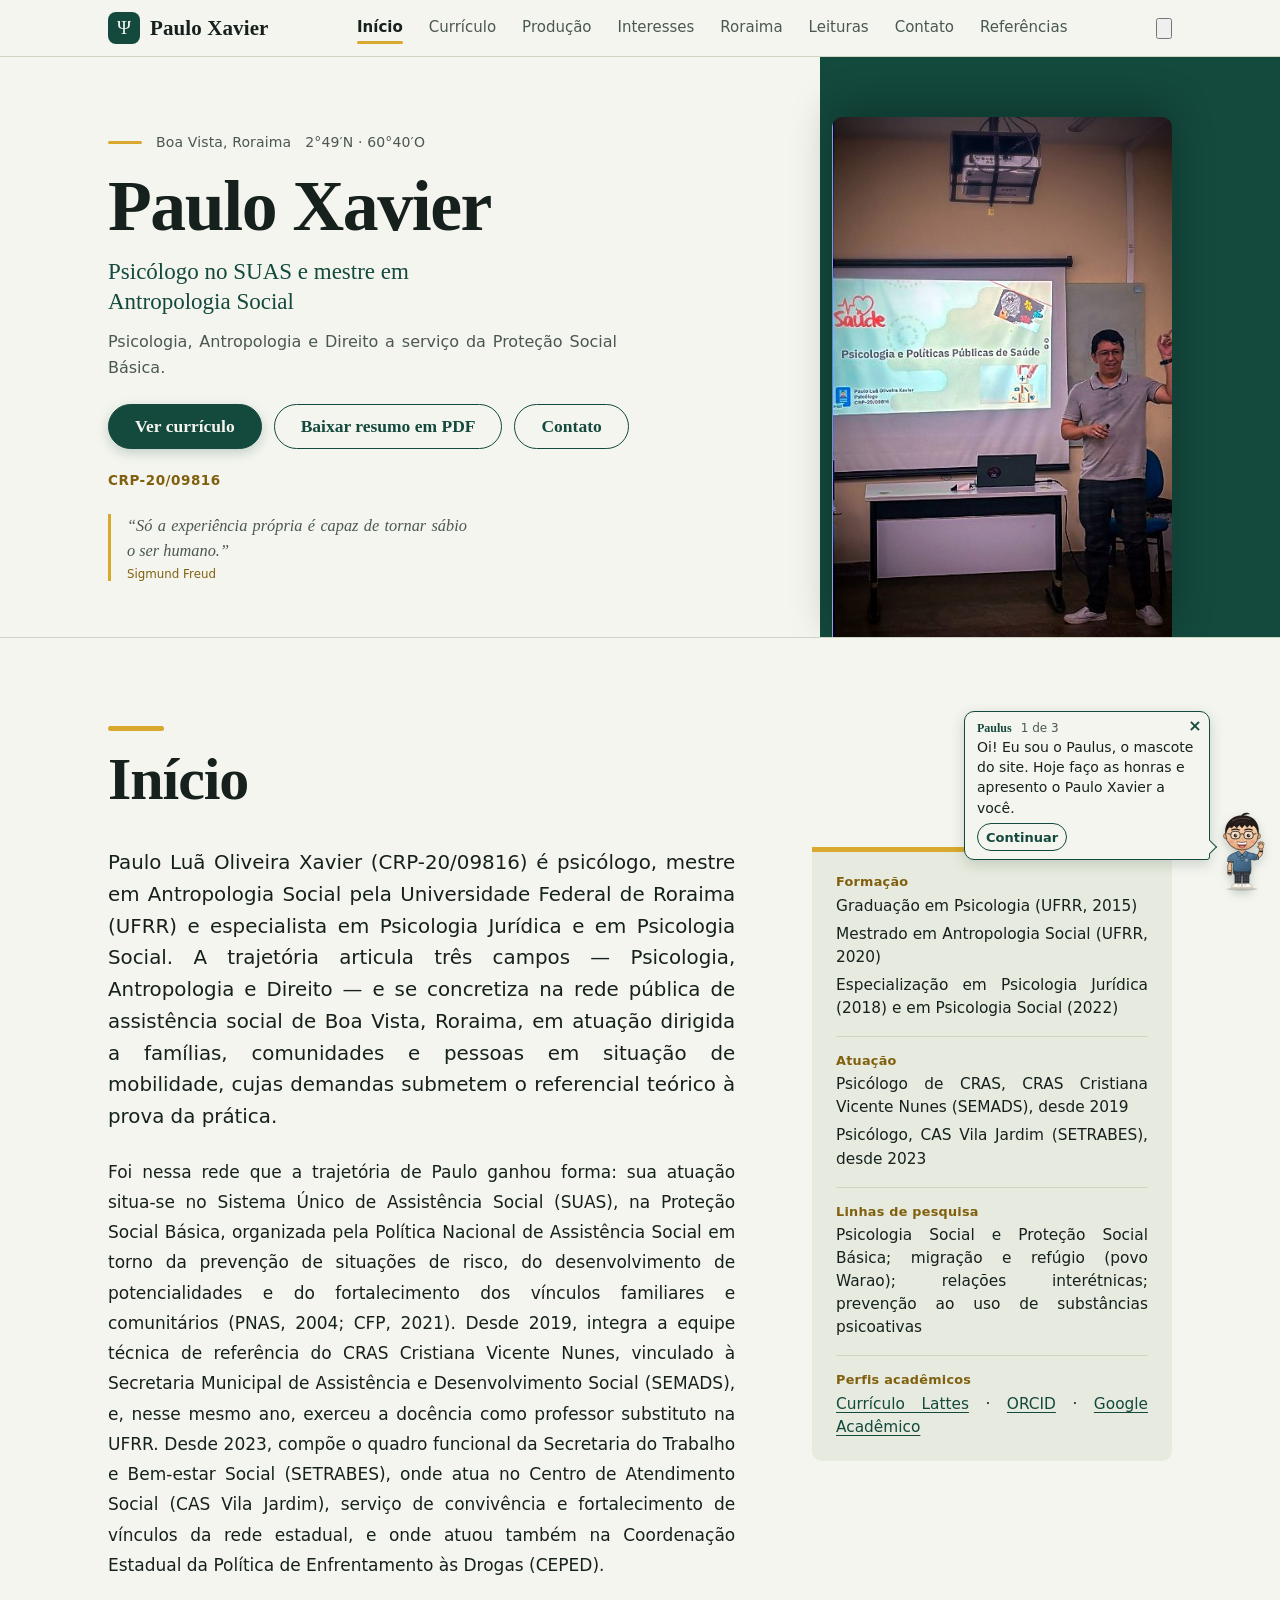
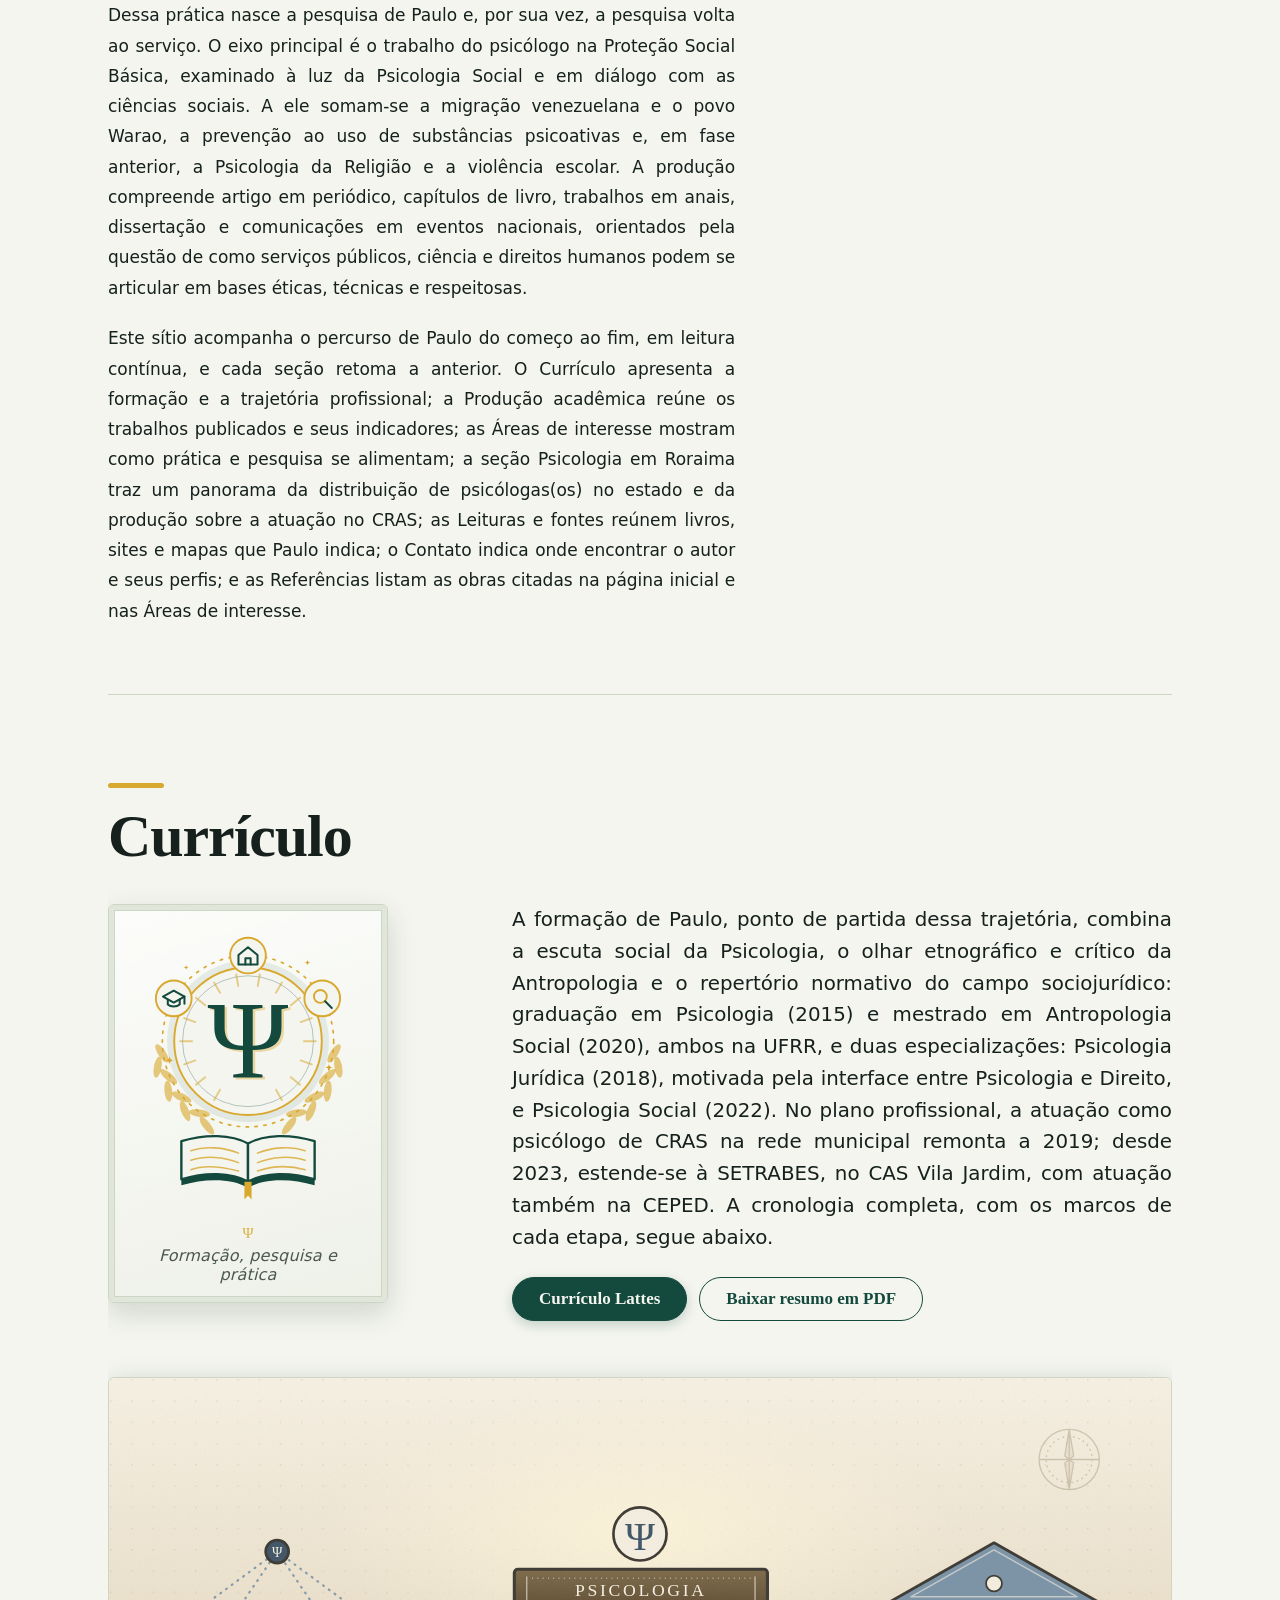
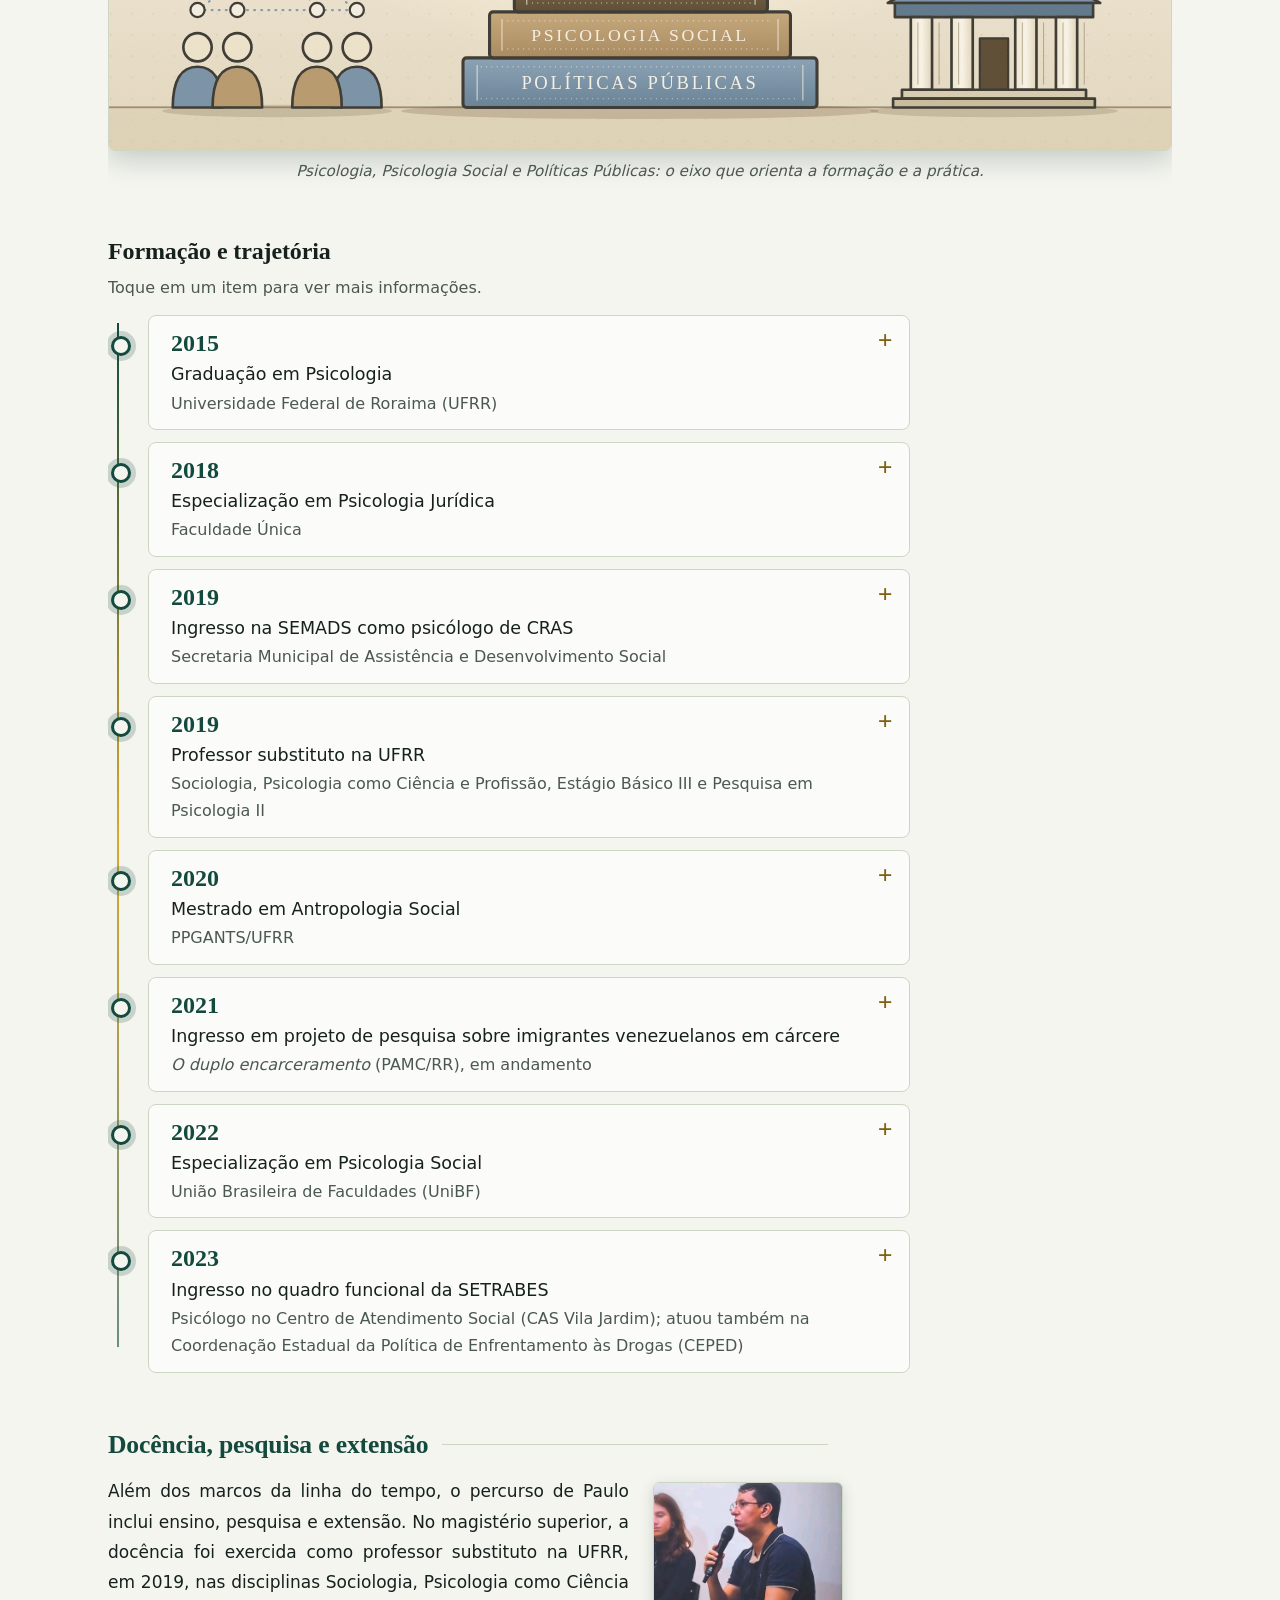
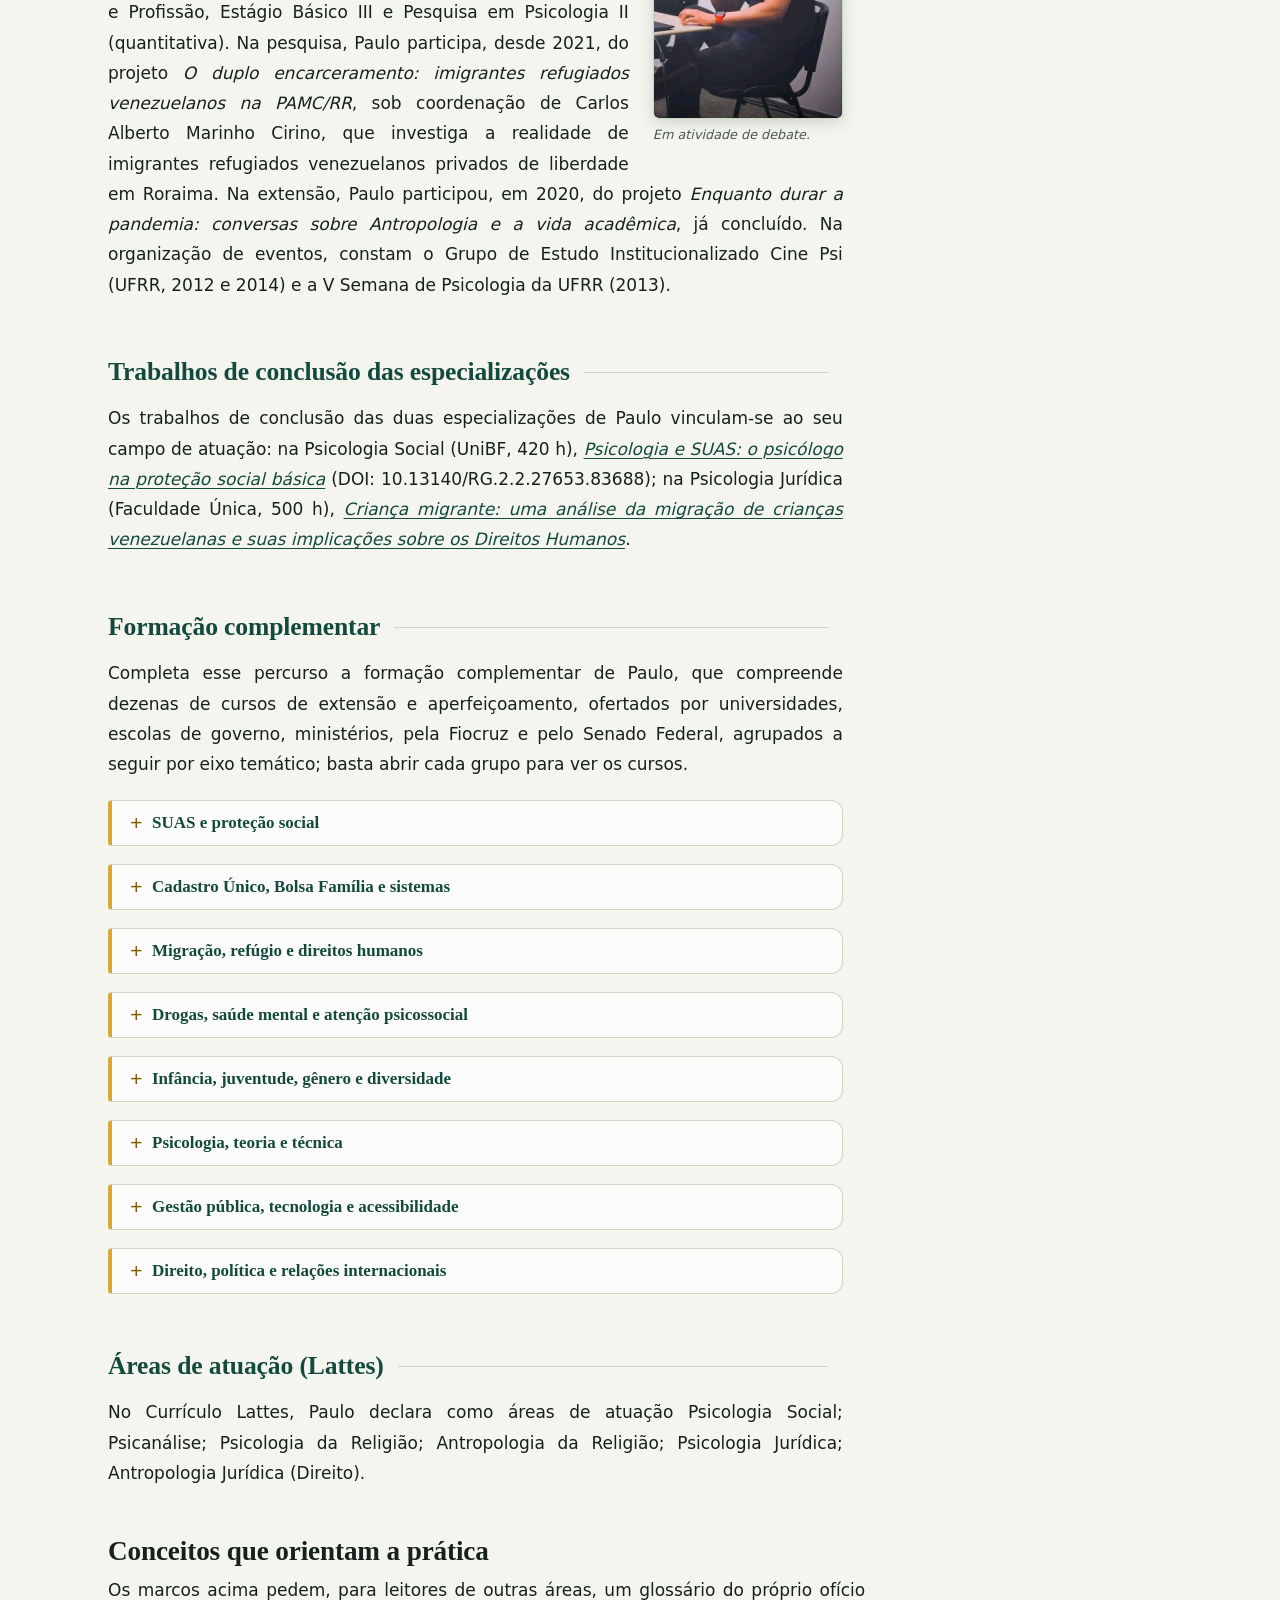
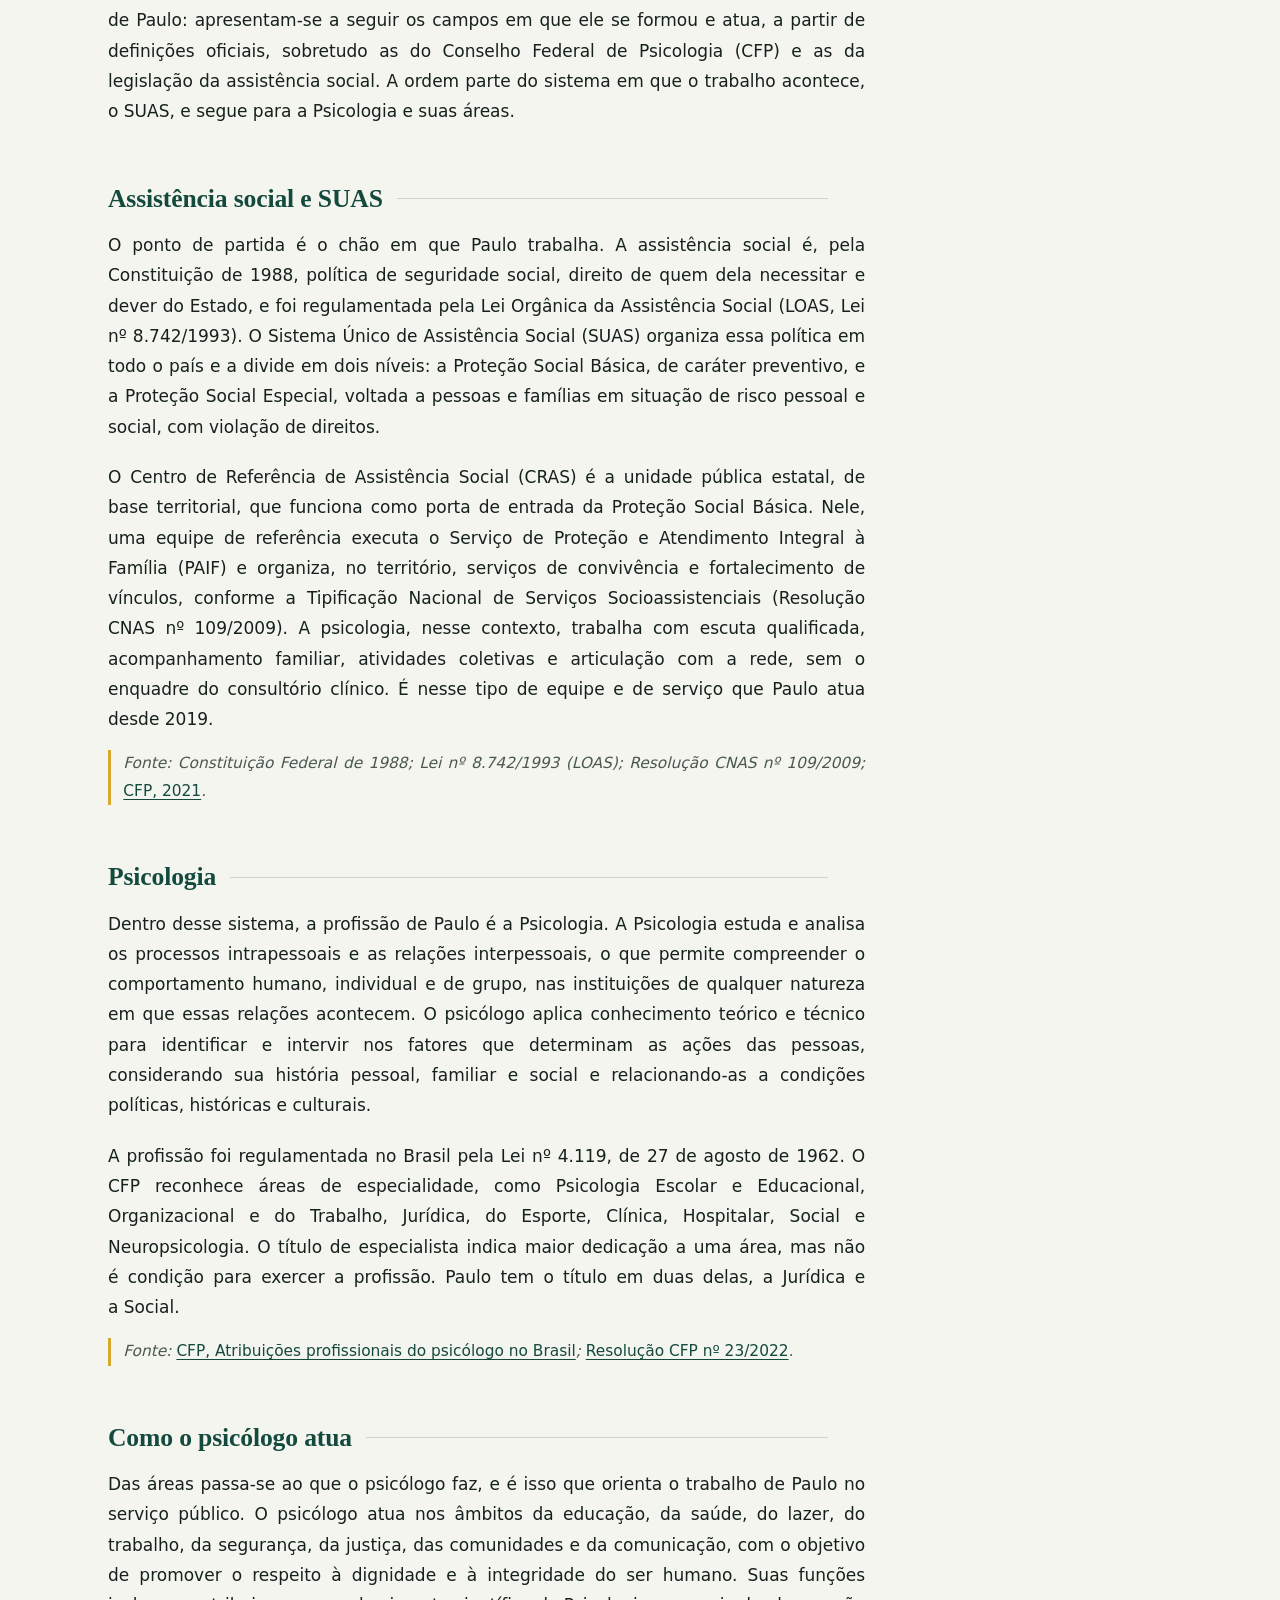
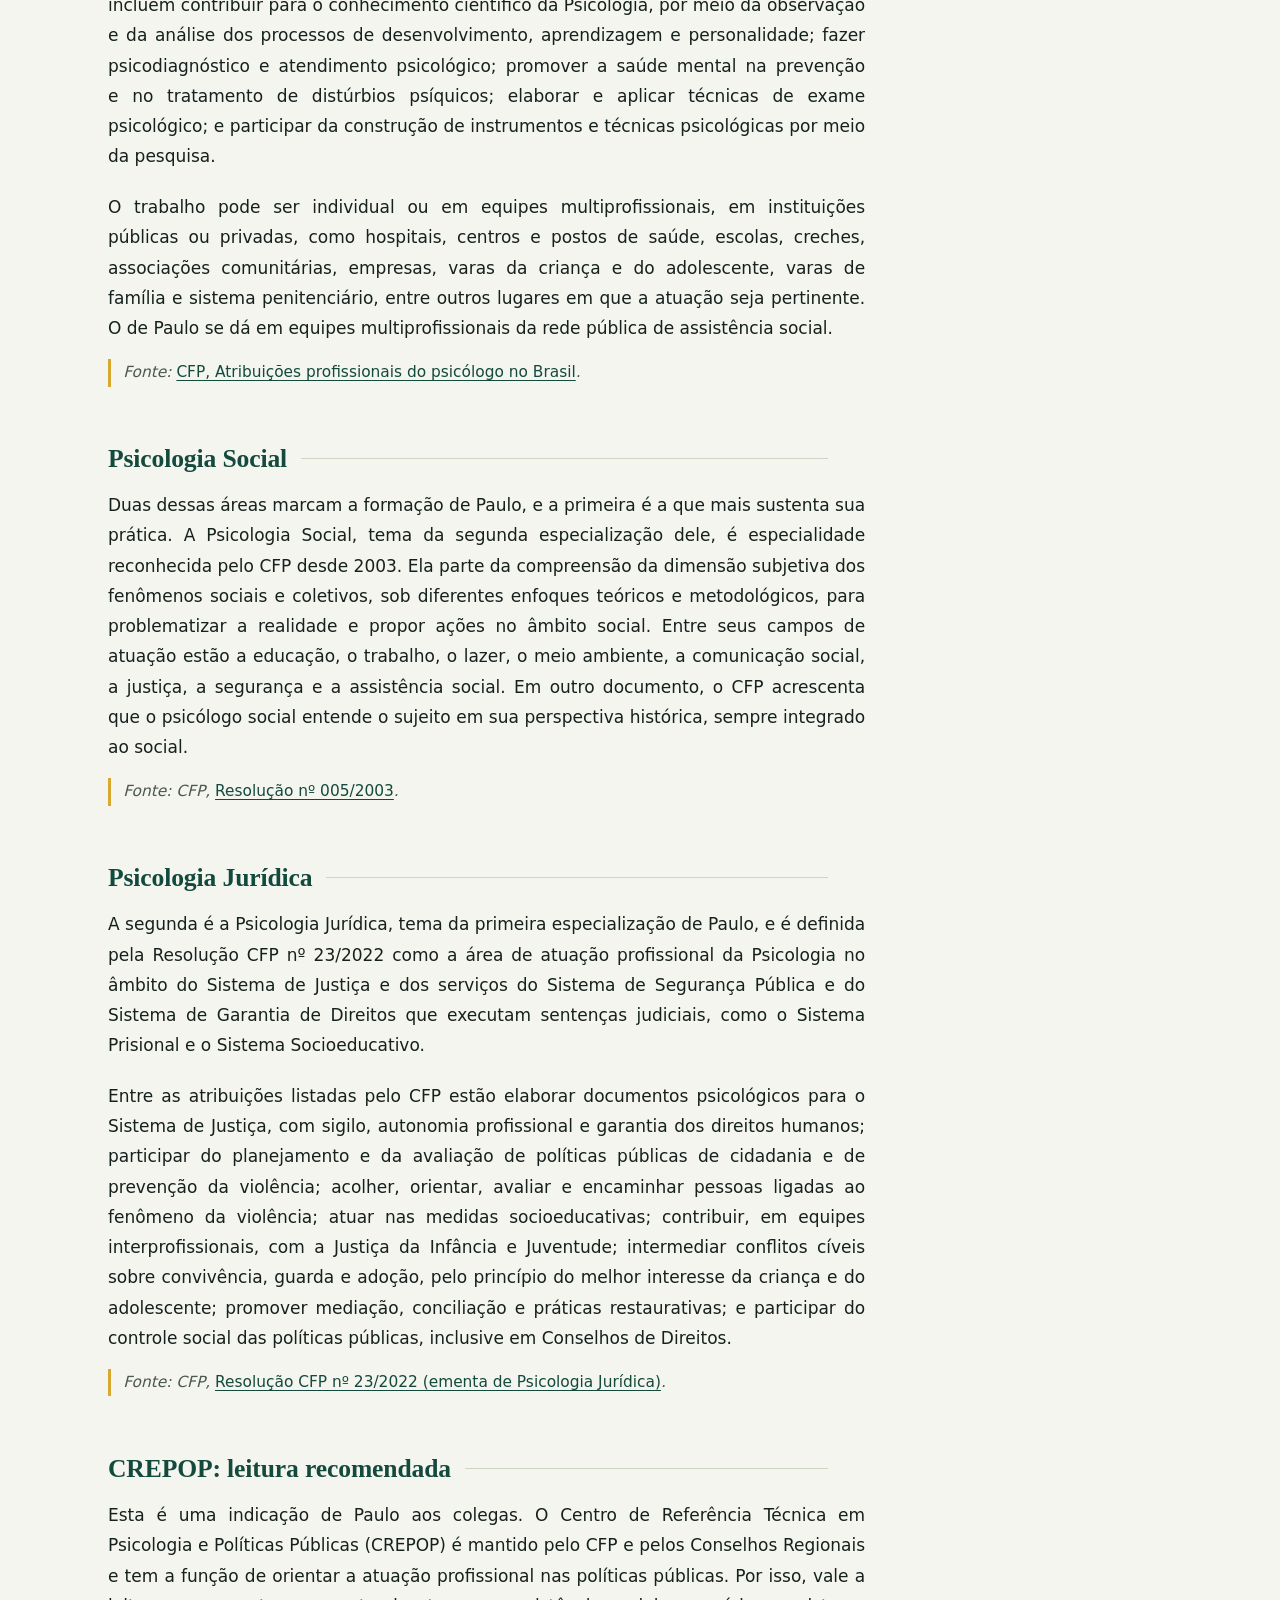
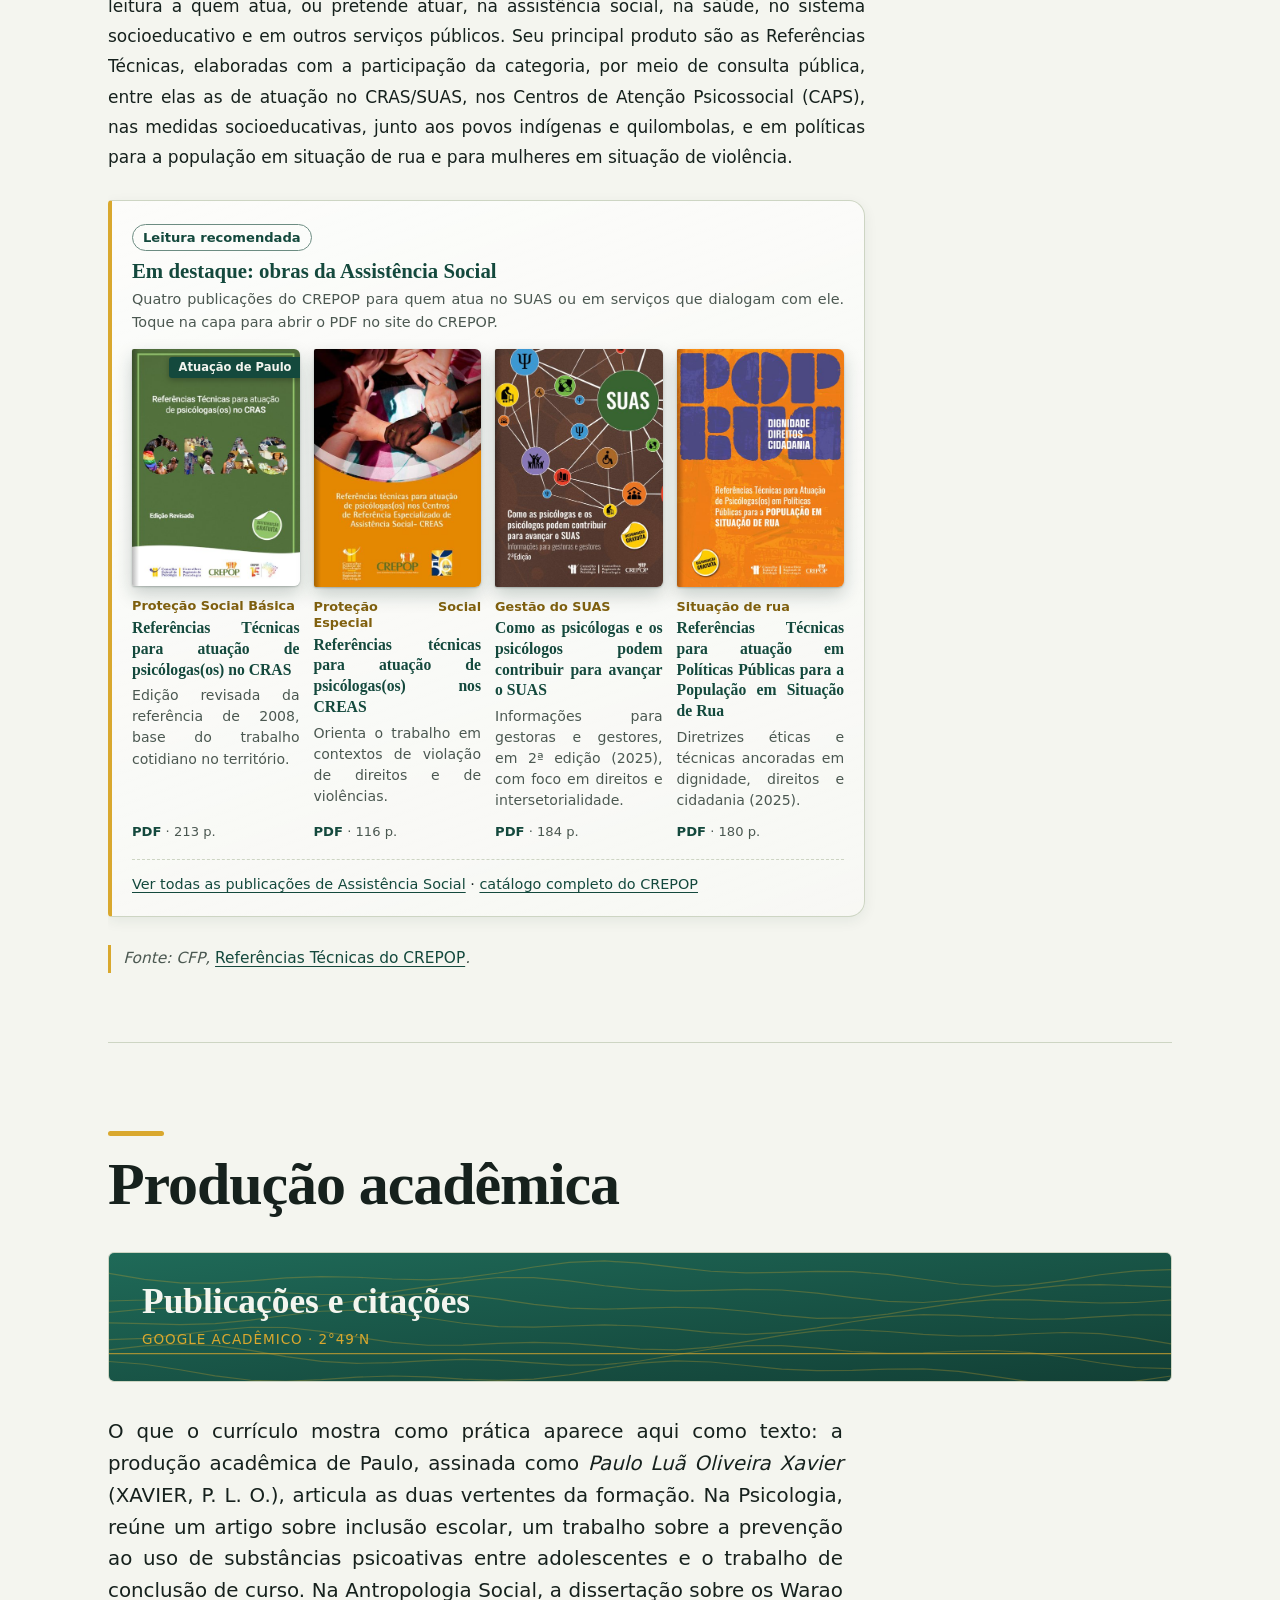
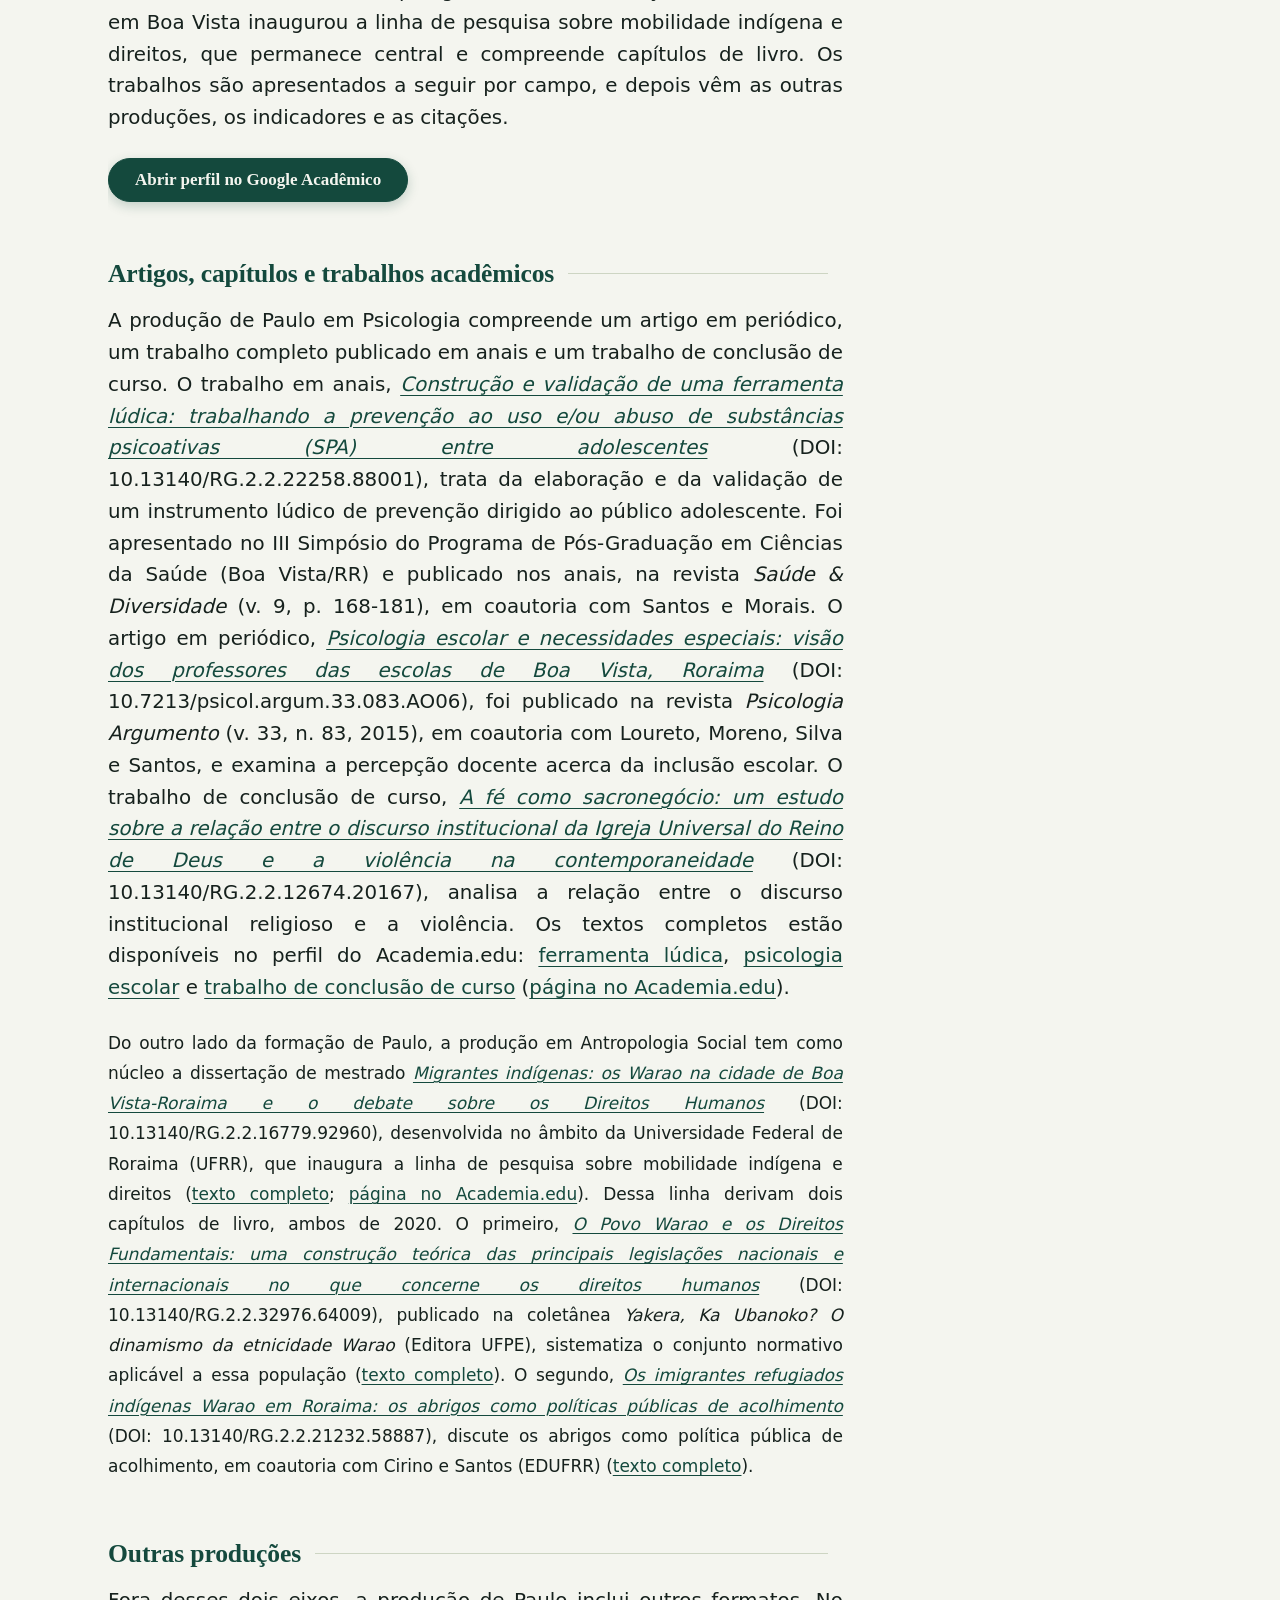
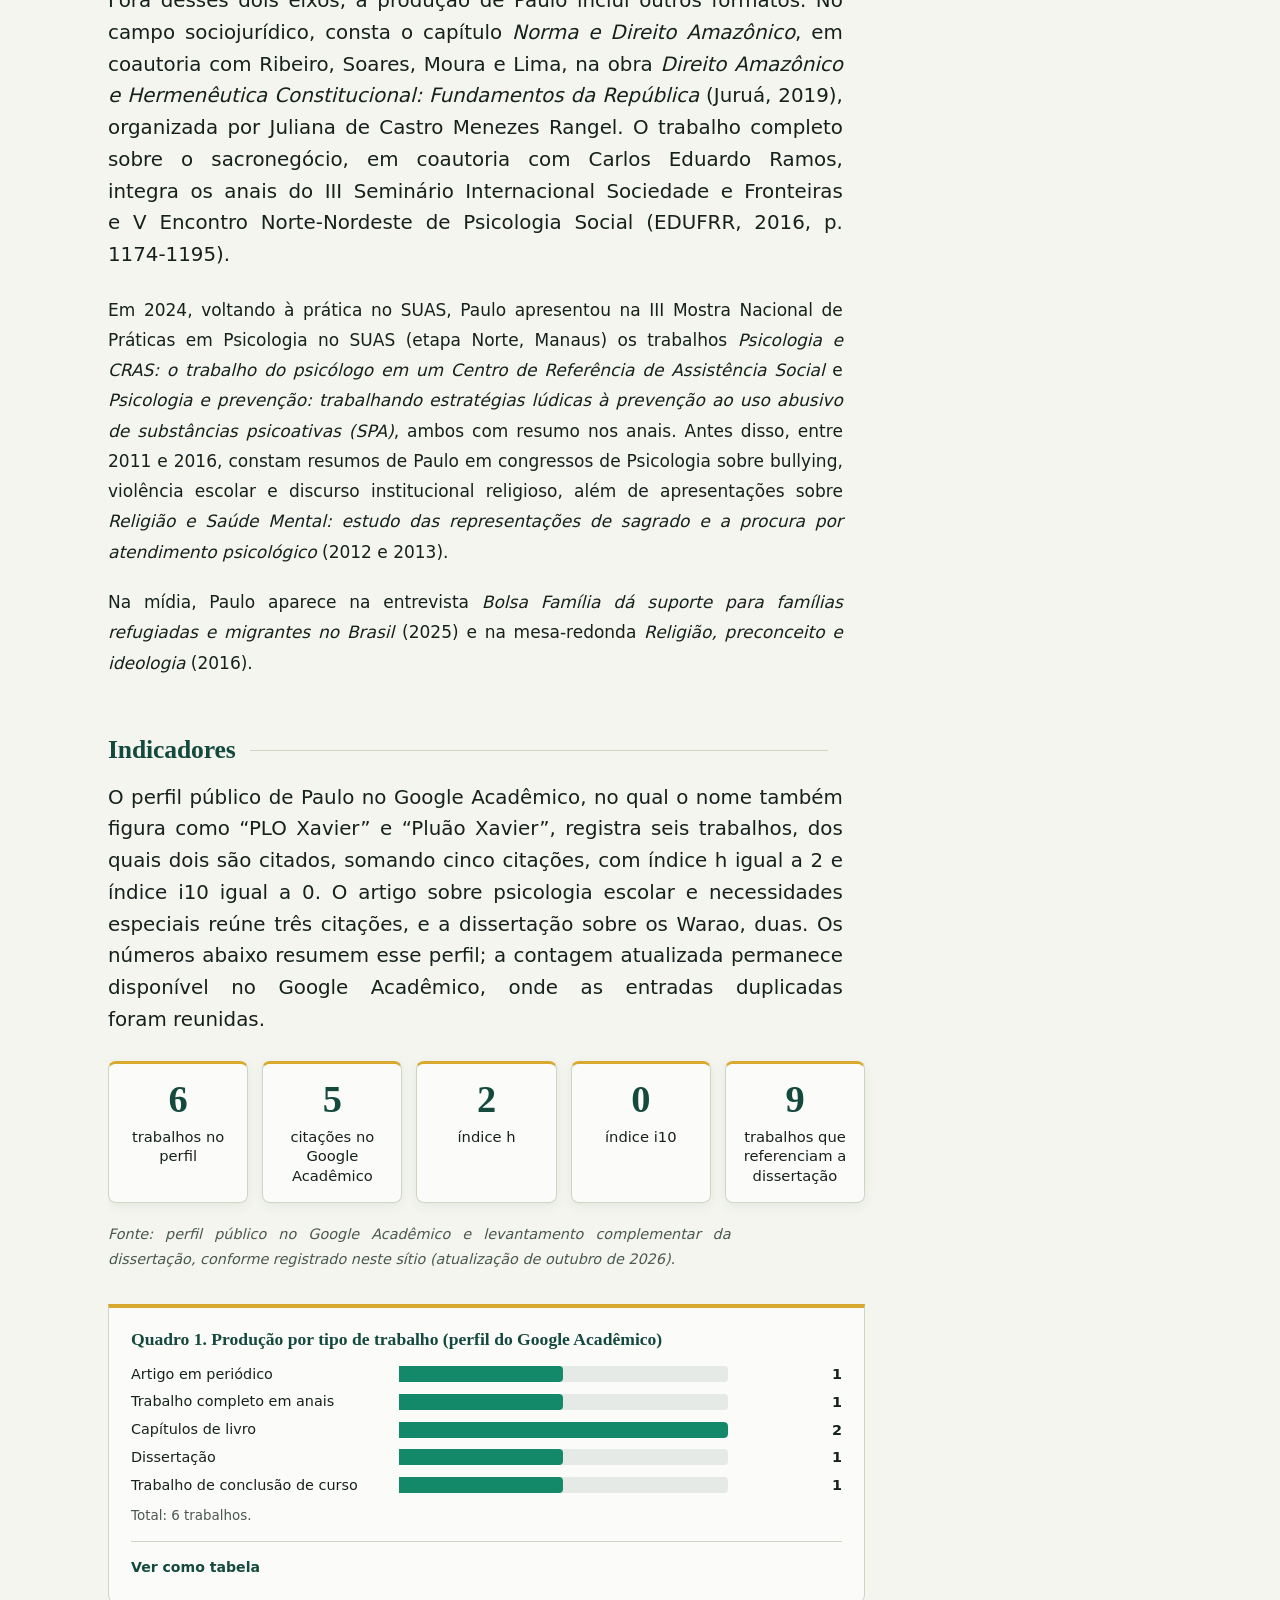
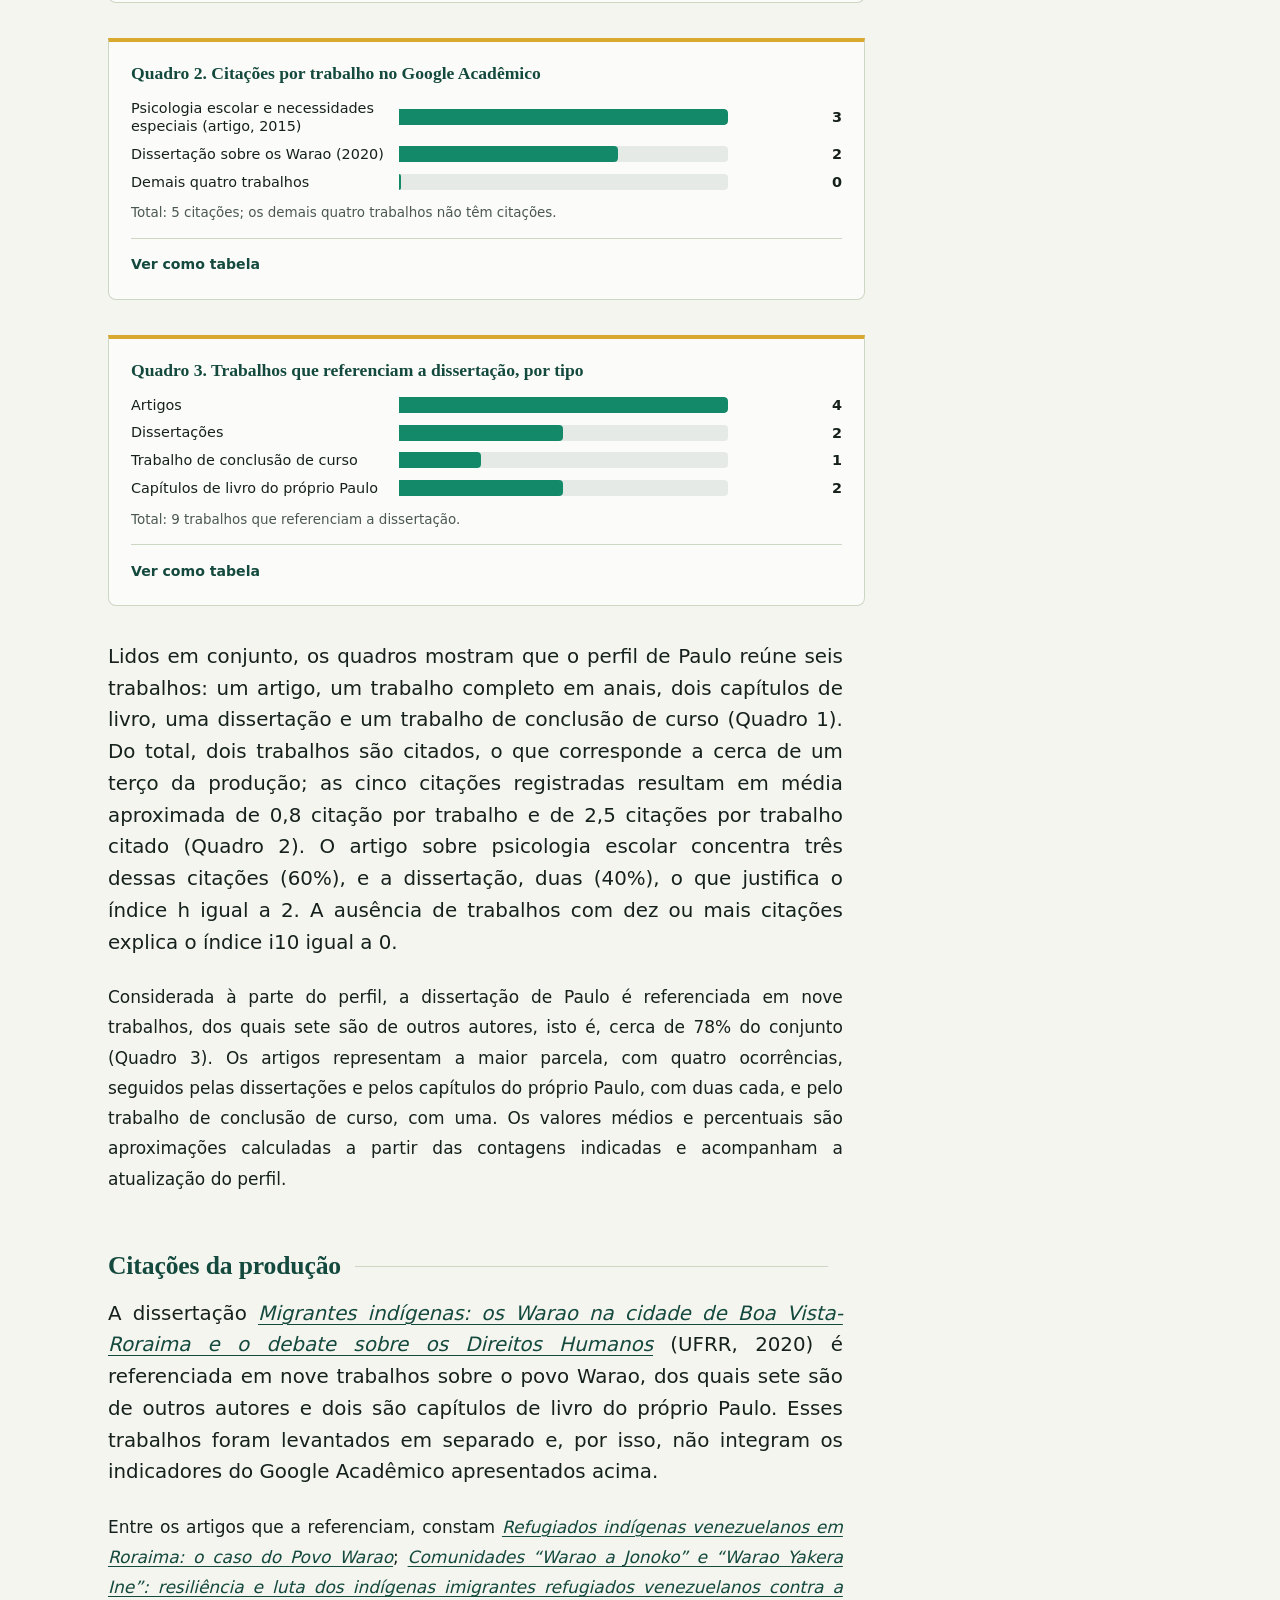
==== commit 5603ee91: "Update index.html" ====
--- a/index.html
+++ b/index.html
@@ -8,11 +8,11 @@
 <meta property="og:title" content="Paulo Xavier · Psicólogo · CRP-20/09816">
 <meta property="og:description" content="Paulo Luã Oliveira Xavier, psicólogo (CRP-20/09816) no SUAS e mestre em Antropologia Social. Currículo, produção acadêmica, áreas de interesse, leituras e contatos. Boa Vista/RR.">
 <meta property="og:type" content="website">
-<meta property="og:image" content="https://paulusxavier.github.io/vita/imagens/og.png?v=4">
+<meta property="og:image" content="https://paulusxavier.github.io/vita/imagens/og.png?v=5">
 <meta property="og:image:width" content="1200">
 <meta property="og:image:height" content="630">
 <meta property="og:image:alt" content="Site de Paulo Xavier, psicólogo — CRP-20/09816, aberto em uma janela de navegador">
-<meta name="theme-color" content="#f4f5ef">
+<meta name="theme-color" content="#f4f5ef" media="(prefers-color-scheme: light)">
 <link rel="manifest" href="manifest.json">
 <link rel="icon" type="image/png" sizes="192x192" href="imagens/icon-192.png">
 <link rel="apple-touch-icon" href="imagens/apple-touch-icon.png">
@@ -29,7 +29,7 @@
 <meta name="theme-color" content="#0f1a17" media="(prefers-color-scheme: dark)">
 <meta http-equiv="Content-Security-Policy" content="default-src 'self'; img-src 'self' data:; style-src 'self' 'unsafe-inline' https://fonts.googleapis.com; font-src https://fonts.gstatic.com; script-src 'self' 'unsafe-inline'; base-uri 'none'; form-action 'none'; object-src 'none'">
 <meta name="twitter:card" content="summary_large_image">
-<meta name="twitter:image" content="https://paulusxavier.github.io/vita/imagens/og.png?v=4">
+<meta name="twitter:image" content="https://paulusxavier.github.io/vita/imagens/og.png?v=5">
 <meta name="twitter:image:alt" content="Site de Paulo Xavier, psicólogo — CRP-20/09816, aberto em uma janela de navegador">
 <meta name="twitter:title" content="Paulo Xavier · Psicólogo · CRP-20/09816">
 <meta name="twitter:description" content="Paulo Luã Oliveira Xavier, psicólogo (CRP-20/09816) no SUAS e mestre em Antropologia Social. Currículo, produção acadêmica, áreas de interesse, leituras e contatos. Boa Vista/RR.">
@@ -42,6 +42,7 @@
 <link rel="preconnect" href="https://fonts.gstatic.com" crossorigin>
 <link rel="preload" as="style" href="https://fonts.googleapis.com/css2?family=Newsreader:ital,opsz,wght@0,6..72,400..700;1,6..72,400..700&amp;family=Public+Sans:wght@400;500;600;700&amp;display=swap" onload="this.onload=null;this.rel='stylesheet'">
 <noscript><link rel="stylesheet" href="https://fonts.googleapis.com/css2?family=Newsreader:ital,opsz,wght@0,6..72,400..700;1,6..72,400..700&amp;family=Public+Sans:wght@400;500;600;700&amp;display=swap"></noscript>
+<script>try{var t=localStorage.getItem("tema");if(t==="light"||t==="dark")document.documentElement.setAttribute("data-tema",t)}catch(e){}</script>
 <link rel="stylesheet" href="estilo.css">
 </head>
 <body class="sem-js" data-pagina="inicio">
@@ -65,6 +66,7 @@
     <nav aria-label="Principal">
       <a href="#inicio">Início</a><a href="#curriculo">Currículo</a><a href="#producao">Produção</a><a href="#interesses">Interesses</a><a href="#roraima">Roraima</a><a href="#leituras">Leituras</a><a href="#contato">Contato</a><a href="#referencias">Referências</a>
     </nav>
+    <button type="button" class="tema-btn" id="tema" aria-label="Alternar entre tema claro e escuro"><svg class="i-sol" viewBox="0 0 24 24" aria-hidden="true"><circle cx="12" cy="12" r="4"/><path d="M12 2v2M12 20v2M4.9 4.9l1.4 1.4M17.7 17.7l1.4 1.4M2 12h2M20 12h2M4.9 19.1l1.4-1.4M17.7 6.3l1.4-1.4"/></svg><svg class="i-lua" viewBox="0 0 24 24" aria-hidden="true"><path d="M20 14.5A8.5 8.5 0 0 1 9.5 4a8.5 8.5 0 1 0 10.5 10.5z"/></svg></button>
   </div>
 </header>
 
@@ -526,7 +528,7 @@
       <li><a href="https://www.facebook.com/paulo.xavier.9849" rel="noopener noreferrer" target="_blank"><span class="gl" aria-hidden="true">f</span>Facebook</a></li>
       <li><a href="https://twitter.com/PauloXa04561389" rel="noopener noreferrer" target="_blank"><span class="gl" aria-hidden="true">X</span>X (Twitter)</a></li>
     </ul>
-    <p>Paulo Xavier · Psicólogo · CRP-20/09816 · Boa Vista, 2026 · Atualizado em outubro de 2026</p>
+    <p>Paulo Xavier · Psicólogo · CRP-20/09816 · Boa Vista, 2026 · Atualizado em novembro de 2026</p>
   </div>
 </footer>
 <section id="resumo-pdf" aria-hidden="true">
--- a/estilo.css
+++ b/estilo.css
@@ -436,3 +436,101 @@
 @media(max-width:480px){
   .prosa p,.texto p,.refs li,.linha-tempo .det p,details.saiba p{hyphenate-limit-chars:7 3 3}
 }
+
+/* =====================================================================
+   Gráficos e placas (nov. 2026)
+   Três matizes de dado, sempre na mesma ordem (verde, ouro, azul).
+   Todo valor aparece como texto; a tabela original fica em "Ver como tabela".
+   ===================================================================== */
+:root{--c1:#14896a;--c2:#c4901a;--c3:#2b7fb0;--on1:#fff;--on2:#16211d;--on3:#fff;--trilho:rgba(20,73,61,.09)}
+@media(prefers-color-scheme:dark){:root{--c1:#2f9a79;--c2:#bd9020;--c3:#3f8fc4;--on1:#0f1a17;--on2:#0f1a17;--on3:#0f1a17;--trilho:rgba(255,255,255,.08)}}
+
+/* placas: faixa fina de curvas de nível, com a latitude de Boa Vista */
+svg.banner{display:block;width:100%;height:auto;aspect-ratio:900/110;margin:0 0 34px;border-radius:6px;box-shadow:none;border:1px solid var(--linha)}
+.bn-c path{fill:none;stroke:#d9a82e;stroke-width:1;opacity:.28}
+.bn-l{stroke:#d9a82e;stroke-width:1.2;opacity:.7}
+.bn-t{font:560 30px var(--display);fill:#f4f5ef}
+.bn-k{font:500 11.5px var(--serif);fill:#d9a82e;letter-spacing:.07em}
+@media(max-width:560px){svg.banner{aspect-ratio:900/150}.bn-t{font-size:36px}.bn-k{font-size:13px}}
+
+/* figura de gráfico */
+.graf{margin:2rem 0 2.2rem;max-width:68ch;padding:20px 22px 16px;background:var(--vidro);border:1px solid var(--linha);border-top:4px solid var(--sepia);border-radius:0 0 8px 8px}
+.graf .gt{margin:0 0 14px;font:600 1.1rem/1.3 var(--display);color:var(--azul);text-align:left;hyphens:manual}
+.graf h4{margin:14px 0 8px;font:600 .92rem/1.3 var(--serif);color:var(--tinta)}
+.graf-nota{margin:12px 0 0;font-size:.84rem;line-height:1.5;color:var(--suave);text-align:left;hyphens:manual}
+.graf-nota.leg{display:flex;flex-wrap:wrap;gap:4px 18px;color:var(--tinta)}
+.k{display:inline-block;width:10px;height:10px;margin-right:7px;border-radius:2px;background:var(--c1)}
+.k1{background:var(--c1)}.k2{background:var(--c2)}.k3{background:var(--c3)}
+.tabela-dados{margin-top:14px;border-top:1px solid var(--linha);padding-top:8px}
+.tabela-dados summary{display:inline-flex;align-items:center;min-height:36px;cursor:pointer;font-size:.88rem;font-weight:600;color:var(--azul)}
+.tabela-dados .tab-est{margin:.6rem 0 .2rem;font-size:.9rem}
+.tabela-dados .g{display:none}
+.tabela-dados .tab-est caption{font-size:.95rem}
+
+/* barras horizontais */
+.hb{list-style:none;margin:0;padding:0;display:flex;flex-direction:column;gap:9px}
+.hb li{display:grid;grid-template-columns:minmax(7rem,38%) 1fr auto;align-items:center;gap:12px}
+.hb .r{font-size:.9rem;line-height:1.3;text-align:left;hyphens:manual}
+.hb .t{display:block;height:16px;background:var(--trilho);border-radius:0 4px 4px 0;overflow:hidden}
+.hb .b{display:block;height:100%;width:calc(var(--v)/var(--max)*100%);min-width:2px;border-radius:0 4px 4px 0;background:var(--c1);transform-origin:left}
+.hb .b.c2{background:var(--c2)}.hb .b.c3{background:var(--c3)}
+.hb .v{font:600 .9rem var(--serif);font-variant-numeric:tabular-nums;white-space:nowrap;text-align:right;min-width:3.2rem}
+.hb.duo li{align-items:center}
+.hb .pp{display:flex;flex-direction:column;gap:3px}
+.hb .pp .t{height:11px}
+.hb .vv{display:flex;flex-direction:column;gap:3px}
+.hb .vv .v{font-size:.78rem;line-height:11px;font-weight:500;min-width:4.6rem}
+.hb.duo{--max:19}
+@media(max-width:560px){
+  .hb li{grid-template-columns:1fr auto;gap:2px 10px}
+  .hb .r{grid-column:1 / -1}
+  .hb.duo li{grid-template-columns:1fr auto}
+  .graf{padding:16px 14px 12px}
+}
+
+/* colunas verticais */
+.cl{list-style:none;margin:0;padding:0;display:flex;align-items:flex-end;justify-content:space-around;gap:16px;max-width:360px}
+.cl li{flex:1;display:flex;flex-direction:column;align-items:center;gap:6px}
+.cl .cb{display:flex;align-items:flex-end;width:100%;height:150px;border-bottom:2px solid var(--linha)}
+.cl .b{display:block;width:100%;height:calc(var(--v)/var(--max)*100%);background:var(--c1);border-radius:4px 4px 0 0;transform-origin:bottom}
+.cl .v{font:600 1rem var(--serif);font-variant-numeric:tabular-nums}
+.cl .r{font-size:.88rem;color:var(--suave)}
+
+/* barras empilhadas 100% */
+.stks{display:flex;flex-direction:column;gap:16px}
+.stk-t{margin:0 0 5px;font:600 .9rem var(--serif);color:var(--tinta);text-align:left}
+.stk{display:flex;gap:2px;height:30px;border-radius:5px;overflow:hidden}
+.stk .s{flex:0 0 calc(var(--p)*1% - 2px);display:grid;place-items:center;font:700 .8rem var(--serif);font-variant-numeric:tabular-nums;min-width:3px}
+.stk .s1{background:var(--c1);color:var(--on1)}.stk .s2{background:var(--c2);color:var(--on2)}.stk .s3{background:var(--c3);color:var(--on3)}
+.stk-l{display:flex;flex-wrap:wrap;gap:2px 16px;margin:6px 0 0;font-size:.82rem;line-height:1.4;color:var(--suave);text-align:left;hyphens:manual}
+
+/* animação de entrada (só com JS e sem preferência por menos movimento) */
+.anim .hb .b,.anim .cl .b{transition:transform .8s cubic-bezier(.2,.7,.2,1)}
+.anim:not(.in) .hb .b{transform:scaleX(0)}
+.anim:not(.in) .cl .b{transform:scaleY(0)}
+.anim .stk{transition:clip-path .9s cubic-bezier(.2,.7,.2,1)}
+.anim:not(.in) .stk{clip-path:inset(0 100% 0 0)}
+
+/* indicadores em cartões e funil como trilha */
+.est div{border-top:3px solid var(--sepia);box-shadow:0 3px 12px rgba(20,50,40,.07)}
+.est b{font-variant-numeric:tabular-nums}
+.funil{align-items:stretch;gap:0;padding:0 0 0 22px;border-left:2px solid var(--linha);margin-left:6px}
+.funil li{position:relative;width:100%;max-width:none;margin:0 0 10px;text-align:left;hyphens:manual;border-left:0;border:1px solid var(--linha);border-left:4px solid var(--sepia)}
+.funil li::before{content:"";position:absolute;left:-31px;top:18px;width:12px;height:12px;border-radius:50%;background:var(--papel);border:3px solid var(--sepia)}
+.funil li:last-child{margin-bottom:0}
+.funil li:last-child::before{border-color:var(--azul)}
+.tab-est .bar{background:var(--c1)}
+.tab-est tbody tr:hover{background:var(--trilho)}
+@media(prefers-reduced-motion:reduce){.anim .hb .b,.anim .cl .b,.anim .stk{transition:none}}
+@media print{.anim:not(.in) .b{transform:none!important}.anim:not(.in) .stk{clip-path:none!important}.tabela-dados{display:none}.graf{break-inside:avoid}}
+
+/* ajustes: largura fixa da coluna de valores e notas dentro da prosa */
+.hb li{grid-template-columns:minmax(7rem,36%) 1fr 6.4rem}
+.hb.duo li{grid-template-columns:minmax(7rem,30%) 1fr 5rem}
+.hb.hb-n li:has(.v:only-child){grid-template-columns:minmax(7rem,36%) 1fr 6.4rem}
+.graf .graf-nota{margin:12px 0 0;font-size:.84rem;line-height:1.5;color:var(--suave);text-align:left;hyphens:manual;max-width:none}
+.graf .graf-nota.leg{color:var(--tinta)}
+.graf .gt,.graf h4,.graf .stk-t,.graf .stk-l{text-align:left;hyphens:manual}
+.graf .hb .v{min-width:0}
+@media(max-width:560px){.hb li,.hb.duo li{grid-template-columns:1fr auto}.hb.duo li{grid-template-columns:1fr 5rem}}
+@media(max-width:560px){.funil li,.funil span{text-align:left!important;hyphens:manual!important}}
